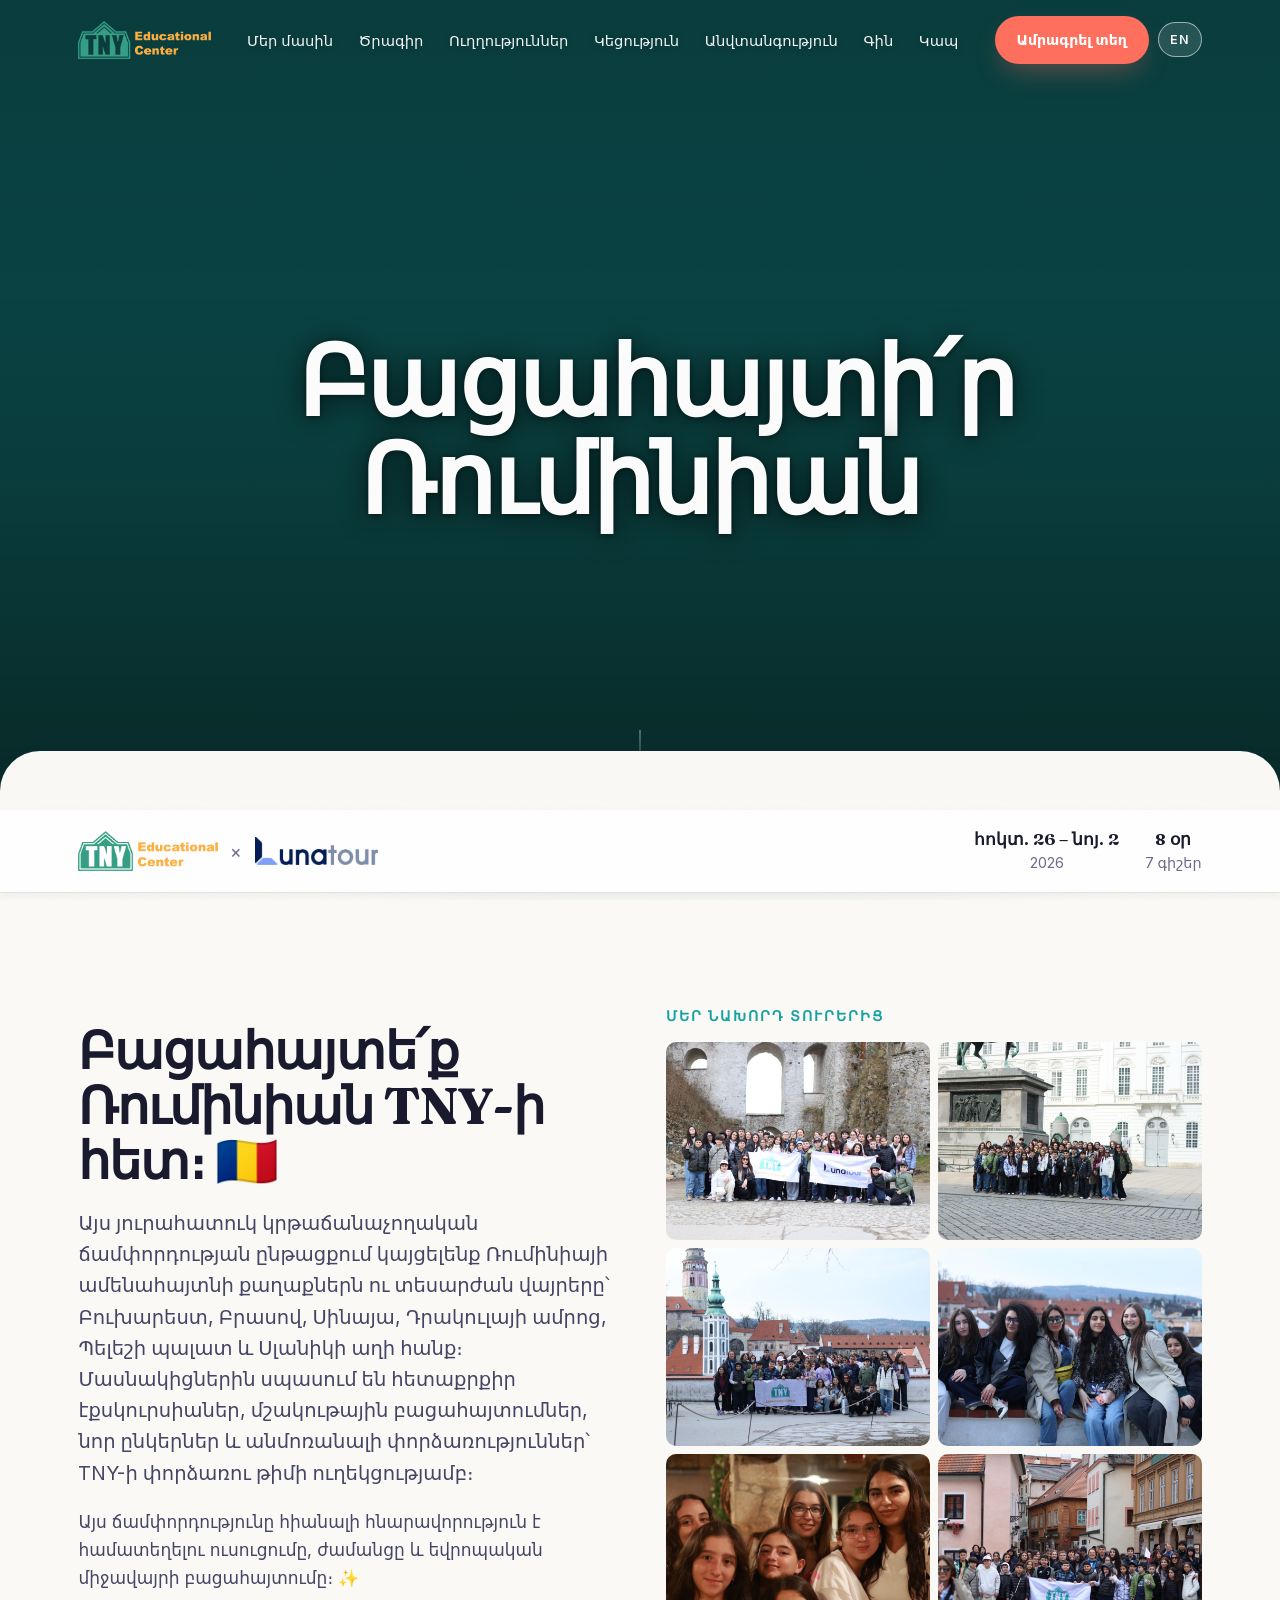
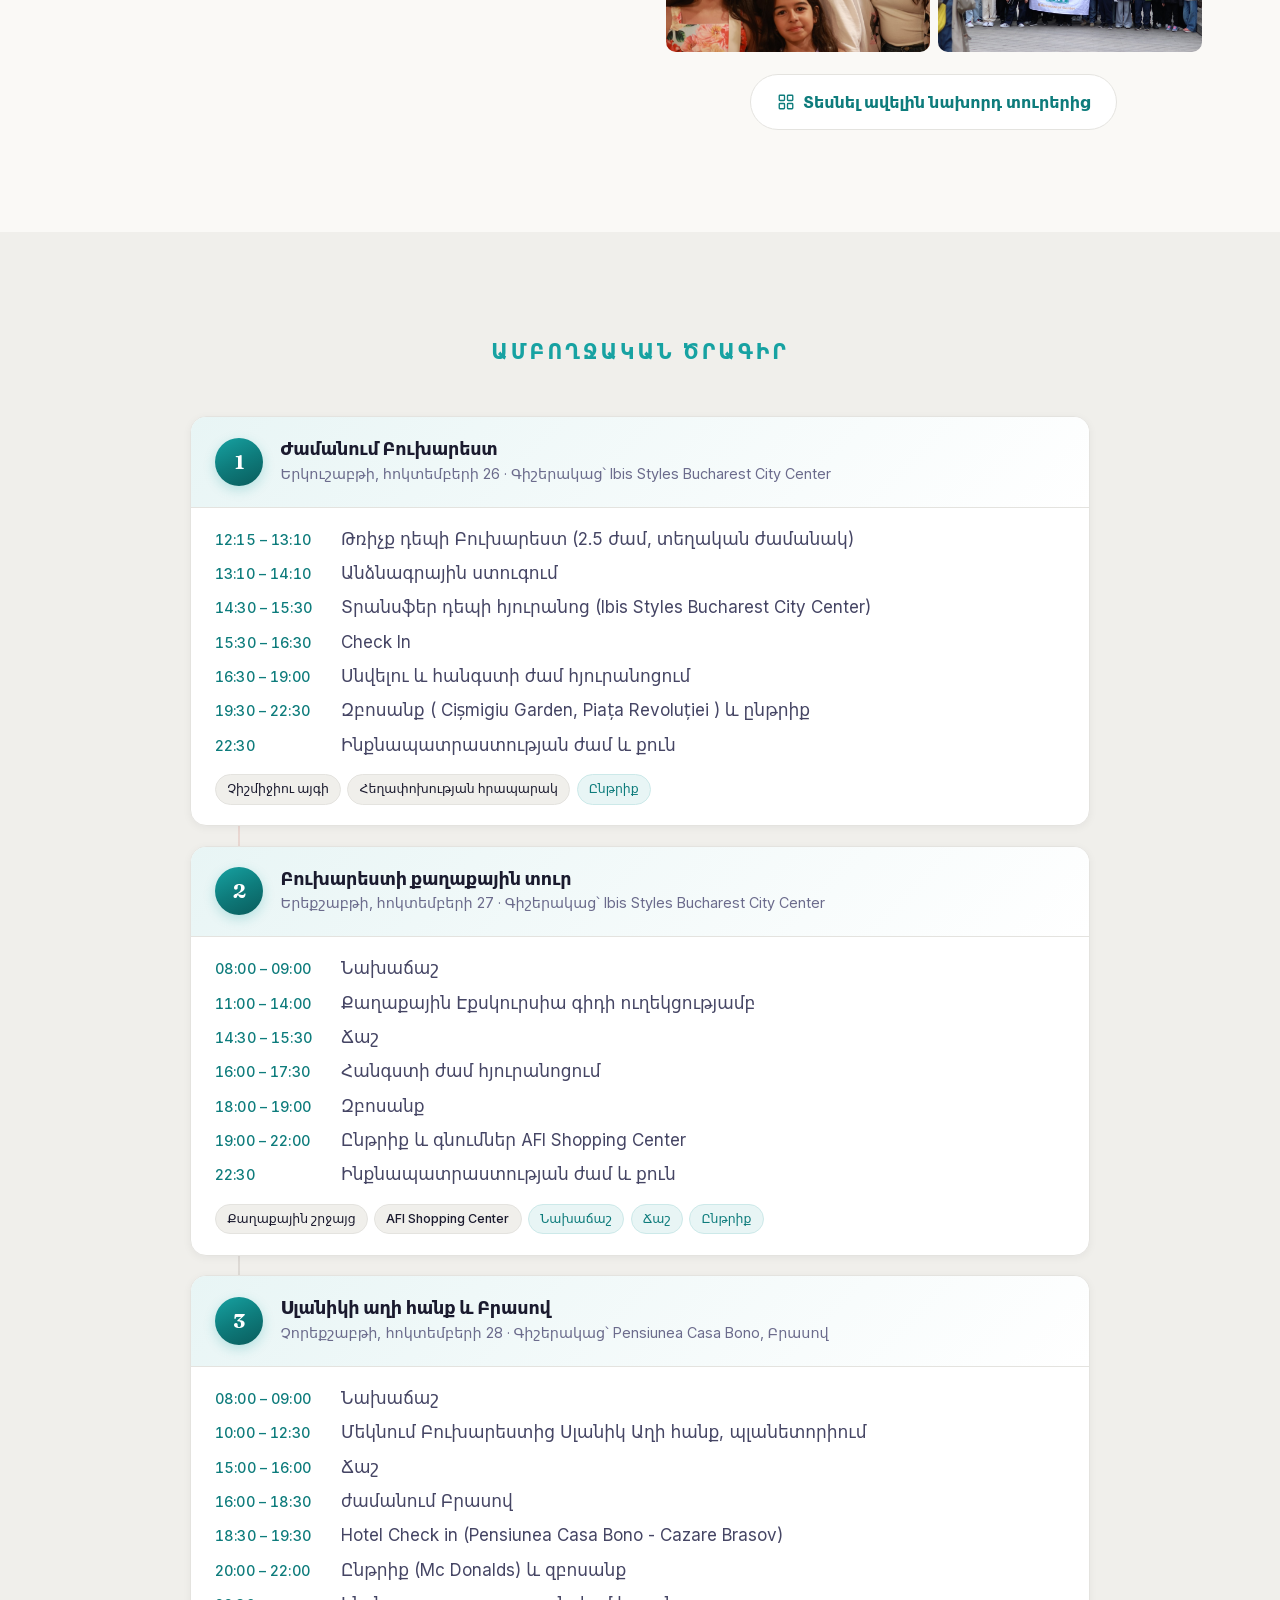
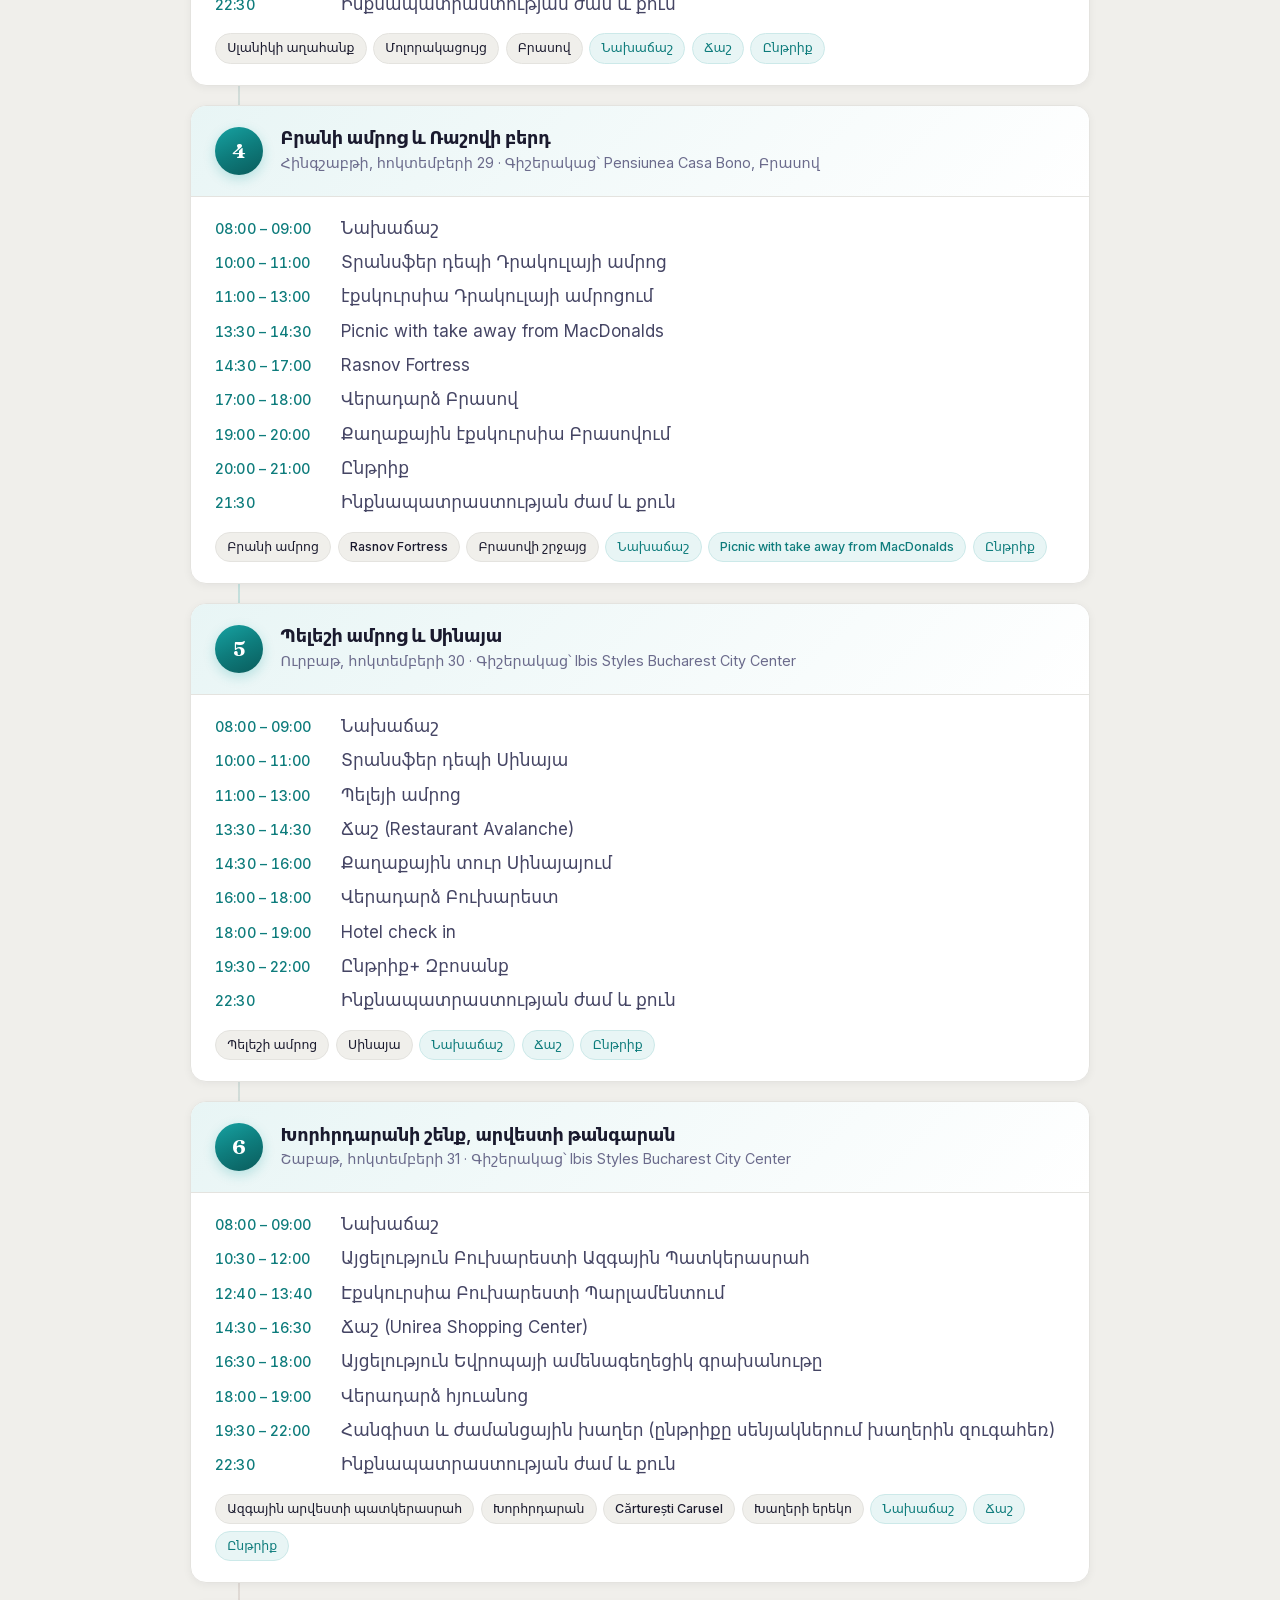
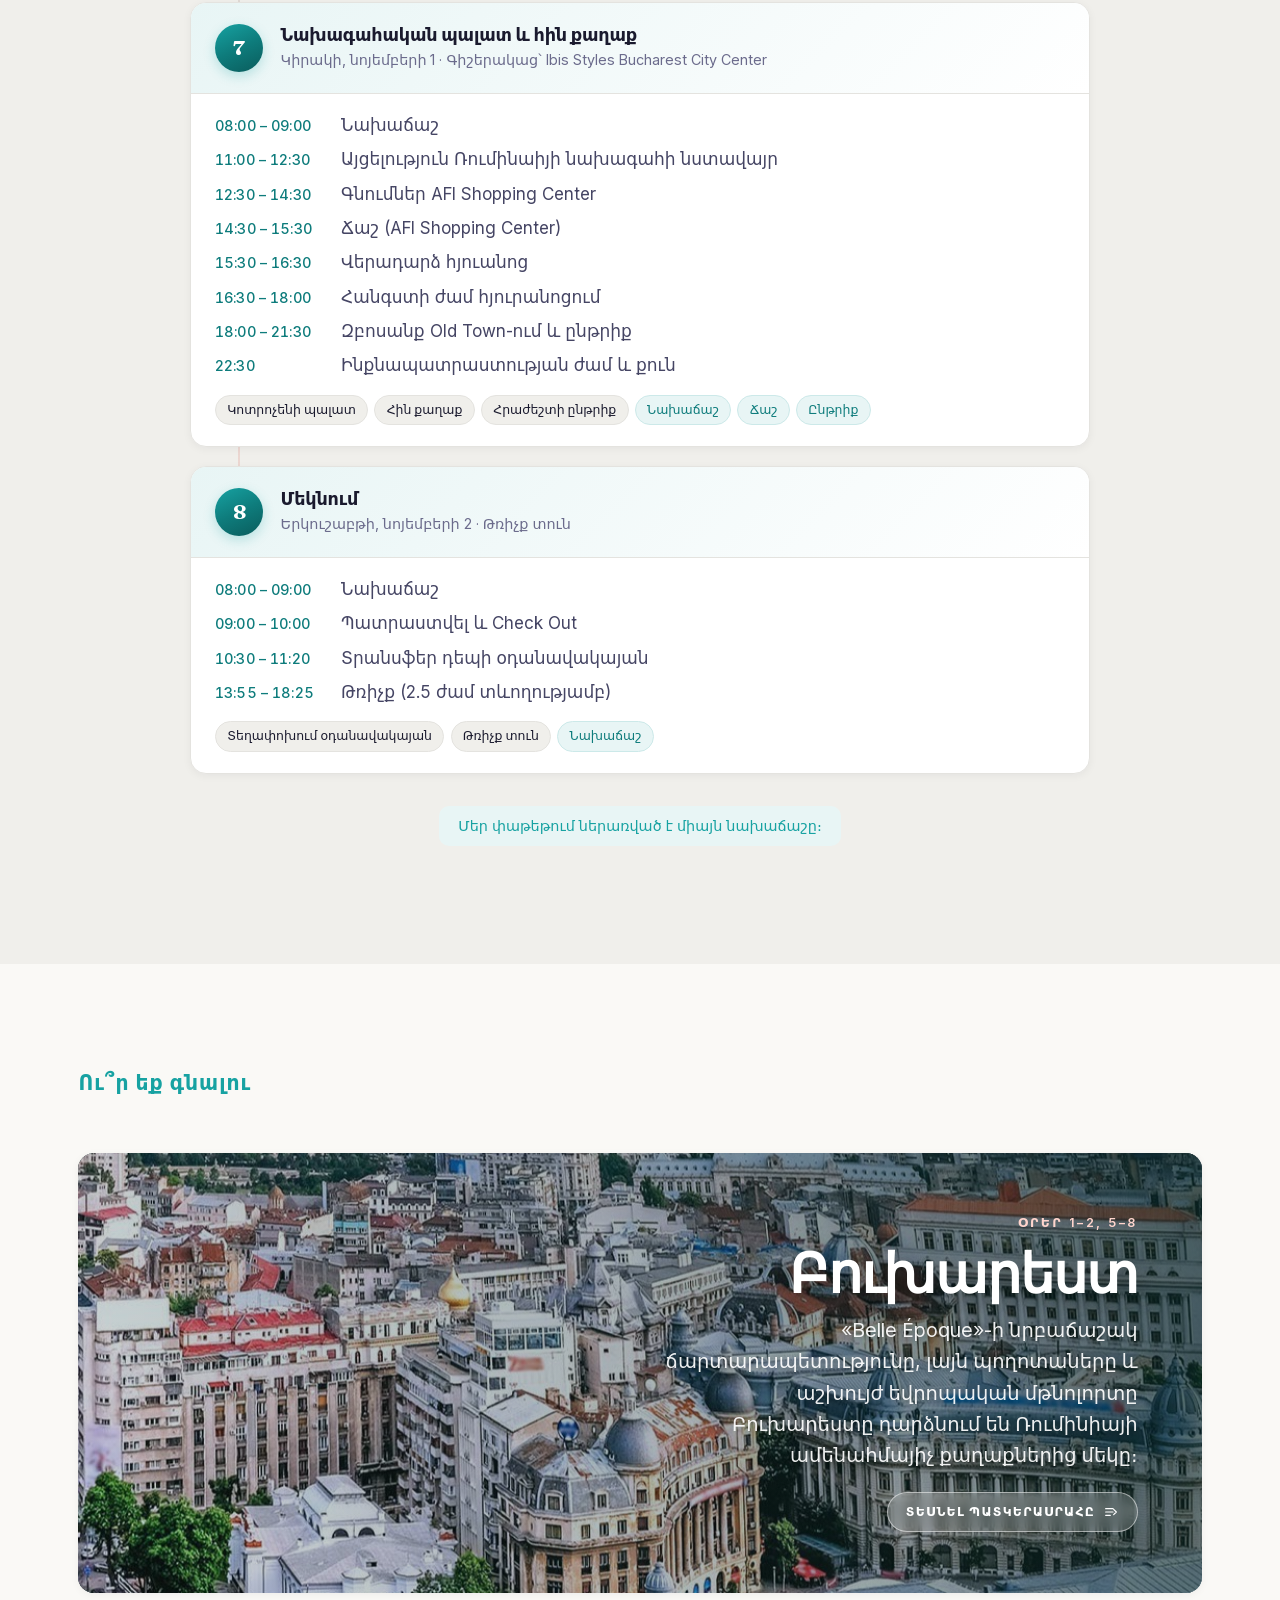
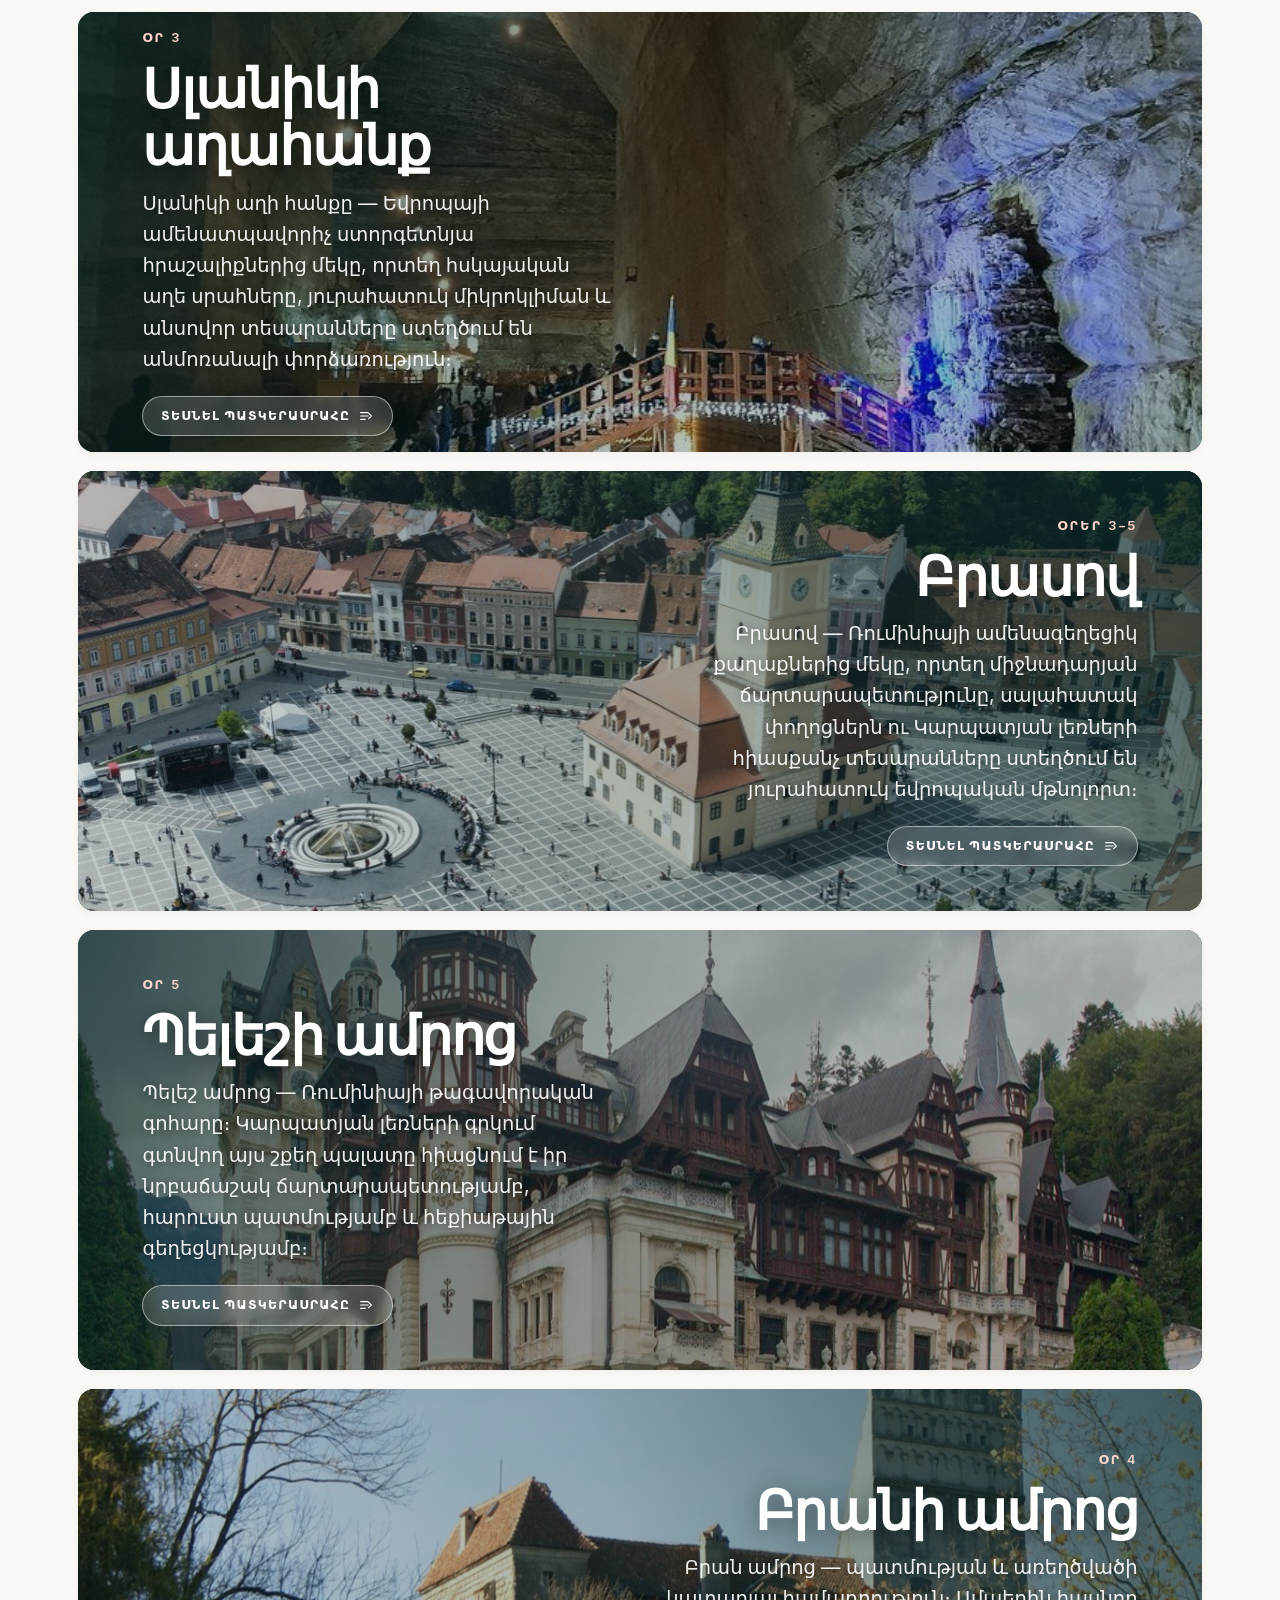
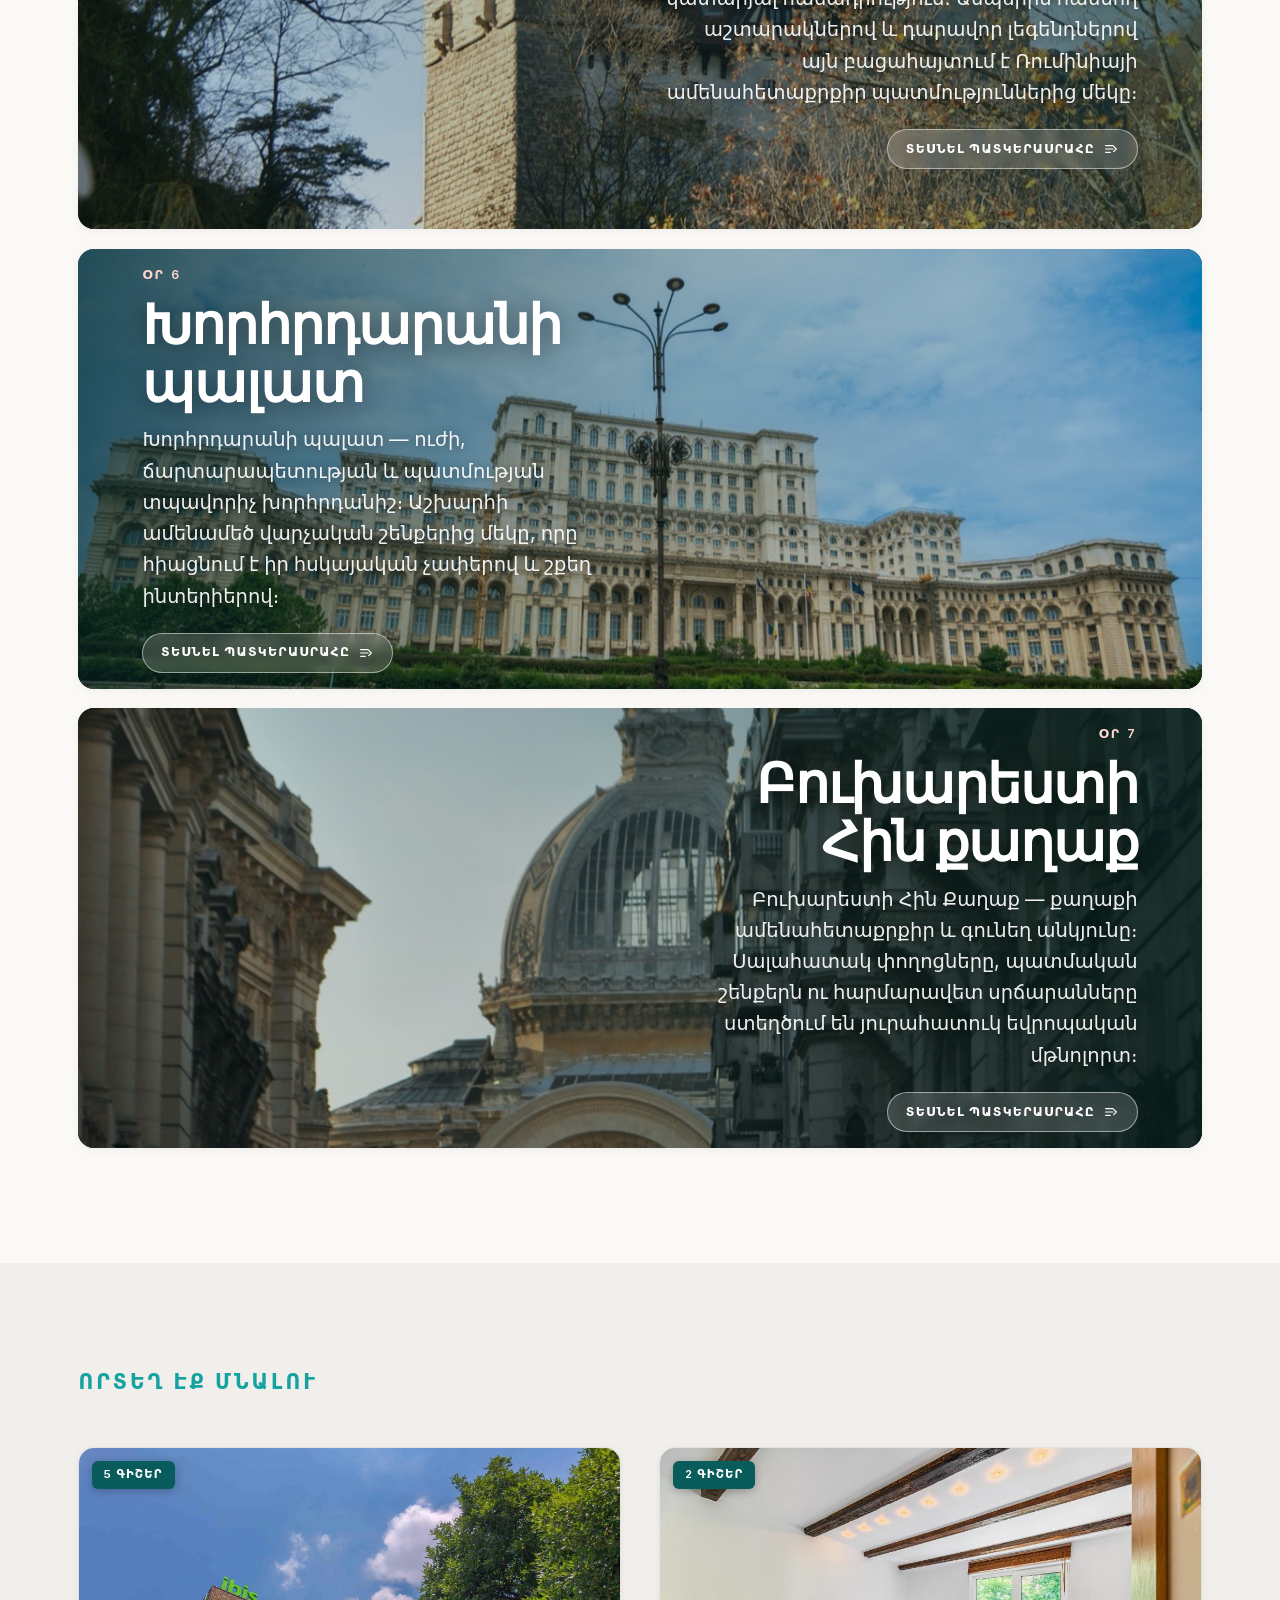
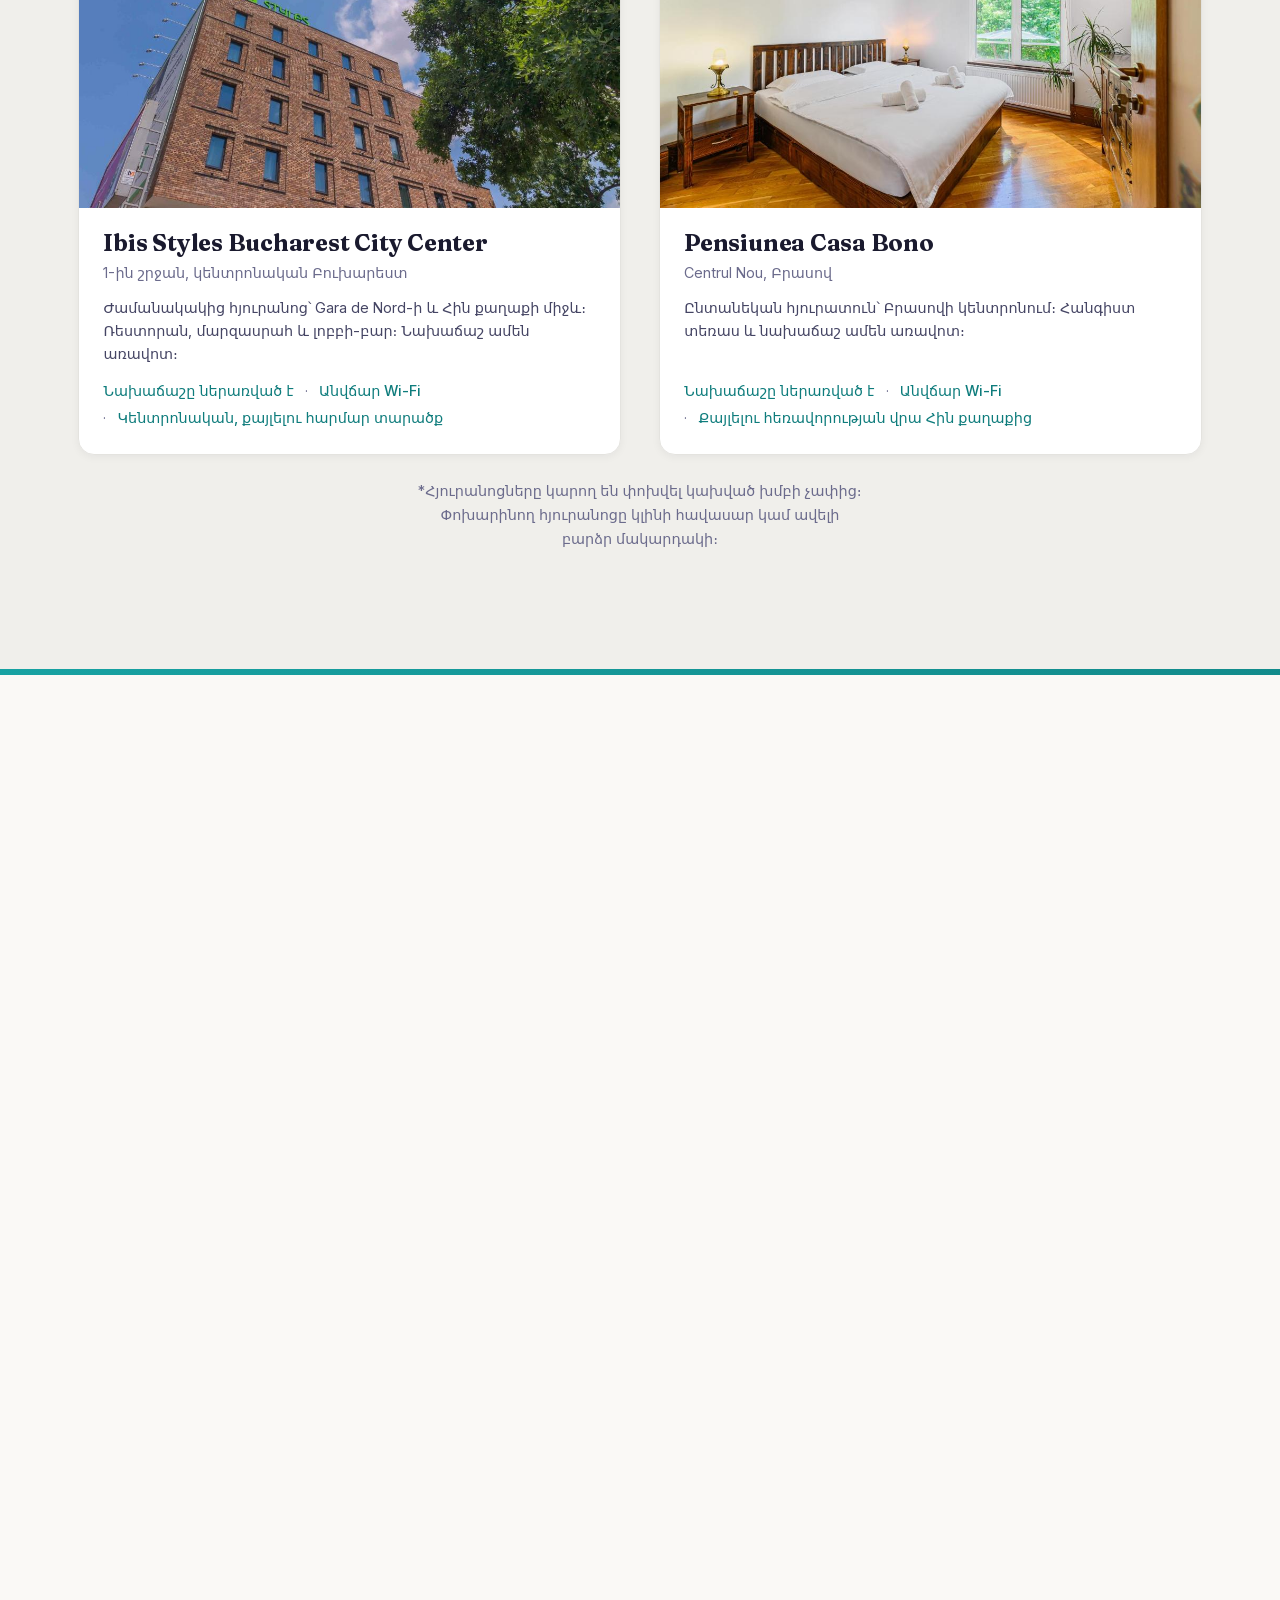
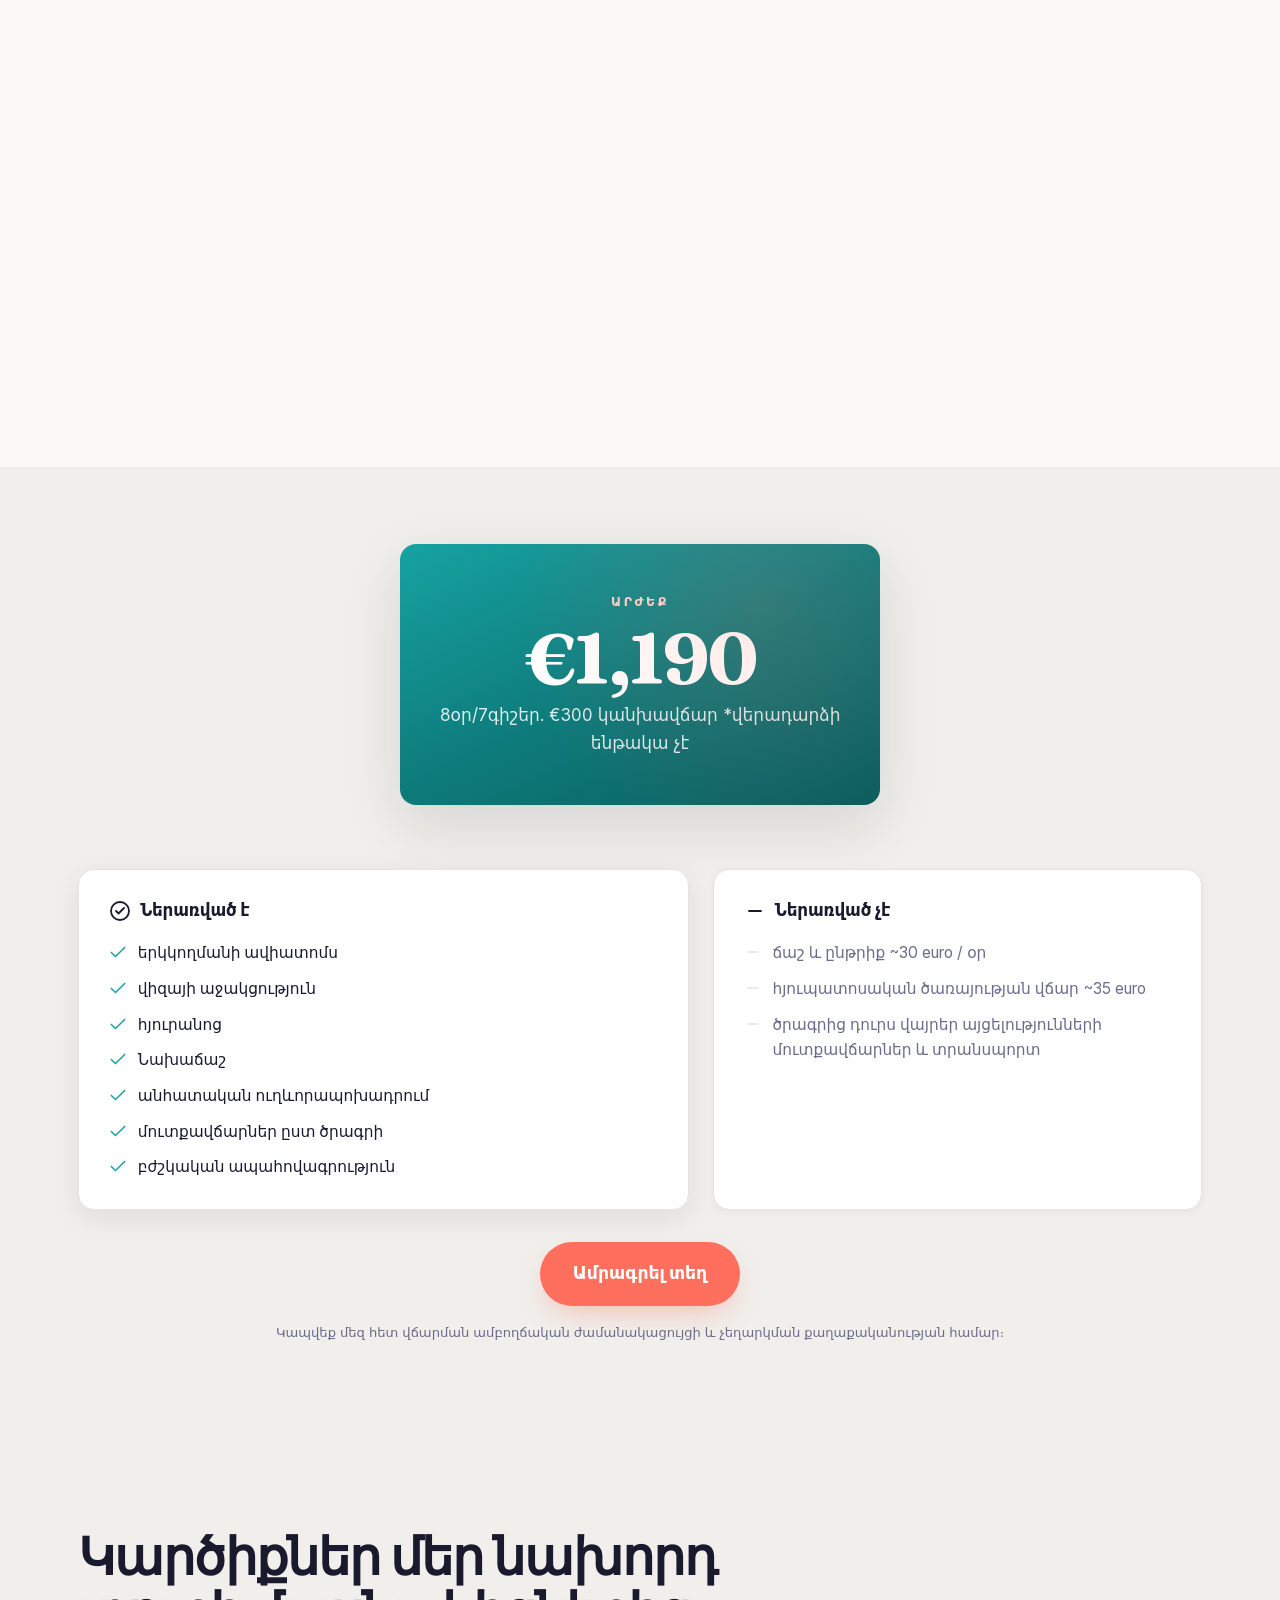
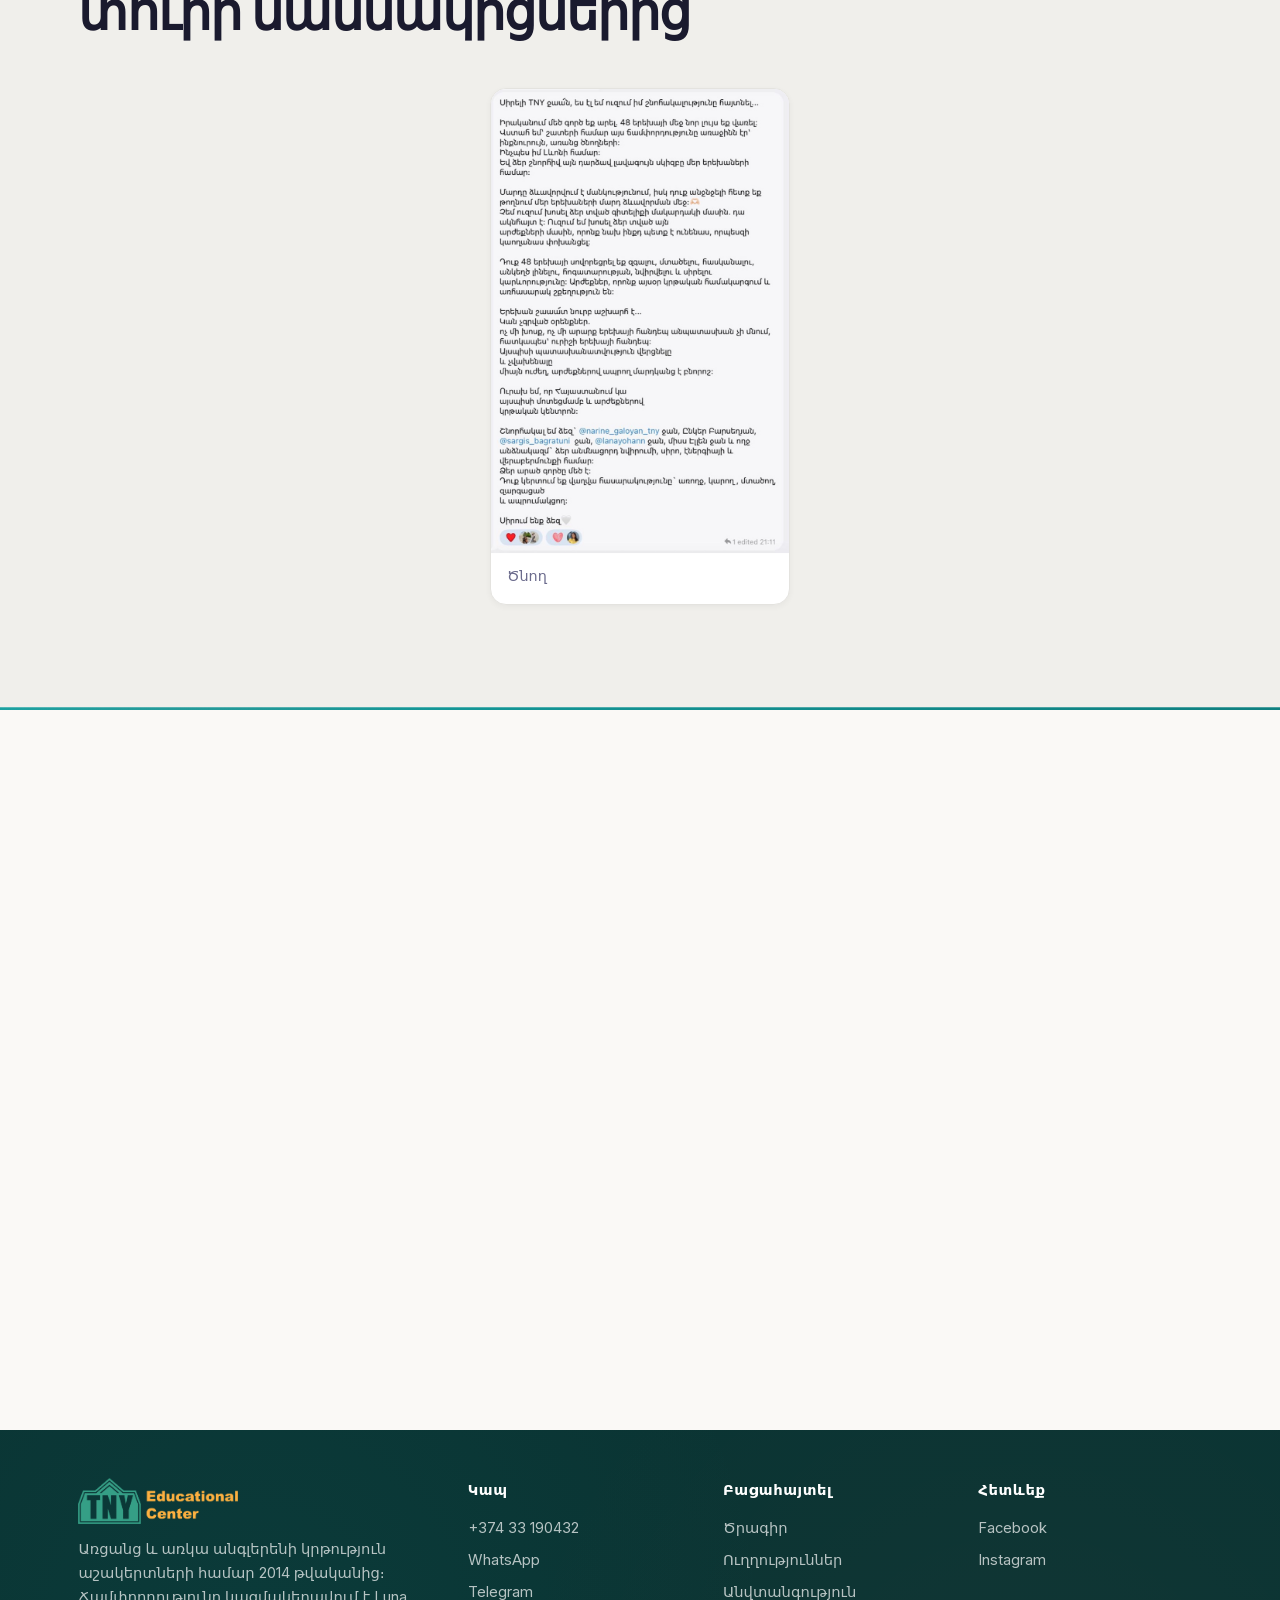
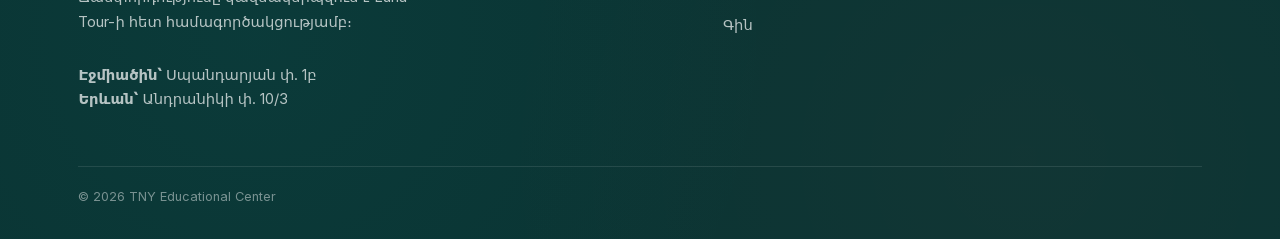
==== index.html @ cf75e860 "Replace typed reviews with parent message-screenshot gallery - Swap the two placeholder English quot" ====
<!DOCTYPE html>
<html lang="hy">
<head>
<meta charset="utf-8">
<meta name="viewport" content="width=device-width, initial-scale=1, viewport-fit=cover">
<title>Discover Romania | Student Tour Autumn 2026 | TNY Educational Center</title>
<meta name="description" content="A fully supervised 8-day educational tour of Romania for students. Oct 26 – Nov 2, 2026. Organized by TNY Educational Center &amp; Luna Tour.">
<meta property="og:title" content="Discover Romania | Student Tour Autumn 2026 | TNY Educational Center">
<meta property="og:description" content="A fully supervised 8-day educational tour of Romania for students. Oct 26 – Nov 2, 2026.">
<meta property="og:image" content="https://sargis-hovsepyan.github.io/tny-tour/assets/img/og-cover.jpg">
<meta property="og:type" content="website">
<meta property="og:url" content="https://sargis-hovsepyan.github.io/tny-tour/">
<meta name="theme-color" content="#0A4546">
<link rel="icon" href="data:image/svg+xml,%3Csvg xmlns='http://www.w3.org/2000/svg' viewBox='0 0 100 100'%3E%3Crect width='100' height='100' rx='20' fill='%2317A2A2'/%3E%3Ctext x='50' y='68' font-size='44' text-anchor='middle' fill='%23fff' font-family='Georgia'%3ETNY%3C/text%3E%3C/svg%3E">
<link rel="preload" href="assets/fonts/fraunces-700.woff2" as="font" type="font/woff2" crossorigin>
<link rel="preload" href="assets/fonts/inter-400.woff2" as="font" type="font/woff2" crossorigin>
<link rel="stylesheet" href="assets/css/styles.css?v=96">
</head>
<body>

<div class="mesh-bg" aria-hidden="true"></div>
<a class="skip" href="#main">Skip to content</a>

<!-- ===== NAV ===== -->
<header class="nav" id="nav">

  <div class="container nav-row">
    <a class="brand" href="#top">
      <img class="brand-logo" src="assets/img/tny-logo.png" alt="TNY Educational Center" width="3244" height="932">
    </a>
    <nav aria-label="Primary">
      <ul class="nav-links" id="navLinks">
        <li><a href="#about">About</a></li>
        <li><a href="#itinerary">Agenda</a></li>
        <li><a href="#gallery">Destinations</a></li>
        <li><a href="#accommodation">Stay</a></li>
        <li><a href="#safety">Safety</a></li>
        <li><a href="#pricing">Pricing</a></li>
        <li><a href="#contact">Contact</a></li>
      </ul>
    </nav>
    <div class="nav-cta">
      <a class="btn btn-coral" href="#contact">Reserve a Place</a>
      <button class="lang-toggle" id="langToggle" type="button" aria-label="Անցնել հայերենի">ՀԱՅ</button>
      <button class="hamburger" id="hamburger" aria-label="Menu" aria-expanded="false">
        <svg aria-hidden="true" viewBox="0 0 24 24" id="burgerIcon"><path d="M4 7h16M4 12h16M4 17h16" stroke="currentColor" stroke-width="1.8" stroke-linecap="round"/></svg>
      </button>
    </div>
  </div>
</header>
<div class="nav-overlay" id="navOverlay" aria-hidden="true"></div>

<!-- ===== HERO ===== -->
<section class="hero" id="top">
  <div class="hero-media" aria-hidden="true">
    <video id="heroVideo" class="hero-video" muted autoplay loop playsinline preload="auto">
      <source src="assets/video/hero.mp4" type="video/mp4">
    </video>
  </div>
  <div class="hero-scrim"></div>
  <div class="container hero-content">
    <h1 class="hero-title"><span class="line">Discover</span> <span class="line">Romania</span></h1>
  </div>
  <div class="hero-scroll" aria-hidden="true">
    <div class="scroll-line"></div>
  </div>
</section>

<!-- ===== TRUST BAR ===== -->
<div class="trust-bar" id="facts" role="region" aria-label="Trip facts">
  <div class="container">
    <div class="trust-logos">
      <img src="assets/img/tny-logo.png" alt="TNY Educational Center" class="trust-logo" width="3244" height="932">
      <span class="trust-x">&times;</span>
      <img src="assets/img/luna-tour-logo.png" alt="Luna Tour" class="trust-logo luna" width="2455" height="559">
    </div>
    <div class="trust-facts">
      <div class="tf"><strong>26 Oct – 2 Nov</strong><span>2026</span></div>
      <div class="tf"><strong>8 days</strong><span>7 nights</span></div>
    </div>
  </div>
</div>

<main id="main">

<!-- ===== ABOUT ===== -->
<section class="sec" id="about">
  <div class="container">
    <div class="about-layout" data-reveal>
      <div class="about-text">
        <h2>Discover Romania with us &#x1F1F7;&#x1F1F4;</h2>
        <p class="lead">Join us on a fascinating educational tour to Romania. We will visit Bucharest, Brasov and Sinaia, explore the legendary castles of Dracula and Peles, the Slanic salt mine, Rasnov fortress and many other remarkable landmarks.</p>
        <p>Participants can look forward to exciting excursions, cultural discoveries, entertainment, shopping and unforgettable memories in a unique European setting.</p>
      </div>
      <div class="about-photos">
        <h3 class="cards-heading">From our previous tours</h3>
        <div class="tour-mosaic">
          <img src="assets/img/tour/01.jpg" alt="Group at castle ruins" loading="lazy">
          <img src="assets/img/tour/02.jpg" alt="Group at palace" loading="lazy">
          <img src="assets/img/tour/04.jpg" alt="Scenic European town" loading="lazy">
          <img src="assets/img/tour/07.jpg" alt="European rooftops" loading="lazy">
          <img src="assets/img/tour/12.jpg" alt="Friends" loading="lazy">
          <img src="assets/img/tour/05.jpg" alt="Town square" loading="lazy">
        </div>
        <button class="btn btn-ghost tour-gallery-btn" id="tourGalleryBtn"><svg aria-hidden="true" viewBox="0 0 24 24" style="width:18px;height:18px"><rect x="3" y="3" width="7" height="7" rx="1" stroke="currentColor" stroke-width="1.8" fill="none"/><rect x="14" y="3" width="7" height="7" rx="1" stroke="currentColor" stroke-width="1.8" fill="none"/><rect x="3" y="14" width="7" height="7" rx="1" stroke="currentColor" stroke-width="1.8" fill="none"/><rect x="14" y="14" width="7" height="7" rx="1" stroke="currentColor" stroke-width="1.8" fill="none"/></svg> View more from previous tours</button>
      </div>
    </div>
  </div>
</section>

<!-- ===== ITINERARY ===== -->
<section class="sec sec-alt" id="itinerary">
  <div class="container">
    <div class="sec-head" style="text-align:center;margin-inline:auto" data-reveal>
      <span class="eyebrow" style="font-weight:700">The complete agenda</span>
    </div>

    <div class="days">

      <!-- DAY 1 -->
      <article class="day-card" data-reveal>
        <div class="day-head">
          <span class="day-num">1</span>
          <div class="day-info">
            <h3>Arrival in Bucharest</h3>
            <span class="day-meta">Monday, October 26 &middot; Overnight: Ibis Styles Bucharest City Center</span>
          </div>
        </div>
        <ul class="schedule">
          <li><time>12:15 – 13:10</time><span>Flight to Bucharest (2.5 hours, local times)</span></li>
          <li><time>13:10 – 14:10</time><span>Passport control</span></li>
          <li><time>14:30 – 15:30</time><span>Transfer to hotel (Ibis Styles Bucharest City Center)</span></li>
          <li><time>15:30 – 16:30</time><span>Check in</span></li>
          <li><time>16:30 – 19:00</time><span>Lunch and rest at hotel</span></li>
          <li><time>19:30 – 22:30</time><span>Evening walk (Cișmigiu Garden, Revolution Square) and dinner</span></li>
          <li><time>22:30</time><span>Lights out</span></li>
        </ul>
        <div class="day-tags"><span class="tag">Cișmigiu Garden</span><span class="tag">Revolution Square</span><span class="tag t-meal">Dinner</span></div>
      </article>

      <!-- DAY 2 -->
      <article class="day-card" data-reveal>
        <div class="day-head">
          <span class="day-num">2</span>
          <div class="day-info">
            <h3>Bucharest guided city tour</h3>
            <span class="day-meta">Tuesday, October 27 &middot; Overnight: Ibis Styles Bucharest City Center</span>
          </div>
        </div>
        <ul class="schedule">
          <li><time>08:00 – 09:00</time><span>Breakfast</span></li>
          <li><time>11:00 – 14:00</time><span>Guided city excursion with licensed guide</span></li>
          <li><time>14:30 – 15:30</time><span>Lunch</span></li>
          <li><time>16:00 – 17:30</time><span>Rest at hotel</span></li>
          <li><time>18:00 – 19:00</time><span>Walk</span></li>
          <li><time>19:00 – 22:00</time><span>Dinner and shopping at AFI Shopping Center</span></li>
          <li><time>22:30</time><span>Lights out</span></li>
        </ul>
        <div class="day-tags"><span class="tag">Guided city tour</span><span class="tag">AFI Shopping Center</span><span class="tag t-meal">Breakfast</span><span class="tag t-meal">Lunch</span><span class="tag t-meal">Dinner</span></div>
      </article>

      <!-- DAY 3 -->
      <article class="day-card" data-reveal>
        <div class="day-head">
          <span class="day-num">3</span>
          <div class="day-info">
            <h3>Slanic Salt Mine &amp; transfer to Brașov</h3>
            <span class="day-meta">Wednesday, October 28 &middot; Overnight: Pensiunea Casa Bono, Brașov</span>
          </div>
        </div>
        <ul class="schedule">
          <li><time>08:00 – 09:00</time><span>Breakfast</span></li>
          <li><time>10:00 – 12:30</time><span>Depart Bucharest for Slanic Salt Mine and planetarium</span></li>
          <li><time>15:00 – 16:00</time><span>Lunch</span></li>
          <li><time>16:00 – 18:30</time><span>Arrive in Brașov</span></li>
          <li><time>18:30 – 19:30</time><span>Hotel check-in (Pensiunea Casa Bono)</span></li>
          <li><time>20:00 – 22:00</time><span>Dinner and evening walk</span></li>
          <li><time>22:30</time><span>Lights out</span></li>
        </ul>
        <div class="day-tags"><span class="tag">Slanic Salt Mine</span><span class="tag">Planetarium</span><span class="tag">Brașov</span><span class="tag t-meal">Breakfast</span><span class="tag t-meal">Lunch</span><span class="tag t-meal">Dinner</span></div>
      </article>

      <!-- DAY 4 -->
      <article class="day-card" data-reveal>
        <div class="day-head">
          <span class="day-num">4</span>
          <div class="day-info">
            <h3>Bran Castle &amp; Râșnov Fortress</h3>
            <span class="day-meta">Thursday, October 29 &middot; Overnight: Pensiunea Casa Bono, Brașov</span>
          </div>
        </div>
        <ul class="schedule">
          <li><time>08:00 – 09:00</time><span>Breakfast</span></li>
          <li><time>10:00 – 11:00</time><span>Transfer to Bran Castle</span></li>
          <li><time>11:00 – 13:00</time><span>Excursion at Bran (Dracula's) Castle</span></li>
          <li><time>13:30 – 14:30</time><span>Picnic lunch</span></li>
          <li><time>14:30 – 17:00</time><span>Râșnov Fortress</span></li>
          <li><time>17:00 – 18:00</time><span>Return to Brașov</span></li>
          <li><time>19:00 – 20:00</time><span>City walking tour of Brașov</span></li>
          <li><time>20:00 – 21:00</time><span>Dinner</span></li>
          <li><time>21:30</time><span>Lights out</span></li>
        </ul>
        <div class="day-tags"><span class="tag">Bran Castle</span><span class="tag">Râșnov Fortress</span><span class="tag">Brașov walking tour</span><span class="tag t-meal">Breakfast</span><span class="tag t-meal">Picnic lunch</span><span class="tag t-meal">Dinner</span></div>
      </article>

      <!-- DAY 5 -->
      <article class="day-card" data-reveal>
        <div class="day-head">
          <span class="day-num">5</span>
          <div class="day-info">
            <h3>Peleș Castle &amp; Sinaia</h3>
            <span class="day-meta">Friday, October 30 &middot; Overnight: Ibis Styles Bucharest City Center</span>
          </div>
        </div>
        <ul class="schedule">
          <li><time>08:00 – 09:00</time><span>Breakfast</span></li>
          <li><time>10:00 – 11:00</time><span>Transfer to Sinaia</span></li>
          <li><time>11:00 – 13:00</time><span>Peleș Castle tour</span></li>
          <li><time>13:30 – 14:30</time><span>Lunch (Restaurant Avalanche)</span></li>
          <li><time>14:30 – 16:00</time><span>City tour of Sinaia</span></li>
          <li><time>16:00 – 18:00</time><span>Return to Bucharest</span></li>
          <li><time>18:00 – 19:00</time><span>Hotel check-in</span></li>
          <li><time>19:30 – 22:00</time><span>Dinner and walk</span></li>
          <li><time>22:30</time><span>Lights out</span></li>
        </ul>
        <div class="day-tags"><span class="tag">Peleș Castle</span><span class="tag">Sinaia</span><span class="tag t-meal">Breakfast</span><span class="tag t-meal">Lunch</span><span class="tag t-meal">Dinner</span></div>
      </article>

      <!-- DAY 6 -->
      <article class="day-card" data-reveal>
        <div class="day-head">
          <span class="day-num">6</span>
          <div class="day-info">
            <h3>Parliament, art &amp; culture</h3>
            <span class="day-meta">Saturday, October 31 &middot; Overnight: Ibis Styles Bucharest City Center</span>
          </div>
        </div>
        <ul class="schedule">
          <li><time>08:00 – 09:00</time><span>Breakfast</span></li>
          <li><time>10:30 – 12:00</time><span>Bucharest National Art Gallery</span></li>
          <li><time>12:40 – 13:40</time><span>Guided tour of the Palace of the Parliament</span></li>
          <li><time>14:30 – 16:30</time><span>Lunch (Unirea Shopping Center)</span></li>
          <li><time>16:30 – 18:00</time><span>Cărturești Carusel, Europe's most beautiful bookstore</span></li>
          <li><time>18:00 – 19:00</time><span>Return to hotel</span></li>
          <li><time>19:30 – 22:00</time><span>Rest and games night (dinner in rooms)</span></li>
          <li><time>22:30</time><span>Lights out</span></li>
        </ul>
        <div class="day-tags"><span class="tag">National Art Gallery</span><span class="tag">Parliament</span><span class="tag">Cărturești Carusel</span><span class="tag">Games night</span><span class="tag t-meal">Breakfast</span><span class="tag t-meal">Lunch</span><span class="tag t-meal">Dinner</span></div>
      </article>

      <!-- DAY 7 -->
      <article class="day-card" data-reveal>
        <div class="day-head">
          <span class="day-num">7</span>
          <div class="day-info">
            <h3>Presidential Palace &amp; Old Town</h3>
            <span class="day-meta">Sunday, November 1 &middot; Overnight: Ibis Styles Bucharest City Center</span>
          </div>
        </div>
        <ul class="schedule">
          <li><time>08:00 – 09:00</time><span>Breakfast</span></li>
          <li><time>11:00 – 12:30</time><span>Visit to the Romanian President's residence (Cotroceni Palace)</span></li>
          <li><time>12:30 – 14:30</time><span>Shopping at AFI Shopping Center</span></li>
          <li><time>14:30 – 15:30</time><span>Lunch (AFI Shopping Center)</span></li>
          <li><time>15:30 – 16:30</time><span>Return to hotel</span></li>
          <li><time>16:30 – 18:00</time><span>Rest at hotel</span></li>
          <li><time>18:00 – 21:30</time><span>Old Town walk and farewell dinner</span></li>
          <li><time>22:30</time><span>Lights out</span></li>
        </ul>
        <div class="day-tags"><span class="tag">Cotroceni Palace</span><span class="tag">Old Town</span><span class="tag">Farewell dinner</span><span class="tag t-meal">Breakfast</span><span class="tag t-meal">Lunch</span><span class="tag t-meal">Dinner</span></div>
      </article>

      <!-- DAY 8 -->
      <article class="day-card" data-reveal>
        <div class="day-head">
          <span class="day-num">8</span>
          <div class="day-info">
            <h3>Departure</h3>
            <span class="day-meta">Monday, November 2 &middot; Flight home</span>
          </div>
        </div>
        <ul class="schedule">
          <li><time>08:00 – 09:00</time><span>Breakfast</span></li>
          <li><time>09:00 – 10:00</time><span>Pack and check out</span></li>
          <li><time>10:30 – 11:20</time><span>Transfer to airport</span></li>
          <li><time>13:55 – 18:25</time><span>Flight home (2.5 hours, local times)</span></li>
        </ul>
        <div class="day-tags"><span class="tag">Airport transfer</span><span class="tag">Flight home</span><span class="tag t-meal">Breakfast</span></div>
      </article>

    </div>
    <p class="itinerary-note" data-reveal style="text-align:center;margin-top:2rem">Breakfast is included daily. All other meals are at your own arrangement.</p>
  </div>
</section>

<!-- ===== DESTINATION SHOWCASE ===== -->
<section class="showcase" id="gallery" aria-label="Destinations">

  <div class="sec-head showcase-head" data-reveal>
    <span class="eyebrow" style="font-weight:700">Where you'll go</span>
  </div>

  <article class="showcase-panel" data-dest="bucharest">
    <div class="showcase-img"><img src="assets/img/bucharest-aerial-panorama.jpg" alt="Bucharest" loading="lazy" decoding="async"></div>
    <div class="showcase-overlay" aria-hidden="true"></div>
    <div class="showcase-text">
      <span class="eyebrow">Days 1–2, 5–8</span>
      <h2>Bucharest</h2>
      <p>Belle Époque boulevards, the colossal Parliament and a café-filled Old Town. Your base for five of the eight nights.</p>
      <span class="showcase-cue" aria-hidden="true">View gallery <svg viewBox="0 0 24 24" aria-hidden="true"><path d="M4 7h11M4 12h11M4 17h7M16 8l4 4-4 4" stroke="currentColor" stroke-width="1.8" fill="none" stroke-linecap="round" stroke-linejoin="round"/></svg></span>
    </div>
  </article>

  <article class="showcase-panel" data-dest="slanic">
    <div class="showcase-img"><img src="assets/img/slanic-salt-mine-main-hall.jpg" alt="Slanic Salt Mine" loading="lazy" decoding="async"></div>
    <div class="showcase-overlay" aria-hidden="true"></div>
    <div class="showcase-text">
      <span class="eyebrow">Day 3</span>
      <h2>Slanic Salt Mine</h2>
      <p>A cathedral of salt 200 metres underground, with a planetarium, sculptures and an illuminated lake.</p>
      <span class="showcase-cue" aria-hidden="true">View gallery <svg viewBox="0 0 24 24" aria-hidden="true"><path d="M4 7h11M4 12h11M4 17h7M16 8l4 4-4 4" stroke="currentColor" stroke-width="1.8" fill="none" stroke-linecap="round" stroke-linejoin="round"/></svg></span>
    </div>
  </article>

  <article class="showcase-panel" data-dest="brasov">
    <div class="showcase-img"><img src="assets/img/brasov-council-square-aerial.jpg" alt="Brașov" loading="lazy" decoding="async"></div>
    <div class="showcase-overlay" aria-hidden="true"></div>
    <div class="showcase-text">
      <span class="eyebrow">Days 3–5</span>
      <h2>Brașov</h2>
      <p>A medieval Saxon town under Tâmpa mountain. Pastel squares, Gothic spires and a lively promenade.</p>
      <span class="showcase-cue" aria-hidden="true">View gallery <svg viewBox="0 0 24 24" aria-hidden="true"><path d="M4 7h11M4 12h11M4 17h7M16 8l4 4-4 4" stroke="currentColor" stroke-width="1.8" fill="none" stroke-linecap="round" stroke-linejoin="round"/></svg></span>
    </div>
  </article>

  <article class="showcase-panel" data-dest="peles">
    <div class="showcase-img"><img src="assets/img/peles-wide.jpg" alt="Peleș Castle" loading="lazy" decoding="async"></div>
    <div class="showcase-overlay" aria-hidden="true"></div>
    <div class="showcase-text">
      <span class="eyebrow">Day 5</span>
      <h2>Peleș Castle</h2>
      <p>Romania's fairy-tale royal palace in the Carpathian forests above Sinaia.</p>
      <span class="showcase-cue" aria-hidden="true">View gallery <svg viewBox="0 0 24 24" aria-hidden="true"><path d="M4 7h11M4 12h11M4 17h7M16 8l4 4-4 4" stroke="currentColor" stroke-width="1.8" fill="none" stroke-linecap="round" stroke-linejoin="round"/></svg></span>
    </div>
  </article>

  <article class="showcase-panel" data-dest="bran">
    <div class="showcase-img"><img src="assets/img/bran-wide.jpg" alt="Bran Castle" loading="lazy" decoding="async"></div>
    <div class="showcase-overlay" aria-hidden="true"></div>
    <div class="showcase-text">
      <span class="eyebrow">Day 4</span>
      <h2>Bran Castle</h2>
      <p>The cliff-top fortress the world knows as Dracula's Castle.</p>
      <span class="showcase-cue" aria-hidden="true">View gallery <svg viewBox="0 0 24 24" aria-hidden="true"><path d="M4 7h11M4 12h11M4 17h7M16 8l4 4-4 4" stroke="currentColor" stroke-width="1.8" fill="none" stroke-linecap="round" stroke-linejoin="round"/></svg></span>
    </div>
  </article>

  <article class="showcase-panel" data-dest="parliament">
    <div class="showcase-img"><img src="assets/img/bucharest-parliament-wide.jpg" alt="Palace of the Parliament" loading="lazy" decoding="async"></div>
    <div class="showcase-overlay" aria-hidden="true"></div>
    <div class="showcase-text">
      <span class="eyebrow">Day 6</span>
      <h2>Palace of the Parliament</h2>
      <p>The heaviest building on Earth. Over 1,000 rooms of marble, crystal and carved wood.</p>
      <span class="showcase-cue" aria-hidden="true">View gallery <svg viewBox="0 0 24 24" aria-hidden="true"><path d="M4 7h11M4 12h11M4 17h7M16 8l4 4-4 4" stroke="currentColor" stroke-width="1.8" fill="none" stroke-linecap="round" stroke-linejoin="round"/></svg></span>
    </div>
  </article>

  <article class="showcase-panel" data-dest="oldtown">
    <div class="showcase-img"><img src="assets/img/bucharest-old-town-cec-dusk.jpg" alt="Bucharest Old Town" loading="lazy" decoding="async"></div>
    <div class="showcase-overlay" aria-hidden="true"></div>
    <div class="showcase-text">
      <span class="eyebrow">Day 7</span>
      <h2>Bucharest Old Town</h2>
      <p>Cobbled Lipscani lanes, grand arcades and the ornate CEC Palace. The farewell-night setting.</p>
      <span class="showcase-cue" aria-hidden="true">View gallery <svg viewBox="0 0 24 24" aria-hidden="true"><path d="M4 7h11M4 12h11M4 17h7M16 8l4 4-4 4" stroke="currentColor" stroke-width="1.8" fill="none" stroke-linecap="round" stroke-linejoin="round"/></svg></span>
    </div>
  </article>

</section>

<!-- ===== ACCOMMODATION ===== -->
<section class="sec sec-alt" id="accommodation">
  <div class="container">
    <div class="sec-head" data-reveal>
      <span class="eyebrow" style="font-weight:700">Where you'll stay</span>
    </div>

    <div class="stay-grid" data-reveal>
      <div class="stay-card">
        <div class="stay-img">
          <img src="assets/img/hotel-ibis-styles-facade.jpg" alt="Ibis Styles Bucharest City Center" width="600" height="400" loading="lazy" decoding="async">
          <span class="stay-nights">5 nights</span>
        </div>
        <div class="stay-body">
          <h3 class="stay-name"><a href="https://www.booking.com/hotel/ro/ibis-styles-bucharest-center.html" target="_blank" rel="noopener">Ibis Styles Bucharest City Center</a></h3>
          <p class="stay-loc">District 1, central Bucharest</p>
          <p class="stay-desc">A modern hotel between Gara de Nord and the Old Town, with a restaurant, gym and lobby bar. Breakfast every morning.</p>
          <ul class="stay-hl">
            <li>Breakfast included</li>
            <li>Free Wi-Fi</li>
            <li>Central, walkable area</li>
          </ul>
        </div>
      </div>

      <div class="stay-card">
        <div class="stay-img">
          <img src="assets/img/hotel-casa-bono-room.jpg" alt="Pensiunea Casa Bono, Bra&#537;ov" width="600" height="400" loading="lazy" decoding="async">
          <span class="stay-nights">2 nights</span>
        </div>
        <div class="stay-body">
          <h3 class="stay-name"><a href="https://www.booking.com/hotel/ro/pensiunea-casa-bono.html" target="_blank" rel="noopener">Pensiunea Casa Bono</a></h3>
          <p class="stay-loc">Centrul Nou, Bra&#537;ov</p>
          <p class="stay-desc">A family-run guesthouse in the centre of Brașov. Quiet terrace and breakfast every morning.</p>
          <ul class="stay-hl">
            <li>Breakfast included</li>
            <li>Free Wi-Fi</li>
            <li>Walkable to Old Town</li>
          </ul>
        </div>
      </div>
    </div>
    <p class="stay-note" data-reveal>*Hotels may change depending on availability or group size. Any replacement will be of equal or higher standard.</p>
  </div>
</section>

<!-- ===== SAFETY ===== -->
<section class="sec safety" id="safety">
  <div class="container">
    <div class="sec-head" data-reveal>
      <h2>Why trust us with your child's journey?</h2>
    </div>

    <div class="safety-grid" data-reveal>
      <div class="safety-card"><svg aria-hidden="true" viewBox="0 0 24 24"><circle cx="12" cy="8" r="4" stroke="currentColor" stroke-width="1.8" fill="none"/><path d="M4 20c0-4 3.6-7 8-7s8 3 8 7" stroke="currentColor" stroke-width="1.8" fill="none" stroke-linecap="round"/><path d="M16 3.5 17.5 5 21 2" stroke="currentColor" stroke-width="1.8" fill="none" stroke-linecap="round" stroke-linejoin="round"/></svg><h3>Experienced supervisors</h3><p>Specialists working with children, ensuring constant supervision and support throughout the journey.</p></div>
      <div class="safety-card"><svg aria-hidden="true" viewBox="0 0 24 24"><path d="M12 2.5 4.5 6v6c0 4.4 3.1 7.7 7.5 9.5 4.4-1.8 7.5-5.1 7.5-9.5V6L12 2.5Z" stroke="currentColor" stroke-width="1.8" fill="none"/><path d="m9 12 2 2 4-4" stroke="currentColor" stroke-width="1.8" fill="none" stroke-linecap="round" stroke-linejoin="round"/></svg><h3>Safe and vetted programme</h3><p>A carefully planned itinerary, trusted partners and pre-vetted services for children's safety.</p></div>
      <div class="safety-card"><svg aria-hidden="true" viewBox="0 0 24 24"><path d="M21 11.5a8 8 0 0 1-11.5 7.2L4 20.5l1.8-5.4A8 8 0 1 1 21 11.5Z" stroke="currentColor" stroke-width="1.8" fill="none" stroke-linecap="round"/></svg><h3>24/7 parent updates</h3><p>Parents are kept informed about the group's location, programme progress and important events.</p></div>
      <div class="safety-card"><svg aria-hidden="true" viewBox="0 0 24 24"><circle cx="12" cy="8" r="4" stroke="currentColor" stroke-width="1.8" fill="none"/><path d="M4 20c0-4 3.6-7 8-7s8 3 8 7" stroke="currentColor" stroke-width="1.8" fill="none" stroke-linecap="round"/></svg><h3>Individual attention</h3><p>Every child receives the care, support and attention they need throughout the journey.</p></div>
      <div class="safety-card"><svg aria-hidden="true" viewBox="0 0 24 24"><path d="M3 9l9-7 9 7v11a2 2 0 0 1-2 2H5a2 2 0 0 1-2-2z" stroke="currentColor" stroke-width="1.8" fill="none" stroke-linejoin="round"/><rect x="3" y="4" width="18" height="13" rx="2" stroke="currentColor" stroke-width="1.8" fill="none"/><path d="M3 11h18M7 17v2.5M17 17v2.5" stroke="currentColor" stroke-width="1.8" fill="none" stroke-linecap="round"/></svg><h3>Trusted accommodation and transport</h3><p>Hand-picked hotels and comfortable transport meeting our safety standards.</p></div>
    </div>

    <div class="team-row" data-reveal>
      <p class="team-label">Your coordinators</p>
      <div class="team-grid">
        <div class="team-card">
          <div class="team-avatar"><img src="assets/img/team-yura.jpg" alt="Yura Barseghyan" width="400" height="400" loading="lazy"></div>
          <strong class="team-name">Yura Barseghyan</strong>
          <span class="team-role">Founder &amp; Director</span>
          <span class="team-org">TNY Educational Centre</span>
        </div>
        <div class="team-card">
          <div class="team-avatar"><img src="assets/img/team-narine.jpg" alt="Narine Galoyan" width="400" height="400" loading="lazy" style="object-position:45% 30%"></div>
          <strong class="team-name">Narine Galoyan</strong>
          <span class="team-role">Co-founder &amp; Pedagogue</span>
          <span class="team-org">TNY Educational Centre</span>
        </div>
        <div class="team-card">
          <div class="team-avatar"><img src="assets/img/team-sargis.jpg" alt="Sargis Sargsyan" width="400" height="400" loading="lazy"></div>
          <strong class="team-name">Sargis Sargsyan</strong>
          <span class="team-role">Tour Organiser</span>
          <span class="team-org">Tourism Specialist</span>
        </div>
      </div>
    </div>
  </div>
</section>

<!-- ===== PRICING & INCLUDES ===== -->
<section class="sec sec--tight sec-alt" id="pricing">
  <div class="container">
    <div class="price-box" data-reveal>
      <span class="eyebrow">Price</span>
      <h2>&euro;1,190</h2>
      <p class="lead">8 days / 7 nights. &euro;300 deposit *non-refundable</p>
    </div>
    <div class="incl-grid" data-reveal>
      <div class="incl-col incl-yes"><h3><svg aria-hidden="true" viewBox="0 0 24 24"><circle cx="12" cy="12" r="9" stroke="currentColor" stroke-width="1.8" fill="none"/><path d="m8 12 2.5 2.5L16 9" stroke="currentColor" stroke-width="1.8" fill="none" stroke-linecap="round" stroke-linejoin="round"/></svg> Included</h3><ul><li><svg aria-hidden="true" viewBox="0 0 24 24"><path d="m4 12.5 5 5 11-11" stroke="currentColor" stroke-width="1.8" fill="none" stroke-linecap="round" stroke-linejoin="round"/></svg><span>Round-trip flights</span></li><li><svg aria-hidden="true" viewBox="0 0 24 24"><path d="m4 12.5 5 5 11-11" stroke="currentColor" stroke-width="1.8" fill="none" stroke-linecap="round" stroke-linejoin="round"/></svg><span>Visa support</span></li><li><svg aria-hidden="true" viewBox="0 0 24 24"><path d="m4 12.5 5 5 11-11" stroke="currentColor" stroke-width="1.8" fill="none" stroke-linecap="round" stroke-linejoin="round"/></svg><span>Hotel</span></li><li><svg aria-hidden="true" viewBox="0 0 24 24"><path d="m4 12.5 5 5 11-11" stroke="currentColor" stroke-width="1.8" fill="none" stroke-linecap="round" stroke-linejoin="round"/></svg><span>Breakfast</span></li><li><svg aria-hidden="true" viewBox="0 0 24 24"><path d="m4 12.5 5 5 11-11" stroke="currentColor" stroke-width="1.8" fill="none" stroke-linecap="round" stroke-linejoin="round"/></svg><span>Private transport</span></li><li><svg aria-hidden="true" viewBox="0 0 24 24"><path d="m4 12.5 5 5 11-11" stroke="currentColor" stroke-width="1.8" fill="none" stroke-linecap="round" stroke-linejoin="round"/></svg><span>Entrance fees per programme</span></li><li><svg aria-hidden="true" viewBox="0 0 24 24"><path d="m4 12.5 5 5 11-11" stroke="currentColor" stroke-width="1.8" fill="none" stroke-linecap="round" stroke-linejoin="round"/></svg><span>Medical insurance</span></li></ul></div>
      <div class="incl-col incl-no"><h3><svg aria-hidden="true" viewBox="0 0 24 24"><path d="M6 12h12" stroke="currentColor" stroke-width="1.8" fill="none" stroke-linecap="round"/></svg> Not included</h3><ul><li><svg aria-hidden="true" viewBox="0 0 24 24"><path d="M6 12h12" stroke="currentColor" stroke-width="1.8" fill="none" stroke-linecap="round"/></svg><span>Lunch and dinner ~&euro;30/day</span></li><li><svg aria-hidden="true" viewBox="0 0 24 24"><path d="M6 12h12" stroke="currentColor" stroke-width="1.8" fill="none" stroke-linecap="round"/></svg><span>Consular service fee ~&euro;35</span></li><li><svg aria-hidden="true" viewBox="0 0 24 24"><path d="M6 12h12" stroke="currentColor" stroke-width="1.8" fill="none" stroke-linecap="round"/></svg><span>Entrance fees and transport for off-programme visits</span></li></ul></div>
    </div>
    <div class="pricing-cta" data-reveal>
      <a class="btn btn-coral btn-lg" href="#contact">Reserve a Place</a>
      <p class="price-fine">Contact us for the full payment schedule and cancellation policy.</p>
    </div>
  </div>
</section>

<!-- ===== TESTIMONIALS ===== -->
<section class="sec sec-alt" id="reviews">
  <div class="container">
    <div class="sec-head" data-reveal>
      <h2>Parents who were nervous, and glad they said yes</h2>
    </div>
    <div class="review-grid" data-reveal>
      <figure class="review-shot">
        <img src="assets/img/reviews/01.jpg" alt="Message from a parent" loading="lazy" decoding="async">
        <figcaption><span>Parent</span></figcaption>
      </figure>
    </div>
  </div>
</section>

<!-- ===== CONTACT ===== -->
<section class="sec contact" id="contact">
  <div class="container">
    <div class="sec-head" data-reveal>
      <span class="eyebrow">Get in touch</span>
      <h2>For detailed information</h2>
    </div>
    <div class="contact-person" data-reveal>
      <div class="contact-avatar"><img src="assets/img/team-sargis.jpg" alt="Sargis Sargsyan" width="400" height="400" loading="lazy"></div>
      <strong class="contact-name">Sargis Sargsyan</strong>
      <span class="contact-role">Tour Organiser</span>
    </div>
    <div class="contact-btns" data-reveal>
      <a class="btn btn-ghost btn-lg" href="tel:+37433190432"><svg aria-hidden="true" viewBox="0 0 24 24"><path d="M6 3.5h3l1.5 4.5-2 1.5a11 11 0 0 0 5 5l1.5-2 4.5 1.5v3a2 2 0 0 1-2.2 2A16 16 0 0 1 4 5.7 2 2 0 0 1 6 3.5Z" stroke="currentColor" stroke-width="1.8" fill="none" stroke-linecap="round" stroke-linejoin="round"/></svg> +374 33 190432</a>
      <a class="btn btn-wa btn-lg" href="https://wa.me/37493190432"><svg aria-hidden="true" viewBox="0 0 24 24"><path d="M12 3a9 9 0 0 0-7.7 13.6L3 21l4.6-1.2A9 9 0 1 0 12 3Z" stroke="currentColor" stroke-width="1.8" fill="none"/><path d="M9 8.5c.2-.6.4-.6.8-.6h.5c.2 0 .4 0 .6.5l.7 1.6c.1.2 0 .4-.1.6l-.5.6c-.1.2-.2.3 0 .6a6 6 0 0 0 2.7 2.4c.3.1.4 0 .6-.1l.6-.7c.2-.2.3-.2.6-.1l1.6.8c.3.1.4.2.4.4 0 .8-.6 1.6-1 1.7-.5.3-1.4.5-3-.2a9 9 0 0 1-4.3-4.1c-.6-1.2-.4-2.3-.1-3.1Z" fill="currentColor"/></svg> WhatsApp</a>
      <a class="btn btn-ghost btn-lg" href="https://t.me/+37493190432"><svg aria-hidden="true" viewBox="0 0 24 24"><path d="M21 3L1 11l7 2.5M21 3l-5 19-8-8.5M21 3L8 13.5m0 0V21l3.5-3.5" stroke="currentColor" stroke-width="1.8" fill="none" stroke-linecap="round" stroke-linejoin="round"/></svg> Telegram</a>
      <a class="btn btn-ghost btn-lg" href="viber://chat?number=+37493190432"><svg aria-hidden="true" viewBox="0 0 24 24"><path d="M12 3C7 3 3.5 5.5 3.5 10v2c0 3.5 2 6 5.5 7v2l3-2c5 0 8.5-2.5 8.5-7v-2c0-4.5-3.5-7-8.5-7Z" stroke="currentColor" stroke-width="1.8" fill="none"/><path d="M9.5 8.5c1.5-.5 3.5-.5 5 0M9.5 11c1.5-.5 3.5-.5 5 0M12 8.5v5" stroke="currentColor" stroke-width="1.5" fill="none" stroke-linecap="round"/></svg> Viber</a>
    </div>
  </div>
</section>

<!-- Tour gallery overlay -->
<div class="tg-overlay" id="tourGallery" hidden>
  <div class="tg-panel">
    <div class="tg-head">
      <h2 class="tg-title">From our previous tours</h2>
      <button class="tg-close" id="tgClose" aria-label="Close gallery"><svg aria-hidden="true" viewBox="0 0 24 24"><path d="M18 6 6 18M6 6l12 12" stroke="currentColor" stroke-width="2" fill="none" stroke-linecap="round"/></svg></button>
    </div>
    <div class="tg-scroll" id="tgScroll">
      <div class="tg-grid" id="tgGrid">
        <img src="assets/img/tour/01.jpg" alt="" loading="lazy">
        <img src="assets/img/tour/02.jpg" alt="" loading="lazy">
        <img src="assets/img/tour/03.jpg" alt="" loading="lazy">
        <img src="assets/img/tour/04.jpg" alt="" loading="lazy">
        <img src="assets/img/tour/05.jpg" alt="" loading="lazy">
        <img src="assets/img/tour/06.jpg" alt="" loading="lazy">
        <img src="assets/img/tour/07.jpg" alt="" loading="lazy">
        <img src="assets/img/tour/08.jpg" alt="" loading="lazy">
        <img src="assets/img/tour/09.jpg" alt="" loading="lazy">
        <img src="assets/img/tour/10.jpg" alt="" loading="lazy">
        <img src="assets/img/tour/11.jpg" alt="" loading="lazy">
        <img src="assets/img/tour/12.jpg" alt="" loading="lazy">
        <img src="assets/img/tour/13.jpg" alt="" loading="lazy">
        <img src="assets/img/tour/14.jpg" alt="" loading="lazy">
        <img src="assets/img/tour/15.jpg" alt="" loading="lazy">
        <img src="assets/img/tour/16.jpg" alt="" loading="lazy">
        <img src="assets/img/tour/17.jpg" alt="" loading="lazy">
        <img src="assets/img/tour/18.jpg" alt="" loading="lazy">
        <img src="assets/img/tour/19.jpg" alt="" loading="lazy">
        <img src="assets/img/tour/20.jpg" alt="" loading="lazy">
      </div>
    </div>
  </div>
  <div class="tg-lightbox" id="tgLightbox" hidden>
    <button class="tg-lb-back" id="tgLbBack"><svg aria-hidden="true" viewBox="0 0 24 24"><path d="M19 12H5M12 19l-7-7 7-7" stroke="currentColor" stroke-width="2" fill="none" stroke-linecap="round" stroke-linejoin="round"/></svg> Back</button>
    <div class="tg-lb-stage">
      <button class="tg-lb-arrow tg-lb-prev" id="tgPrev" aria-label="Previous"><svg aria-hidden="true" viewBox="0 0 24 24"><path d="M15 18l-6-6 6-6" stroke="currentColor" stroke-width="2.5" fill="none" stroke-linecap="round" stroke-linejoin="round"/></svg></button>
      <img id="tgLightboxImg" src="" alt="">
      <button class="tg-lb-arrow tg-lb-next" id="tgNext" aria-label="Next"><svg aria-hidden="true" viewBox="0 0 24 24"><path d="M9 18l6-6-6-6" stroke="currentColor" stroke-width="2.5" fill="none" stroke-linecap="round" stroke-linejoin="round"/></svg></button>
    </div>
  </div>
</div>
<script>
(function(){
  var overlay=document.getElementById('tourGallery'),
      panel=overlay.querySelector('.tg-panel'),
      grid=document.getElementById('tgGrid'),
      imgs=grid.querySelectorAll('img'),
      btn=document.getElementById('tourGalleryBtn'),
      closeBtn=document.getElementById('tgClose'),
      lb=document.getElementById('tgLightbox'),
      lbImg=document.getElementById('tgLightboxImg'),
      lbBack=document.getElementById('tgLbBack'),
      prevBtn=document.getElementById('tgPrev'),
      nextBtn=document.getElementById('tgNext'),
      cur=0;
  if(!btn)return;

  function open(){
    overlay.hidden=false;
    if(window._lenis)window._lenis.stop();
    document.body.style.overflow='hidden';
    document.documentElement.style.overflow='hidden';
  }
  function close(){
    lb.hidden=true;
    panel.hidden=false;
    overlay.hidden=true;
    document.body.style.overflow='';
    document.documentElement.style.overflow='';
    if(window._lenis)window._lenis.start();
  }
  function showPhoto(i){
    cur=i;
    lbImg.src=imgs[cur].src;
    lb.hidden=false;
    panel.hidden=true;
  }
  function prev(){cur=(cur-1+imgs.length)%imgs.length;lbImg.src=imgs[cur].src;}
  function next(){cur=(cur+1)%imgs.length;lbImg.src=imgs[cur].src;}
  function backToGrid(){
    lb.hidden=true;
    panel.hidden=false;
  }

  overlay.addEventListener('wheel',function(e){e.stopPropagation()},{passive:true});
  overlay.addEventListener('touchmove',function(e){e.stopPropagation()},{passive:true});
  btn.addEventListener('click',open);
  closeBtn.addEventListener('click',close);
  overlay.addEventListener('click',function(e){if(e.target===overlay)close()});
  grid.addEventListener('click',function(e){
    if(e.target.tagName==='IMG'){
      for(var i=0;i<imgs.length;i++){if(imgs[i]===e.target){showPhoto(i);break;}}
    }
  });
  lbBack.addEventListener('click',backToGrid);
  prevBtn.addEventListener('click',prev);
  nextBtn.addEventListener('click',next);
  document.addEventListener('keydown',function(e){
    if(overlay.hidden)return;
    if(e.key==='Escape'){
      if(!lb.hidden)backToGrid();else close();
      e.preventDefault();
    }
    if(!lb.hidden&&e.key==='ArrowLeft'){prev();e.preventDefault();}
    if(!lb.hidden&&e.key==='ArrowRight'){next();e.preventDefault();}
  });
})();
</script>

<!-- Reviews lightbox -->
<div class="tg-lightbox" id="rvLightbox" hidden>
  <button class="tg-lb-back" id="rvBack"><svg aria-hidden="true" viewBox="0 0 24 24"><path d="M19 12H5M12 19l-7-7 7-7" stroke="currentColor" stroke-width="2" fill="none" stroke-linecap="round" stroke-linejoin="round"/></svg> Back</button>
  <div class="tg-lb-stage">
    <button class="tg-lb-arrow tg-lb-prev" id="rvPrev" aria-label="Previous"><svg aria-hidden="true" viewBox="0 0 24 24"><path d="M15 18l-6-6 6-6" stroke="currentColor" stroke-width="2.5" fill="none" stroke-linecap="round" stroke-linejoin="round"/></svg></button>
    <img id="rvLbImg" src="" alt="">
    <button class="tg-lb-arrow tg-lb-next" id="rvNext" aria-label="Next"><svg aria-hidden="true" viewBox="0 0 24 24"><path d="M9 18l6-6-6-6" stroke="currentColor" stroke-width="2.5" fill="none" stroke-linecap="round" stroke-linejoin="round"/></svg></button>
  </div>
</div>
<script>
(function(){
  var shots=[].slice.call(document.querySelectorAll('.review-shot img')),
      lb=document.getElementById('rvLightbox'),
      lbImg=document.getElementById('rvLbImg'),
      back=document.getElementById('rvBack'),
      prevBtn=document.getElementById('rvPrev'),
      nextBtn=document.getElementById('rvNext'),
      cur=0;
  if(!shots.length)return;
  var multi=shots.length>1;
  if(!multi){prevBtn.style.display='none';nextBtn.style.display='none';}

  function openAt(i){
    cur=i;lbImg.src=shots[cur].src;lb.hidden=false;
    if(window._lenis)window._lenis.stop();
    document.body.style.overflow='hidden';
    document.documentElement.style.overflow='hidden';
  }
  function close(){
    lb.hidden=true;
    document.body.style.overflow='';
    document.documentElement.style.overflow='';
    if(window._lenis)window._lenis.start();
  }
  function prev(){cur=(cur-1+shots.length)%shots.length;lbImg.src=shots[cur].src;}
  function next(){cur=(cur+1)%shots.length;lbImg.src=shots[cur].src;}

  lb.addEventListener('wheel',function(e){e.stopPropagation()},{passive:true});
  lb.addEventListener('touchmove',function(e){e.stopPropagation()},{passive:true});
  shots.forEach(function(img,i){img.style.cursor='zoom-in';img.addEventListener('click',function(){openAt(i)});});
  back.addEventListener('click',close);
  lb.addEventListener('click',function(e){if(e.target===lb)close()});
  prevBtn.addEventListener('click',prev);
  nextBtn.addEventListener('click',next);
  document.addEventListener('keydown',function(e){
    if(lb.hidden)return;
    if(e.key==='Escape'){close();e.preventDefault();}
    if(multi&&e.key==='ArrowLeft'){prev();e.preventDefault();}
    if(multi&&e.key==='ArrowRight'){next();e.preventDefault();}
  });
})();
</script>

</main>

<!-- ===== FOOTER ===== -->
<footer>
  <div class="container">
    <div class="foot-grid">
      <div class="foot-brand">
        <img src="assets/img/tny-logo.png" alt="TNY Educational Center" class="foot-logo" width="3244" height="932">
        <p>Online and offline English education for students since 2014. Tour organized in partnership with Luna Tour.</p>
        <p><strong>Ejmiatsin:</strong> Spandaryan St. 1b<br><strong>Yerevan:</strong> Andraniki St. 10/3</p>
      </div>
      <div><h4>Contact</h4><ul><li><a href="tel:+37433190432">+374 33 190432</a></li><li><a href="https://wa.me/37493190432">WhatsApp</a></li><li><a href="https://t.me/+37493190432">Telegram</a></li></ul></div>
      <div><h4>Explore</h4><ul><li><a href="#itinerary">Agenda</a></li><li><a href="#gallery">Destinations</a></li><li><a href="#safety">Safety</a></li><li><a href="#pricing">Pricing</a></li></ul></div>
      <div><h4>Follow</h4><ul><li><a href="https://www.facebook.com/tnyeducationalcenter/" target="_blank" rel="noopener">Facebook</a></li><li><a href="https://www.instagram.com/tny_educational_center/" target="_blank" rel="noopener">Instagram</a></li></ul></div>
    </div>
    <div class="foot-legal"><span>&copy; 2026 TNY Educational Center</span></div>
  </div>
</footer>

<!-- ===== MOBILE STICKY CTA ===== -->
<div class="mobile-cta" id="mobileCta">
  <a class="btn btn-coral" href="#contact">Reserve a Place</a>
  <a class="btn btn-wa" href="https://wa.me/37493190432"><svg aria-hidden="true" viewBox="0 0 24 24"><path d="M12 3a9 9 0 0 0-7.7 13.6L3 21l4.6-1.2A9 9 0 1 0 12 3Z" stroke="currentColor" stroke-width="1.8" fill="none"/><path d="M9 8.5c.2-.6.4-.6.8-.6h.5c.2 0 .4 0 .6.5l.7 1.6c.1.2 0 .4-.1.6l-.5.6c-.1.2-.2.3 0 .6a6 6 0 0 0 2.7 2.4c.3.1.4 0 .6-.1l.6-.7c.2-.2.3-.2.6-.1l1.6.8c.3.1.4.2.4.4 0 .8-.6 1.6-1 1.7-.5.3-1.4.5-3-.2a9 9 0 0 1-4.3-4.1c-.6-1.2-.4-2.3-.1-3.1Z" fill="currentColor"/></svg> WhatsApp</a>
</div>

<!-- ===== DESTINATION MODAL ===== -->
<div class="dest-modal" id="destModal" hidden>
  <div class="dest-modal-backdrop" data-close></div>
  <div class="dest-dialog" role="dialog" aria-modal="true" aria-labelledby="destTitle" aria-describedby="destDesc">
    <button class="dest-close" id="destClose" type="button" aria-label="Close gallery">
      <svg viewBox="0 0 24 24" aria-hidden="true"><path d="m6 6 12 12M18 6 6 18" stroke="currentColor" stroke-width="2" stroke-linecap="round"/></svg>
    </button>
    <div class="dest-gallery">
      <div class="dg-stage">
        <img id="destImg" alt="" decoding="async">
        <button class="dg-nav dg-prev" id="destPrev" type="button" aria-label="Previous photo"><svg viewBox="0 0 24 24" aria-hidden="true"><path d="M15 6l-6 6 6 6" stroke="currentColor" stroke-width="2" fill="none" stroke-linecap="round" stroke-linejoin="round"/></svg></button>
        <button class="dg-nav dg-next" id="destNext" type="button" aria-label="Next photo"><svg viewBox="0 0 24 24" aria-hidden="true"><path d="M9 6l6 6-6 6" stroke="currentColor" stroke-width="2" fill="none" stroke-linecap="round" stroke-linejoin="round"/></svg></button>
        <span class="dg-count" id="destCount" aria-hidden="true"></span>
      </div>
      <p class="dg-caption" id="destCaption" aria-live="polite"></p>
      <div class="dg-thumbs" id="destThumbs"></div>
    </div>
    <div class="dest-info">
      <span class="dest-day" id="destDay"></span>
      <h2 class="dest-title" id="destTitle"></h2>
      <p class="dest-desc" id="destDesc"></p>
      <h3 class="dest-h">Highlights</h3>
      <ul class="dest-highlights" id="destHighlights"></ul>

    </div>
  </div>
</div>

<!-- ===== SCRIPTS ===== -->
<script defer src="assets/js/vendor/gsap.min.js"></script>
<script defer src="assets/js/vendor/ScrollTrigger.min.js"></script>
<script defer src="assets/js/vendor/lenis.min.js"></script>
<script defer src="assets/js/main.js?v=96"></script>
<script defer src="assets/js/i18n.js?v=96"></script>
</body>
</html>
---- assets/css/styles.css ----
/* ============================================================
   TNY Romania Tour - Complete Redesign
   Editorial magazine aesthetic · Teal #17A2A2 + Coral #FF6F5E
   ============================================================ */

/* ---------- FONTS ---------- */
@font-face{font-family:"Fraunces";font-style:normal;font-weight:700;font-display:swap;
  src:url("../fonts/fraunces-700.woff2") format("woff2");
  unicode-range:U+0000-00FF,U+0100-024F,U+1E00-1EFF,U+2000-206F,U+20A0-20CF;}
@font-face{font-family:"Inter";font-style:normal;font-weight:400;font-display:swap;
  src:url("../fonts/inter-400.woff2") format("woff2");
  unicode-range:U+0000-00FF,U+0100-024F,U+1E00-1EFF,U+2000-206F,U+20A0-20CF;}
@font-face{font-family:"Inter";font-style:normal;font-weight:500;font-display:swap;
  src:url("../fonts/inter-500.woff2") format("woff2");
  unicode-range:U+0000-00FF,U+0100-024F,U+1E00-1EFF,U+2000-206F,U+20A0-20CF;}
@font-face{font-family:"Inter";font-style:normal;font-weight:600;font-display:swap;
  src:url("../fonts/inter-600.woff2") format("woff2");
  unicode-range:U+0000-00FF,U+0100-024F,U+1E00-1EFF,U+2000-206F,U+20A0-20CF;}

/* ---------- TOKENS ---------- */
:root{
  --brand:#17A2A2;
  --brand-deep:#0E7C7C;
  --brand-dark:#0A5C5C;
  --coral:#FF6F5E;
  --coral-hover:#FF8575;
  --coral-soft:#FFD5CD;
  --ink:#1A1A2E;
  --ink-light:#454564;
  --ink-muted:#6B6B8C;
  --bg:#FAF9F6;
  --bg-alt:#F0EFEB;
  --card:#FFFFFF;
  --line:#E4E3DF;
  --wa:#25D366;
  --wa-ink:#06351c;
  --coral-text:#D8472F;
  --ink-teal:#0A3433;
  --hero-base:#0A4546;

  --teal-50:#E8F5F5;--teal-100:#CCE9E9;
  --grad-teal:linear-gradient(155deg,#17A2A2 0%,#0E7C7C 50%,#0A5C5C 100%);
  --grad-hero:linear-gradient(180deg,
    rgba(10,55,54,.55) 0%,rgba(10,55,54,.18) 35%,
    rgba(10,50,48,.45) 60%,rgba(8,38,36,.92) 100%);

  --shadow-sm:0 2px 8px rgba(26,26,46,.05);
  --shadow-md:0 8px 30px rgba(26,26,46,.08);
  --shadow-lg:0 20px 60px rgba(26,26,46,.12);
  --shadow-coral:0 12px 28px -8px rgba(255,111,94,.4);
  --ring:0 0 0 3px var(--bg),0 0 0 5.5px var(--brand);

  --display:"Fraunces",Georgia,"Times New Roman",serif;
  --sans:"Inter",system-ui,-apple-system,"Segoe UI",Roboto,Helvetica,Arial,sans-serif;

  --fs-h1:clamp(3rem,2rem + 5vw,6rem);
  --fs-h2:clamp(2rem,1.4rem + 3vw,3.2rem);
  --fs-h3:clamp(1.2rem,1.05rem + .7vw,1.55rem);
  --fs-lead:clamp(1.05rem,1rem + .35vw,1.22rem);
  --fs-body:clamp(1rem,.96rem + .18vw,1.0625rem);
  --fs-small:clamp(.84rem,.82rem + .1vw,.9rem);
  --fs-eyebrow:clamp(.72rem,.7rem + .1vw,.8rem);

  --maxw:1200px;
  --radius:16px;
  --radius-sm:10px;
  --section-pad:clamp(4rem,8vw,8rem);

  --dur-fast:.2s;--dur:.4s;--dur-slow:.7s;
  --ease-out:cubic-bezier(.16,1,.3,1);
}

/* ---------- RESET ---------- */
*,*::before,*::after{box-sizing:border-box;margin:0}
html{scroll-behavior:smooth;-webkit-text-size-adjust:100%}
body{font-family:var(--sans);font-size:var(--fs-body);line-height:1.65;color:var(--ink);background:var(--bg);-webkit-font-smoothing:antialiased;overflow-x:hidden}
img,picture,video{max-width:100%;display:block}
img{height:auto}
a{color:inherit;text-decoration:none}
button{font:inherit;border:0;background:none;cursor:pointer}
ul,ol{list-style:none;padding:0}
section{scroll-margin-top:80px}
svg{width:24px;height:24px;flex:none}

/* ---------- GRAIN OVERLAY ---------- */
body::before{content:"";position:fixed;inset:0;z-index:999;pointer-events:none;opacity:.03;mix-blend-mode:multiply;
  background-image:url("data:image/svg+xml,%3Csvg xmlns='http://www.w3.org/2000/svg' width='200' height='200'%3E%3Cfilter id='n'%3E%3CfeTurbulence type='fractalNoise' baseFrequency='0.85' numOctaves='3'/%3E%3C/filter%3E%3Crect width='100%25' height='100%25' filter='url(%23n)'/%3E%3C/svg%3E")}

/* ---------- MESH BACKGROUND ---------- */
.mesh-bg{position:fixed;inset:0;z-index:-1;pointer-events:none;
  background:
    radial-gradient(ellipse 55% 45% at 12% 18%,rgba(23,162,162,.06),transparent 70%),
    radial-gradient(ellipse 45% 55% at 88% 12%,rgba(255,111,94,.04),transparent 70%),
    radial-gradient(ellipse 50% 50% at 55% 85%,rgba(14,124,124,.05),transparent 70%),
    var(--bg)}
.js.rich .mesh-bg{animation:meshDrift 30s ease-in-out infinite alternate}
@keyframes meshDrift{0%{background-position:0 0,100% 0,55% 100%}100%{background-position:8% 8%,92% 4%,48% 92%}}

/* ---------- SKIP LINK ---------- */
.skip{position:absolute;left:-9999px;top:0;z-index:9999;padding:.8rem 1.4rem;background:var(--coral);color:#fff;font-weight:600;border-radius:0 0 var(--radius-sm) 0}
.skip:focus{left:0}

/* ---------- TYPOGRAPHY ---------- */
h1,h2,h3{font-family:var(--display);font-weight:700;line-height:1.08;letter-spacing:-.02em;color:var(--ink)}
h1{font-size:var(--fs-h1);line-height:1.02}
h2{font-size:var(--fs-h2)}
h3{font-size:var(--fs-h3);line-height:1.2;letter-spacing:-.01em}
p{margin:0 0 1rem}
.eyebrow{font-family:var(--sans);font-weight:600;font-size:var(--fs-eyebrow);letter-spacing:.2em;text-transform:uppercase;color:var(--brand);margin-bottom:.6rem;display:block}
.lead{font-size:var(--fs-lead);line-height:1.6;color:var(--ink-light);max-width:60ch}
.container{max-width:var(--maxw);margin-inline:auto;padding-inline:clamp(1.2rem,4vw,2.4rem)}

/* ---------- REVEAL ---------- */
[data-reveal]{opacity:0;transform:translateY(30px);transition:opacity var(--dur-slow) var(--ease-out),transform var(--dur-slow) var(--ease-out)}
[data-reveal].in{opacity:1;transform:none}
@media(prefers-reduced-motion:reduce){
  [data-reveal]{opacity:1;transform:none;transition:none}
  html{scroll-behavior:auto}
  body::before{opacity:.02}
  .mesh-bg{animation:none}
  .scroll-line{animation:none}
  *{scroll-behavior:auto!important}
}

/* ---------- BUTTONS ---------- */
.btn{display:inline-flex;align-items:center;gap:.5rem;font-weight:600;font-size:1rem;
  padding:.85rem 1.6rem;border-radius:999px;border:1.5px solid transparent;cursor:pointer;
  text-decoration:none;transition:transform var(--dur-fast) var(--ease-out),box-shadow var(--dur),background var(--dur);white-space:nowrap;position:relative}
.btn svg{width:20px;height:20px;flex:none}
.btn:hover{transform:translateY(-2px)}
.btn:focus-visible{outline:none;box-shadow:var(--ring)}
.btn-coral{background:var(--coral);color:#fff;box-shadow:var(--shadow-coral)}
.btn-coral:hover{background:var(--coral-hover)}
.btn-ghost{background:rgba(255,255,255,.1);color:#fff;border-color:rgba(255,255,255,.5);backdrop-filter:blur(6px)}
.btn-ghost:hover{background:rgba(255,255,255,.2)}
.btn-wa{background:var(--wa);color:#06351c}
.btn-wa:hover{background:#1fc35d}
.btn-lg{padding:1.05rem 2rem;font-size:1.08rem}

/* ============================================================
   NAV
   ============================================================ */
.nav{position:fixed;inset:0 0 auto;z-index:50;padding:calc(1rem + env(safe-area-inset-top,0px)) 0 1rem;transition:background var(--dur),box-shadow var(--dur),padding var(--dur)}
.nav.scrolled{background:rgba(250,249,246,.88);backdrop-filter:blur(16px) saturate(140%);-webkit-backdrop-filter:blur(16px) saturate(140%);box-shadow:0 1px 0 var(--line);padding:calc(.55rem + env(safe-area-inset-top,0px)) 0 .55rem}
.nav-row{display:flex;align-items:center;justify-content:space-between;gap:1rem}


.brand{display:flex;align-items:center;text-decoration:none}
.brand-logo{height:auto;max-height:38px;width:auto}

.nav-links{display:flex;align-items:center;gap:1.6rem}
.nav-links a{color:rgba(255,255,255,.95);font-weight:500;font-size:.92rem;text-decoration:none;transition:color var(--dur);position:relative;text-shadow:0 1px 6px rgba(10,48,46,.45);white-space:nowrap}
.nav.scrolled .nav-links a{text-shadow:none;color:var(--ink)}
.nav-links a::after{content:"";position:absolute;bottom:-4px;left:0;width:100%;height:2px;background:var(--coral);transform:scaleX(0);transform-origin:left;transition:transform var(--dur) var(--ease-out)}
.nav-links a:hover::after,.nav-links a.active::after{transform:scaleX(1)}
.nav-links a:hover,.nav-links a.active{color:#fff}
.nav.scrolled .nav-links a:hover,.nav.scrolled .nav-links a.active{color:var(--coral-text)}

.nav-cta{display:flex;align-items:center;gap:.6rem}
.nav-cta .btn-coral{font-size:.88rem;padding:.7rem 1.3rem}
.lang-toggle{font-family:var(--sans);font-weight:600;font-size:.78rem;letter-spacing:.04em;color:#fff;border:1.5px solid rgba(255,255,255,.55);background:rgba(255,255,255,.12);padding:.4rem .7rem;border-radius:999px;cursor:pointer;flex:none;-webkit-backdrop-filter:blur(6px);backdrop-filter:blur(6px);transition:background var(--dur),color var(--dur),border-color var(--dur),transform var(--dur-fast)}
.lang-toggle:hover{background:rgba(255,255,255,.22);transform:translateY(-1px)}
.nav.scrolled .lang-toggle{color:var(--ink);border-color:var(--line);background:var(--card)}
.nav.scrolled .lang-toggle:hover{border-color:var(--brand);color:var(--brand-deep)}
.lang-toggle:focus-visible{outline:none;box-shadow:var(--ring)}
.hamburger{display:none;color:#fff;padding:4px}
.nav.scrolled .hamburger{color:var(--ink)}
.hamburger svg{width:28px;height:28px}

.nav-overlay{position:fixed;inset:0;z-index:45;background:rgba(10,48,46,.45);-webkit-backdrop-filter:blur(2px);backdrop-filter:blur(2px);opacity:0;visibility:hidden;transition:opacity var(--dur),visibility var(--dur)}
.nav-overlay.show{opacity:1;visibility:visible}
@media(min-width:921px){.nav-overlay{display:none}}

@media(max-width:920px){
  /* gradient backing so the logo + menu read cleanly over the hero video,
     fades away once the solid scrolled bar takes over */
  .nav::before{content:"";position:absolute;inset:0;z-index:-1;pointer-events:none;
    background:linear-gradient(180deg,rgba(8,38,36,.62) 0%,rgba(8,38,36,.28) 55%,transparent 100%);
    transition:opacity var(--dur)}
  .nav.scrolled::before{opacity:0}
  .nav-links{position:fixed;inset:0 0 0 auto;width:min(80vw,320px);flex-direction:column;align-items:flex-start;
    gap:1.4rem;background:var(--brand-dark);padding:calc(5rem + env(safe-area-inset-top,0px)) 2rem calc(2rem + env(safe-area-inset-bottom,0px));transform:translateX(100%);transition:transform var(--dur) var(--ease-out);box-shadow:var(--shadow-lg)}
  .nav-links.open{transform:none}
  .nav-links a{color:#fff!important;font-size:1.1rem;padding-block:.5rem;text-shadow:none}
  .hamburger{display:block}
  .nav-cta .btn-coral{display:none}
}

/* ============================================================
   HERO
   ============================================================ */
.hero{position:relative;min-height:90svh;display:flex;align-items:center;justify-content:center;color:#fff;overflow:hidden;background:#0A4546}
.hero::after{content:"";position:absolute;bottom:-1px;left:0;right:0;height:60px;z-index:2;background:var(--bg);border-radius:40px 40px 0 0}
.hero-media{position:absolute;inset:0;z-index:0;overflow:hidden}
/* native HTML5 video: no chrome, no controls, no poster, true cover */
.hero-video{position:absolute;z-index:0;inset:0;width:100%;height:100%;object-fit:cover;pointer-events:none}
.hero-scrim{position:absolute;inset:0;z-index:1;background:var(--grad-hero)}
.hero-content{position:relative;z-index:2;text-align:center;max-width:760px;padding-top:clamp(3rem,6vh,5rem)}
.hero-title{margin:0;color:#fff;text-shadow:0 3px 30px rgba(0,0,0,.7),0 1px 6px rgba(0,0,0,.5)}
.hero-title .line{display:block}

.hero-scroll{position:absolute;bottom:2rem;left:50%;transform:translateX(-50%);z-index:2;display:flex;flex-direction:column;align-items:center;gap:.3rem}
.scroll-line{width:1px;height:48px;background:linear-gradient(180deg,rgba(255,255,255,.6),transparent);animation:scrollPulse 2s ease-in-out infinite}
@keyframes scrollPulse{0%,100%{opacity:.4;transform:scaleY(.6);transform-origin:top}50%{opacity:1;transform:scaleY(1)}}

/* ============================================================
   TRUST BAR
   ============================================================ */
.trust-bar{background:var(--card);border-bottom:1px solid var(--line);box-shadow:var(--shadow-sm);position:relative;z-index:3;padding:1.2rem 0}
.trust-bar .container{display:flex;align-items:center;justify-content:space-between;gap:2rem;flex-wrap:wrap}
.trust-logos{display:flex;align-items:center;gap:.8rem;flex-shrink:0}
.trust-logo{height:auto;max-height:40px;width:auto}
.trust-logo.luna{height:28px}
.trust-x{font-size:1.1rem;color:var(--ink-muted);font-weight:300}
.trust-facts{display:flex;gap:1.6rem;flex-wrap:wrap}
.tf{text-align:center;line-height:1.3}
.tf strong{display:block;font-family:var(--display);font-size:1.05rem;color:var(--ink)}
.tf span{font-size:var(--fs-small);color:var(--ink-muted)}
@media(max-width:860px){
  .trust-bar .container{justify-content:center;text-align:center}
  .trust-facts{justify-content:center;gap:1rem}
}

/* ============================================================
   SECTIONS (generic)
   ============================================================ */
.sec{padding-block:var(--section-pad)}
.sec--tight{padding-block:clamp(3rem,6vw,5.5rem)}
.sec:first-of-type{padding-top:clamp(5rem,9vw,9rem)}
.sec-alt{background:var(--bg-alt)}
.sec-head{max-width:680px;margin-bottom:3rem}
.sec-head .eyebrow{font-size:clamp(1.05rem,.95rem + .4vw,1.3rem);letter-spacing:.15em}
.sec-head h2{margin:.4rem 0 .8rem}
.itinerary-note{display:block;margin-top:.6rem;margin-inline:auto;max-width:fit-content;padding:.5rem 1.2rem;font-size:var(--fs-small);color:var(--brand);background:var(--teal-50);border-radius:var(--radius-sm)}

/* ============================================================
   ABOUT
   ============================================================ */
.about-layout{display:grid;grid-template-columns:1fr 1fr;gap:clamp(2rem,4vw,4rem);align-items:start}
.about-text{padding-top:.5rem;position:sticky;top:100px;align-self:start}
.about-text h2{margin:.4rem 0 1.2rem}
.about-text .lead{margin-bottom:1.2rem}
.about-text p:last-child{color:var(--ink-light);margin:0}
.about-photos{display:flex;flex-direction:column;gap:.6rem}
.cards-heading{font-size:var(--fs-small);font-weight:600;letter-spacing:.14em;text-transform:uppercase;color:var(--brand);margin:0 0 .4rem}
.tour-mosaic{display:grid;grid-template-columns:1fr 1fr;gap:.5rem}
.tour-mosaic img{width:100%;aspect-ratio:4/3;object-fit:cover;border-radius:var(--radius-sm);transition:transform var(--dur),box-shadow var(--dur)}
.tour-mosaic img:hover{transform:scale(1.03);box-shadow:var(--shadow-md);z-index:1;position:relative}
.tour-gallery-btn{margin-top:.8rem;align-self:center;display:inline-flex;align-items:center;gap:.5rem;background:var(--card);color:var(--brand-deep);border:1px solid var(--line);backdrop-filter:none}
.tour-gallery-btn:hover{background:var(--teal-50);border-color:var(--brand);color:var(--brand)}

.tg-overlay{position:fixed;inset:0;z-index:9999;background:rgba(10,52,51,.8);backdrop-filter:blur(4px);-webkit-backdrop-filter:blur(4px);display:flex;align-items:center;justify-content:center}
.tg-overlay[hidden]{display:none}
.tg-panel{background:var(--bg);width:min(960px,94vw);height:90vh;border-radius:var(--radius);display:flex;flex-direction:column;box-shadow:var(--shadow-lg);overflow:hidden}
.tg-head{display:flex;align-items:center;justify-content:space-between;padding:1.2rem 1.8rem;border-bottom:1px solid var(--line);flex-shrink:0}
.tg-title{font-family:var(--display);font-size:var(--fs-h3);margin:0;color:var(--ink)}
.tg-close{background:var(--card);border:1px solid var(--line);border-radius:50%;width:36px;height:36px;display:grid;place-items:center;cursor:pointer;box-shadow:var(--shadow-sm);transition:background var(--dur-fast)}
.tg-close:hover{background:var(--teal-50)}
.tg-close svg{width:18px;height:18px}
.tg-scroll{overflow-y:scroll;padding:1.5rem 1.8rem 2rem;flex:1 1 0;-webkit-overflow-scrolling:touch;overscroll-behavior:contain;scrollbar-width:thin;scrollbar-color:var(--brand) transparent}
.tg-scroll::-webkit-scrollbar{width:6px}
.tg-scroll::-webkit-scrollbar-thumb{background:var(--brand);border-radius:3px}
.tg-scroll::-webkit-scrollbar-track{background:transparent}
.tg-grid{display:grid;grid-template-columns:repeat(auto-fill,minmax(200px,1fr));gap:.6rem}
.tg-grid img{width:100%;aspect-ratio:4/3;object-fit:cover;border-radius:var(--radius-sm);cursor:pointer;transition:transform var(--dur),box-shadow var(--dur)}
.tg-grid img:hover{transform:scale(1.03);box-shadow:var(--shadow-md)}
.tg-lightbox{position:fixed;inset:0;z-index:10000;background:rgba(0,0,0,.92);display:flex;flex-direction:column;padding:1rem}
.tg-lightbox[hidden]{display:none}
.tg-lb-back{align-self:flex-start;background:rgba(255,255,255,.12);border:1px solid rgba(255,255,255,.3);color:#fff;padding:.5rem 1.1rem;border-radius:999px;cursor:pointer;font-size:.88rem;display:inline-flex;align-items:center;gap:.4rem;transition:background var(--dur-fast);margin-bottom:.8rem}
.tg-lb-back:hover{background:rgba(255,255,255,.25)}
.tg-lb-back svg{width:16px;height:16px}
.tg-lb-stage{flex:1;display:flex;align-items:center;justify-content:center;gap:1rem;min-height:0}
.tg-lb-stage img{max-width:calc(100vw - 120px);max-height:calc(100vh - 100px);object-fit:contain;border-radius:var(--radius-sm)}
.tg-lb-arrow{background:rgba(255,255,255,.1);border:1px solid rgba(255,255,255,.25);color:#fff;width:44px;height:44px;border-radius:50%;display:grid;place-items:center;cursor:pointer;flex-shrink:0;transition:background var(--dur-fast)}
.tg-lb-arrow:hover{background:rgba(255,255,255,.25)}
.tg-lb-arrow svg{width:22px;height:22px}
@media(max-width:600px){.tg-lb-arrow{width:36px;height:36px}.tg-lb-arrow svg{width:18px;height:18px}.tg-lb-stage img{max-width:calc(100vw - 90px)}}
@media(max-width:800px){.about-layout{grid-template-columns:1fr}.about-text{position:static}}

/* ============================================================
   ITINERARY
   ============================================================ */
.days{display:flex;flex-direction:column;gap:1.2rem;max-width:900px;margin-inline:auto;position:relative}
.days::before{content:"";position:absolute;left:calc(1.5rem + 24px);top:40px;bottom:40px;width:2px;background:linear-gradient(180deg,var(--coral),var(--brand),var(--coral));border-radius:1px;opacity:.2}

.day-card{background:var(--card);border:1px solid var(--line);border-radius:var(--radius);overflow:hidden;box-shadow:var(--shadow-sm);transition:box-shadow var(--dur),transform var(--dur)}
.day-card:hover{box-shadow:var(--shadow-md)}

.day-head{display:flex;align-items:center;gap:1.1rem;padding:1.3rem 1.5rem;border-bottom:1px solid var(--line);background:linear-gradient(135deg,var(--teal-50) 0%,var(--card) 100%)}
.day-num{width:48px;height:48px;border-radius:50%;background:var(--grad-teal);color:#fff;display:grid;place-items:center;font-family:var(--display);font-weight:700;font-size:1.3rem;flex:none;box-shadow:0 4px 12px rgba(23,162,162,.25)}
.day-info{flex:1;min-width:0}
.day-info h3{font-family:var(--sans);font-size:1.1rem;font-weight:600;margin:0}
.day-meta{font-size:var(--fs-small);color:var(--ink-muted);display:block;margin-top:.15rem}

.schedule{padding:1.2rem 1.5rem 1rem;display:flex;flex-direction:column;gap:.55rem}
.schedule li{display:flex;gap:1rem;align-items:baseline;font-size:var(--fs-body);line-height:1.5}
.schedule time{flex:none;width:clamp(90px,12vw,110px);font-variant-numeric:tabular-nums;font-weight:500;color:var(--brand-deep);font-size:var(--fs-small);letter-spacing:.01em;white-space:nowrap}
.schedule span{flex:1;color:var(--ink-light)}

.day-tags{padding:0 1.5rem 1.3rem;display:flex;flex-wrap:wrap;gap:.4rem}
.tag{font-size:.78rem;font-weight:500;background:var(--bg-alt);border:1px solid var(--line);color:var(--ink);padding:.25rem .7rem;border-radius:999px;transition:background var(--dur-fast)}
.tag:hover{background:var(--teal-50)}
.tag.t-meal{background:var(--teal-50);border-color:var(--teal-100);color:var(--brand-deep)}

@media(max-width:560px){
  .days::before{left:calc(1.1rem + 20px)}
  .day-head{padding:1rem 1.1rem;gap:.8rem}
  .day-num{width:40px;height:40px;font-size:1.1rem}
  .schedule{padding:1rem 1.1rem .8rem}
  .schedule time{width:80px}
  .day-tags{padding:0 1.1rem 1.1rem}
}

/* ============================================================
   DESTINATION SHOWCASE - scroll-revealed galleries
   ============================================================ */
.showcase{position:relative;max-width:var(--maxw);margin-inline:auto;padding-inline:clamp(1.2rem,4vw,2.4rem);display:flex;flex-direction:column;gap:1.2rem;padding-block:var(--section-pad);padding-bottom:clamp(5rem,9vw,9rem)}
.showcase-head{margin-bottom:1.5rem}

/* clickable destination panel (whole card opens the gallery) */
.showcase-panel{position:relative;min-height:40vh;max-height:440px;display:flex;align-items:center;overflow:hidden;border-radius:var(--radius);cursor:pointer;background:var(--ink-teal);box-shadow:var(--shadow-sm);transition:box-shadow var(--dur),transform var(--dur)}
.showcase-panel:first-child{max-height:560px;min-height:56vh}
.showcase-panel:hover{box-shadow:var(--shadow-lg);transform:translateY(-2px)}
.showcase-img{position:absolute;inset:0;z-index:0}
.showcase-img img{width:100%;height:100%;object-fit:cover;transition:transform .7s var(--ease-out)}
.showcase-panel:hover .showcase-img img,.showcase-panel:focus-visible .showcase-img img{transform:scale(1.05)}
.showcase-overlay{position:absolute;inset:0;z-index:1;background:linear-gradient(115deg,rgba(8,40,38,.74) 0%,rgba(8,40,38,.34) 48%,rgba(8,40,38,.18) 100%)}
.showcase-panel:nth-child(even) .showcase-overlay{background:linear-gradient(245deg,rgba(8,40,38,.74) 0%,rgba(8,40,38,.34) 48%,rgba(8,40,38,.18) 100%)}
.showcase-text{position:relative;z-index:2;color:#fff;max-width:600px;padding:clamp(2rem,5vw,4rem)}
.showcase-panel:nth-child(even) .showcase-text{margin-left:auto;text-align:right}
.showcase-text .eyebrow{color:var(--coral-soft);margin-bottom:.7rem}
html[lang="hy"] .showcase-head .eyebrow{text-transform:none;letter-spacing:.05em}
.showcase-text h2{font-size:clamp(2rem,1.4rem + 3vw,3.4rem);margin:0 0 .8rem;color:#fff;line-height:1.06;text-shadow:0 3px 24px rgba(0,0,0,.45)}
.showcase-text p{font-size:var(--fs-lead);color:rgba(255,255,255,.92);margin:0 0 1.3rem;line-height:1.6;max-width:46ch;text-shadow:0 1px 8px rgba(0,0,0,.4)}
.showcase-panel:nth-child(even) .showcase-text p{margin-left:auto}

.showcase-cue{display:inline-flex;align-items:center;gap:.5rem;font-size:.78rem;font-weight:600;letter-spacing:.1em;text-transform:uppercase;color:#fff;background:rgba(255,255,255,.16);border:1px solid rgba(255,255,255,.5);-webkit-backdrop-filter:blur(6px);backdrop-filter:blur(6px);padding:.55rem 1.1rem;border-radius:999px;transition:background var(--dur),border-color var(--dur)}
.showcase-cue svg{width:16px;height:16px;transition:transform var(--dur)}
.showcase-panel:hover .showcase-cue,.showcase-panel:focus-visible .showcase-cue{background:var(--coral);border-color:var(--coral)}
.showcase-panel:hover .showcase-cue svg{transform:translateX(4px)}
.showcase-panel:nth-child(even) .showcase-cue{margin-left:auto}
.showcase-panel:focus-visible{outline:none;box-shadow:0 0 0 3px var(--bg),0 0 0 6px var(--coral)}

@media(max-width:600px){
  .showcase-panel,.showcase-panel:first-child{min-height:340px;max-height:380px}
  .showcase-panel:nth-child(even) .showcase-text{text-align:left;margin-left:0}
  .showcase-panel:nth-child(even) .showcase-text p,.showcase-panel:nth-child(even) .showcase-cue{margin-left:0}
}

/* ============================================================
   DESTINATION MODAL (accessible dialog + uniform 3:2 gallery)
   ============================================================ */
.dest-modal{position:fixed;inset:0;z-index:200;display:flex;align-items:center;justify-content:center;padding:clamp(1rem,3vw,2.5rem)}
.dest-modal[hidden]{display:none}
.dest-modal-backdrop{position:absolute;inset:0;background:rgba(8,30,29,.74);-webkit-backdrop-filter:blur(5px);backdrop-filter:blur(5px)}
.dest-dialog{position:relative;z-index:1;display:grid;grid-template-columns:1.15fr .85fr;background:var(--card);border-radius:var(--radius);overflow:hidden;width:min(1000px,100%);max-height:90vh;box-shadow:var(--shadow-lg)}
.dest-close{position:absolute;top:.8rem;right:.8rem;z-index:5;width:42px;height:42px;border-radius:50%;background:rgba(255,255,255,.92);color:var(--ink);display:grid;place-items:center;box-shadow:var(--shadow-md);transition:background var(--dur-fast),transform var(--dur-fast)}
.dest-close:hover{background:#fff;transform:scale(1.05)}
.dest-close svg{width:20px;height:20px}

.dest-gallery{display:flex;flex-direction:column;background:var(--ink-teal);min-width:0}
.dg-stage{position:relative;aspect-ratio:3/2;background:#06201f}
.dg-stage img{width:100%;height:100%;object-fit:cover;display:block}
.dg-nav{position:absolute;top:50%;transform:translateY(-50%);width:42px;height:42px;border-radius:50%;background:rgba(0,0,0,.45);color:#fff;display:grid;place-items:center;-webkit-backdrop-filter:blur(4px);backdrop-filter:blur(4px);transition:background var(--dur-fast)}
.dg-nav:hover{background:rgba(0,0,0,.65)}
.dg-nav svg{width:24px;height:24px}
.dg-prev{left:.6rem}.dg-next{right:.6rem}
.dg-count{position:absolute;bottom:.6rem;right:.6rem;font-size:.74rem;font-weight:500;color:#fff;background:rgba(0,0,0,.55);padding:.2rem .65rem;border-radius:999px}
.dg-caption{color:rgba(255,255,255,.85);font-size:.82rem;line-height:1.4;padding:.6rem .9rem;margin:0;min-height:1.6rem}
.dg-thumbs{display:flex;gap:.45rem;padding:0 .9rem .9rem;overflow-x:auto;scroll-snap-type:x mandatory}
.dg-thumbs::-webkit-scrollbar{height:6px}
.dg-thumbs::-webkit-scrollbar-thumb{background:rgba(255,255,255,.25);border-radius:3px}
.dg-thumb{flex:0 0 auto;width:84px;aspect-ratio:3/2;border-radius:7px;overflow:hidden;opacity:.5;border:2px solid transparent;scroll-snap-align:start;transition:opacity var(--dur-fast),border-color var(--dur-fast)}
.dg-thumb img{width:100%;height:100%;object-fit:cover}
.dg-thumb:hover{opacity:.85}
.dg-thumb[aria-pressed="true"]{opacity:1;border-color:#fff}

.dest-info{padding:clamp(1.5rem,3vw,2.3rem);overflow-y:auto}
.dest-day{display:inline-block;font-size:.72rem;font-weight:600;letter-spacing:.12em;text-transform:uppercase;color:var(--brand-deep);background:var(--teal-50);padding:.32rem .8rem;border-radius:999px;margin-bottom:.9rem}
.dest-title{font-size:clamp(1.55rem,1.2rem + 1.5vw,2.1rem);margin:0 0 .7rem;line-height:1.12}
.dest-desc{color:var(--ink-light);line-height:1.65;margin:0 0 1.5rem}
.dest-h{font-family:var(--sans);font-size:.82rem;font-weight:600;letter-spacing:.08em;text-transform:uppercase;color:var(--ink-muted);margin:0 0 .7rem}
.dest-highlights{display:flex;flex-direction:column;gap:.5rem;margin:0 0 1.6rem}
.dest-highlights li{display:flex;gap:.6rem;align-items:flex-start;font-size:var(--fs-small);color:var(--ink-light);line-height:1.45}
.dest-highlights li::before{content:"";flex:none;width:7px;height:7px;margin-top:.45rem;border-radius:50%;background:var(--coral)}

@media(prefers-reduced-motion:no-preference){
  .dest-modal-backdrop{opacity:0;transition:opacity .25s ease}
  .dest-dialog{opacity:0;transform:translateY(14px) scale(.985);transition:opacity .3s ease,transform .35s var(--ease-out)}
  .dest-modal.is-open .dest-modal-backdrop{opacity:1}
  .dest-modal.is-open .dest-dialog{opacity:1;transform:none}
}
@media(max-width:760px){
  /* solid base so the area under the status bar is always covered, never the page */
  .dest-modal{padding:0;background:var(--ink-teal)}
  /* full-screen sheet that scrolls as one column (image, then info) */
  .dest-dialog{display:block;position:absolute;inset:0;width:auto;height:auto;max-height:none;border-radius:0;overflow-y:auto;-webkit-overflow-scrolling:touch;overscroll-behavior:contain}
  /* push the image below the notch/status bar; teal fills the gap above it */
  .dest-gallery{padding-top:env(safe-area-inset-top,0px)}
  .dest-close{position:fixed;top:calc(.7rem + env(safe-area-inset-top,0px));right:calc(.7rem + env(safe-area-inset-right,0px))}
  .dest-info{padding:1.4rem 1.3rem calc(2.4rem + env(safe-area-inset-bottom,0px));overflow:visible}
}

/* ============================================================
   ACCOMMODATION - alternating image / text rows
   ============================================================ */

/* --- stay cards --- */
.stay-grid{display:grid;grid-template-columns:1fr 1fr;gap:clamp(1.5rem,3vw,2.5rem)}
.stay-card{background:var(--card);border:1px solid var(--line);border-radius:var(--radius);overflow:hidden;box-shadow:var(--shadow-sm);transition:transform var(--dur),box-shadow var(--dur);display:flex;flex-direction:column}
.stay-card:hover{transform:translateY(-3px);box-shadow:var(--shadow-md)}
.stay-img{position:relative;overflow:hidden}
.stay-img img{width:100%;display:block;aspect-ratio:3/2;object-fit:cover}
.stay-nights{position:absolute;top:.8rem;left:.8rem;font-size:.72rem;font-weight:600;letter-spacing:.1em;text-transform:uppercase;color:#fff;background:var(--brand-dark);padding:.3rem .75rem;border-radius:6px;box-shadow:0 2px 8px rgba(0,0,0,.25)}
.stay-body{padding:1.3rem 1.5rem 1.5rem;flex:1;display:flex;flex-direction:column}
.stay-name{font-family:var(--display);font-size:clamp(1.15rem,1rem + .8vw,1.45rem);margin:0 0 .25rem;line-height:1.2}
.stay-name a{color:var(--ink);text-decoration:none}
.stay-name a:hover{color:var(--brand)}
.stay-loc{font-size:var(--fs-small);color:var(--ink-muted);margin:0 0 .7rem}
.stay-desc{font-size:var(--fs-small);color:var(--ink-light);line-height:1.6;margin:0 0 .9rem}
.stay-hl{list-style:none;padding:0;margin:0;margin-top:auto;display:flex;flex-wrap:wrap;gap:.2rem .7rem;font-size:var(--fs-small);color:var(--brand-deep);font-weight:500}
.stay-hl li+li::before{content:"\b7";margin-right:.7rem;color:var(--ink-muted);font-weight:400}
.stay-note{font-size:var(--fs-small);color:var(--ink-muted);margin-top:1.5rem;text-align:center;max-width:50ch;margin-inline:auto}
@media(max-width:800px){.stay-grid{grid-template-columns:1fr}}

/* ============================================================
   SAFETY
   ============================================================ */
.safety{background:var(--grad-teal);color:#fff;position:relative;overflow:hidden}
.safety .eyebrow{color:var(--coral-soft)}
.safety h2{color:#fff}
.safety-grid{display:grid;grid-template-columns:repeat(auto-fit,minmax(260px,1fr));gap:1.1rem}
.safety-card{background:rgba(255,255,255,.08);border:1px solid rgba(255,255,255,.15);border-radius:var(--radius-sm);padding:1.4rem;backdrop-filter:blur(6px);-webkit-backdrop-filter:blur(6px);transition:transform var(--dur),background var(--dur)}
.safety-card:hover{transform:translateY(-3px);background:rgba(255,255,255,.14)}
.safety-card svg{color:var(--coral-soft);margin-bottom:.7rem}
.safety-card h3{font-family:var(--sans);font-size:1.02rem;margin-bottom:.35rem}
.safety-card p{color:rgba(255,255,255,.78);font-size:var(--fs-small);margin:0;line-height:1.55}

/* --- coordinators row --- */
.team-row{margin-top:clamp(2.5rem,5vw,4rem);padding-top:clamp(2rem,4vw,3rem);border-top:1px solid rgba(255,255,255,.15)}
.team-label{font-size:var(--fs-small);font-weight:600;letter-spacing:.14em;text-transform:uppercase;color:var(--coral-soft);margin:0 0 1.5rem}
.team-grid{display:grid;grid-template-columns:repeat(3,1fr);gap:clamp(1rem,2vw,1.8rem)}
.team-card{text-align:center;display:flex;flex-direction:column;align-items:center;gap:.3rem}
.team-avatar{width:110px;height:110px;border-radius:50%;background:rgba(255,255,255,.1);border:2px solid rgba(255,255,255,.2);display:flex;align-items:center;justify-content:center;margin-bottom:.6rem;overflow:hidden;flex-shrink:0}
.team-avatar img{width:100%;height:100%;object-fit:cover}
.team-name{font-family:var(--sans);font-size:1.1rem;font-weight:600;color:#fff;line-height:1.2}
.team-role{font-size:.92rem;color:var(--coral-soft);font-weight:500}
.team-org{font-size:.88rem;color:rgba(255,255,255,.55)}
@media(max-width:640px){.team-grid{grid-template-columns:1fr;max-width:240px;margin-inline:auto}}

/* ============================================================
   INCLUDES
   ============================================================ */
.incl-grid{display:grid;grid-template-columns:1.25fr 1fr;gap:1.5rem;align-items:stretch}
.incl-col{background:var(--card);border:1px solid var(--line);border-radius:var(--radius);padding:1.8rem;box-shadow:var(--shadow-sm)}
.incl-col h3{font-family:var(--sans);font-size:1.05rem;margin-bottom:1.1rem;display:flex;align-items:center;gap:.5rem}
.incl-col ul{display:flex;flex-direction:column;gap:.65rem}
.incl-col li{display:flex;gap:.6rem;align-items:flex-start;font-size:.96rem}
.incl-col li svg{width:20px;height:20px;flex:none;margin-top:2px}
.incl-yes{box-shadow:var(--shadow-md)}
.incl-yes li svg{color:var(--brand)}
.incl-no li{color:var(--ink-muted)}
.incl-no li svg{color:var(--line)}
@media(max-width:680px){.incl-grid{grid-template-columns:1fr}}

/* ============================================================
   PRICING & INCLUDES
   ============================================================ */
.price-box{max-width:480px;margin:0 auto clamp(2.5rem,5vw,4rem);text-align:center;background:var(--grad-teal);color:#fff;border-radius:var(--radius);padding:clamp(2rem,4vw,3rem) 2rem;box-shadow:var(--shadow-lg);position:relative;overflow:hidden}
.price-box::before{content:"";position:absolute;inset:0;background:radial-gradient(circle at 75% 25%,rgba(255,111,94,.15),transparent 60%);pointer-events:none}
.price-box .eyebrow{color:var(--coral-soft)}
.price-box h2{color:#fff;font-size:clamp(3rem,9vw,4.5rem);margin:.2rem 0 .5rem;font-variant-numeric:tabular-nums lining-nums;line-height:1}
.price-box .lead{color:rgba(255,255,255,.85);margin:0;font-size:var(--fs-body)}
.pricing-cta{text-align:center;margin-top:2rem}
.pricing-cta .price-fine{margin-top:1rem}
.price-fine{font-size:.82rem;color:var(--ink-muted);margin:0}

/* ============================================================
   REVIEWS (parent message screenshots)
   ============================================================ */
.review-grid{display:grid;grid-template-columns:repeat(auto-fit,minmax(240px,300px));justify-content:center;gap:clamp(1rem,2.5vw,1.6rem);align-items:start}
.review-shot{margin:0;background:var(--card);border:1px solid var(--line);border-radius:var(--radius);overflow:hidden;box-shadow:var(--shadow-sm);transition:transform var(--dur),box-shadow var(--dur);cursor:pointer}
.review-shot:hover{transform:translateY(-3px);box-shadow:var(--shadow-md)}
.review-shot img{width:100%;height:auto;display:block}
.review-shot figcaption{display:flex;flex-direction:column;padding:.7rem 1rem 1rem}
.review-shot figcaption strong{font-size:.95rem;color:var(--ink)}
.review-shot figcaption span{font-size:var(--fs-small);color:var(--ink-muted)}

/* ============================================================
   CONTACT
   ============================================================ */
.contact{background:var(--grad-teal);color:#fff;text-align:center;position:relative;overflow:hidden}
.contact .sec-head{margin-inline:auto;max-width:600px}
.contact h2{color:#fff}
.contact .eyebrow{color:var(--coral-soft)}
.contact .lead{color:rgba(255,255,255,.85);margin-inline:auto;margin-bottom:2rem}
.contact-person{display:flex;flex-direction:column;align-items:center;gap:.3rem;margin-bottom:2rem}
.contact-avatar{width:96px;height:96px;border-radius:50%;background:rgba(255,255,255,.12);border:2px solid rgba(255,255,255,.25);display:flex;align-items:center;justify-content:center;margin-bottom:.4rem;overflow:hidden}
.contact-avatar img{width:100%;height:100%;object-fit:cover}
.contact-name{font-family:var(--sans);font-size:1.1rem;color:#fff}
.contact-role{font-size:var(--fs-small);color:var(--coral-soft)}
.contact-btns{display:flex;flex-wrap:wrap;gap:1rem;justify-content:center}
.contact::before{content:"";position:absolute;top:-20%;left:-8%;width:45vw;height:45vw;background:radial-gradient(circle,rgba(255,111,94,.12),transparent 70%);border-radius:50%;pointer-events:none}
.contact::after{content:"";position:absolute;bottom:-25%;right:-5%;width:38vw;height:38vw;background:radial-gradient(circle,rgba(23,162,162,.15),transparent 70%);border-radius:50%;pointer-events:none}

/* ============================================================
   FOOTER
   ============================================================ */
footer{background:#0A3433;color:rgba(255,255,255,.7);font-size:.92rem;padding:3rem 0 2rem;
  background-image:radial-gradient(circle at 20% 50%,rgba(23,162,162,.06),transparent 50%),radial-gradient(circle at 80% 80%,rgba(255,111,94,.03),transparent 50%)}
.foot-grid{display:grid;grid-template-columns:1.6fr 1fr 1fr 1fr;gap:2rem}
.foot-brand{display:flex;flex-direction:column;gap:.8rem}
.foot-logo{width:160px;height:auto}
footer h4{color:#fff;font-family:var(--sans);font-size:.92rem;margin:0 0 .85rem;letter-spacing:.04em}
footer a{color:rgba(255,255,255,.7);transition:color var(--dur-fast)}
footer a:hover{color:var(--coral-hover)}
footer ul{display:flex;flex-direction:column;gap:.5rem}
.foot-legal{border-top:1px solid rgba(255,255,255,.1);margin-top:2.4rem;padding-top:1.2rem;font-size:.8rem;color:rgba(255,255,255,.45)}
@media(max-width:760px){.foot-grid{grid-template-columns:1fr 1fr}}
@media(max-width:460px){.foot-grid{grid-template-columns:1fr}}

/* ============================================================
   MOBILE STICKY CTA
   ============================================================ */
.mobile-cta{display:none}
@media(max-width:920px){
  .mobile-cta{display:flex;position:fixed;bottom:0;left:0;right:0;z-index:40;
    background:rgba(250,249,246,.92);backdrop-filter:blur(14px);-webkit-backdrop-filter:blur(14px);border-top:1px solid var(--line);
    padding:.6rem 1rem calc(.6rem + env(safe-area-inset-bottom,0px));gap:.6rem;justify-content:center;transform:translateY(100%);transition:transform var(--dur) var(--ease-out)}
  .mobile-cta.show{transform:none}
  .mobile-cta .btn{flex:1;justify-content:center;font-size:.92rem;padding:.8rem .9rem;min-height:46px}
  footer{padding-bottom:5rem}
}

/* ============================================================
   FOCUS
   ============================================================ */
:focus-visible{outline:none;box-shadow:var(--ring)}
a:focus-visible,button:focus-visible{outline:none;box-shadow:var(--ring);border-radius:4px}

/* ============================================================
   PRINT
   ============================================================ */
@media print{
  .nav,.hamburger,.hero-scroll,.mobile-cta,.contact-btns,.mesh-bg{display:none!important}
  body{background:#fff;color:#000;font-size:11pt}
  body::before{display:none}
  .hero{min-height:auto;color:#000}
  .hero-scrim{display:none}
  .hero-content{padding-top:1rem;padding-bottom:1rem}
  .hero-title{color:#000;text-shadow:none}
  .safety,.contact{background:#fff!important;color:#000!important}
  .safety *,.contact *{color:#000!important}
  .trust-bar{box-shadow:none;border:1px solid #ccc}
  section{break-inside:avoid}
  .day-card{break-inside:avoid}
  [data-reveal]{opacity:1!important;transform:none!important}
  a[href^="http"]::after,a[href^="mailto"]::after,a[href^="tel"]::after{content:" (" attr(href) ")";font-size:8pt;color:#555}
}
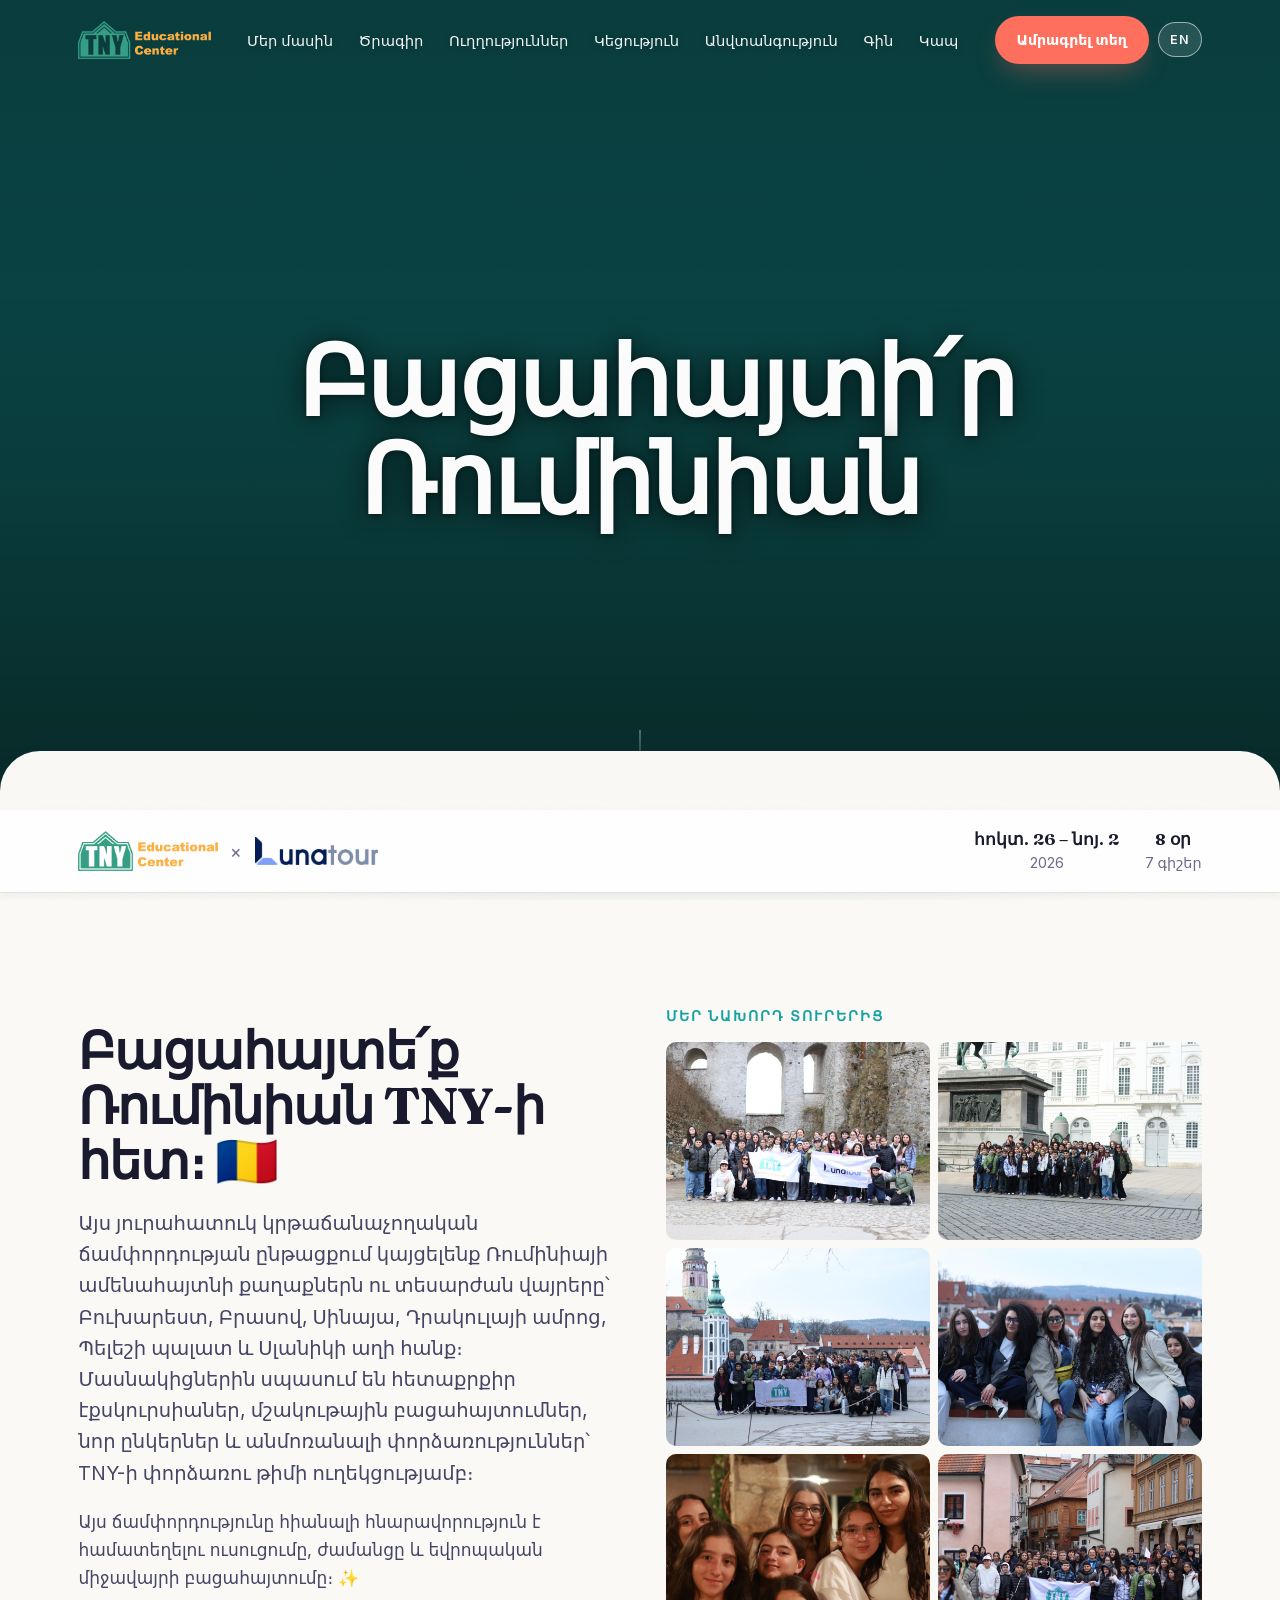
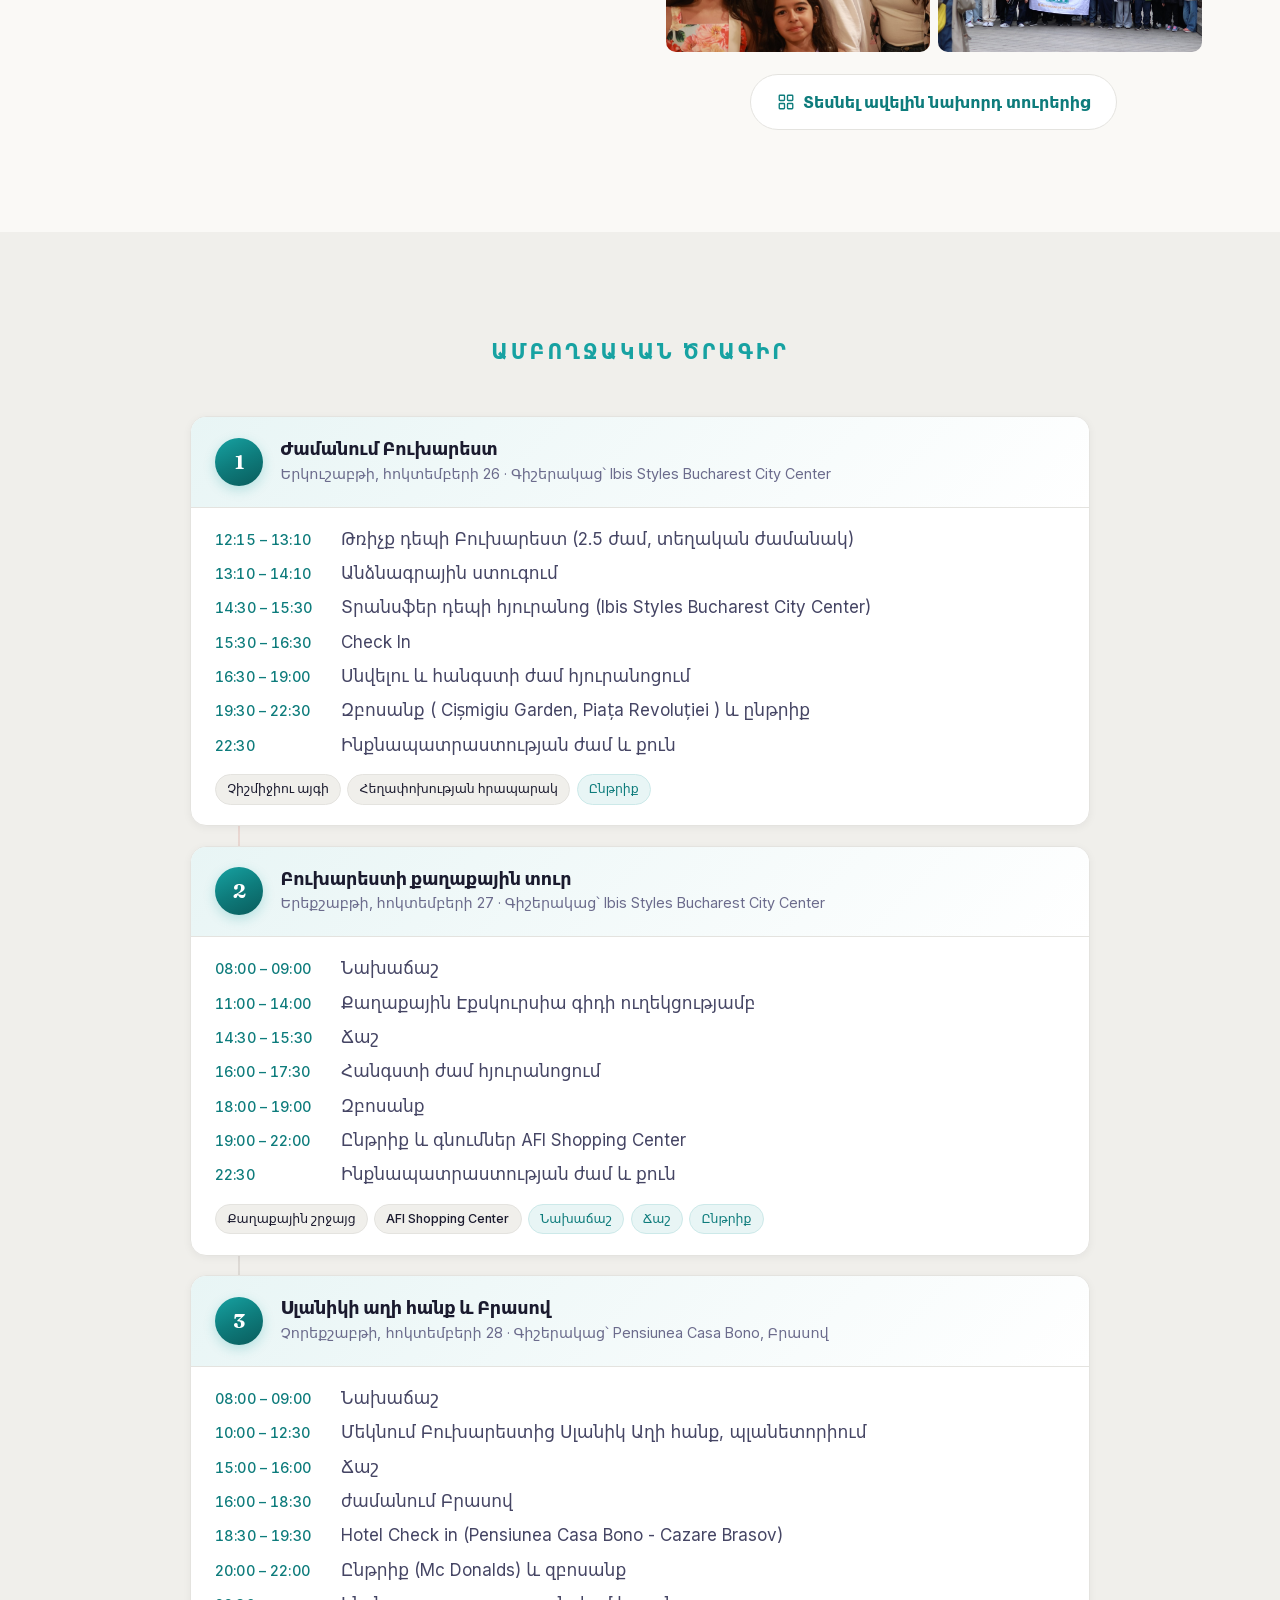
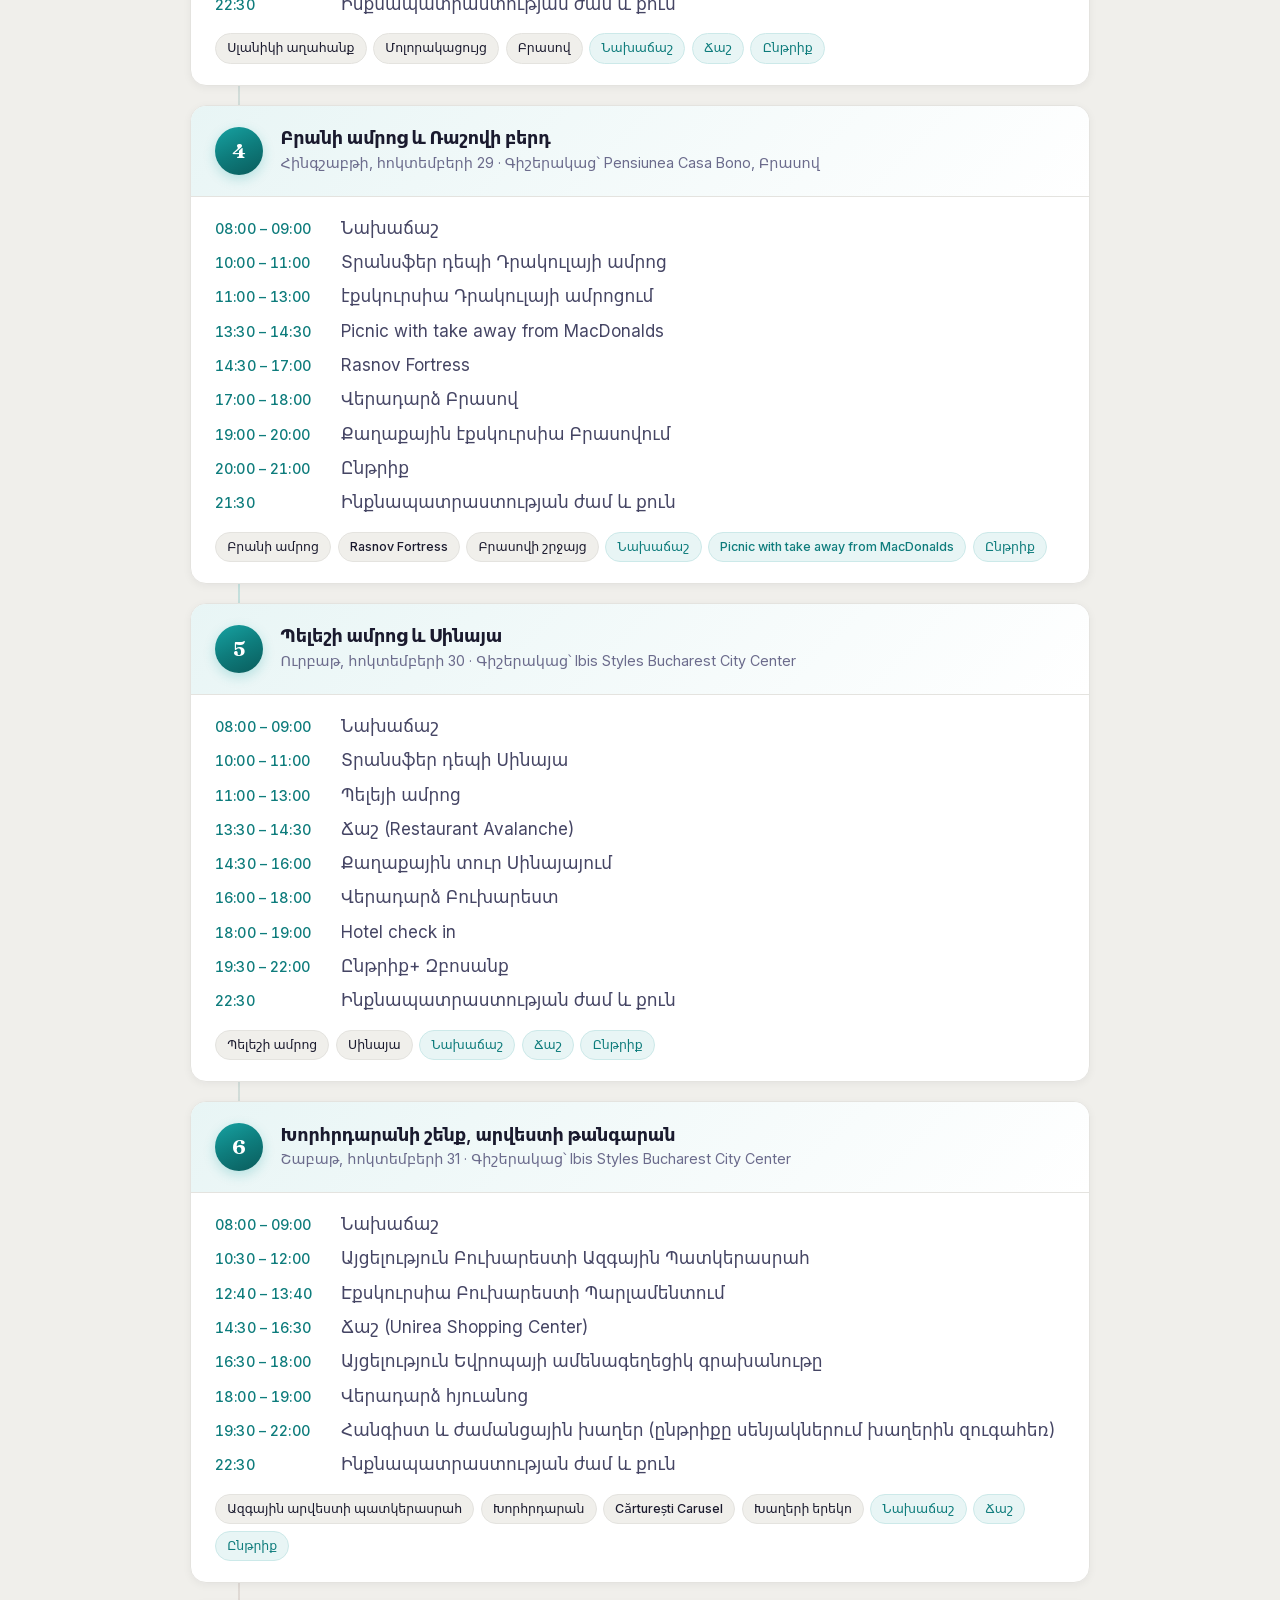
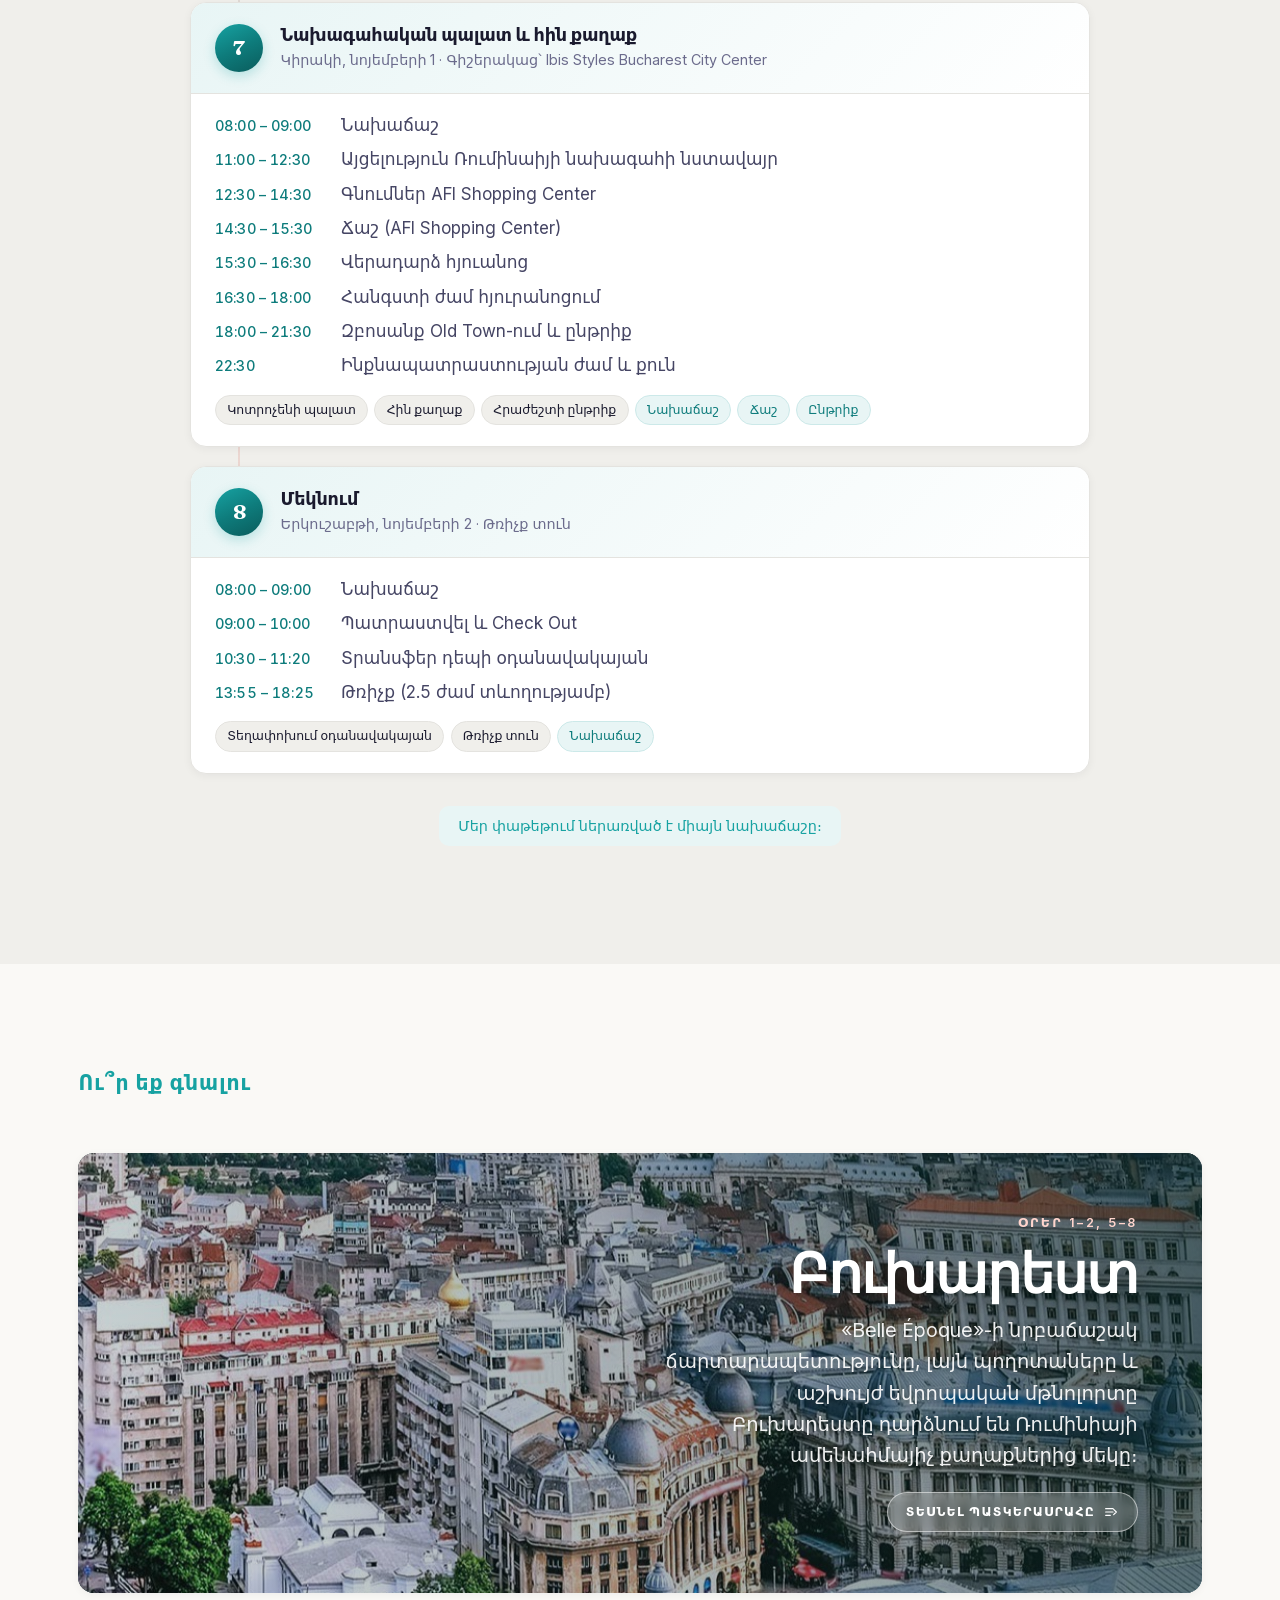
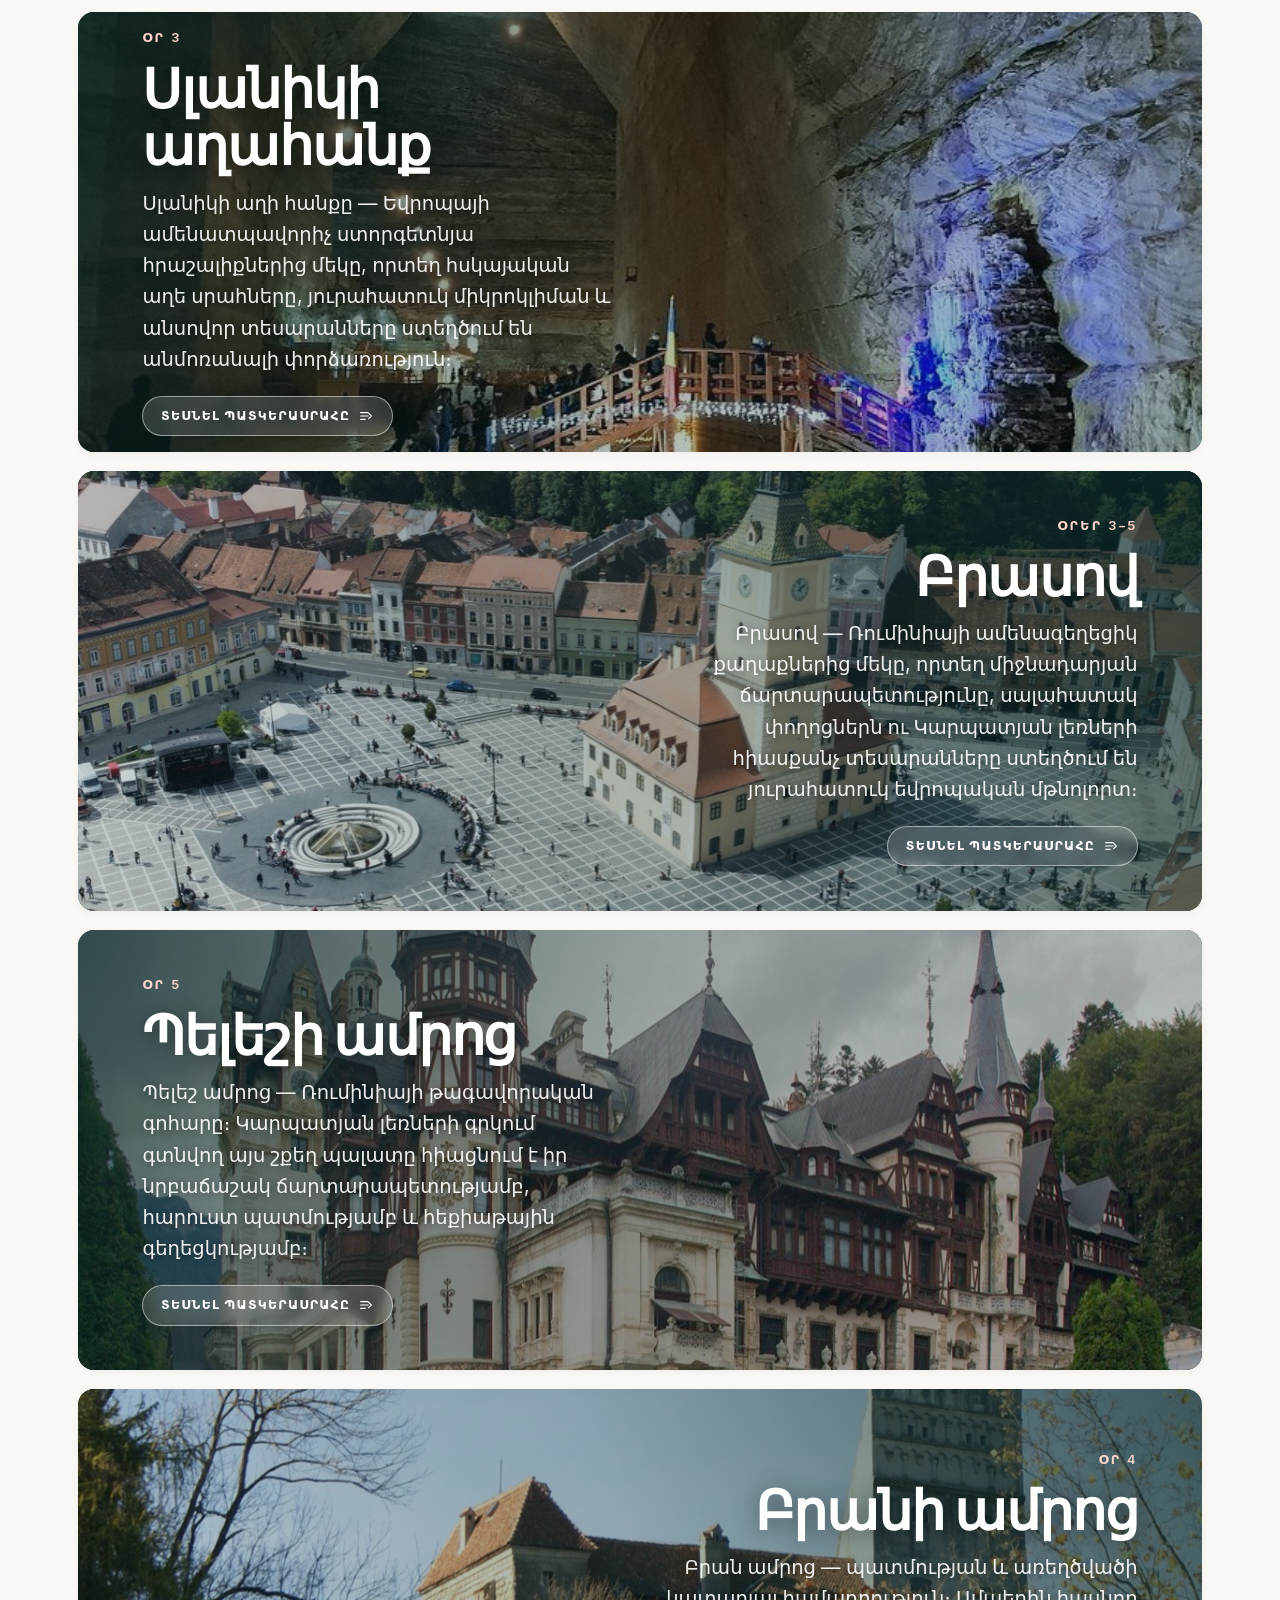
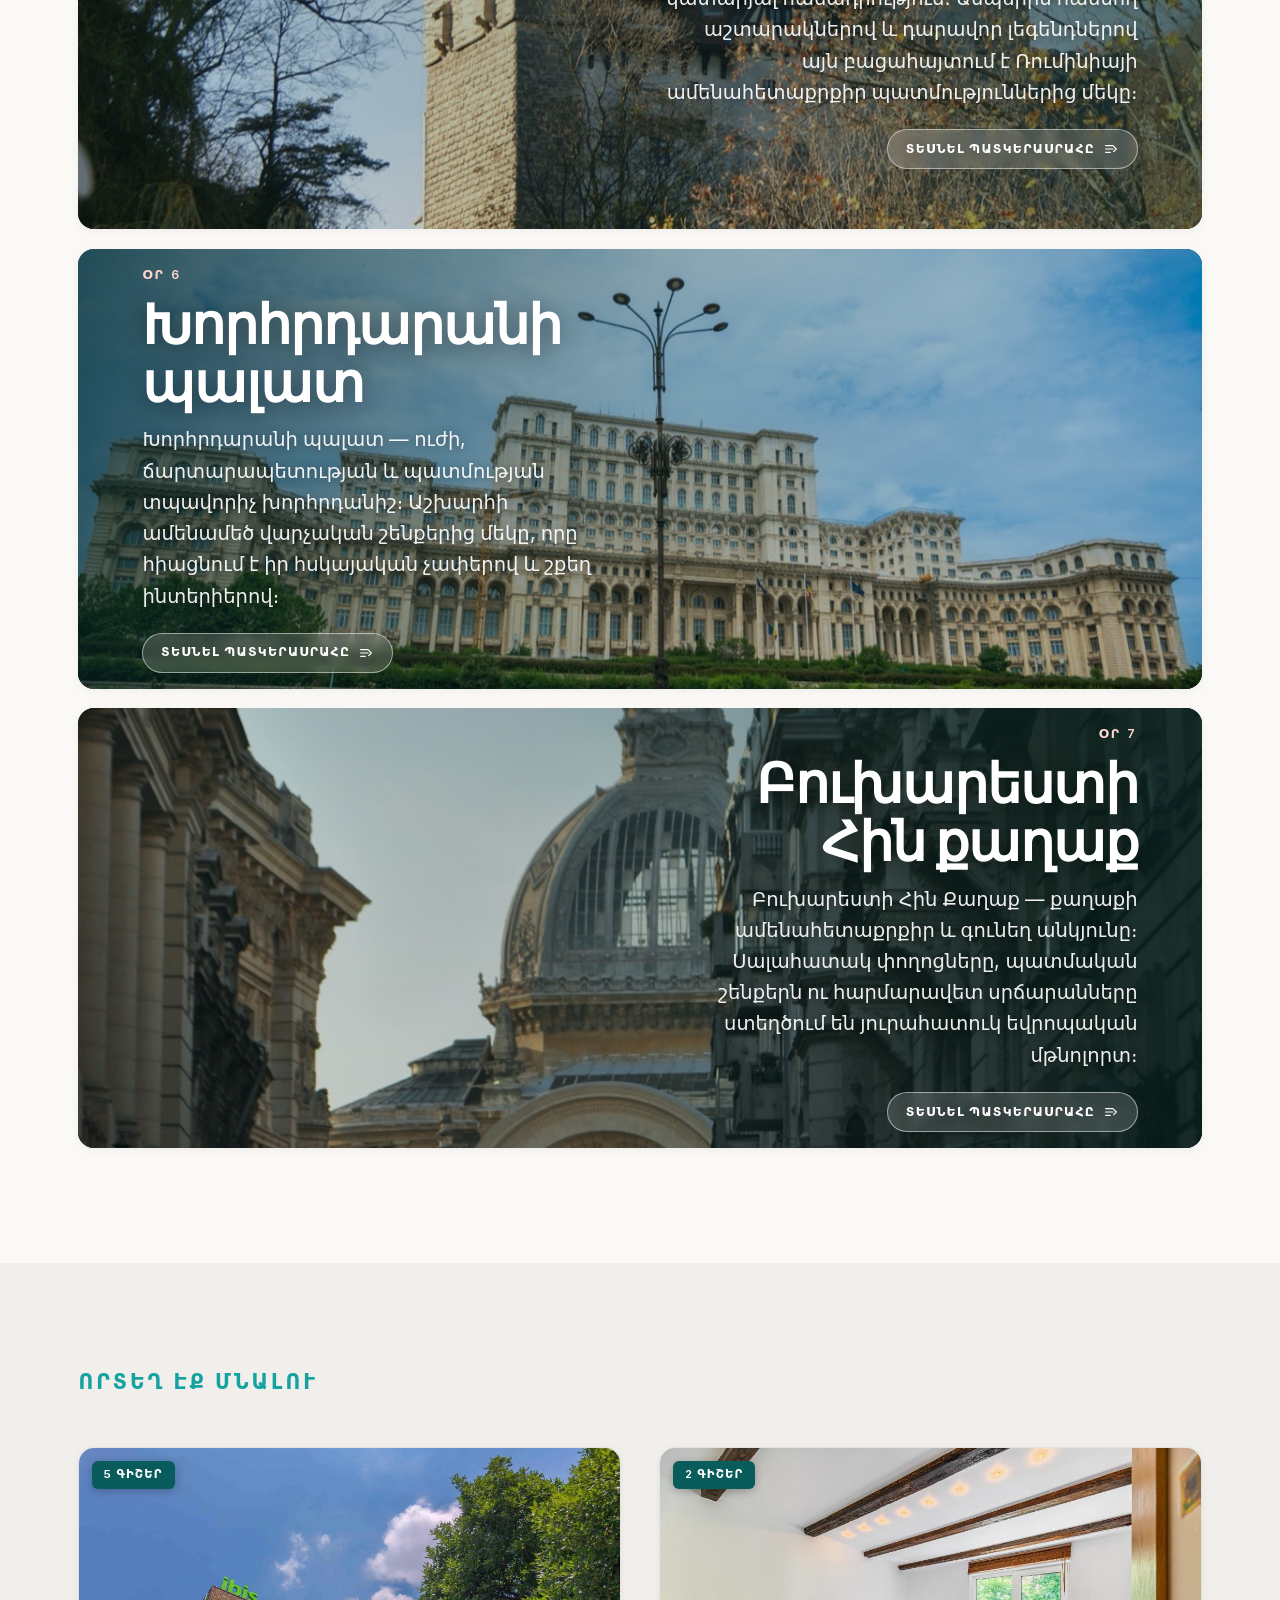
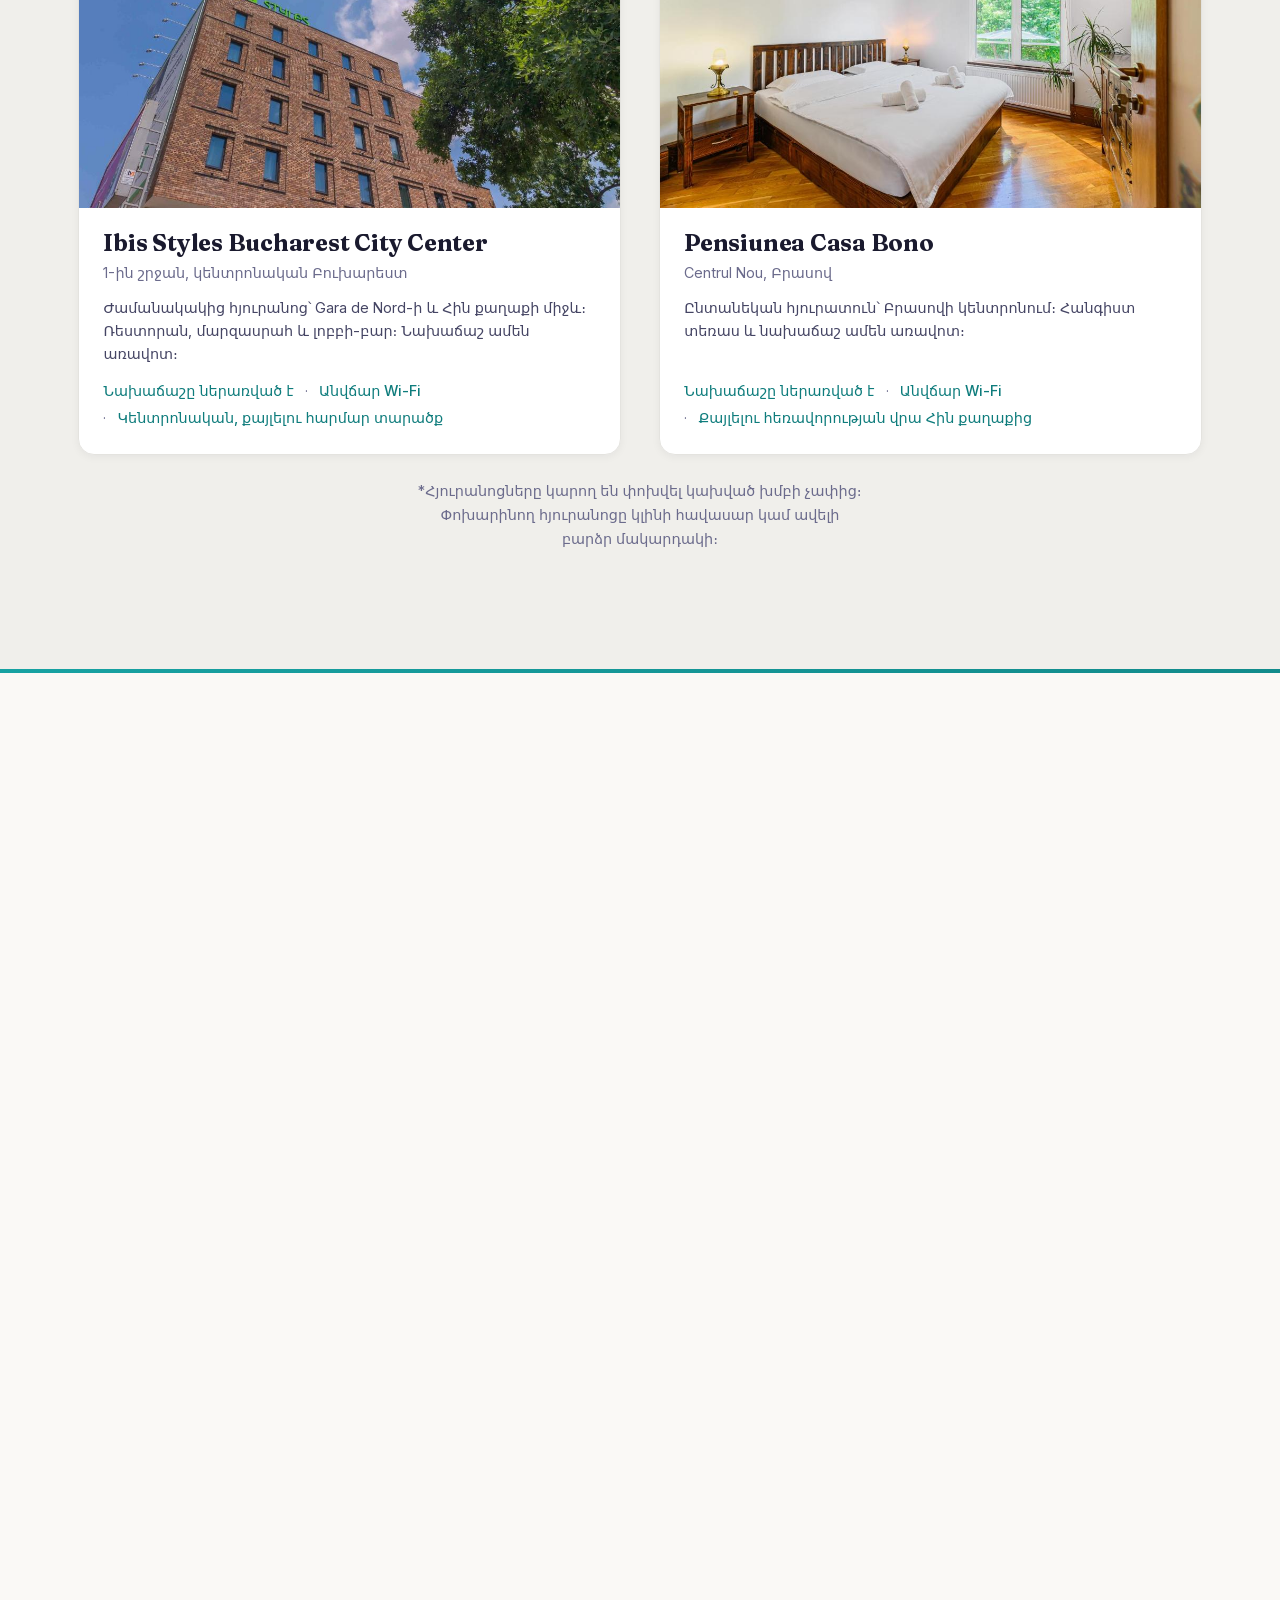
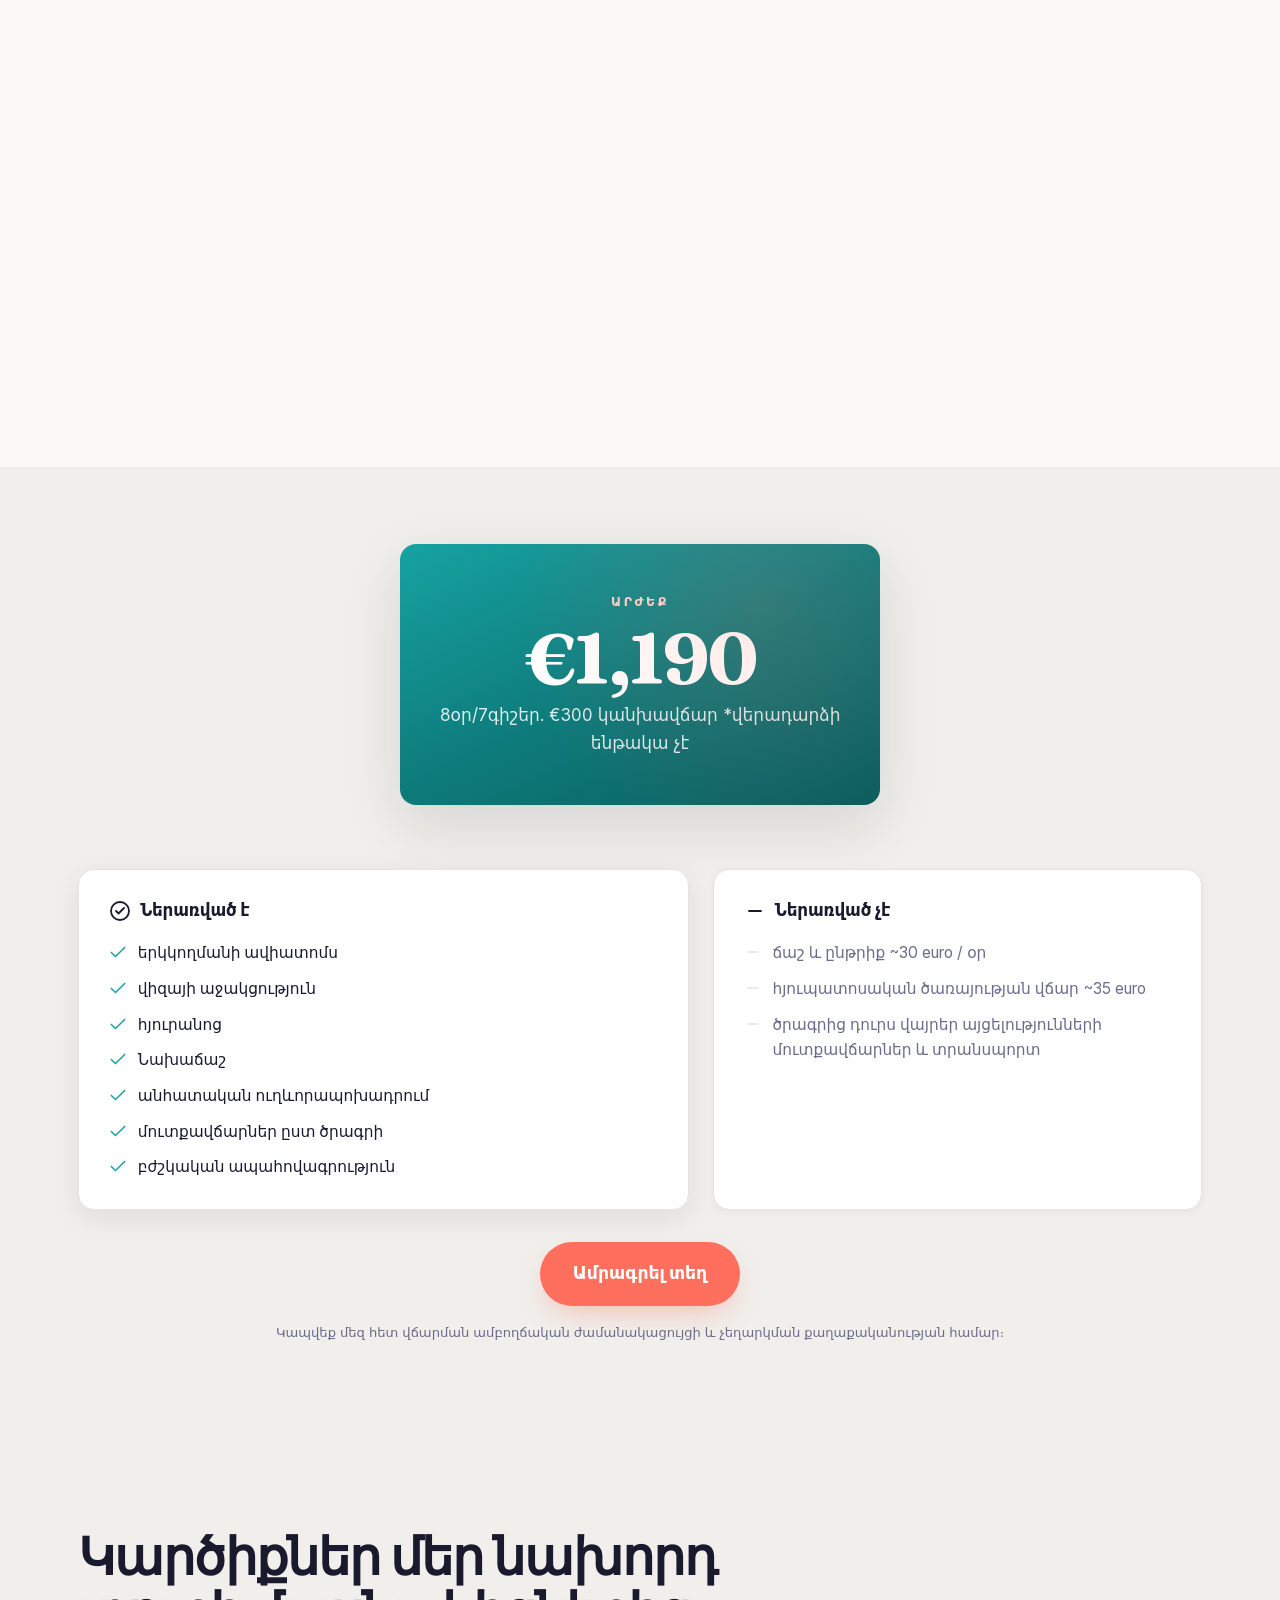
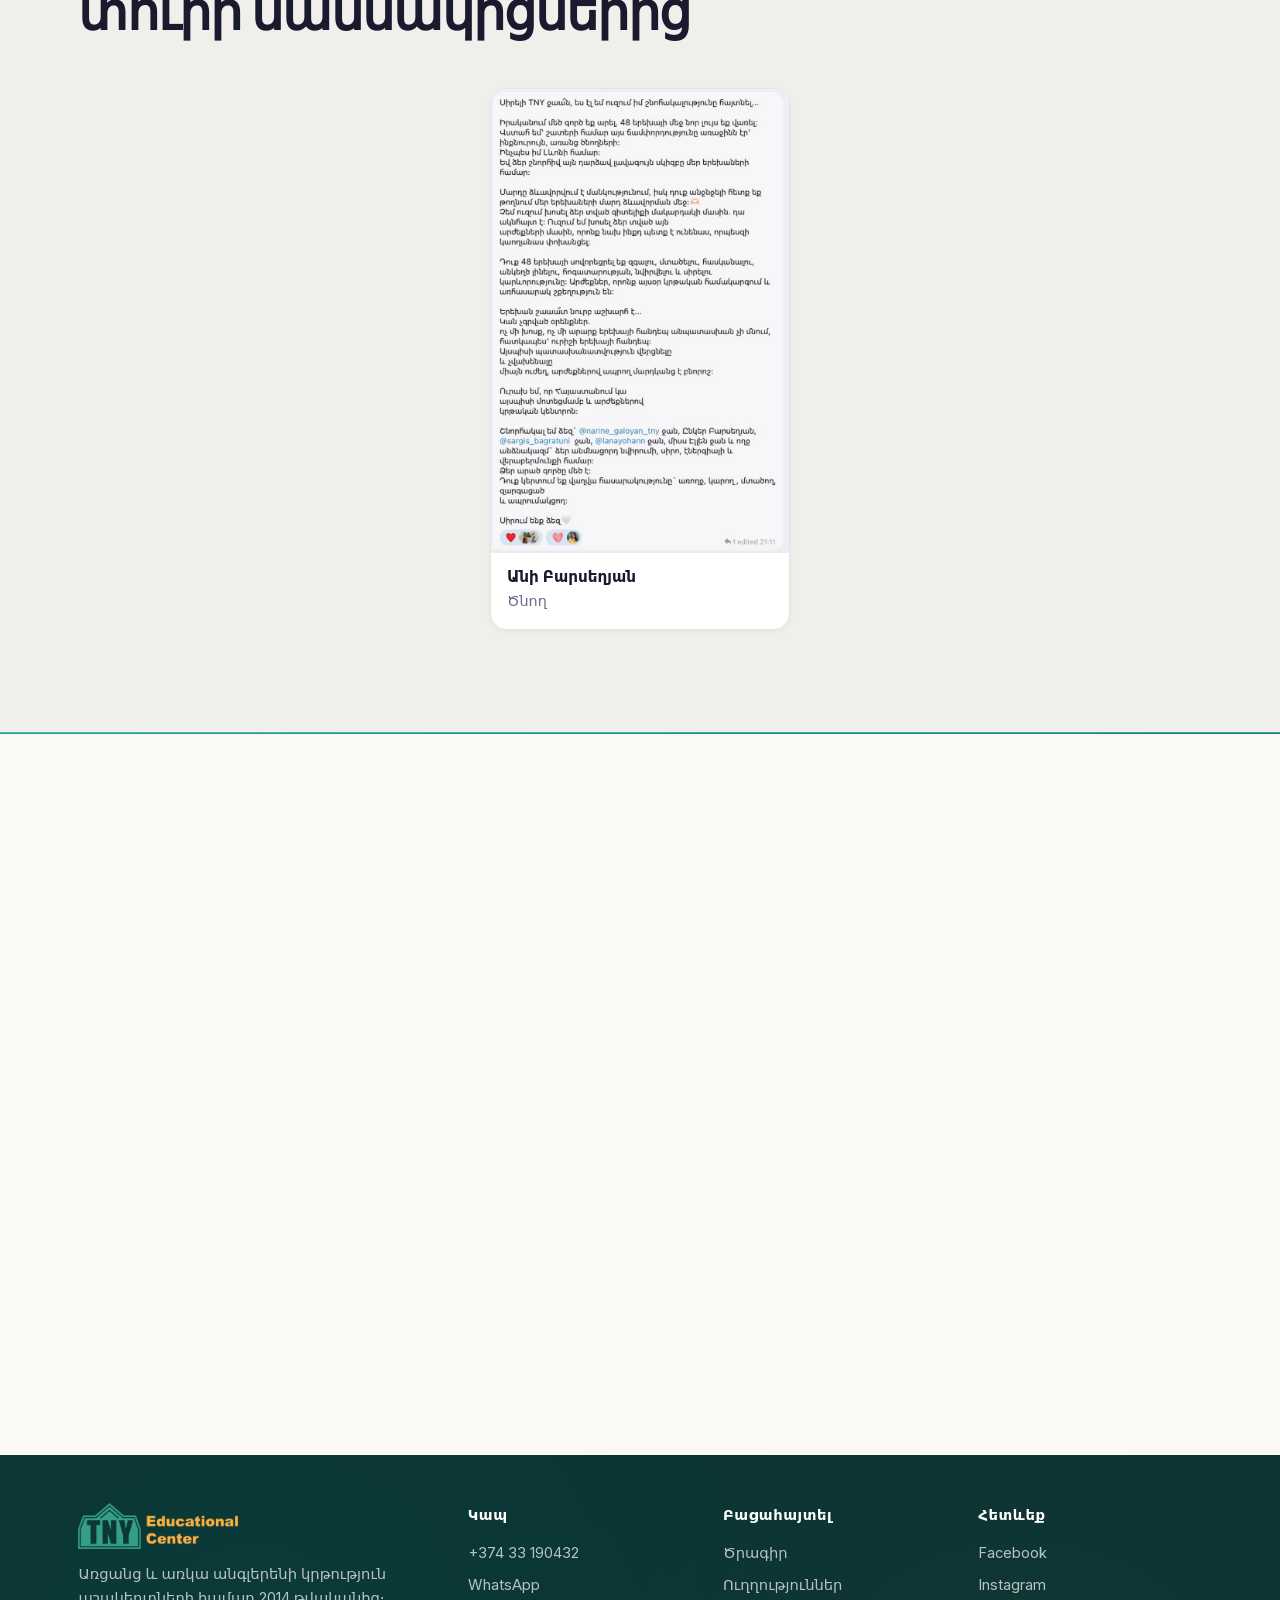
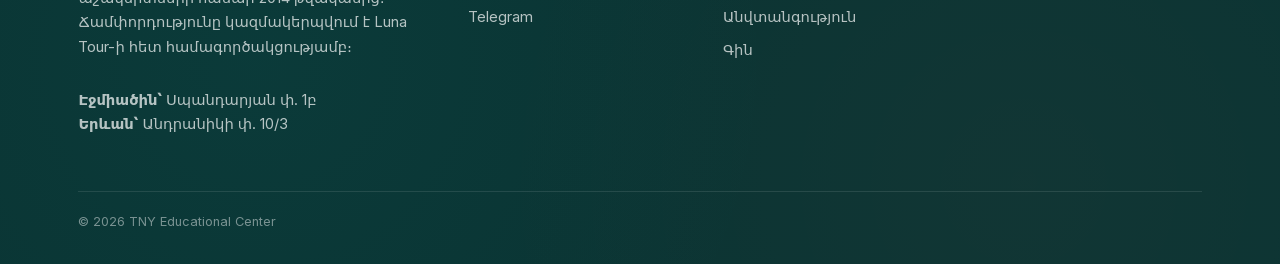
==== commit 5d6f2f18: "Add reviewer name Անի Բարսեղյան to first review caption Co-Authored-By: Claude Opus 4.8 (1M context)" ====
--- a/index.html
+++ b/index.html
@@ -14,7 +14,7 @@
 <link rel="icon" href="data:image/svg+xml,%3Csvg xmlns='http://www.w3.org/2000/svg' viewBox='0 0 100 100'%3E%3Crect width='100' height='100' rx='20' fill='%2317A2A2'/%3E%3Ctext x='50' y='68' font-size='44' text-anchor='middle' fill='%23fff' font-family='Georgia'%3ETNY%3C/text%3E%3C/svg%3E">
 <link rel="preload" href="assets/fonts/fraunces-700.woff2" as="font" type="font/woff2" crossorigin>
 <link rel="preload" href="assets/fonts/inter-400.woff2" as="font" type="font/woff2" crossorigin>
-<link rel="stylesheet" href="assets/css/styles.css?v=96">
+<link rel="stylesheet" href="assets/css/styles.css?v=97">
 </head>
 <body>
 
@@ -494,7 +494,7 @@
     <div class="review-grid" data-reveal>
       <figure class="review-shot">
         <img src="assets/img/reviews/01.jpg" alt="Message from a parent" loading="lazy" decoding="async">
-        <figcaption><span>Parent</span></figcaption>
+        <figcaption><strong>Անի Բարսեղյան</strong><span>Parent</span></figcaption>
       </figure>
     </div>
   </div>
@@ -740,7 +740,7 @@
 <script defer src="assets/js/vendor/gsap.min.js"></script>
 <script defer src="assets/js/vendor/ScrollTrigger.min.js"></script>
 <script defer src="assets/js/vendor/lenis.min.js"></script>
-<script defer src="assets/js/main.js?v=96"></script>
-<script defer src="assets/js/i18n.js?v=96"></script>
+<script defer src="assets/js/main.js?v=97"></script>
+<script defer src="assets/js/i18n.js?v=97"></script>
 </body>
 </html>
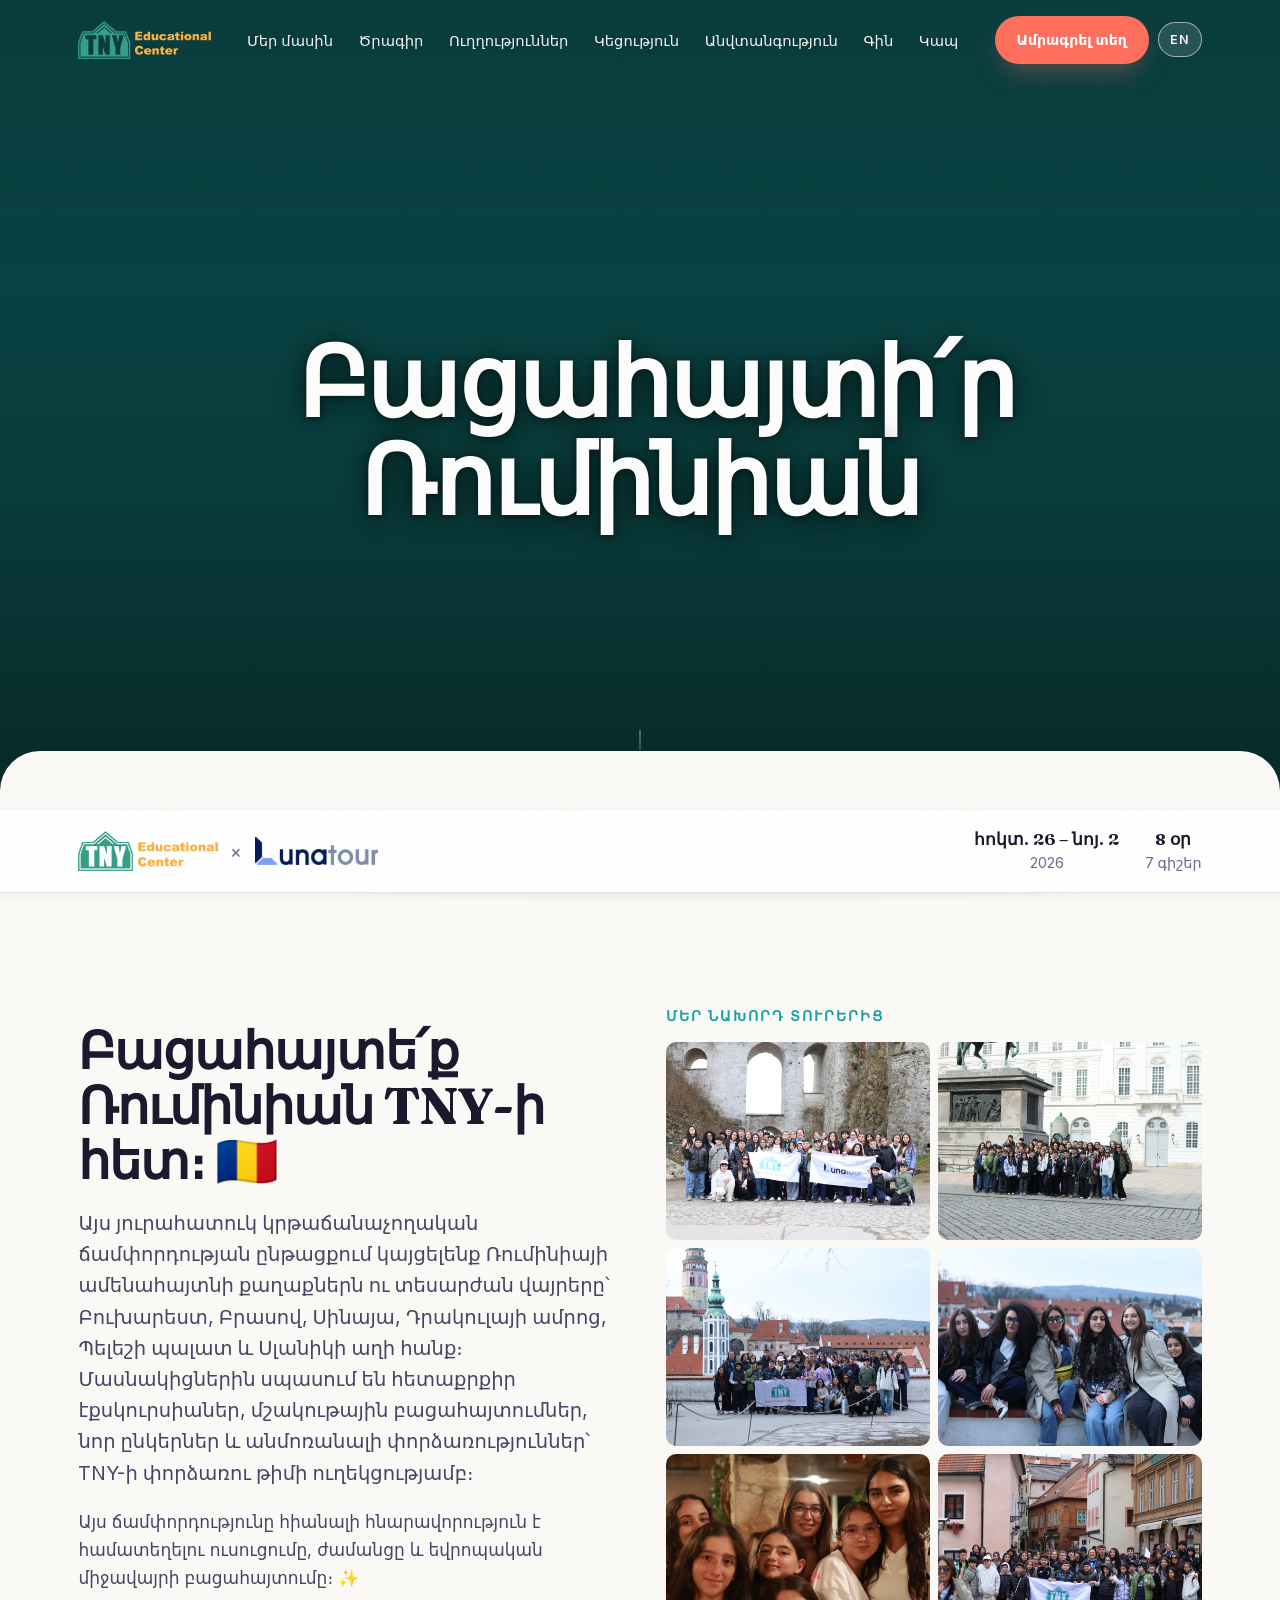
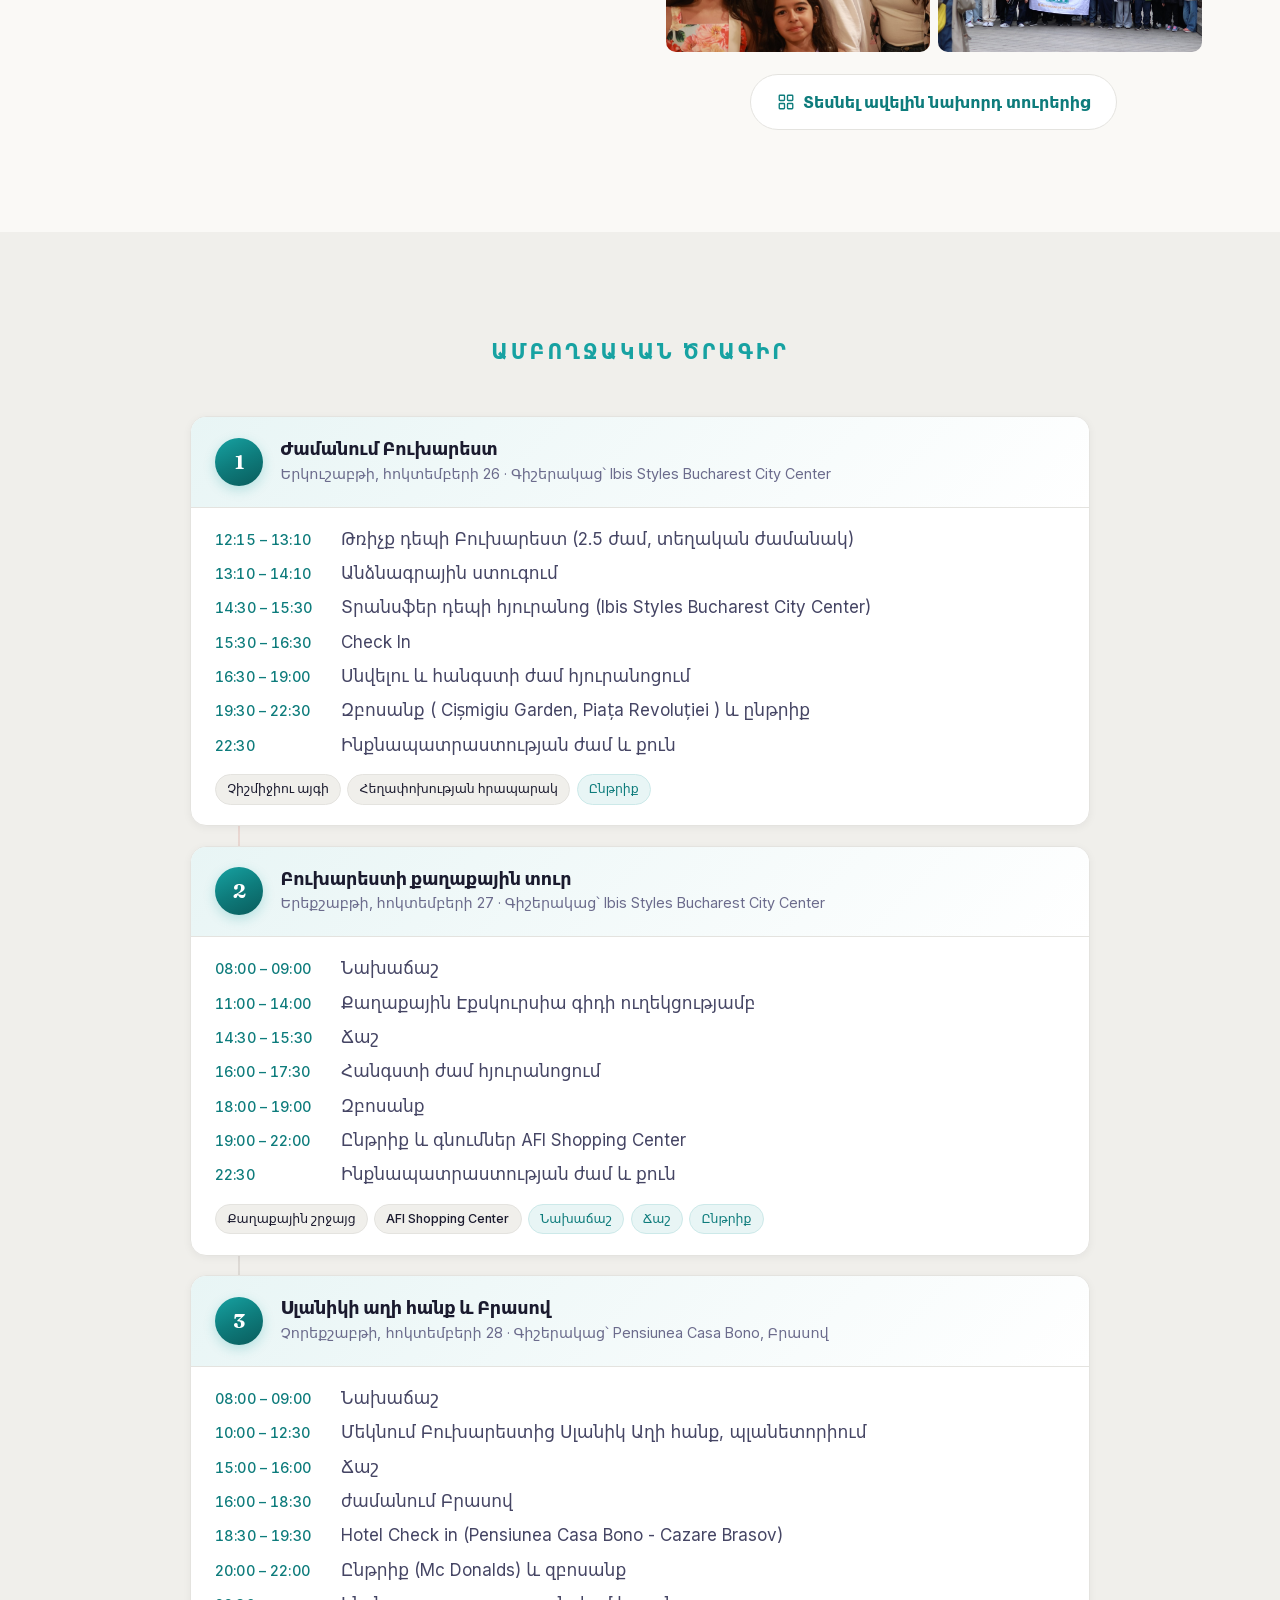
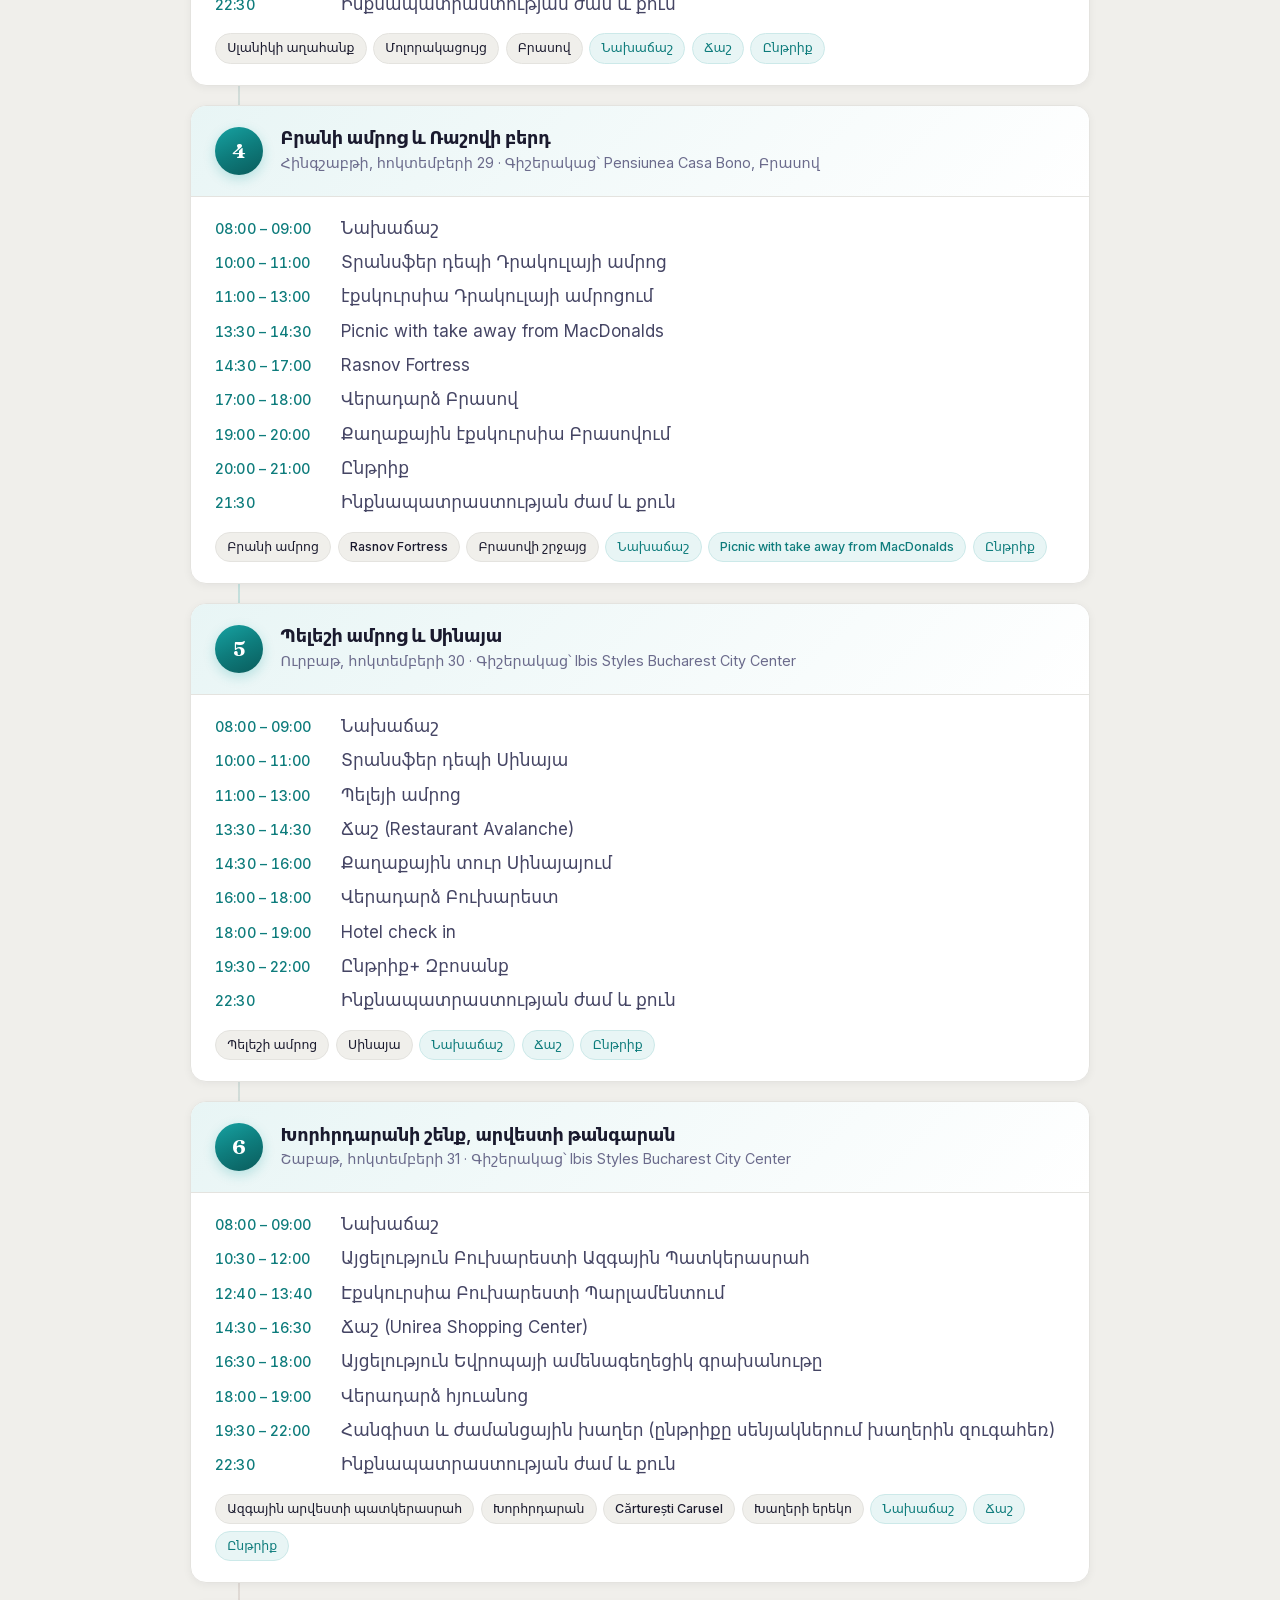
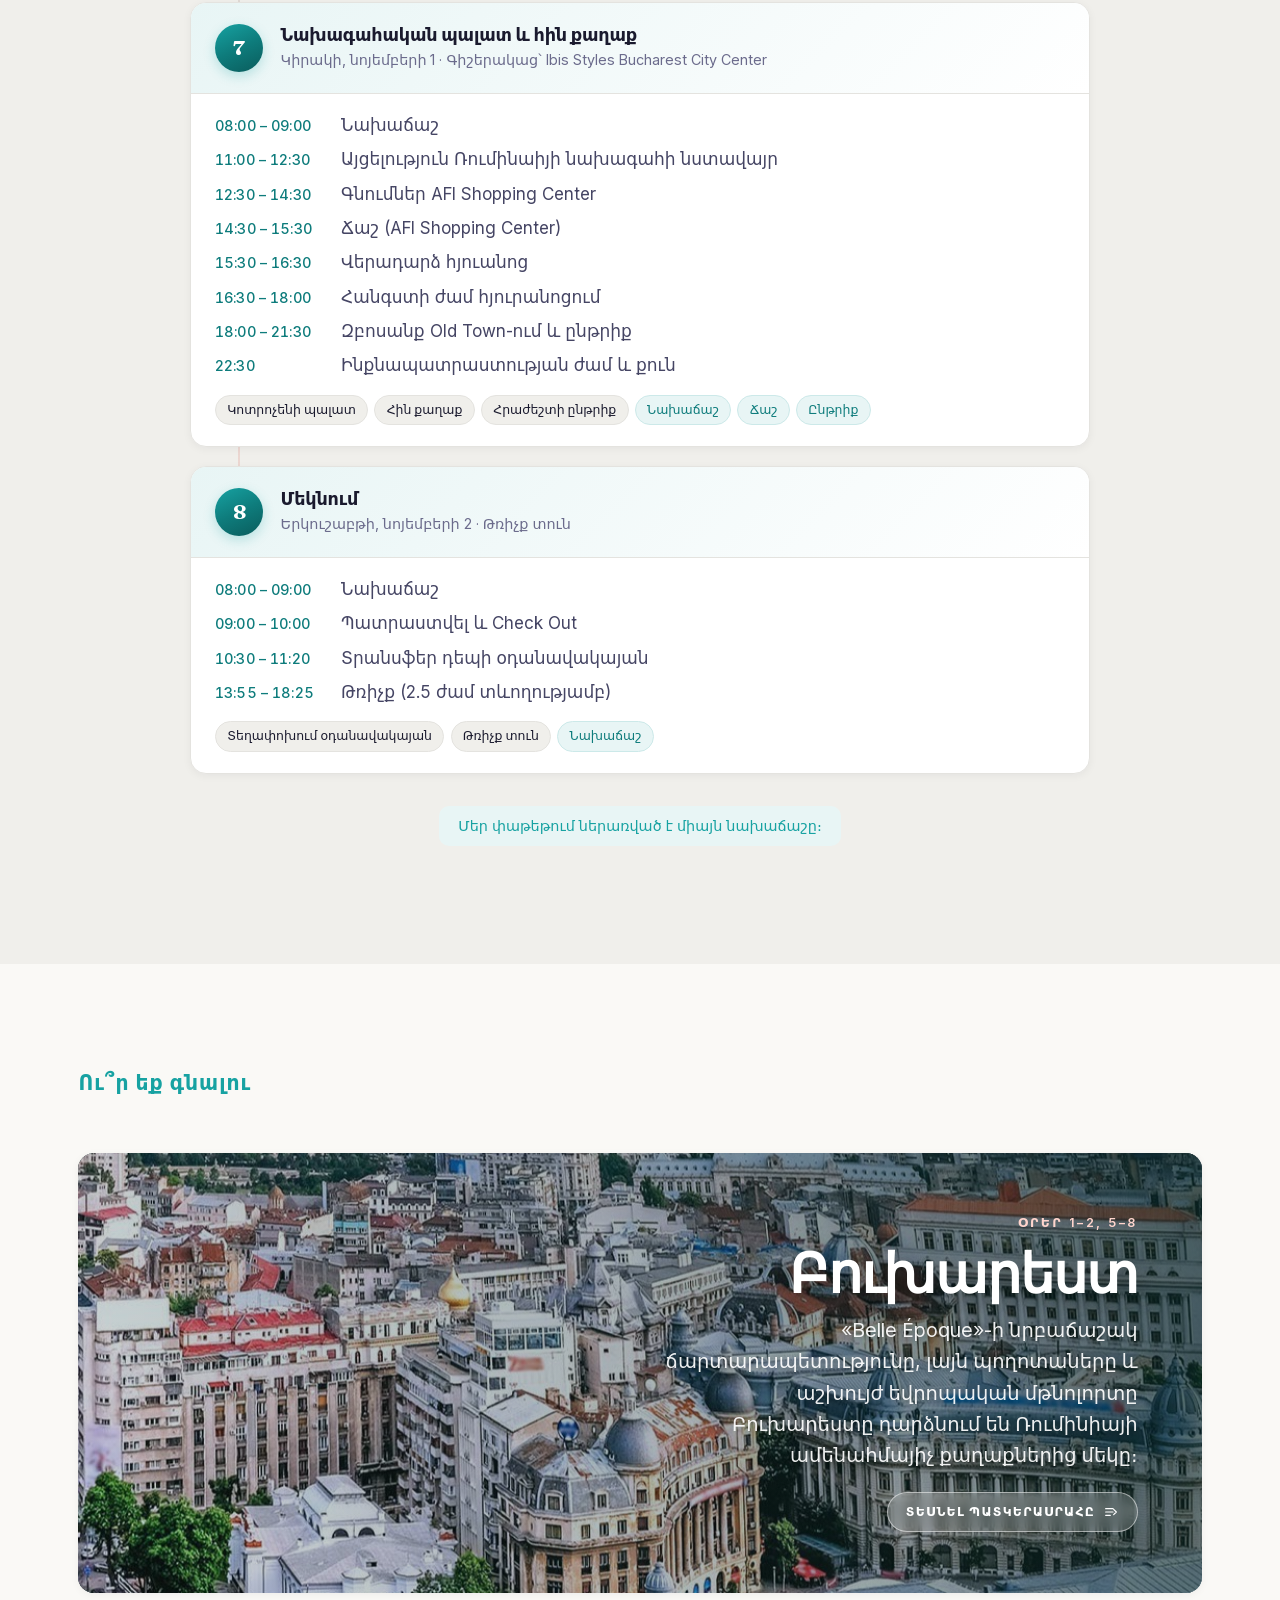
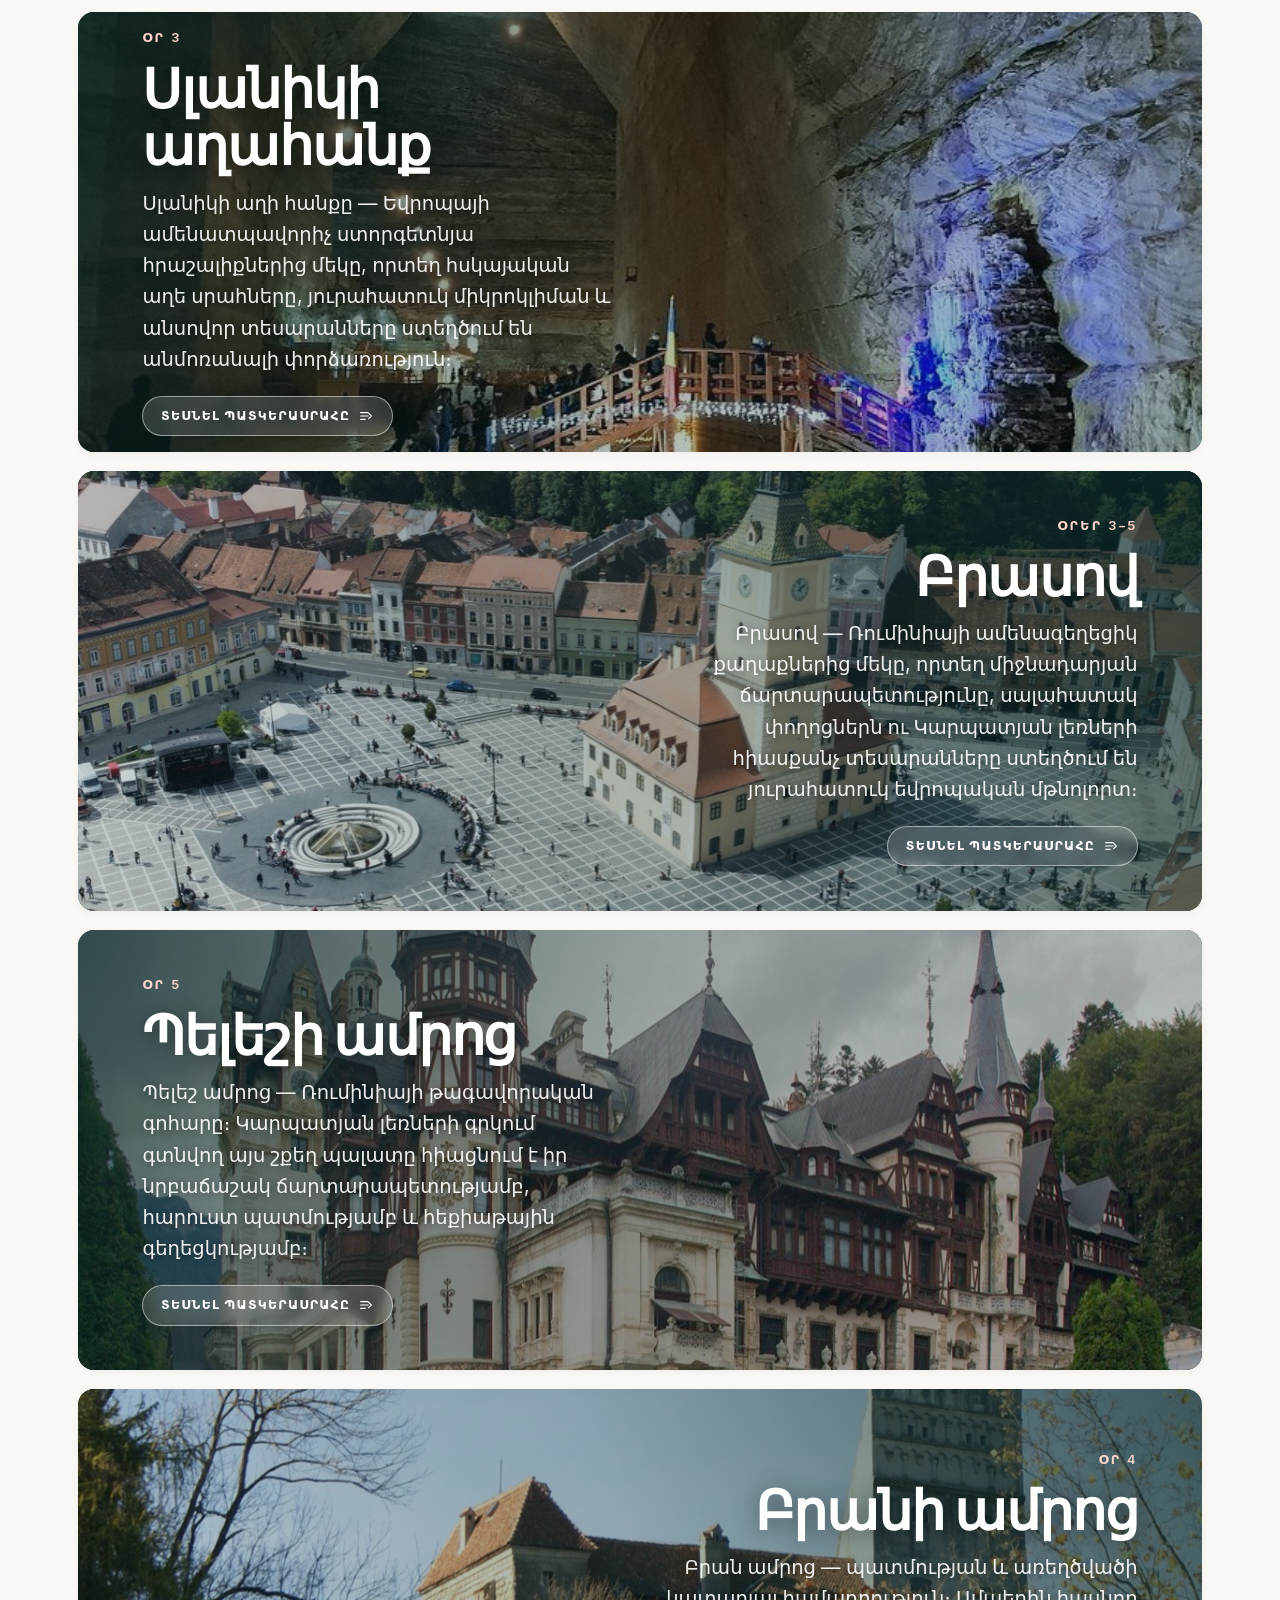
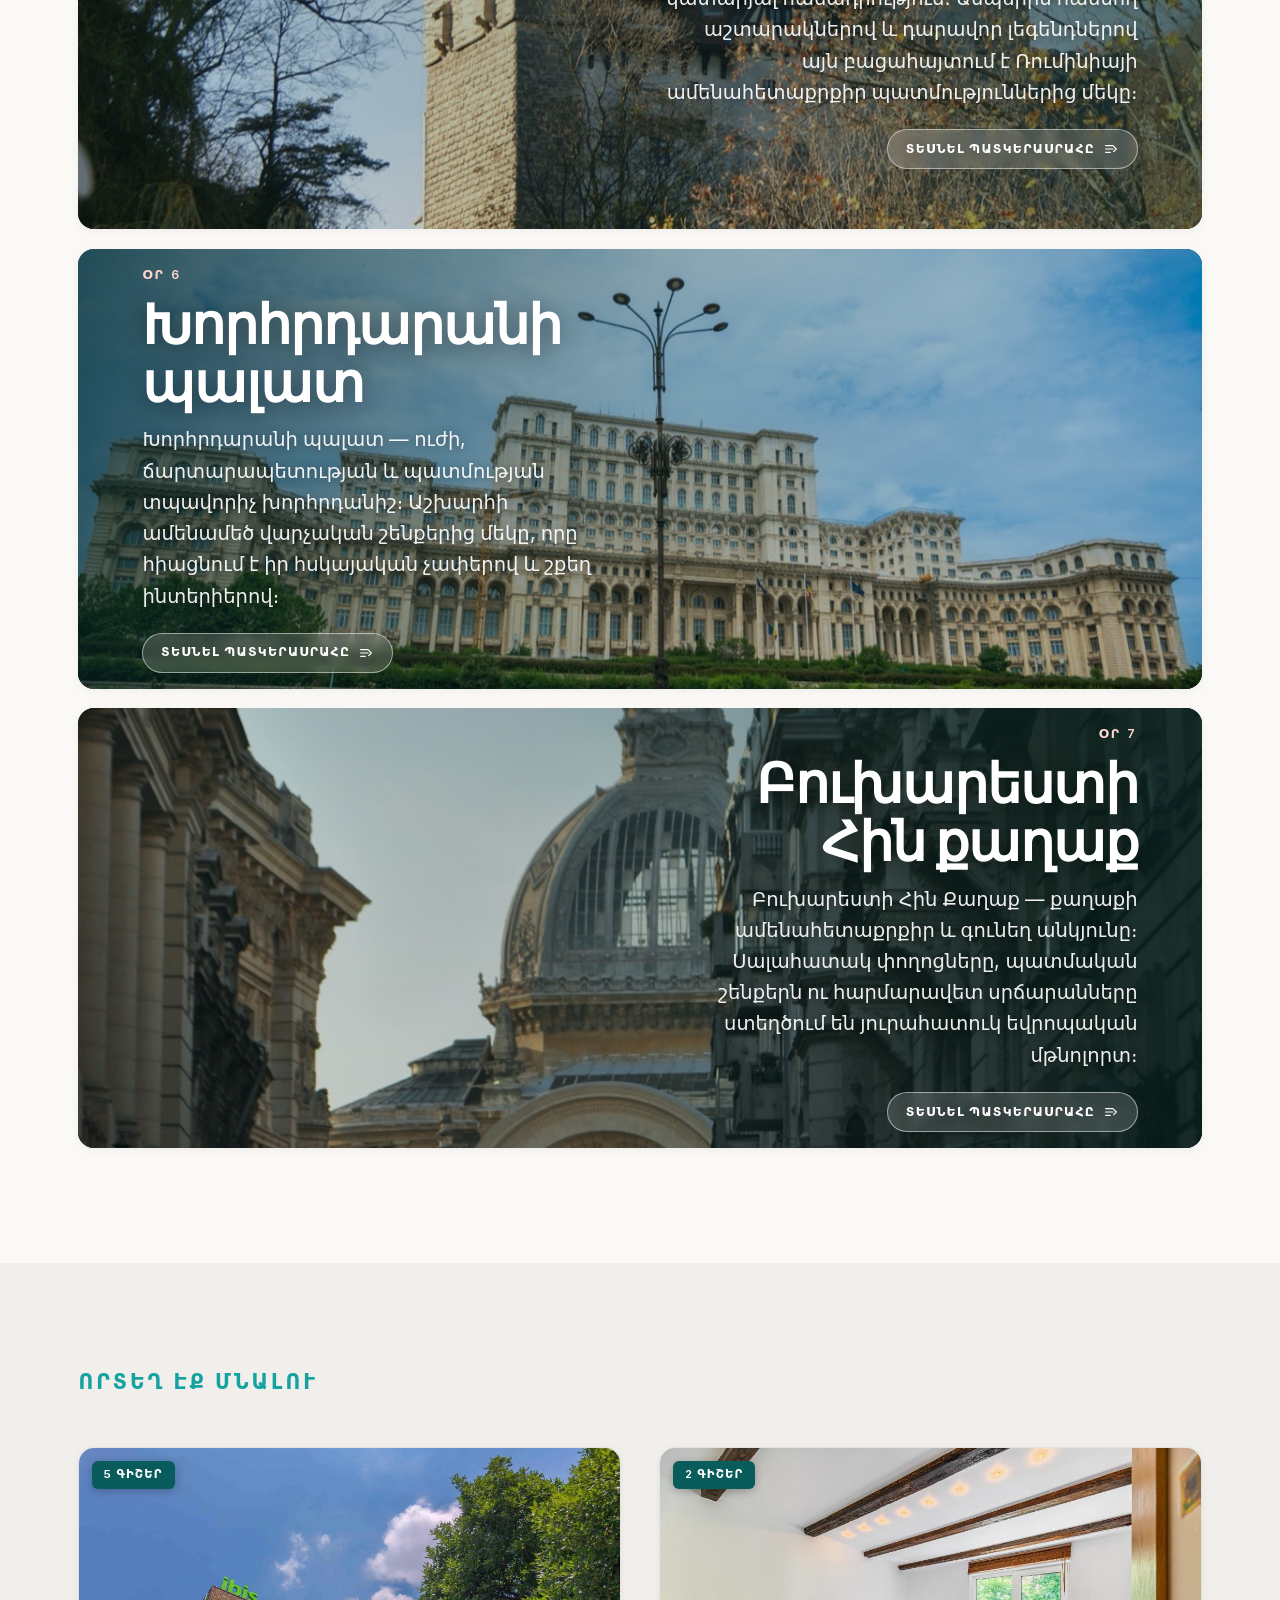
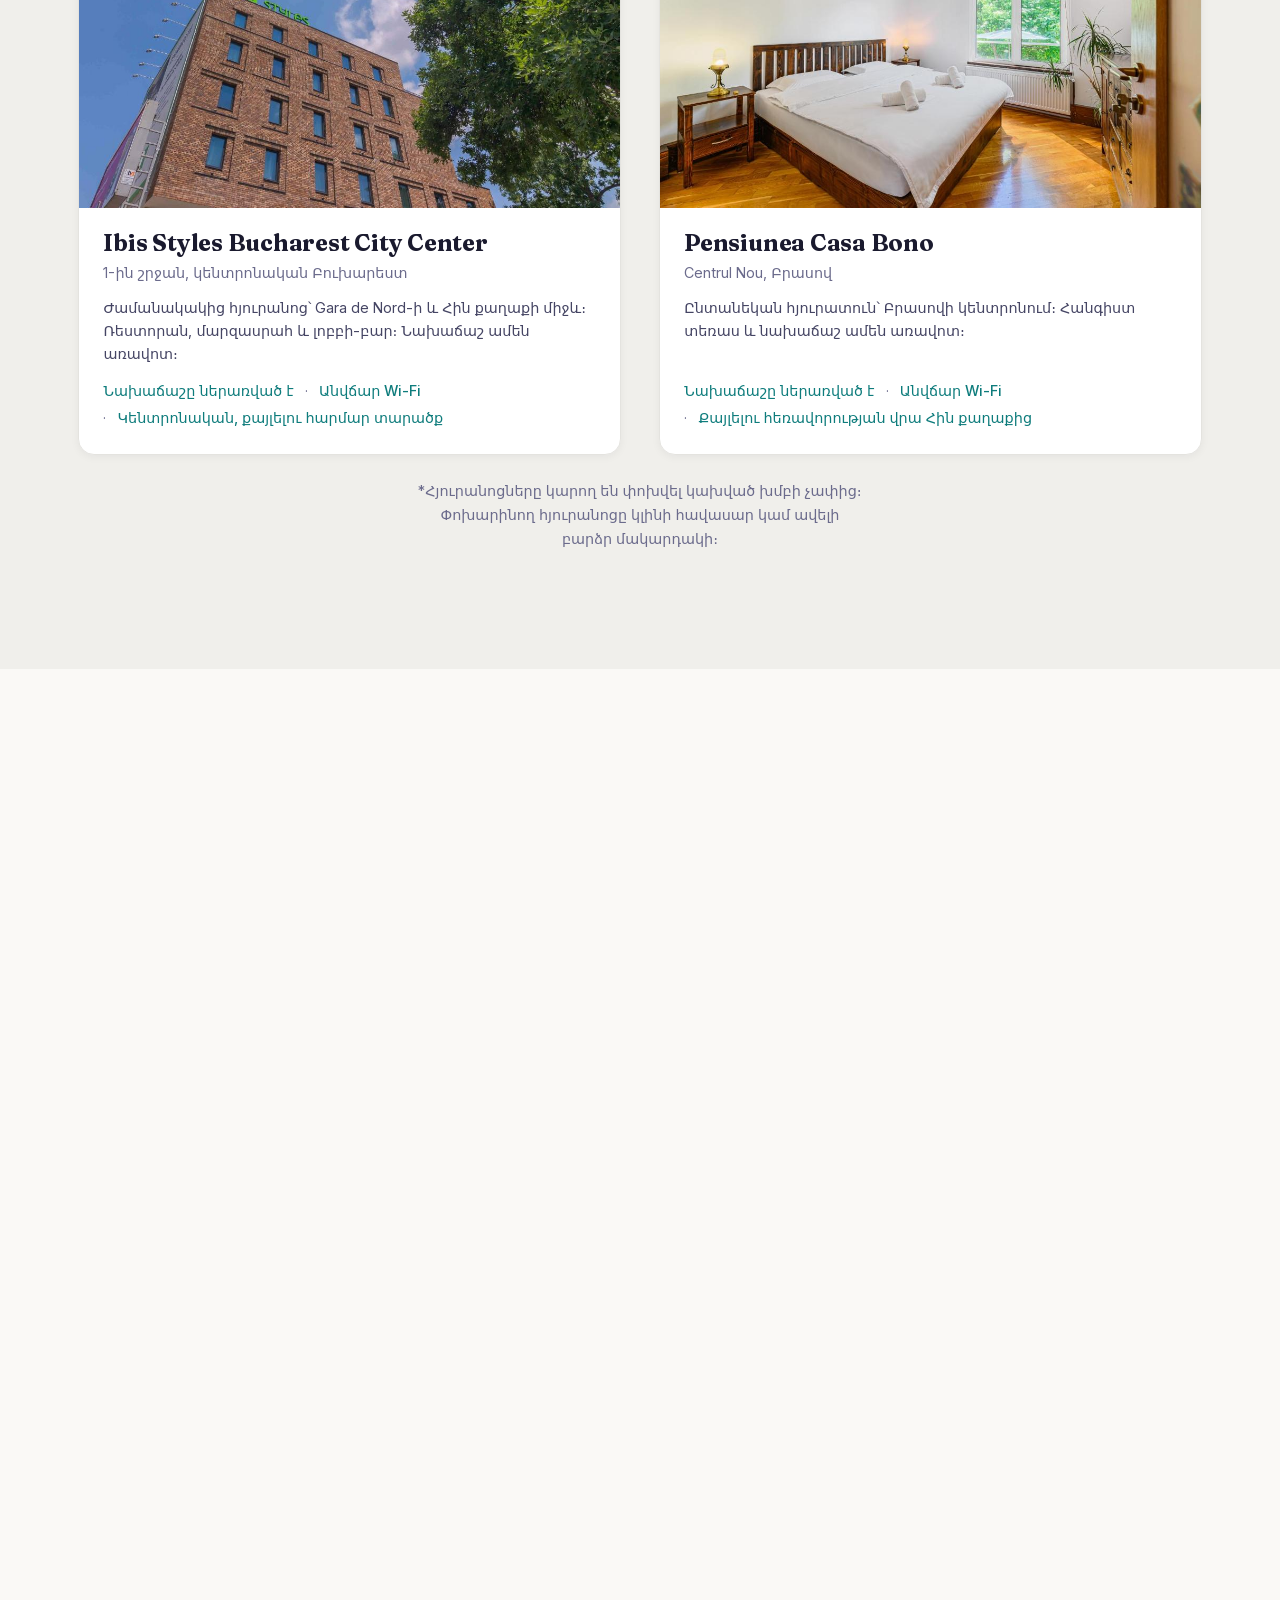
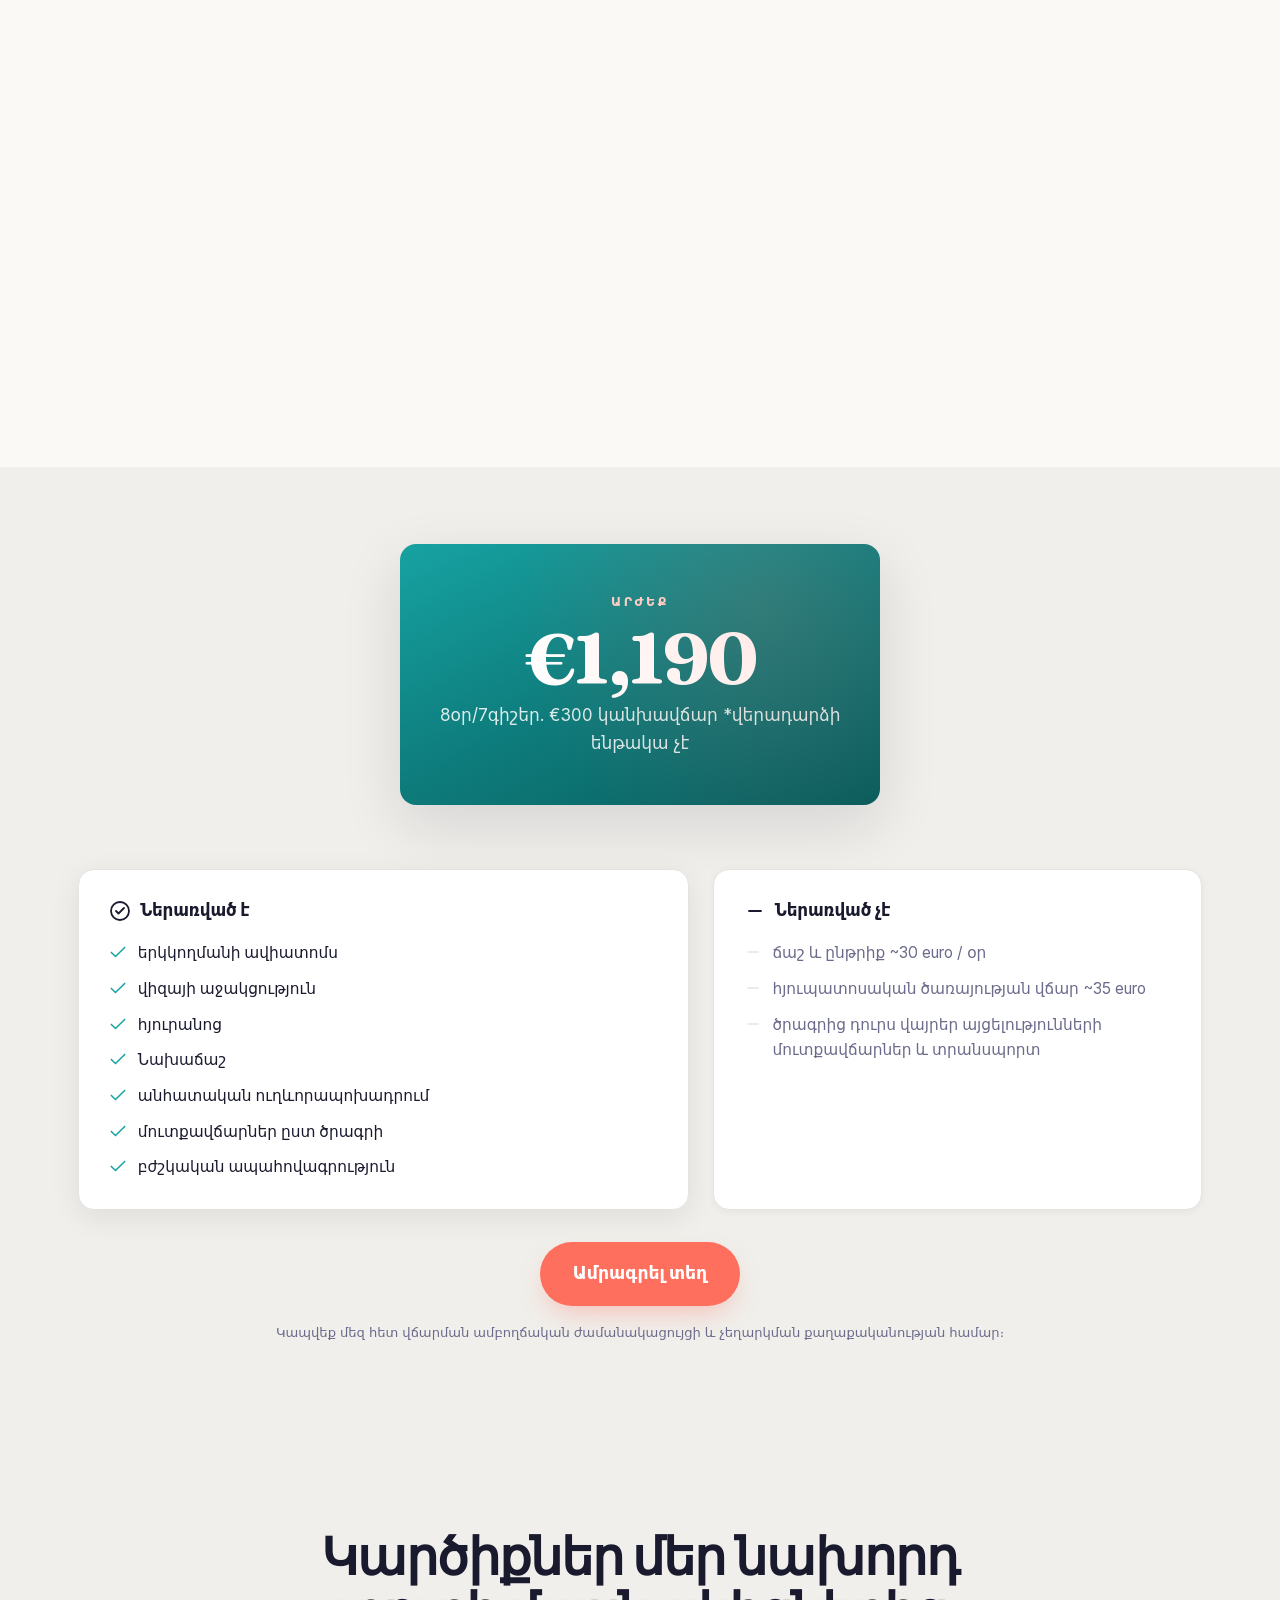
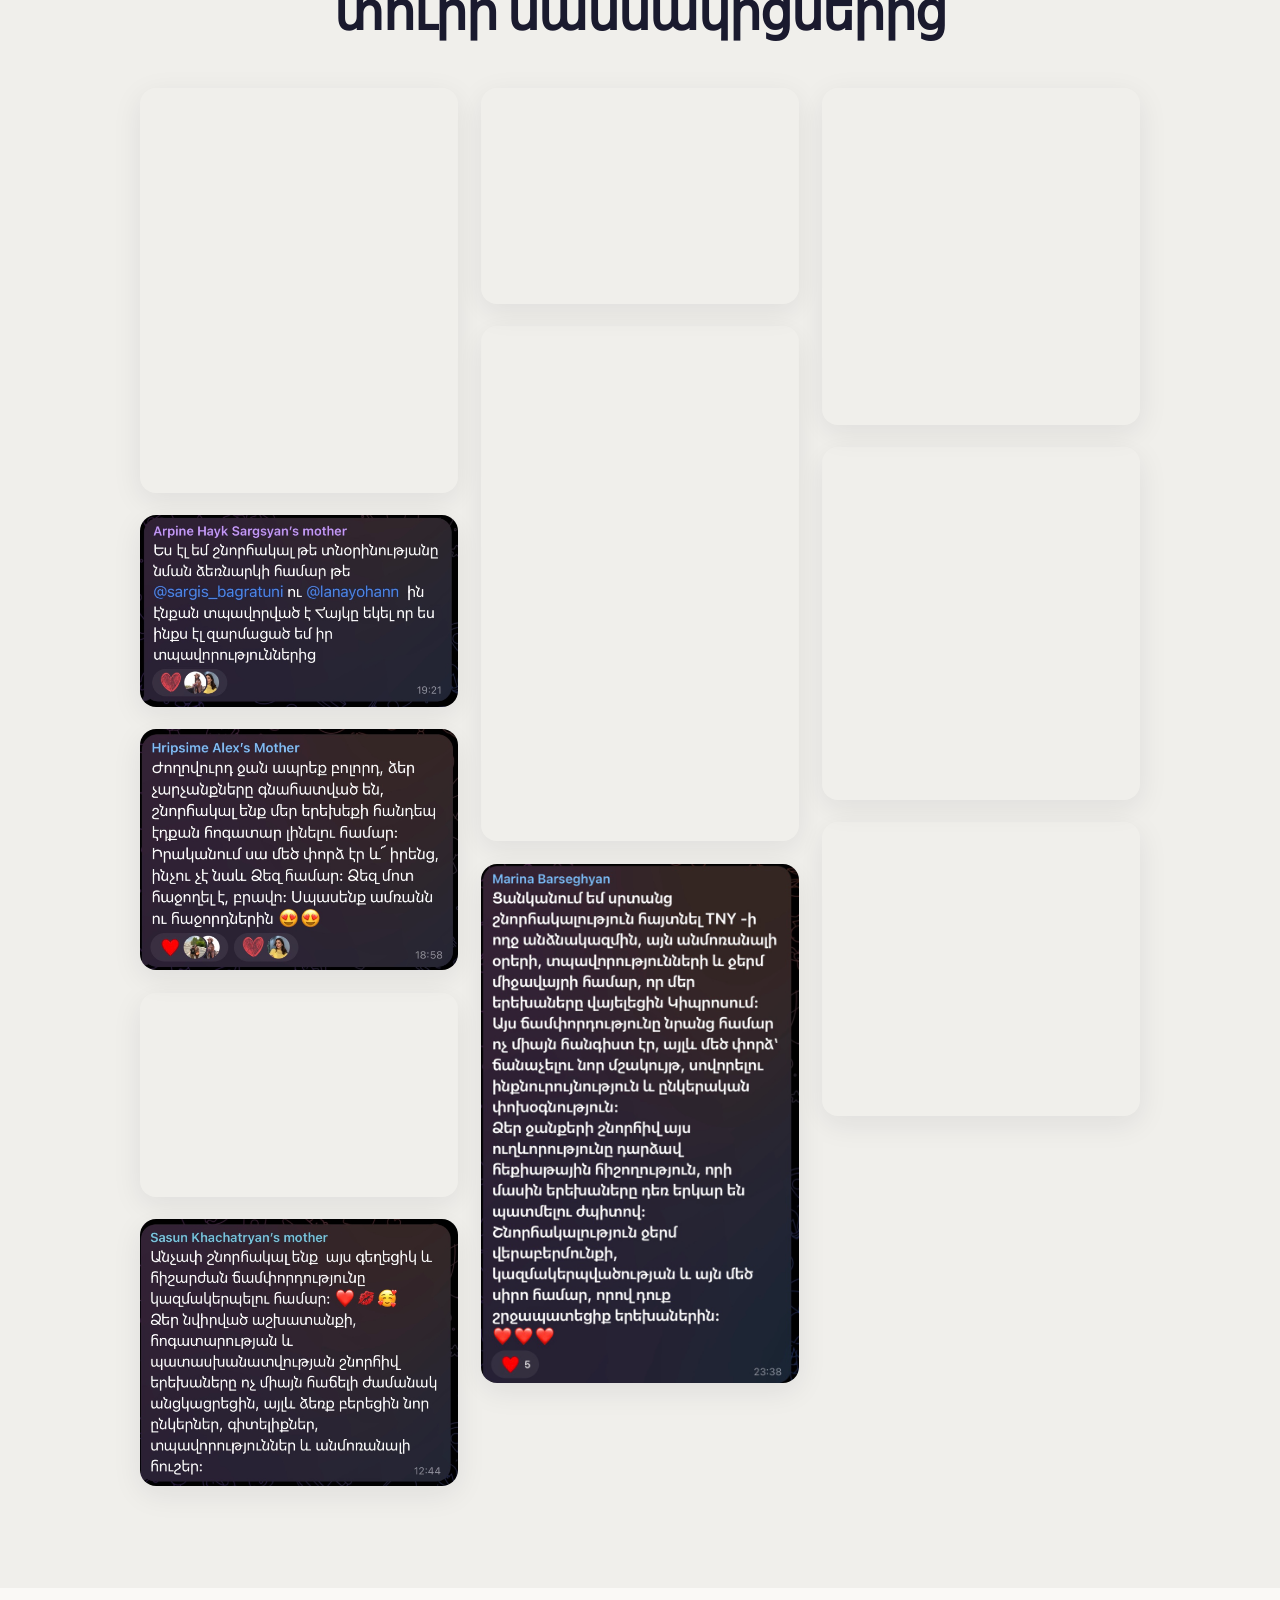
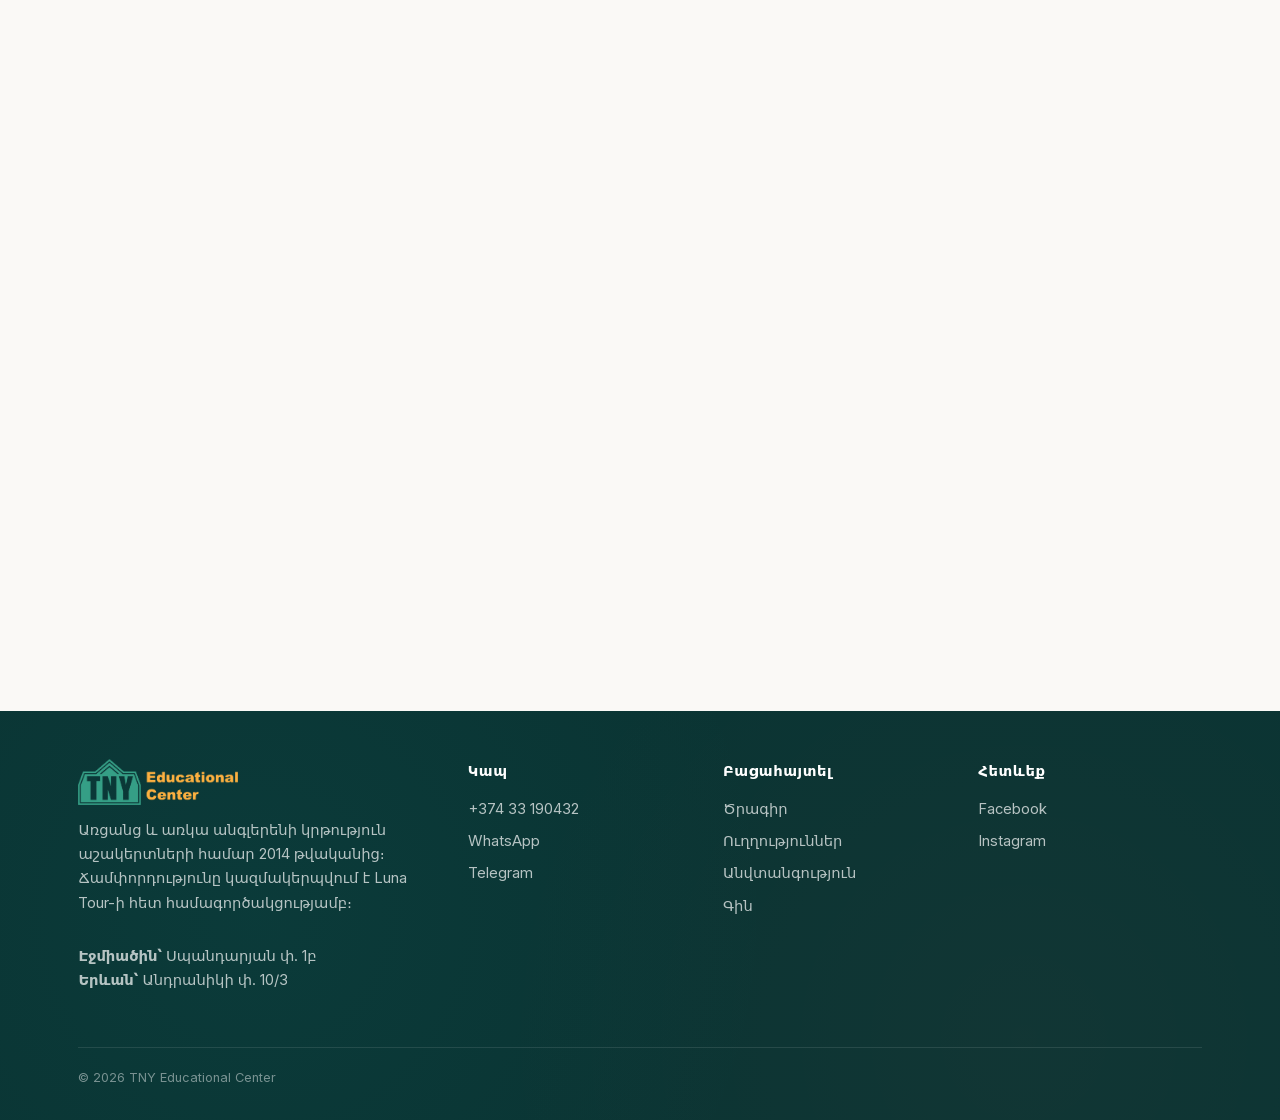
==== commit 7d05a63a: "Reviews: masonry wall of 11 parent message screenshots - Replace the single sample screenshot (and i" ====
--- a/index.html
+++ b/index.html
@@ -14,7 +14,7 @@
 <link rel="icon" href="data:image/svg+xml,%3Csvg xmlns='http://www.w3.org/2000/svg' viewBox='0 0 100 100'%3E%3Crect width='100' height='100' rx='20' fill='%2317A2A2'/%3E%3Ctext x='50' y='68' font-size='44' text-anchor='middle' fill='%23fff' font-family='Georgia'%3ETNY%3C/text%3E%3C/svg%3E">
 <link rel="preload" href="assets/fonts/fraunces-700.woff2" as="font" type="font/woff2" crossorigin>
 <link rel="preload" href="assets/fonts/inter-400.woff2" as="font" type="font/woff2" crossorigin>
-<link rel="stylesheet" href="assets/css/styles.css?v=97">
+<link rel="stylesheet" href="assets/css/styles.css?v=98">
 </head>
 <body>
 
@@ -488,14 +488,21 @@
 <!-- ===== TESTIMONIALS ===== -->
 <section class="sec sec-alt" id="reviews">
   <div class="container">
-    <div class="sec-head" data-reveal>
+    <div class="sec-head" style="text-align:center;margin-inline:auto" data-reveal>
       <h2>Parents who were nervous, and glad they said yes</h2>
     </div>
     <div class="review-grid" data-reveal>
-      <figure class="review-shot">
-        <img src="assets/img/reviews/01.jpg" alt="Message from a parent" loading="lazy" decoding="async">
-        <figcaption><strong>Անի Բարսեղյան</strong><span>Parent</span></figcaption>
-      </figure>
+      <figure class="review-shot"><img src="assets/img/reviews/01.jpg" alt="Message from a parent" width="943" height="1200" loading="lazy" decoding="async"></figure>
+      <figure class="review-shot"><img src="assets/img/reviews/02.jpg" alt="Message from a parent" width="1200" height="723" loading="lazy" decoding="async"></figure>
+      <figure class="review-shot"><img src="assets/img/reviews/03.jpg" alt="Message from a parent" width="1200" height="909" loading="lazy" decoding="async"></figure>
+      <figure class="review-shot"><img src="assets/img/reviews/04.jpg" alt="Message from a parent" width="1200" height="769" loading="lazy" decoding="async"></figure>
+      <figure class="review-shot"><img src="assets/img/reviews/05.jpg" alt="Message from a parent" width="1200" height="1005" loading="lazy" decoding="async"></figure>
+      <figure class="review-shot"><img src="assets/img/reviews/06.jpg" alt="Message from a parent" width="1200" height="816" loading="lazy" decoding="async"></figure>
+      <figure class="review-shot"><img src="assets/img/reviews/07.jpg" alt="Message from a parent" width="742" height="1200" loading="lazy" decoding="async"></figure>
+      <figure class="review-shot"><img src="assets/img/reviews/08.jpg" alt="Message from a parent" width="736" height="1200" loading="lazy" decoding="async"></figure>
+      <figure class="review-shot"><img src="assets/img/reviews/09.jpg" alt="Message from a parent" width="1133" height="1200" loading="lazy" decoding="async"></figure>
+      <figure class="review-shot"><img src="assets/img/reviews/10.jpg" alt="Message from a parent" width="1084" height="1200" loading="lazy" decoding="async"></figure>
+      <figure class="review-shot"><img src="assets/img/reviews/11.jpg" alt="Message from a parent" width="1200" height="1108" loading="lazy" decoding="async"></figure>
     </div>
   </div>
 </section>
@@ -740,7 +747,7 @@
 <script defer src="assets/js/vendor/gsap.min.js"></script>
 <script defer src="assets/js/vendor/ScrollTrigger.min.js"></script>
 <script defer src="assets/js/vendor/lenis.min.js"></script>
-<script defer src="assets/js/main.js?v=97"></script>
-<script defer src="assets/js/i18n.js?v=97"></script>
+<script defer src="assets/js/main.js?v=98"></script>
+<script defer src="assets/js/i18n.js?v=98"></script>
 </body>
 </html>
--- a/assets/css/styles.css
+++ b/assets/css/styles.css
@@ -478,13 +478,10 @@
 /* ============================================================
    REVIEWS (parent message screenshots)
    ============================================================ */
-.review-grid{display:grid;grid-template-columns:repeat(auto-fit,minmax(240px,300px));justify-content:center;gap:clamp(1rem,2.5vw,1.6rem);align-items:start}
-.review-shot{margin:0;background:var(--card);border:1px solid var(--line);border-radius:var(--radius);overflow:hidden;box-shadow:var(--shadow-sm);transition:transform var(--dur),box-shadow var(--dur);cursor:pointer}
-.review-shot:hover{transform:translateY(-3px);box-shadow:var(--shadow-md)}
+.review-grid{column-width:290px;column-gap:clamp(.9rem,2vw,1.4rem);max-width:1000px;margin-inline:auto}
+.review-shot{margin:0 0 clamp(.9rem,2vw,1.4rem);break-inside:avoid;border-radius:var(--radius);overflow:hidden;box-shadow:var(--shadow-md);cursor:zoom-in;transition:transform var(--dur),box-shadow var(--dur)}
+.review-shot:hover{transform:translateY(-3px);box-shadow:var(--shadow-lg)}
 .review-shot img{width:100%;height:auto;display:block}
-.review-shot figcaption{display:flex;flex-direction:column;padding:.7rem 1rem 1rem}
-.review-shot figcaption strong{font-size:.95rem;color:var(--ink)}
-.review-shot figcaption span{font-size:var(--fs-small);color:var(--ink-muted)}
 
 /* ============================================================
    CONTACT
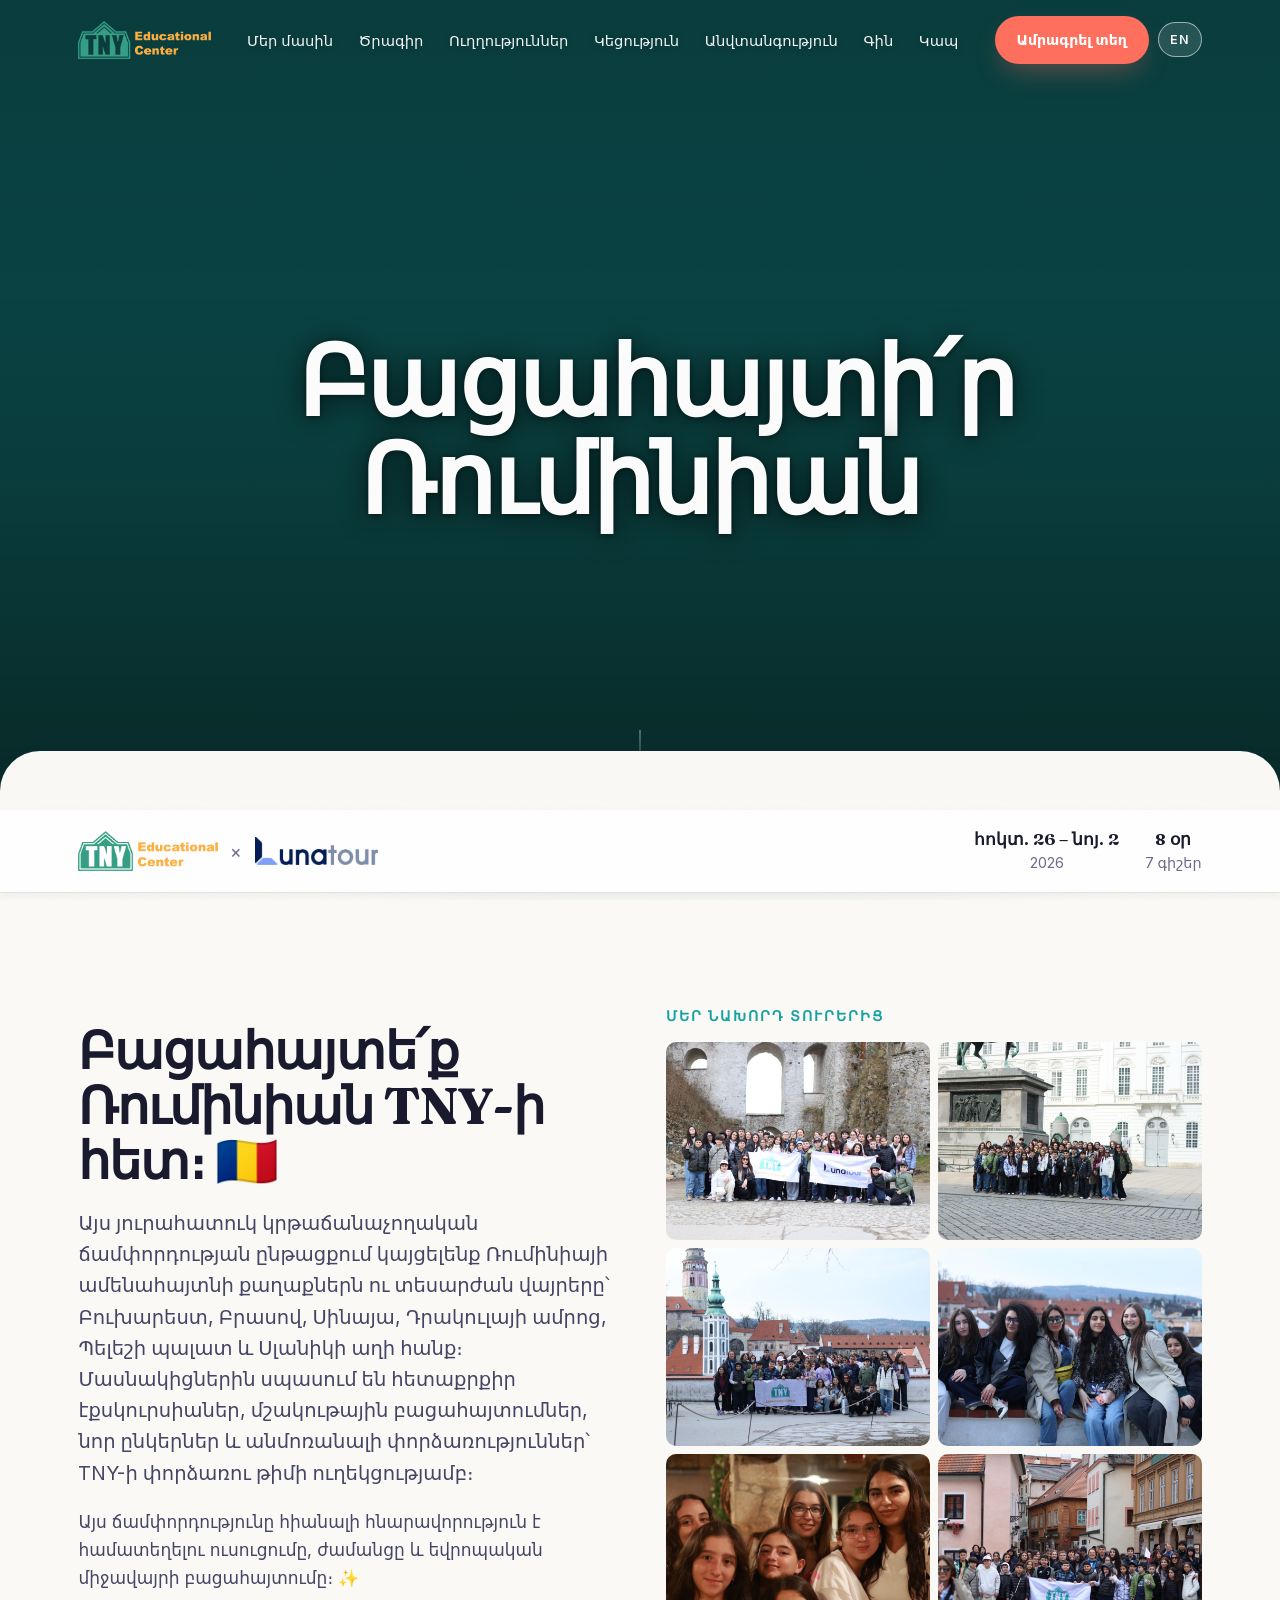
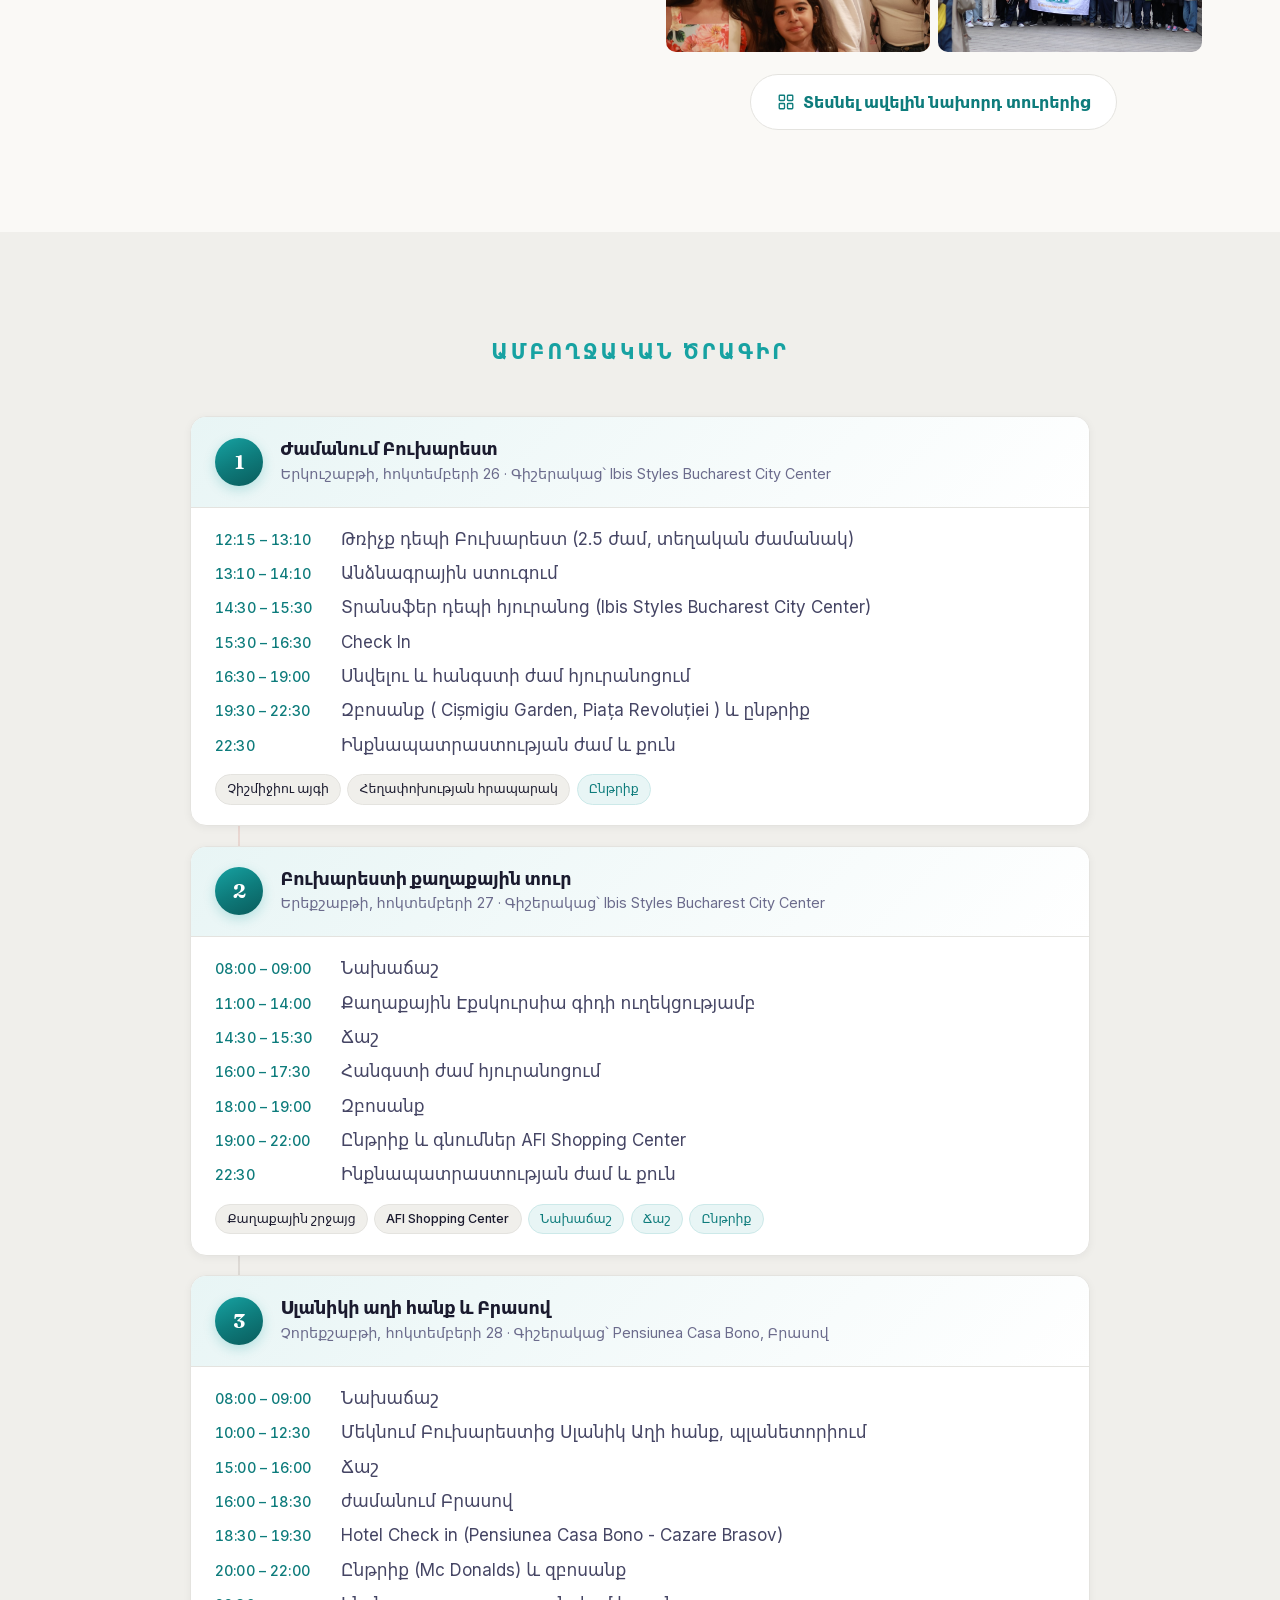
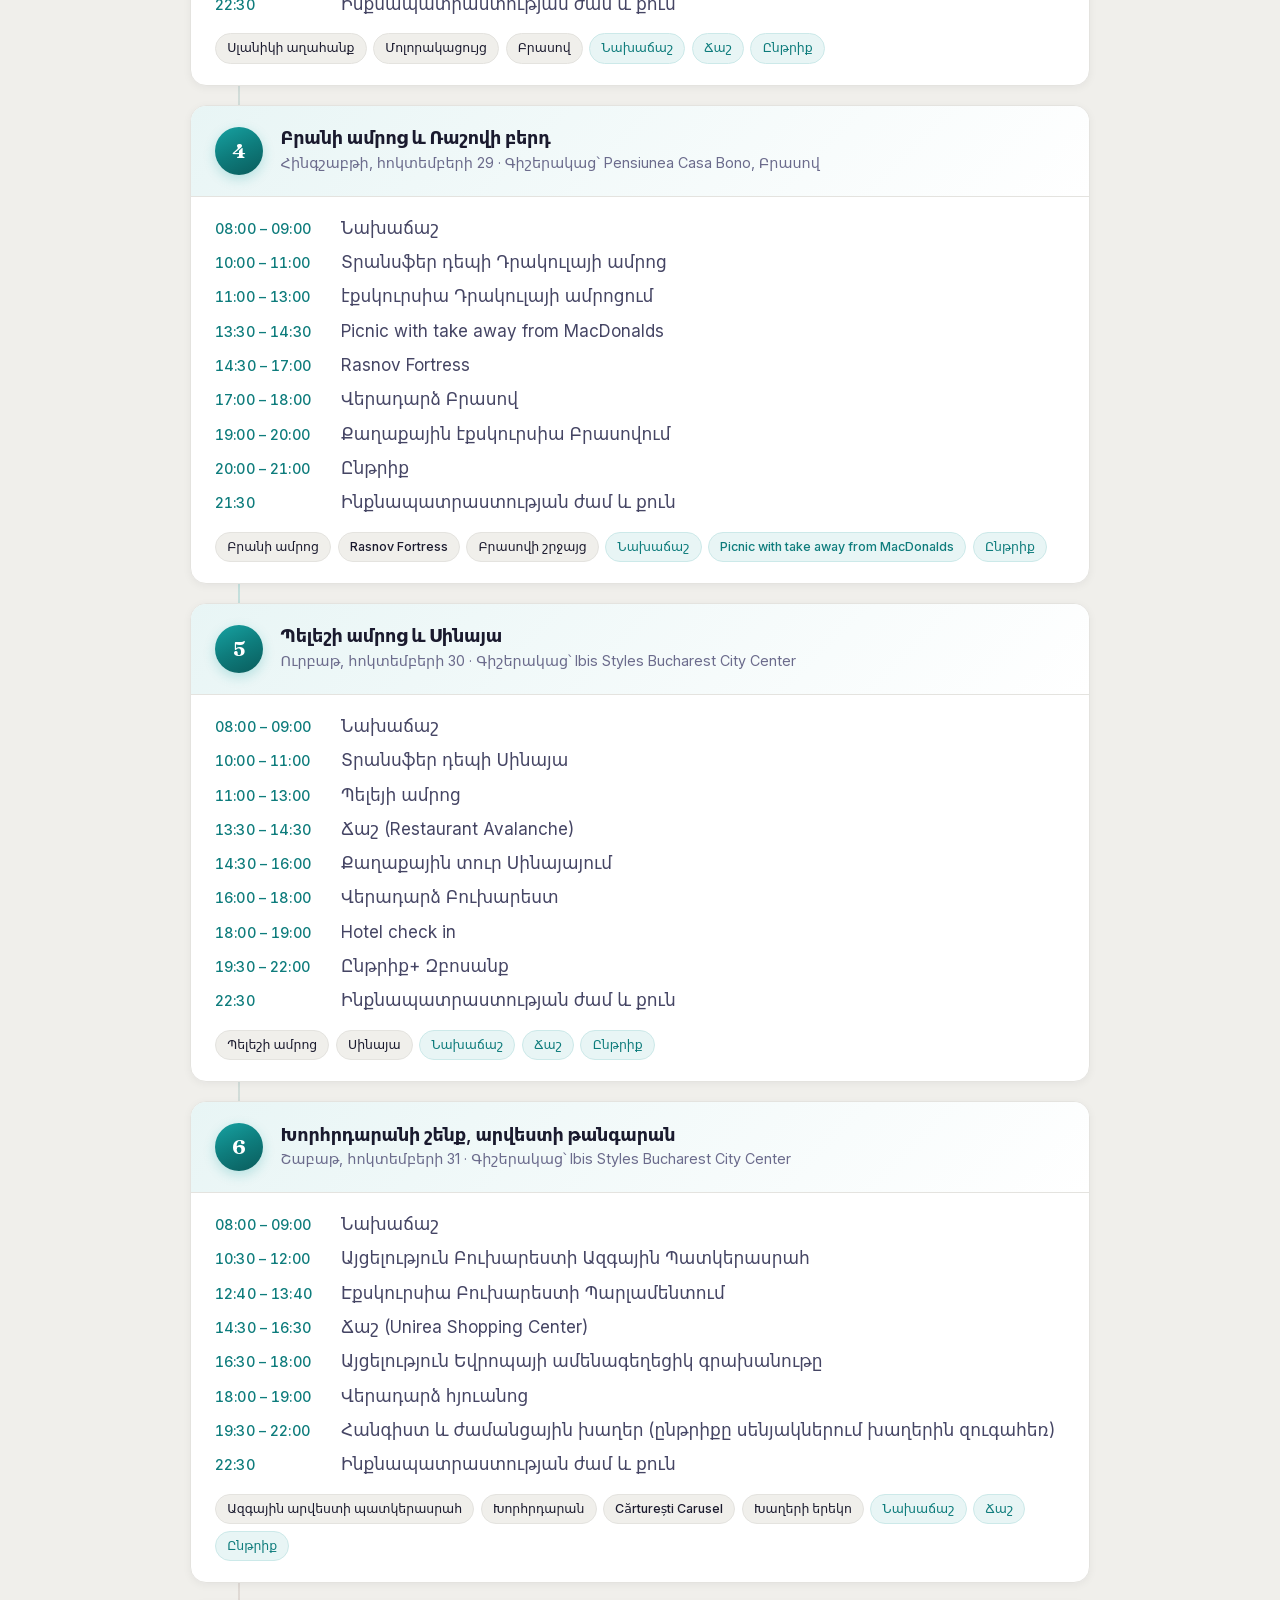
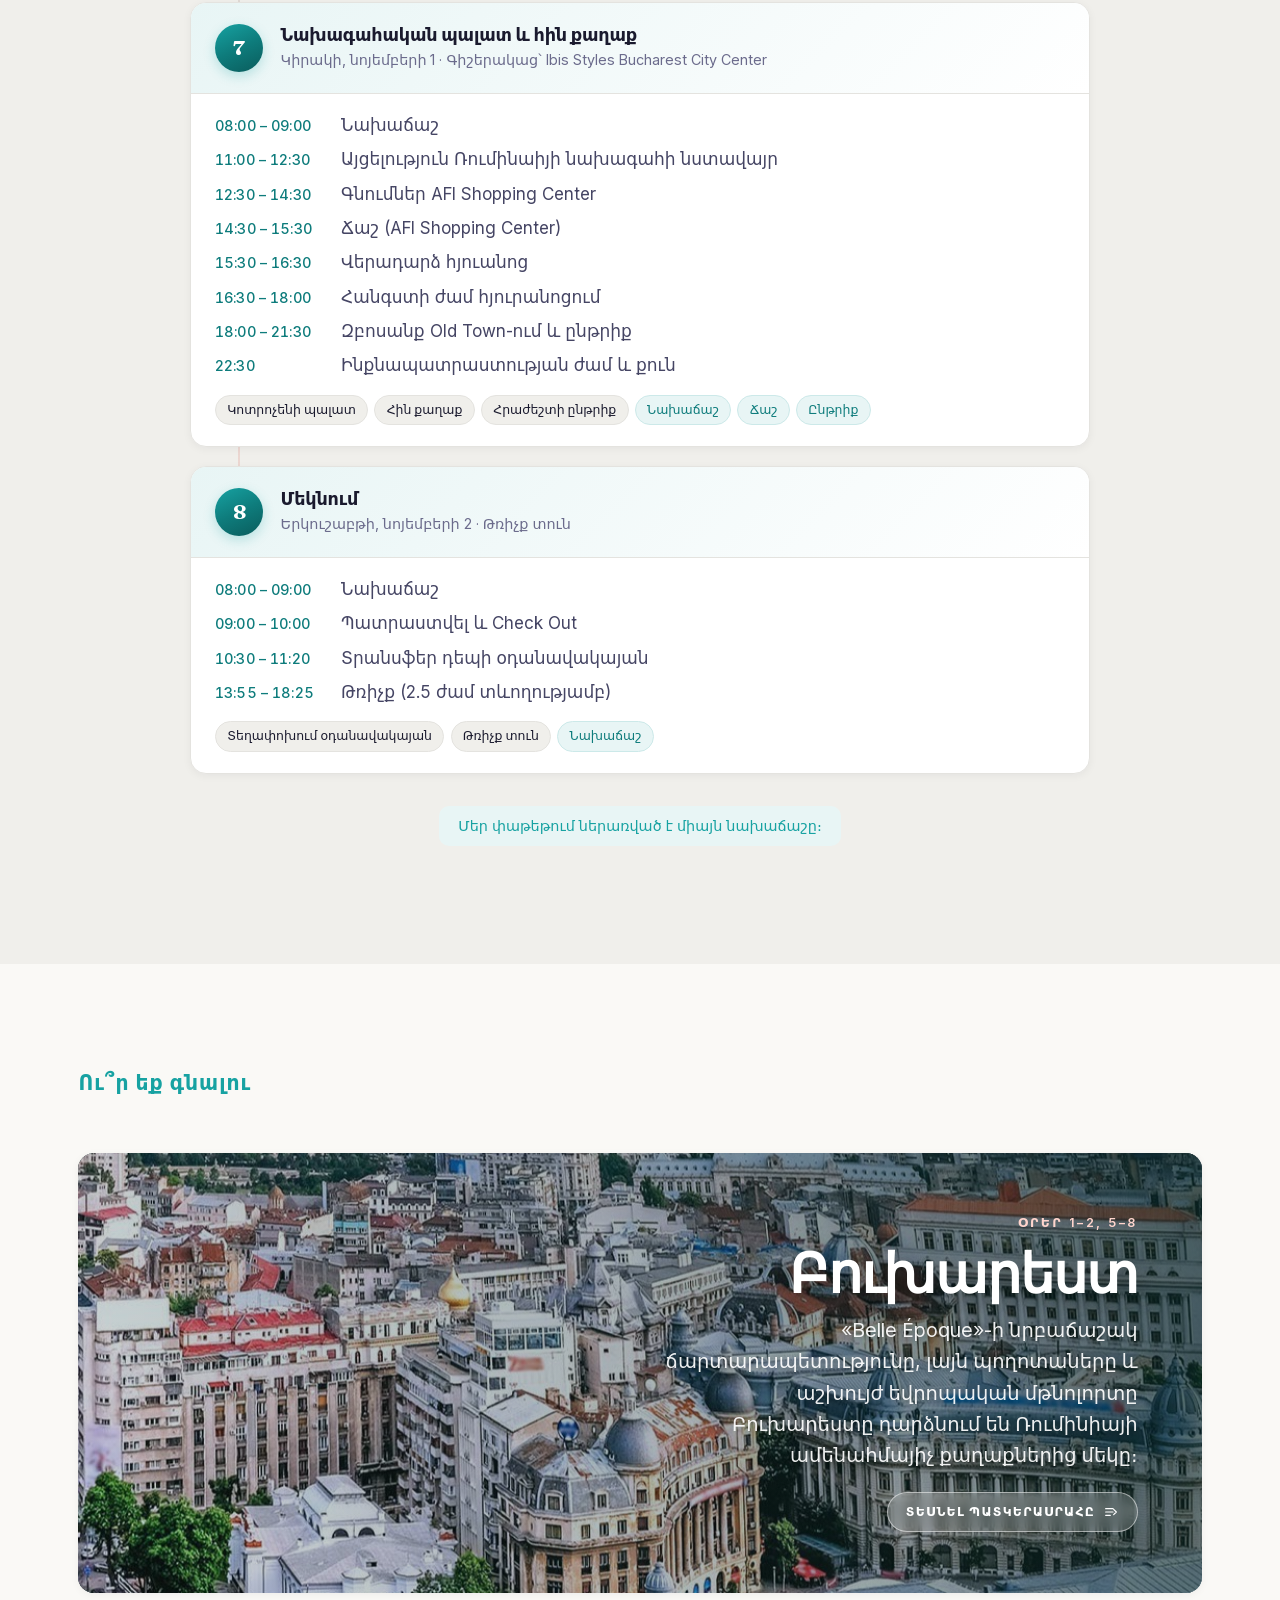
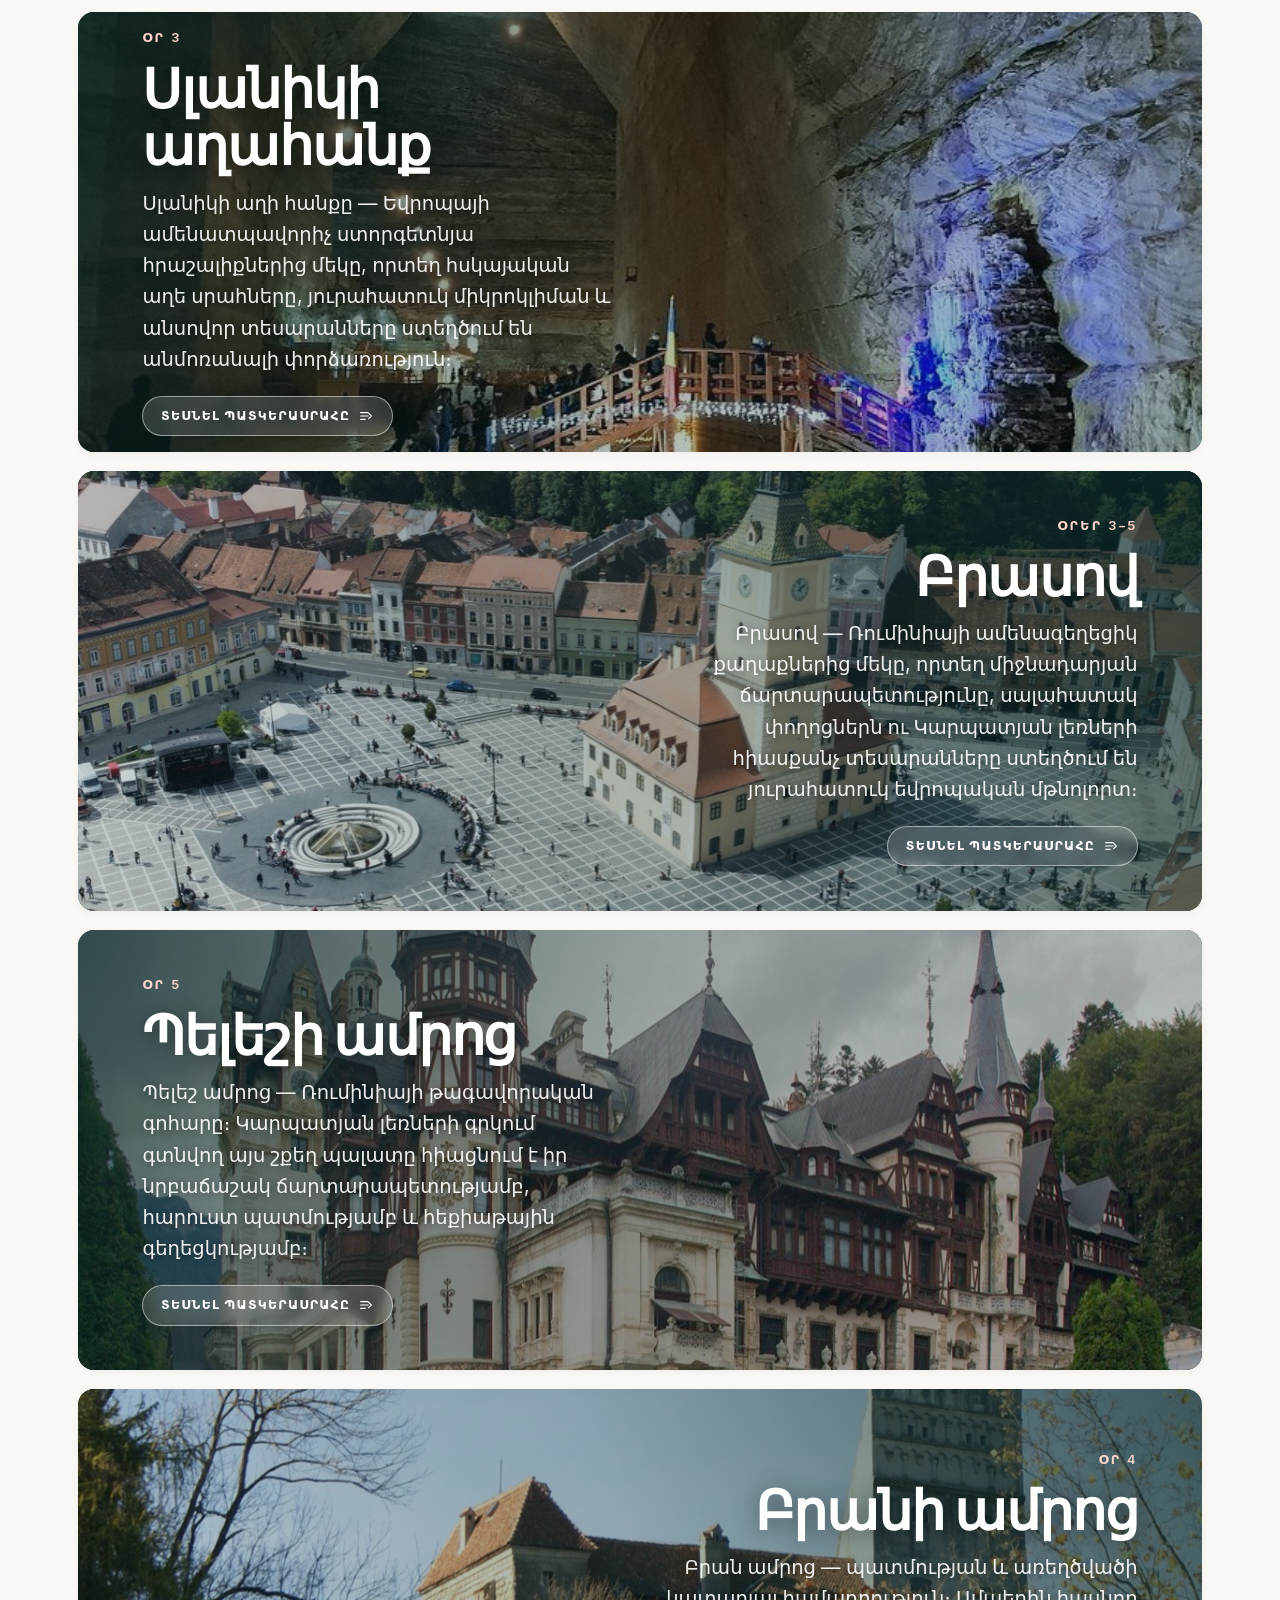
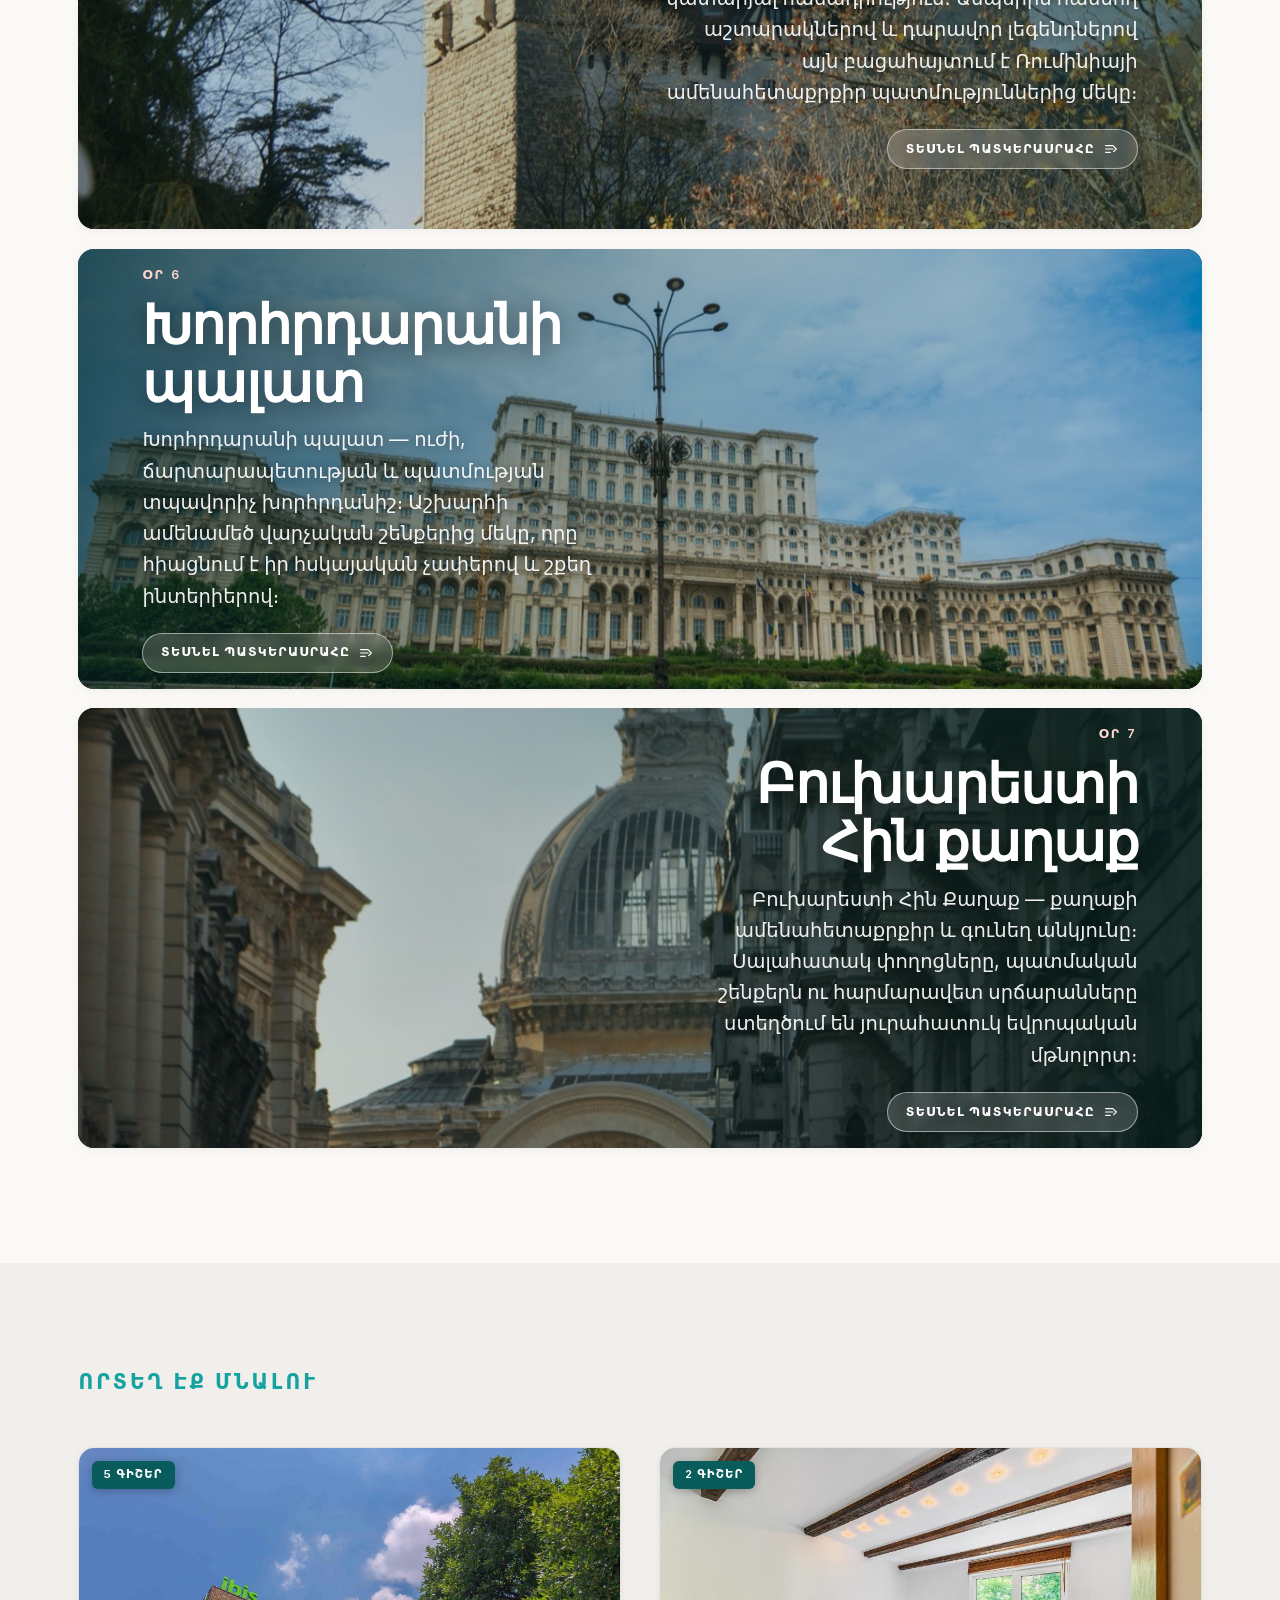
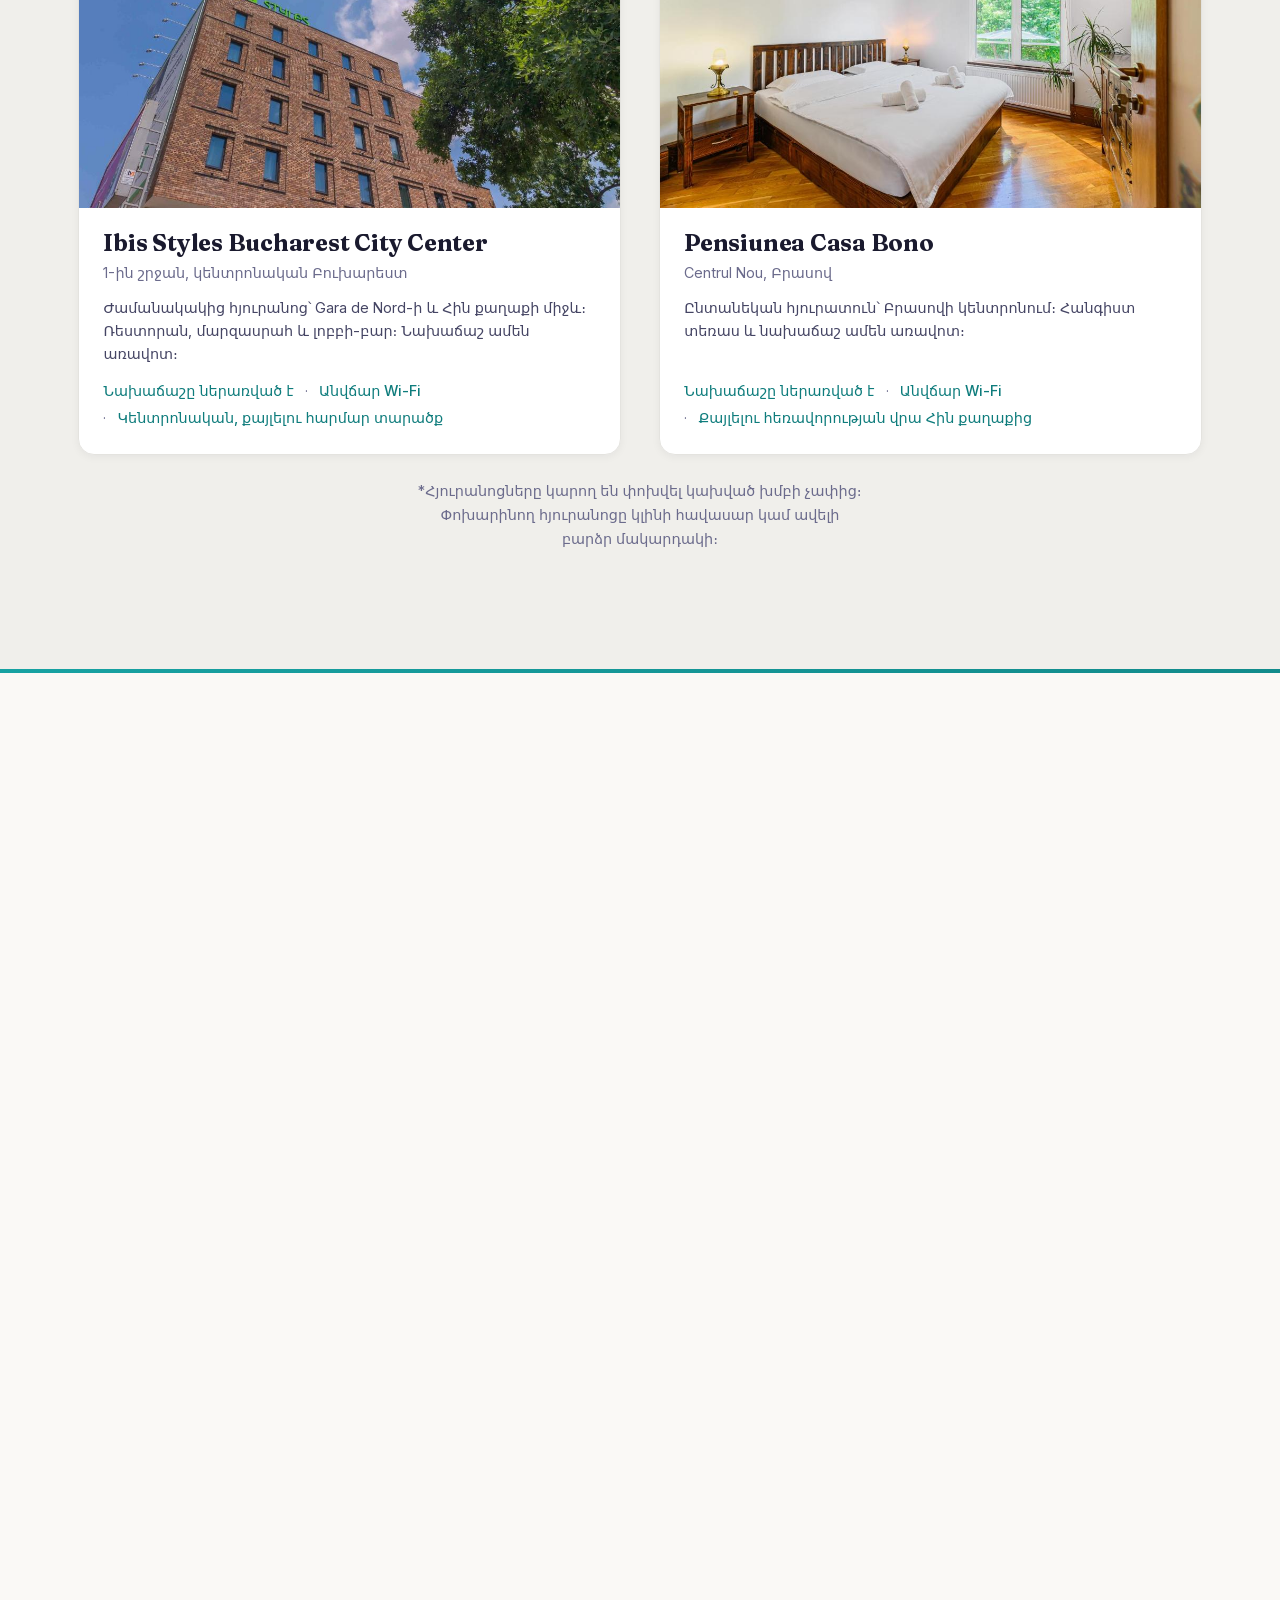
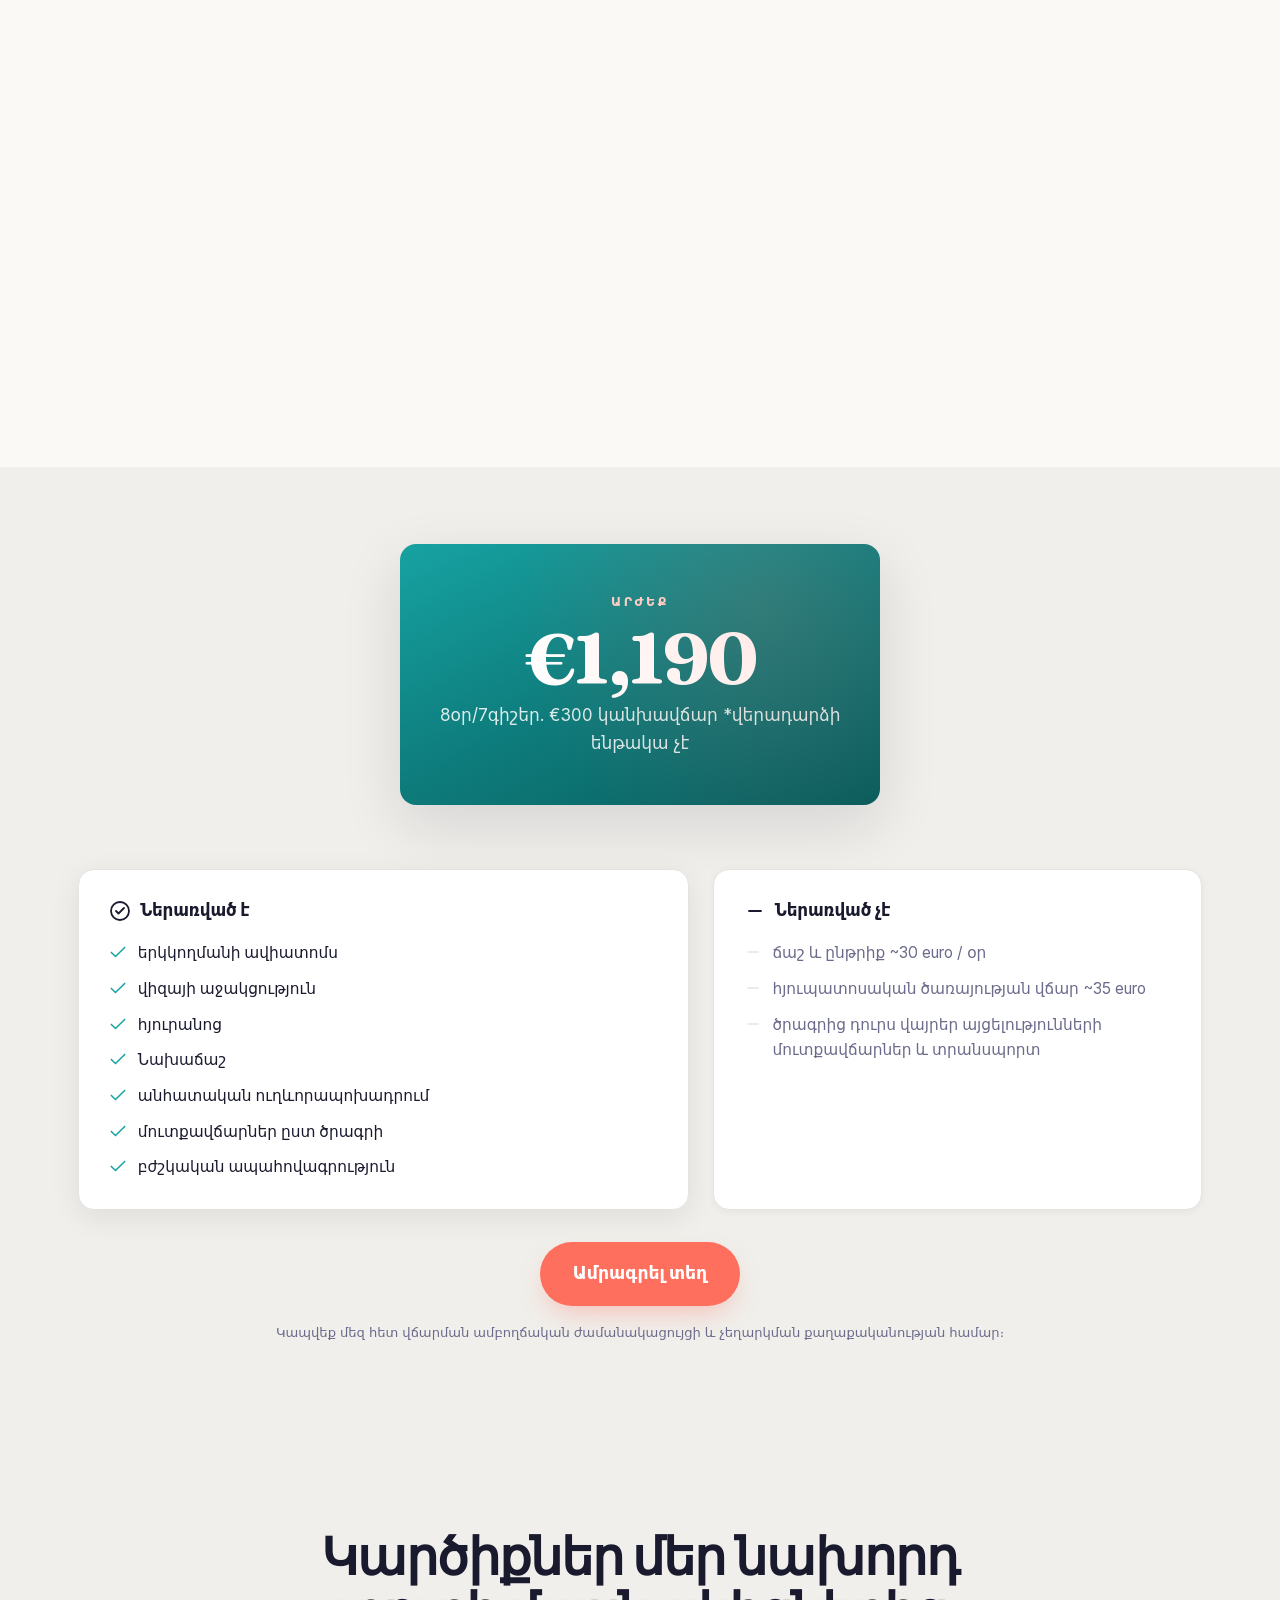
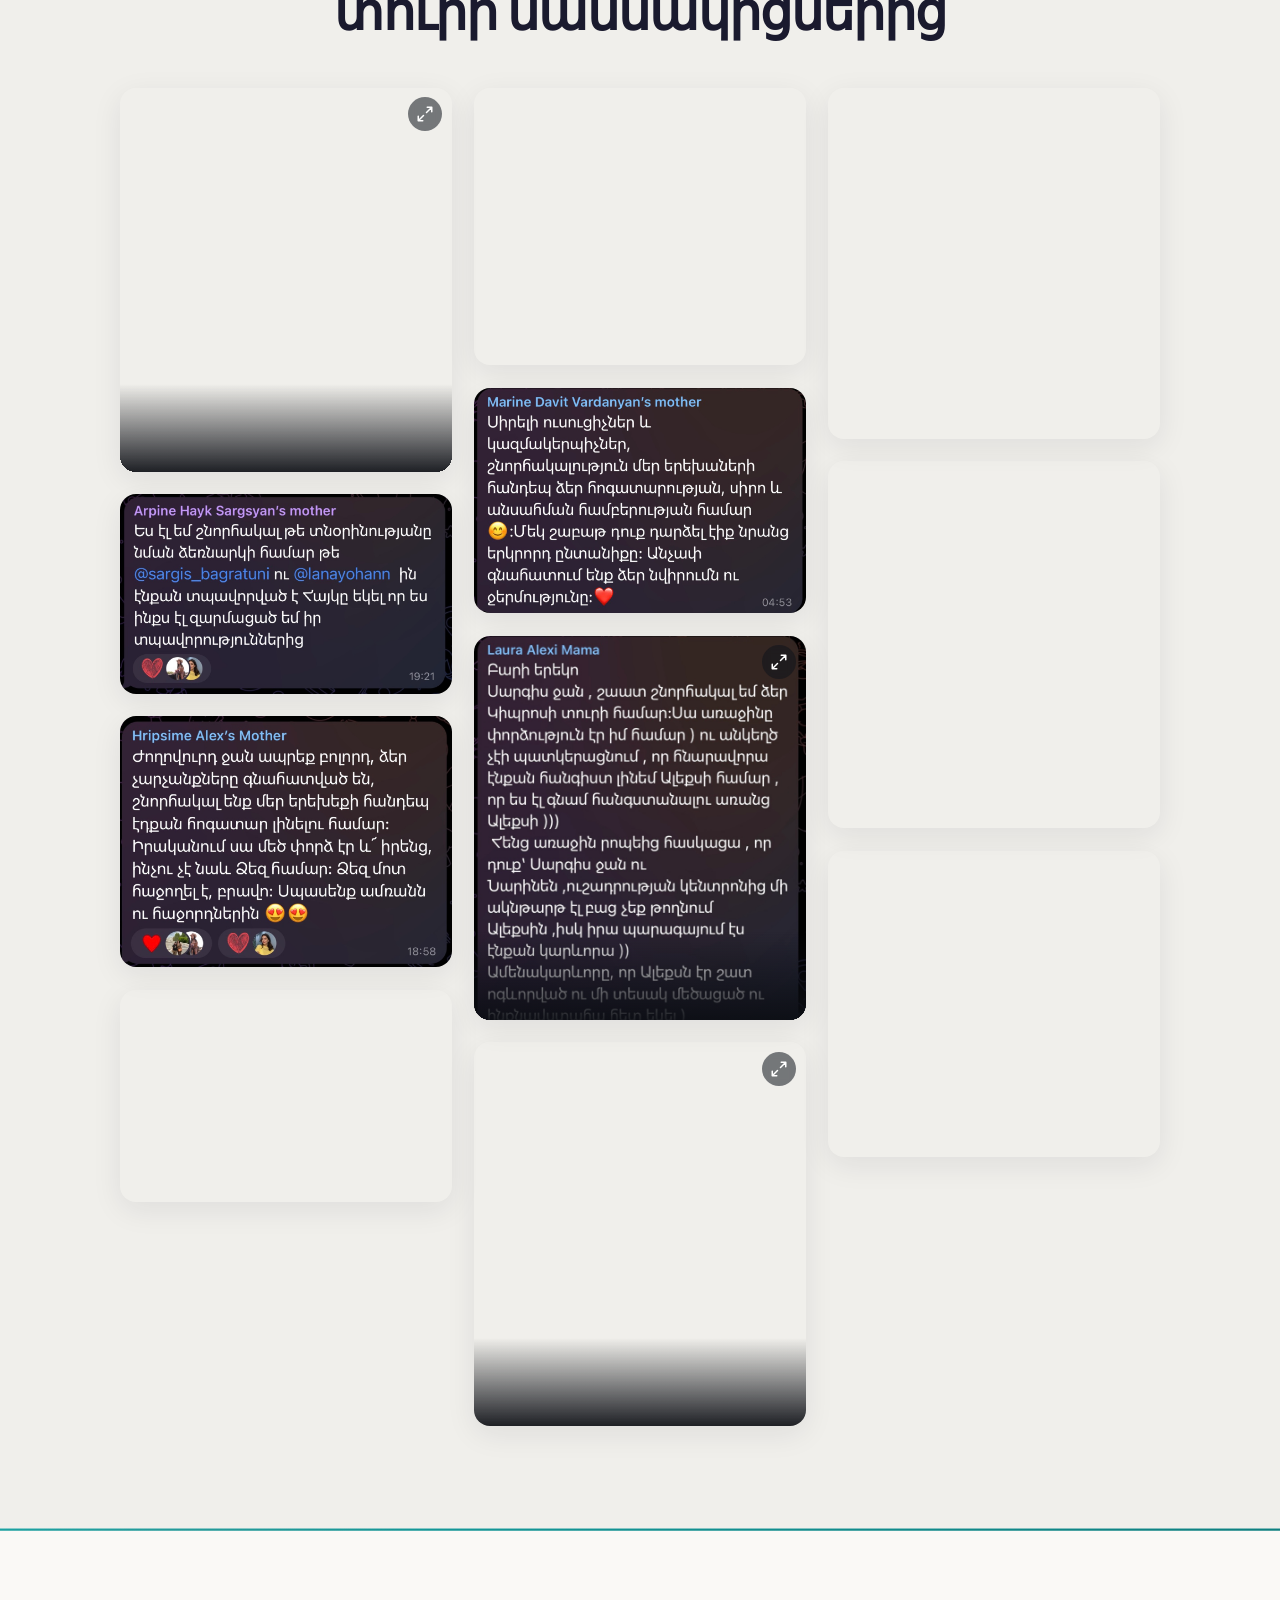
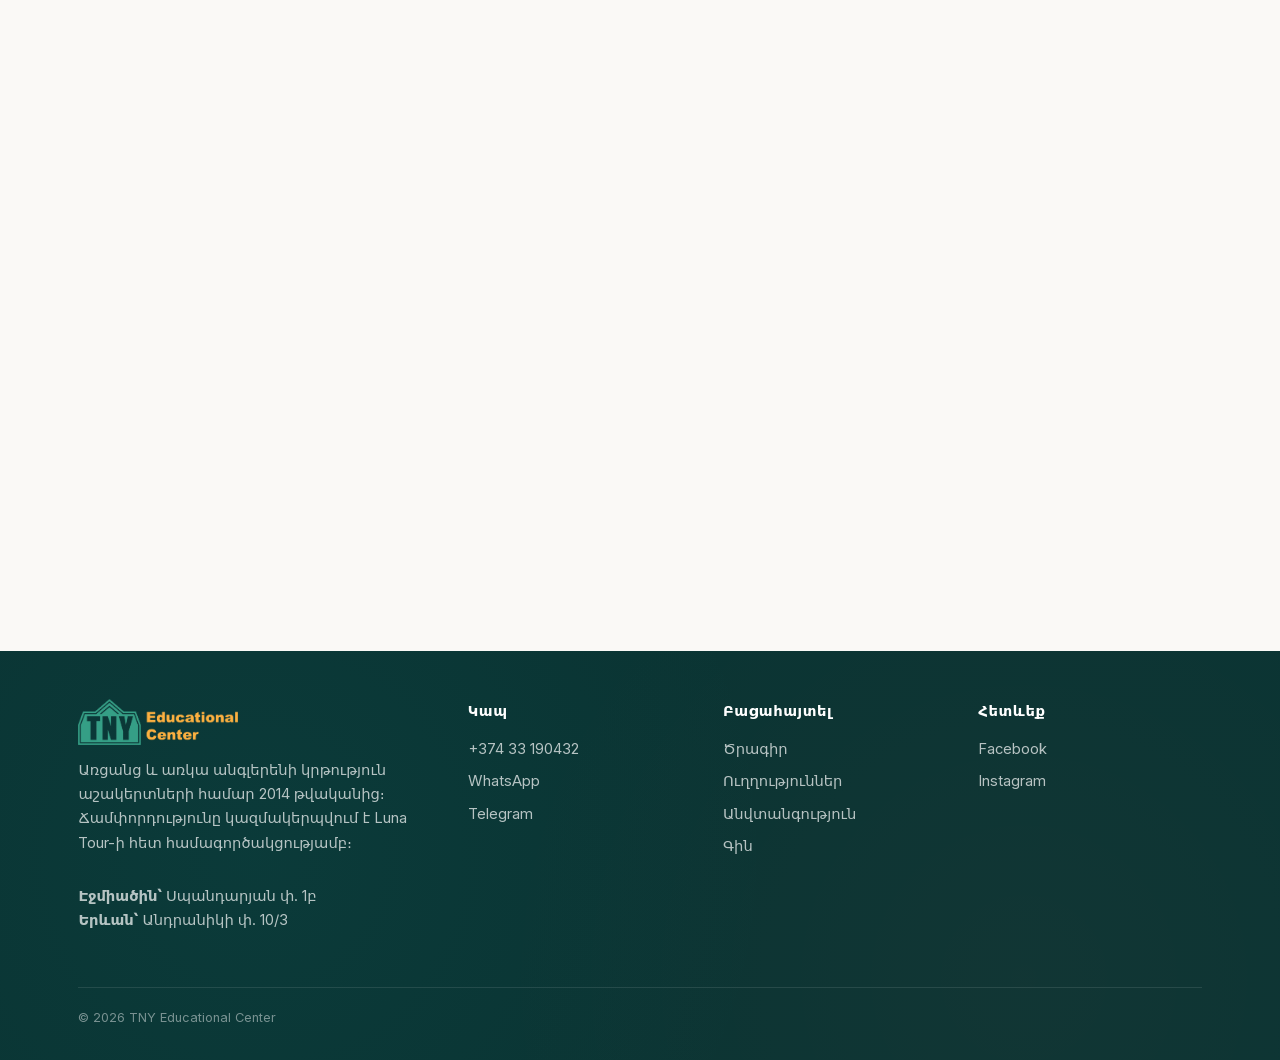
==== commit 91243f08: "Refine reviews: accessibility, affordance, and lightbox polish Adversarial UX + engineering review o" ====
--- a/index.html
+++ b/index.html
@@ -14,7 +14,7 @@
 <link rel="icon" href="data:image/svg+xml,%3Csvg xmlns='http://www.w3.org/2000/svg' viewBox='0 0 100 100'%3E%3Crect width='100' height='100' rx='20' fill='%2317A2A2'/%3E%3Ctext x='50' y='68' font-size='44' text-anchor='middle' fill='%23fff' font-family='Georgia'%3ETNY%3C/text%3E%3C/svg%3E">
 <link rel="preload" href="assets/fonts/fraunces-700.woff2" as="font" type="font/woff2" crossorigin>
 <link rel="preload" href="assets/fonts/inter-400.woff2" as="font" type="font/woff2" crossorigin>
-<link rel="stylesheet" href="assets/css/styles.css?v=98">
+<link rel="stylesheet" href="assets/css/styles.css?v=99">
 </head>
 <body>
 
@@ -492,17 +492,17 @@
       <h2>Parents who were nervous, and glad they said yes</h2>
     </div>
     <div class="review-grid" data-reveal>
-      <figure class="review-shot"><img src="assets/img/reviews/01.jpg" alt="Message from a parent" width="943" height="1200" loading="lazy" decoding="async"></figure>
-      <figure class="review-shot"><img src="assets/img/reviews/02.jpg" alt="Message from a parent" width="1200" height="723" loading="lazy" decoding="async"></figure>
-      <figure class="review-shot"><img src="assets/img/reviews/03.jpg" alt="Message from a parent" width="1200" height="909" loading="lazy" decoding="async"></figure>
-      <figure class="review-shot"><img src="assets/img/reviews/04.jpg" alt="Message from a parent" width="1200" height="769" loading="lazy" decoding="async"></figure>
-      <figure class="review-shot"><img src="assets/img/reviews/05.jpg" alt="Message from a parent" width="1200" height="1005" loading="lazy" decoding="async"></figure>
-      <figure class="review-shot"><img src="assets/img/reviews/06.jpg" alt="Message from a parent" width="1200" height="816" loading="lazy" decoding="async"></figure>
-      <figure class="review-shot"><img src="assets/img/reviews/07.jpg" alt="Message from a parent" width="742" height="1200" loading="lazy" decoding="async"></figure>
-      <figure class="review-shot"><img src="assets/img/reviews/08.jpg" alt="Message from a parent" width="736" height="1200" loading="lazy" decoding="async"></figure>
-      <figure class="review-shot"><img src="assets/img/reviews/09.jpg" alt="Message from a parent" width="1133" height="1200" loading="lazy" decoding="async"></figure>
-      <figure class="review-shot"><img src="assets/img/reviews/10.jpg" alt="Message from a parent" width="1084" height="1200" loading="lazy" decoding="async"></figure>
-      <figure class="review-shot"><img src="assets/img/reviews/11.jpg" alt="Message from a parent" width="1200" height="1108" loading="lazy" decoding="async"></figure>
+      <button class="review-shot" type="button"><img src="assets/img/reviews/01.jpg" alt="Parent review — Tatev" width="943" height="1200" loading="lazy" decoding="async"></button>
+      <button class="review-shot" type="button"><img src="assets/img/reviews/02.jpg" alt="Parent review — Arpine Hayk Sargsyan's mother" width="1200" height="723" loading="lazy" decoding="async"></button>
+      <button class="review-shot" type="button"><img src="assets/img/reviews/03.jpg" alt="Parent review — Hripsime Alex's Mother" width="1200" height="909" loading="lazy" decoding="async"></button>
+      <button class="review-shot" type="button"><img src="assets/img/reviews/04.jpg" alt="Parent review — Eva Samvel Khmelyan's mother" width="1200" height="769" loading="lazy" decoding="async"></button>
+      <button class="review-shot" type="button"><img src="assets/img/reviews/05.jpg" alt="Parent review — Sasun Khachatryan's mother" width="1200" height="1005" loading="lazy" decoding="async"></button>
+      <button class="review-shot" type="button"><img src="assets/img/reviews/06.jpg" alt="Parent review — Marine Davit Vardanyan's mother" width="1200" height="816" loading="lazy" decoding="async"></button>
+      <button class="review-shot" type="button"><img src="assets/img/reviews/07.jpg" alt="Parent review — Laura Alexi Mama" width="742" height="1200" loading="lazy" decoding="async"></button>
+      <button class="review-shot" type="button"><img src="assets/img/reviews/08.jpg" alt="Parent review — Marina Barseghyan" width="736" height="1200" loading="lazy" decoding="async"></button>
+      <button class="review-shot" type="button"><img src="assets/img/reviews/09.jpg" alt="Parent review — Aelita's Mother Ani" width="1133" height="1200" loading="lazy" decoding="async"></button>
+      <button class="review-shot" type="button"><img src="assets/img/reviews/10.jpg" alt="Parent review — Inga Harutyunyan (Yeva)" width="1084" height="1200" loading="lazy" decoding="async"></button>
+      <button class="review-shot" type="button"><img src="assets/img/reviews/11.jpg" alt="Parent review — Lidia" width="1200" height="1108" loading="lazy" decoding="async"></button>
     </div>
   </div>
 </section>
@@ -638,8 +638,9 @@
 </script>
 
 <!-- Reviews lightbox -->
-<div class="tg-lightbox" id="rvLightbox" hidden>
+<div class="tg-lightbox" id="rvLightbox" role="dialog" aria-modal="true" aria-label="Parent reviews" hidden>
   <button class="tg-lb-back" id="rvBack"><svg aria-hidden="true" viewBox="0 0 24 24"><path d="M19 12H5M12 19l-7-7 7-7" stroke="currentColor" stroke-width="2" fill="none" stroke-linecap="round" stroke-linejoin="round"/></svg> Back</button>
+  <span class="tg-lb-count" id="rvCount" aria-hidden="true"></span>
   <div class="tg-lb-stage">
     <button class="tg-lb-arrow tg-lb-prev" id="rvPrev" aria-label="Previous"><svg aria-hidden="true" viewBox="0 0 24 24"><path d="M15 18l-6-6 6-6" stroke="currentColor" stroke-width="2.5" fill="none" stroke-linecap="round" stroke-linejoin="round"/></svg></button>
     <img id="rvLbImg" src="" alt="">
@@ -648,45 +649,73 @@
 </div>
 <script>
 (function(){
-  var shots=[].slice.call(document.querySelectorAll('.review-shot img')),
+  var triggers=[].slice.call(document.querySelectorAll('.review-shot')),
+      shots=triggers.map(function(t){return t.querySelector('img');}),
       lb=document.getElementById('rvLightbox'),
       lbImg=document.getElementById('rvLbImg'),
       back=document.getElementById('rvBack'),
       prevBtn=document.getElementById('rvPrev'),
       nextBtn=document.getElementById('rvNext'),
-      cur=0;
+      countEl=document.getElementById('rvCount'),
+      cur=0, lastFocus=null;
   if(!shots.length)return;
   var multi=shots.length>1;
-  if(!multi){prevBtn.style.display='none';nextBtn.style.display='none';}
-
+  if(!multi){prevBtn.hidden=true;nextBtn.hidden=true;}
+
+  function render(){
+    var img=shots[cur];
+    lbImg.src=img.src; lbImg.alt=img.alt||'';
+    if(countEl)countEl.textContent=(cur+1)+' / '+shots.length;
+    if(multi){[(cur+1)%shots.length,(cur-1+shots.length)%shots.length].forEach(function(i){var p=new Image();p.src=shots[i].src;});}
+  }
   function openAt(i){
-    cur=i;lbImg.src=shots[cur].src;lb.hidden=false;
+    cur=i; lastFocus=document.activeElement;
+    render(); lb.hidden=false;
     if(window._lenis)window._lenis.stop();
     document.body.style.overflow='hidden';
     document.documentElement.style.overflow='hidden';
+    (multi?nextBtn:back).focus();
   }
   function close(){
     lb.hidden=true;
     document.body.style.overflow='';
     document.documentElement.style.overflow='';
     if(window._lenis)window._lenis.start();
+    if(lastFocus&&lastFocus.focus)lastFocus.focus();
   }
-  function prev(){cur=(cur-1+shots.length)%shots.length;lbImg.src=shots[cur].src;}
-  function next(){cur=(cur+1)%shots.length;lbImg.src=shots[cur].src;}
+  function go(d){cur=(cur+d+shots.length)%shots.length;render();}
 
   lb.addEventListener('wheel',function(e){e.stopPropagation()},{passive:true});
   lb.addEventListener('touchmove',function(e){e.stopPropagation()},{passive:true});
-  shots.forEach(function(img,i){img.style.cursor='zoom-in';img.addEventListener('click',function(){openAt(i)});});
+  lbImg.addEventListener('error',function(){lbImg.alt='Image unavailable';});
+  triggers.forEach(function(t,i){t.addEventListener('click',function(){openAt(i)});});
   back.addEventListener('click',close);
   lb.addEventListener('click',function(e){if(e.target===lb)close()});
-  prevBtn.addEventListener('click',prev);
-  nextBtn.addEventListener('click',next);
-  document.addEventListener('keydown',function(e){
-    if(lb.hidden)return;
-    if(e.key==='Escape'){close();e.preventDefault();}
-    if(multi&&e.key==='ArrowLeft'){prev();e.preventDefault();}
-    if(multi&&e.key==='ArrowRight'){next();e.preventDefault();}
+  prevBtn.addEventListener('click',function(){go(-1)});
+  nextBtn.addEventListener('click',function(){go(1)});
+
+  lb.addEventListener('keydown',function(e){
+    if(e.key==='Escape'){close();e.preventDefault();return;}
+    if(multi&&e.key==='ArrowLeft'){go(-1);e.preventDefault();return;}
+    if(multi&&e.key==='ArrowRight'){go(1);e.preventDefault();return;}
+    if(e.key==='Tab'){
+      var f=[back,prevBtn,nextBtn].filter(function(el){return el&&!el.hidden;}),
+          first=f[0], last=f[f.length-1];
+      if(e.shiftKey&&document.activeElement===first){last.focus();e.preventDefault();}
+      else if(!e.shiftKey&&document.activeElement===last){first.focus();e.preventDefault();}
+    }
   });
+
+  function markClipped(){
+    triggers.forEach(function(t){
+      var img=t.querySelector('img');
+      t.classList.toggle('is-clipped', img.offsetHeight > t.clientHeight + 2);
+    });
+  }
+  window.addEventListener('load',markClipped);
+  window.addEventListener('resize',markClipped);
+  shots.forEach(function(img){if(!img.complete)img.addEventListener('load',markClipped);});
+  markClipped();
 })();
 </script>
 
@@ -747,7 +776,7 @@
 <script defer src="assets/js/vendor/gsap.min.js"></script>
 <script defer src="assets/js/vendor/ScrollTrigger.min.js"></script>
 <script defer src="assets/js/vendor/lenis.min.js"></script>
-<script defer src="assets/js/main.js?v=98"></script>
-<script defer src="assets/js/i18n.js?v=98"></script>
+<script defer src="assets/js/main.js?v=99"></script>
+<script defer src="assets/js/i18n.js?v=99"></script>
 </body>
 </html>
--- a/assets/css/styles.css
+++ b/assets/css/styles.css
@@ -269,12 +269,15 @@
 .tg-lb-back{align-self:flex-start;background:rgba(255,255,255,.12);border:1px solid rgba(255,255,255,.3);color:#fff;padding:.5rem 1.1rem;border-radius:999px;cursor:pointer;font-size:.88rem;display:inline-flex;align-items:center;gap:.4rem;transition:background var(--dur-fast);margin-bottom:.8rem}
 .tg-lb-back:hover{background:rgba(255,255,255,.25)}
 .tg-lb-back svg{width:16px;height:16px}
-.tg-lb-stage{flex:1;display:flex;align-items:center;justify-content:center;gap:1rem;min-height:0}
-.tg-lb-stage img{max-width:calc(100vw - 120px);max-height:calc(100vh - 100px);object-fit:contain;border-radius:var(--radius-sm)}
-.tg-lb-arrow{background:rgba(255,255,255,.1);border:1px solid rgba(255,255,255,.25);color:#fff;width:44px;height:44px;border-radius:50%;display:grid;place-items:center;cursor:pointer;flex-shrink:0;transition:background var(--dur-fast)}
+.tg-lb-count{position:absolute;top:1.15rem;left:50%;transform:translateX(-50%);color:rgba(255,255,255,.8);font-size:.85rem;letter-spacing:.06em;z-index:2;pointer-events:none}
+.tg-lb-stage{flex:1;display:flex;align-items:center;justify-content:center;min-height:0}
+.tg-lb-stage img{max-width:calc(100vw - 120px);max-height:calc(100vh - 100px);max-height:calc(100dvh - 100px);object-fit:contain;border-radius:var(--radius-sm)}
+.tg-lb-arrow{position:absolute;top:50%;transform:translateY(-50%);z-index:2;background:rgba(255,255,255,.1);border:1px solid rgba(255,255,255,.25);color:#fff;width:44px;height:44px;border-radius:50%;display:grid;place-items:center;cursor:pointer;transition:background var(--dur-fast)}
+.tg-lb-prev{left:1rem}
+.tg-lb-next{right:1rem}
 .tg-lb-arrow:hover{background:rgba(255,255,255,.25)}
 .tg-lb-arrow svg{width:22px;height:22px}
-@media(max-width:600px){.tg-lb-arrow{width:36px;height:36px}.tg-lb-arrow svg{width:18px;height:18px}.tg-lb-stage img{max-width:calc(100vw - 90px)}}
+@media(max-width:600px){.tg-lb-arrow{width:36px;height:36px}.tg-lb-arrow svg{width:18px;height:18px}.tg-lb-stage img{max-width:calc(100vw - 80px)}}
 @media(max-width:800px){.about-layout{grid-template-columns:1fr}.about-text{position:static}}
 
 /* ============================================================
@@ -478,10 +481,17 @@
 /* ============================================================
    REVIEWS (parent message screenshots)
    ============================================================ */
-.review-grid{column-width:290px;column-gap:clamp(.9rem,2vw,1.4rem);max-width:1000px;margin-inline:auto}
-.review-shot{margin:0 0 clamp(.9rem,2vw,1.4rem);break-inside:avoid;border-radius:var(--radius);overflow:hidden;box-shadow:var(--shadow-md);cursor:zoom-in;transition:transform var(--dur),box-shadow var(--dur)}
-.review-shot:hover{transform:translateY(-3px);box-shadow:var(--shadow-lg)}
+.review-grid{column-width:280px;column-gap:clamp(.9rem,2vw,1.4rem);max-width:1040px;margin-inline:auto}
+.review-shot{display:block;width:100%;padding:0;border:0;background:none;font:inherit;color:inherit;position:relative;margin:0 0 clamp(.9rem,2vw,1.4rem);break-inside:avoid;border-radius:var(--radius);overflow:hidden;box-shadow:var(--shadow-md);cursor:zoom-in;max-height:24rem;transition:transform var(--dur),box-shadow var(--dur)}
+.review-shot:hover{transform:translateY(-4px);box-shadow:var(--shadow-lg)}
+.review-shot:focus-visible{outline:none;box-shadow:var(--ring),var(--shadow-md)}
 .review-shot img{width:100%;height:auto;display:block}
+/* expand affordance: on hover/focus for all cards, always for clipped */
+.review-shot::after{content:"";position:absolute;top:.6rem;right:.6rem;width:34px;height:34px;border-radius:50%;background:rgba(15,20,28,.55) url("data:image/svg+xml,%3Csvg xmlns='http://www.w3.org/2000/svg' viewBox='0 0 24 24' fill='none' stroke='%23fff' stroke-width='2' stroke-linecap='round' stroke-linejoin='round'%3E%3Cpath d='M15 3h6v6M9 21H3v-6M21 3l-7 7M3 21l7-7'/%3E%3C/svg%3E") center/18px no-repeat;backdrop-filter:blur(4px);-webkit-backdrop-filter:blur(4px);opacity:0;transition:opacity var(--dur-fast);pointer-events:none}
+.review-shot:hover::after,.review-shot:focus-visible::after{opacity:1}
+/* clipped (long) cards: gradient fade + persistent expand cue */
+.review-shot.is-clipped::before{content:"";position:absolute;left:0;right:0;bottom:0;height:5.5rem;background:linear-gradient(to top,rgba(12,14,20,.92),rgba(12,14,20,0));pointer-events:none;z-index:1}
+.review-shot.is-clipped::after{opacity:1}
 
 /* ============================================================
    CONTACT
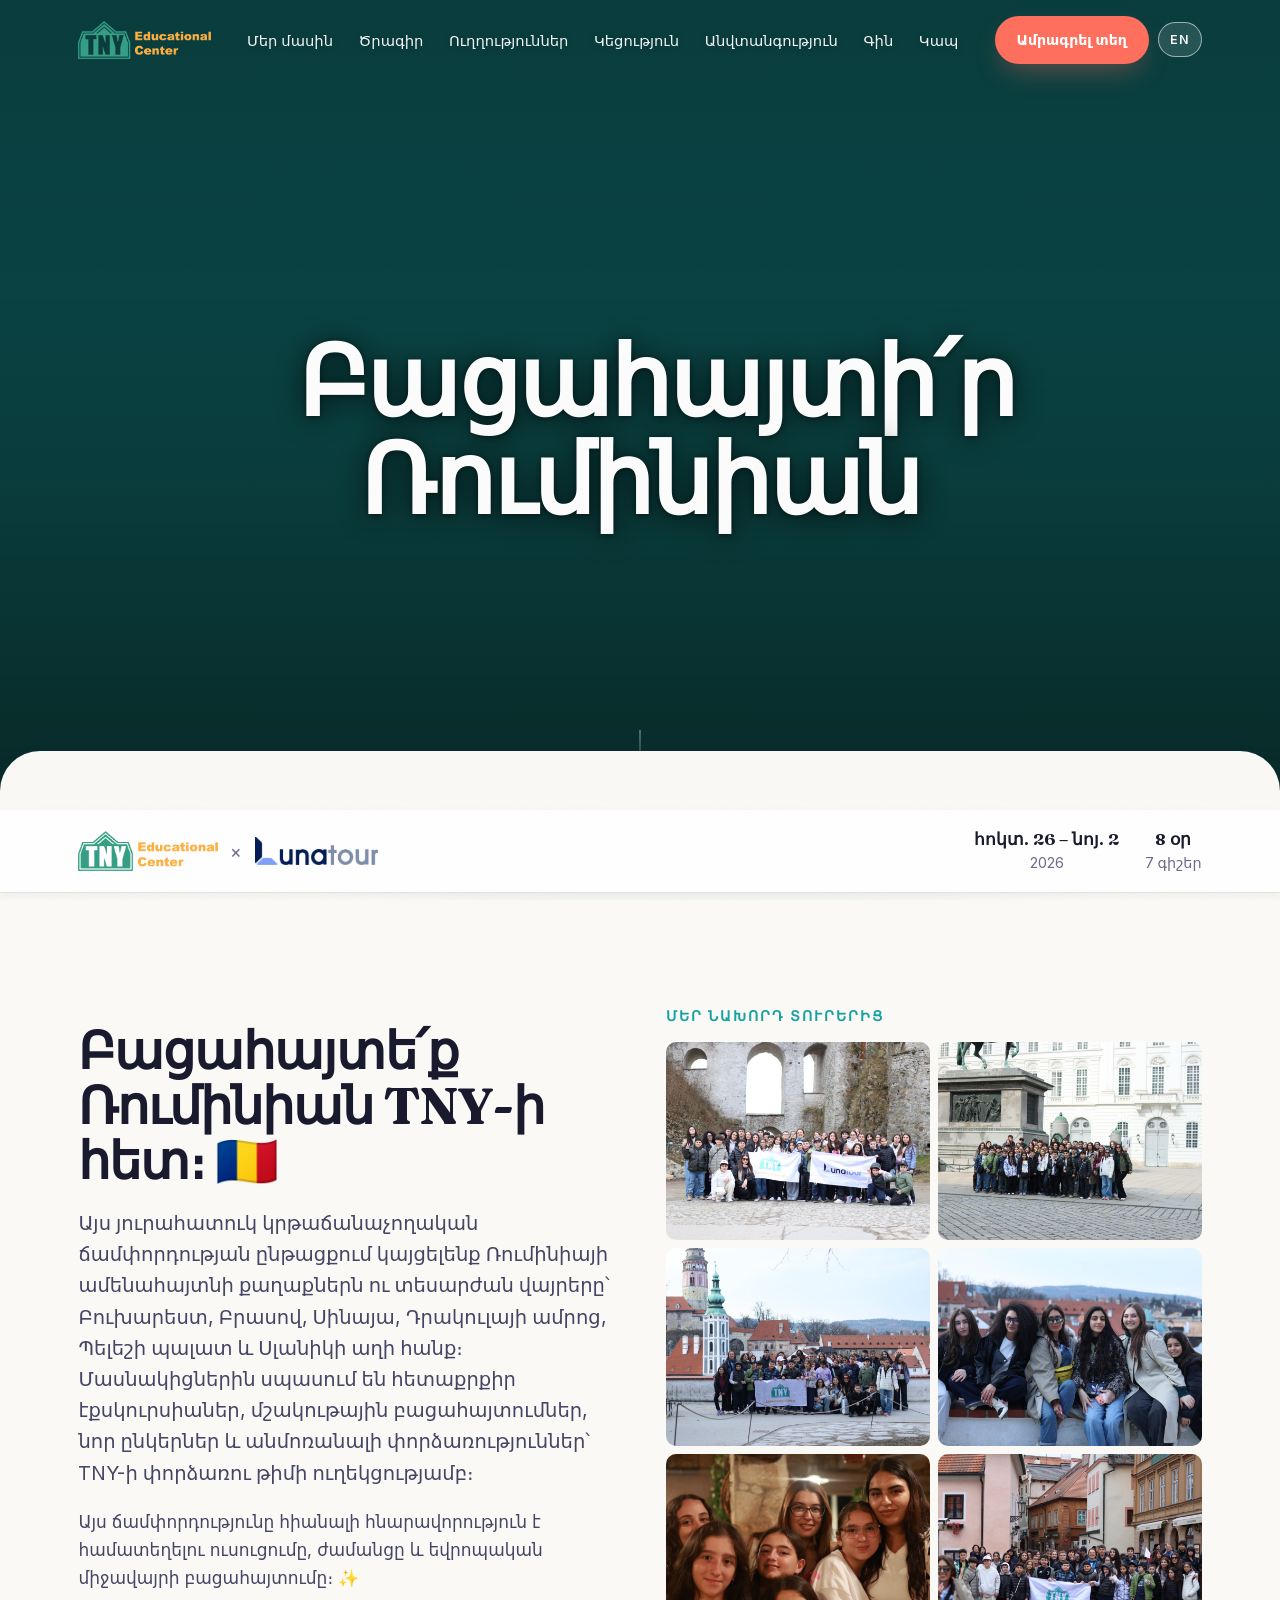
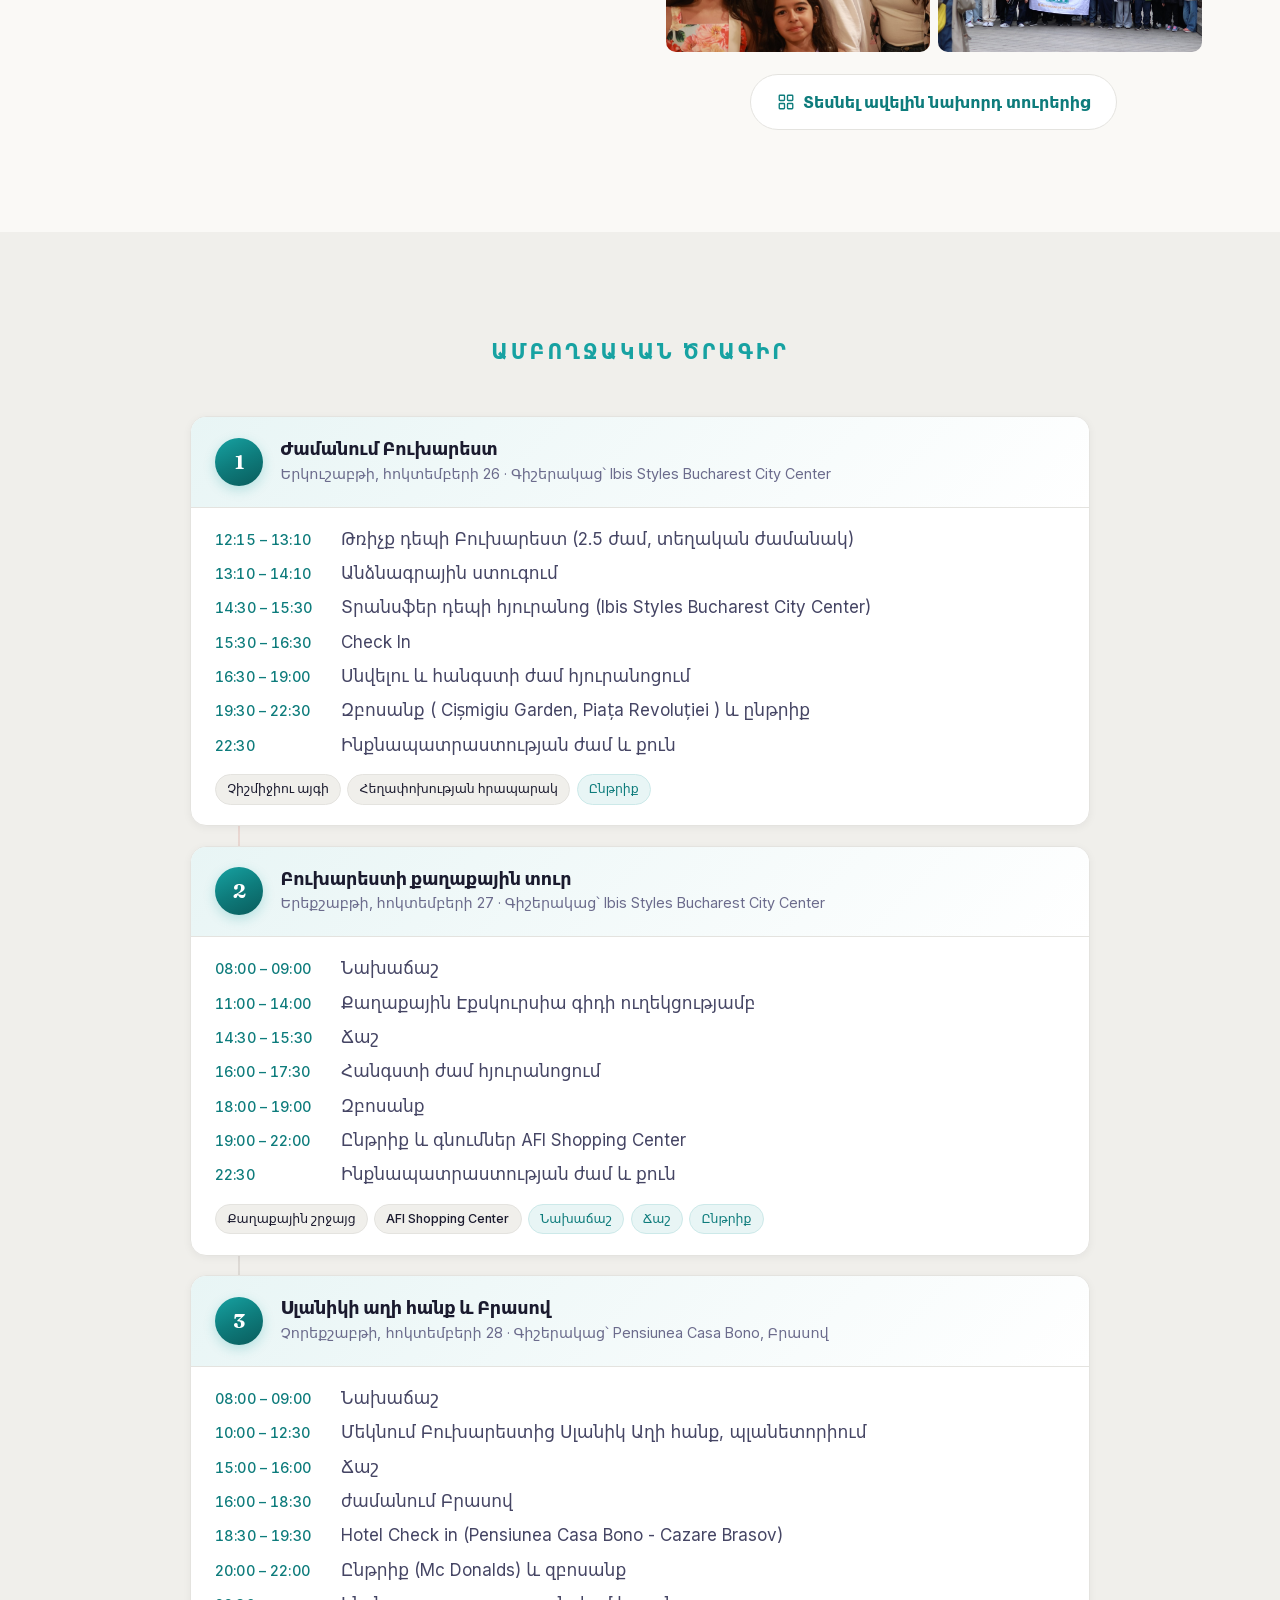
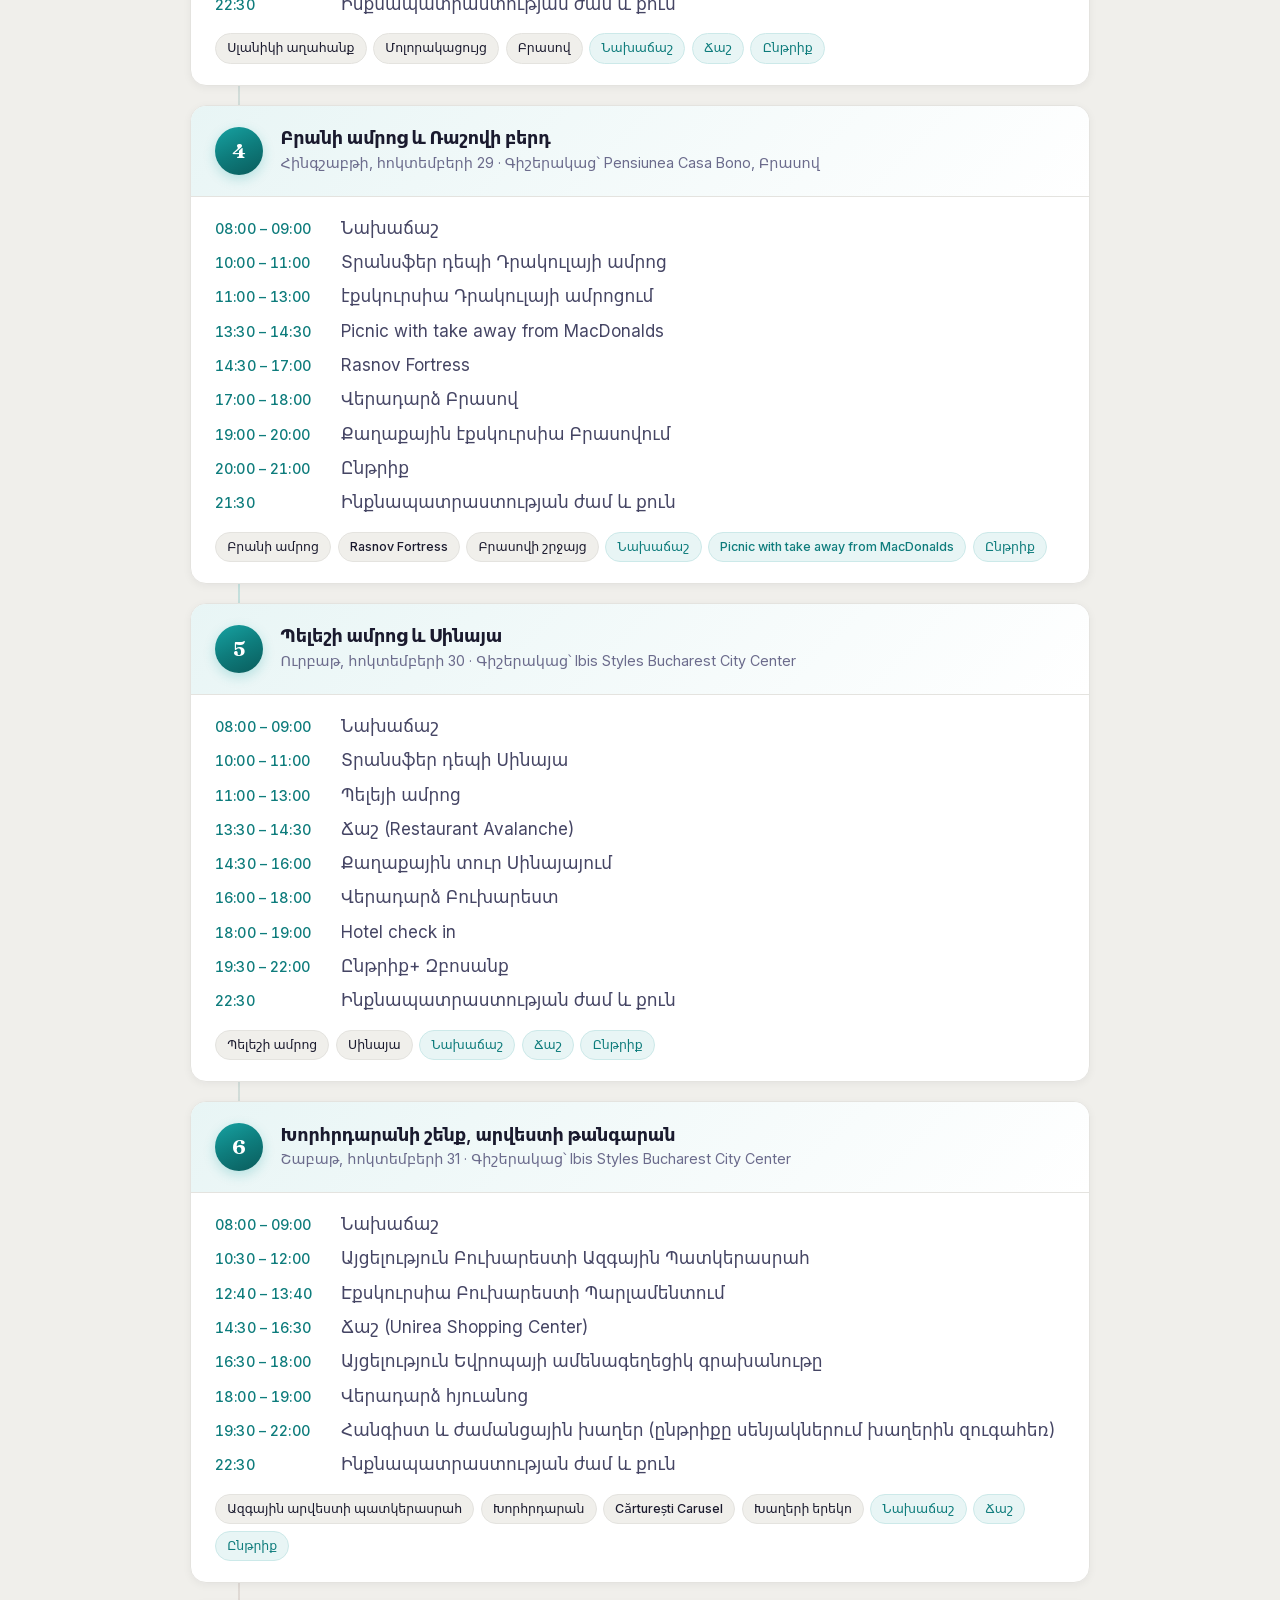
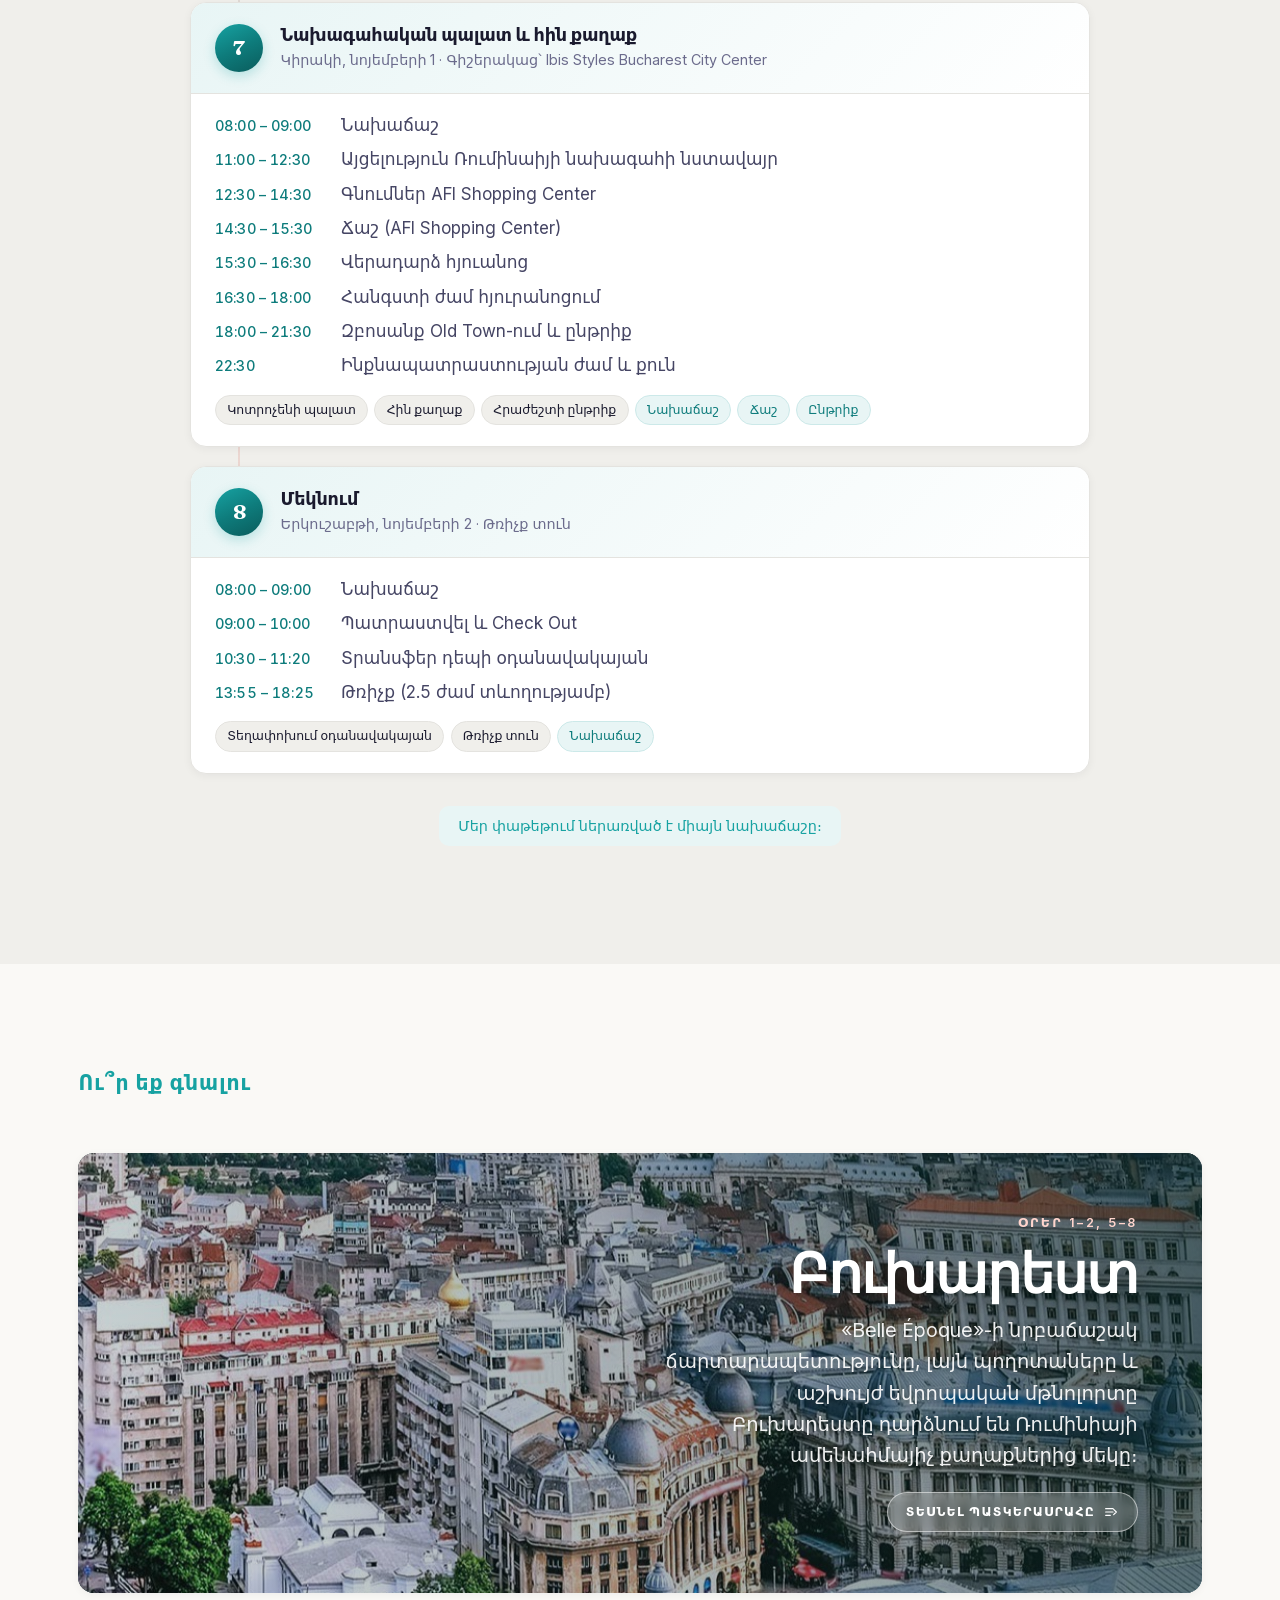
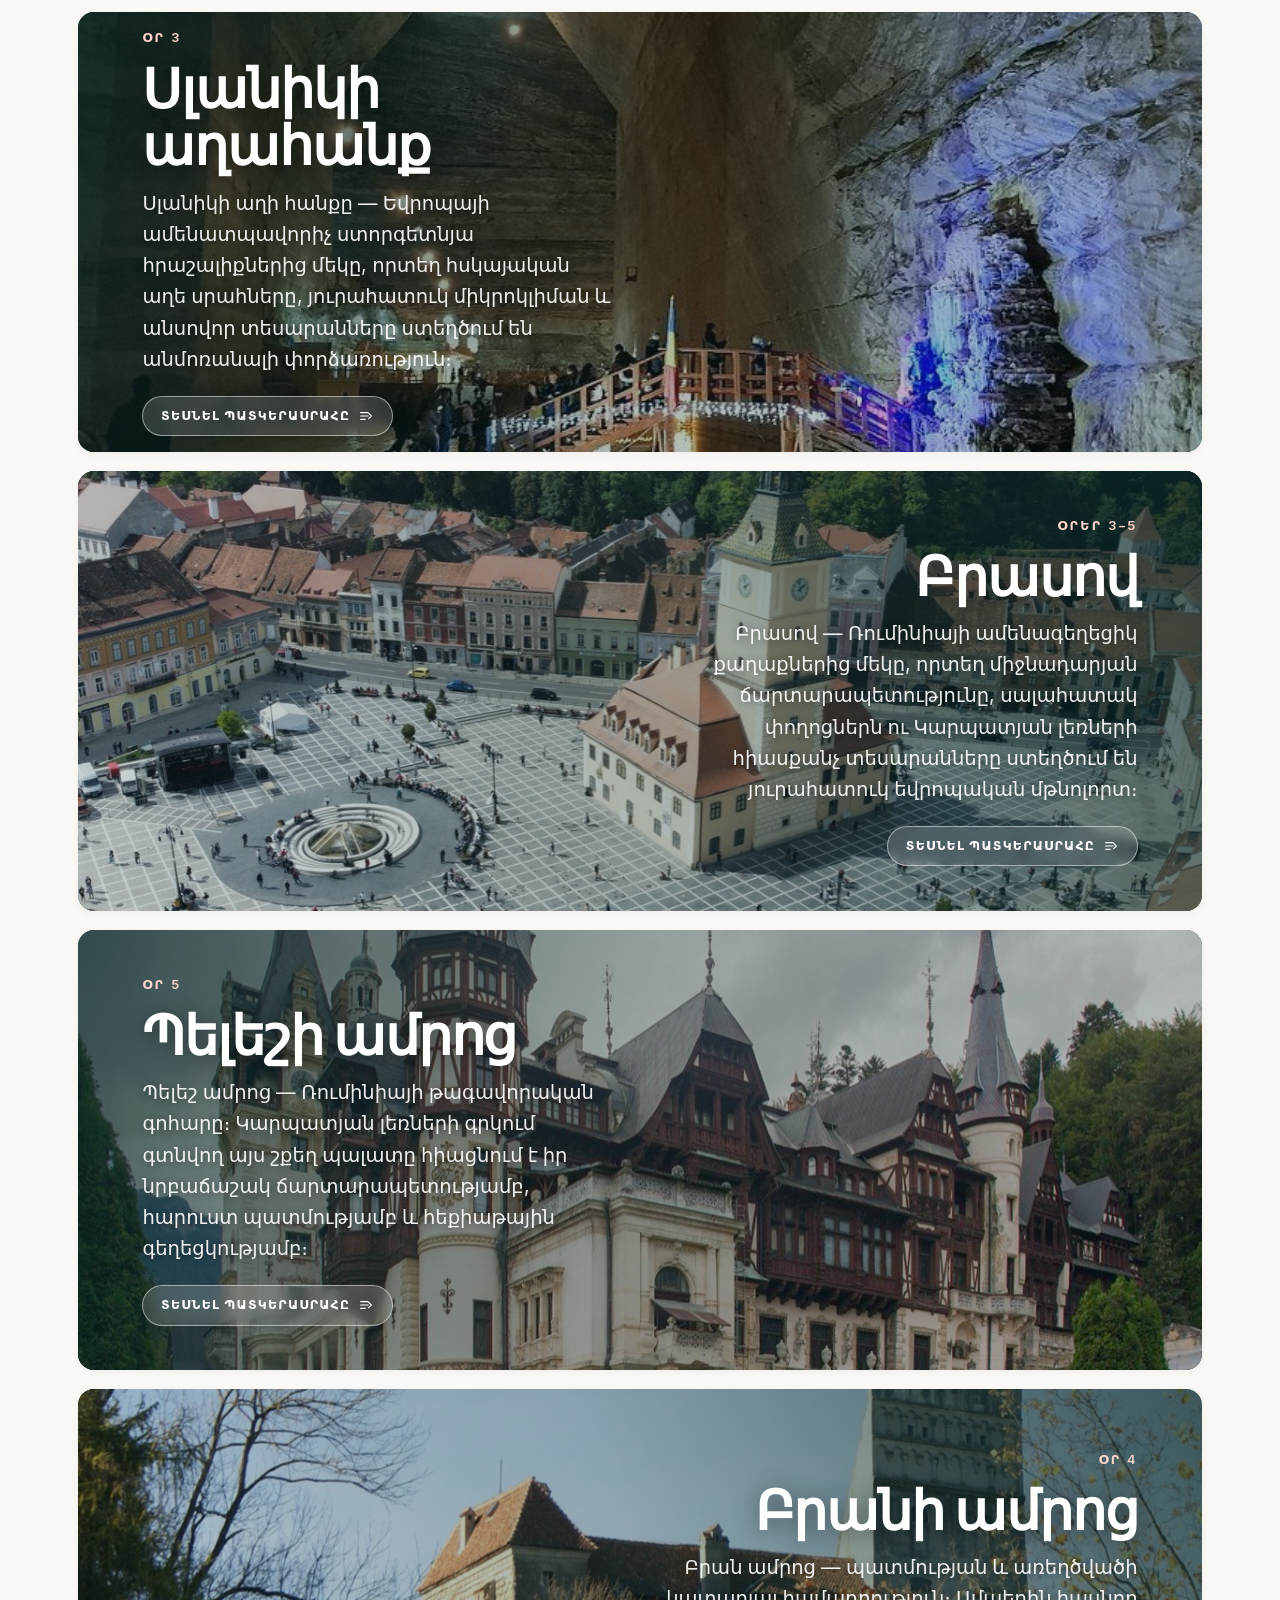
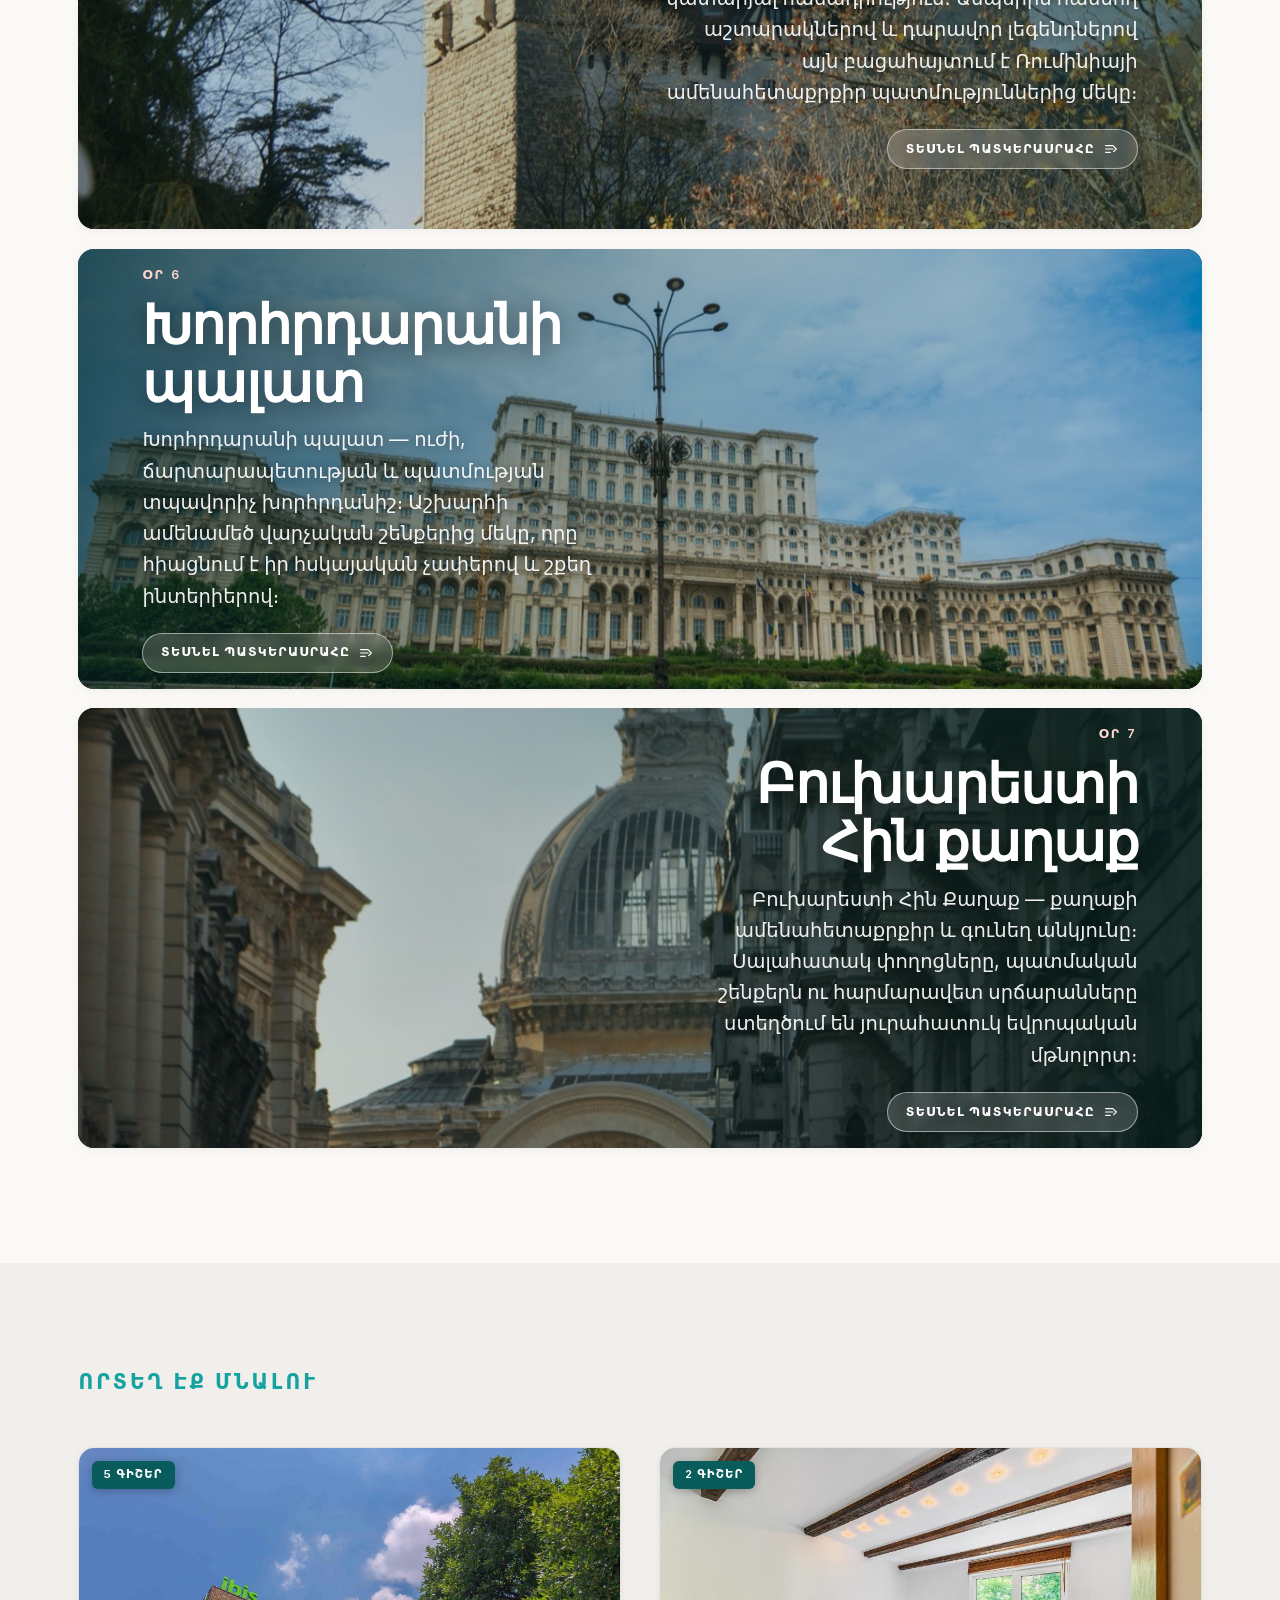
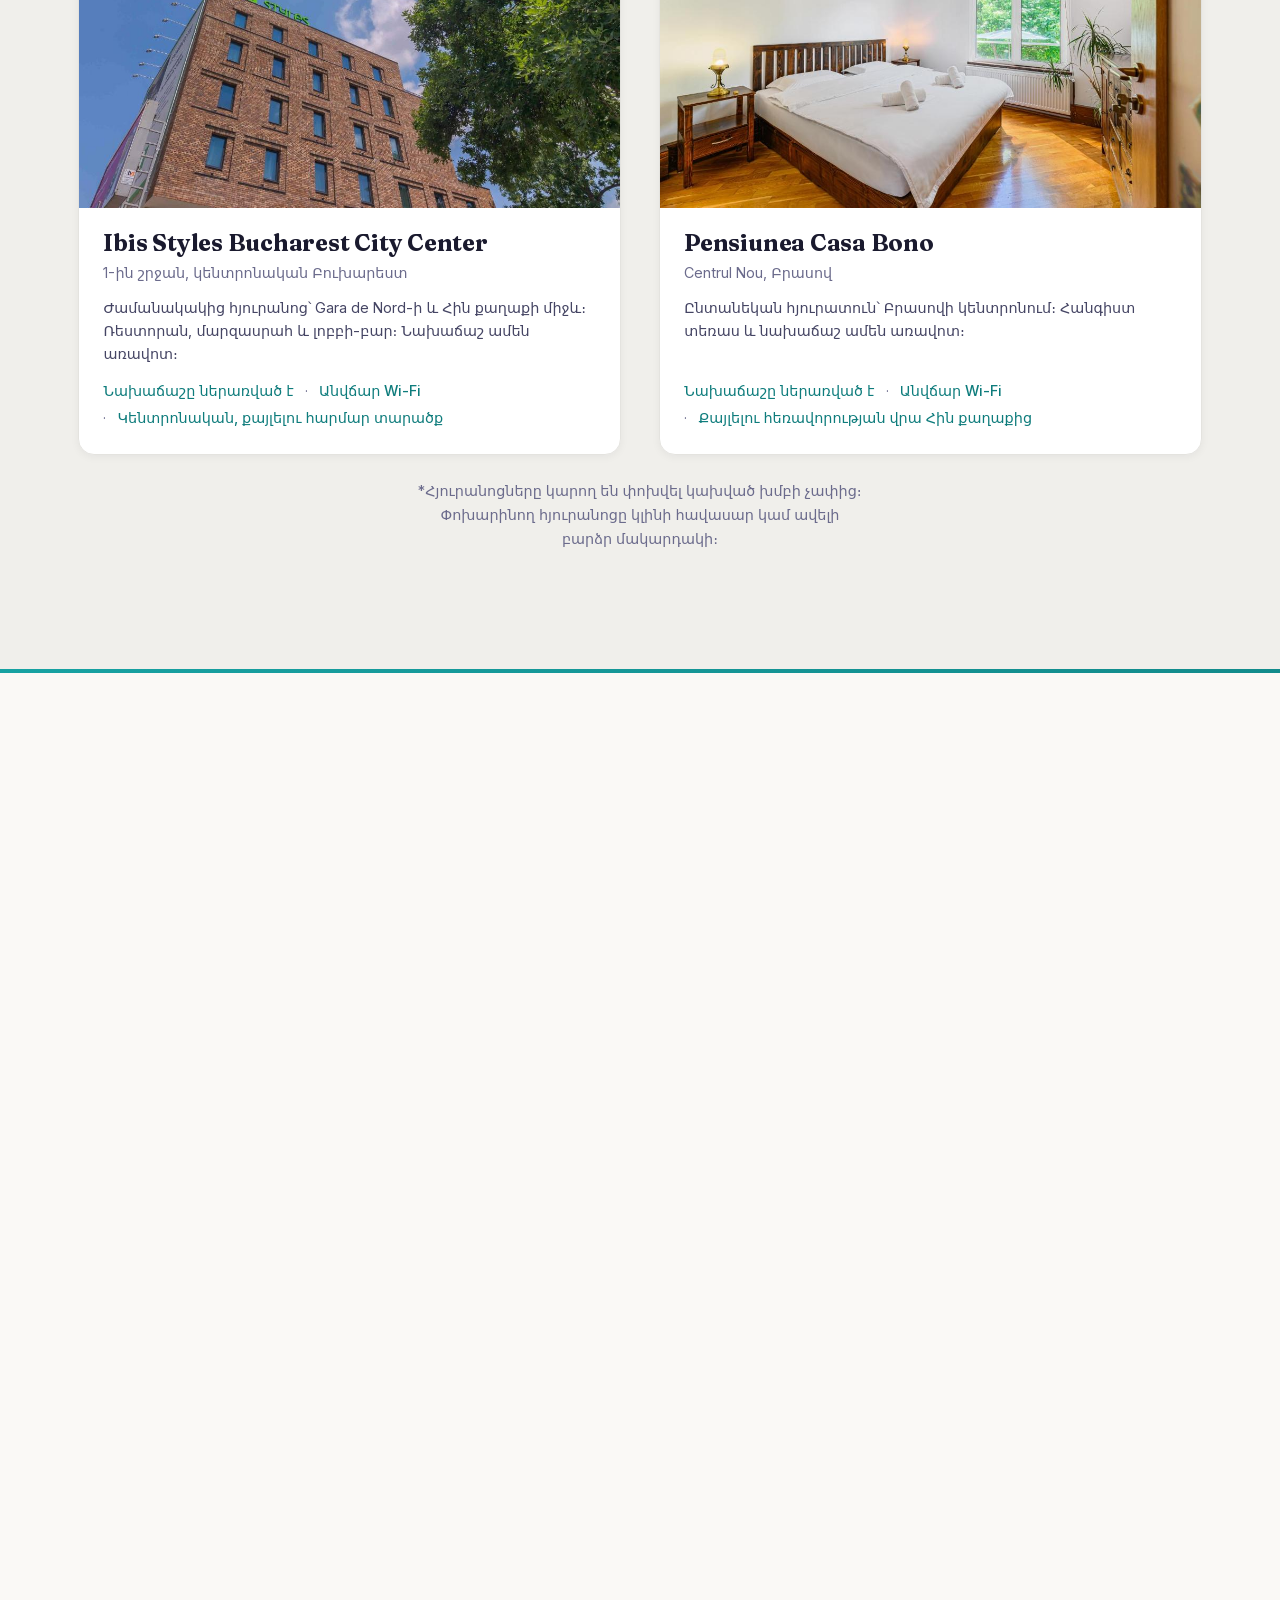
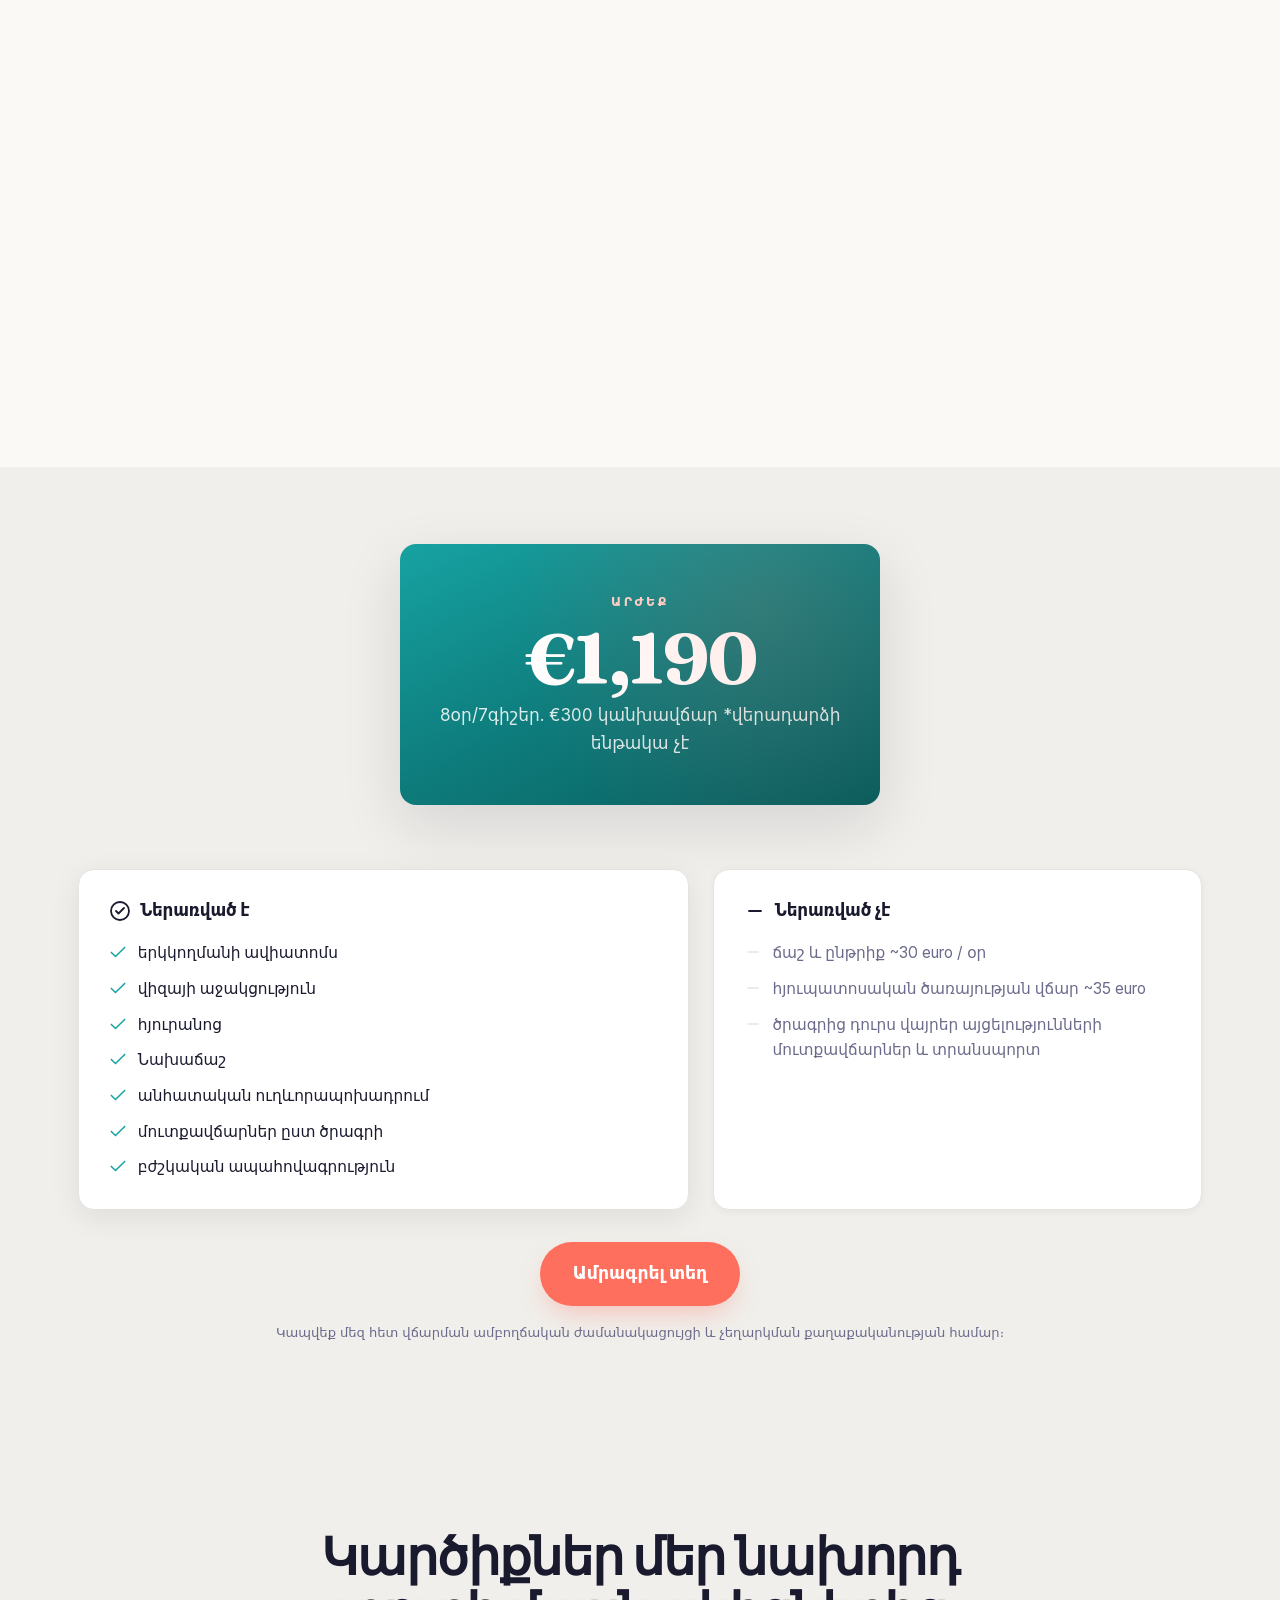
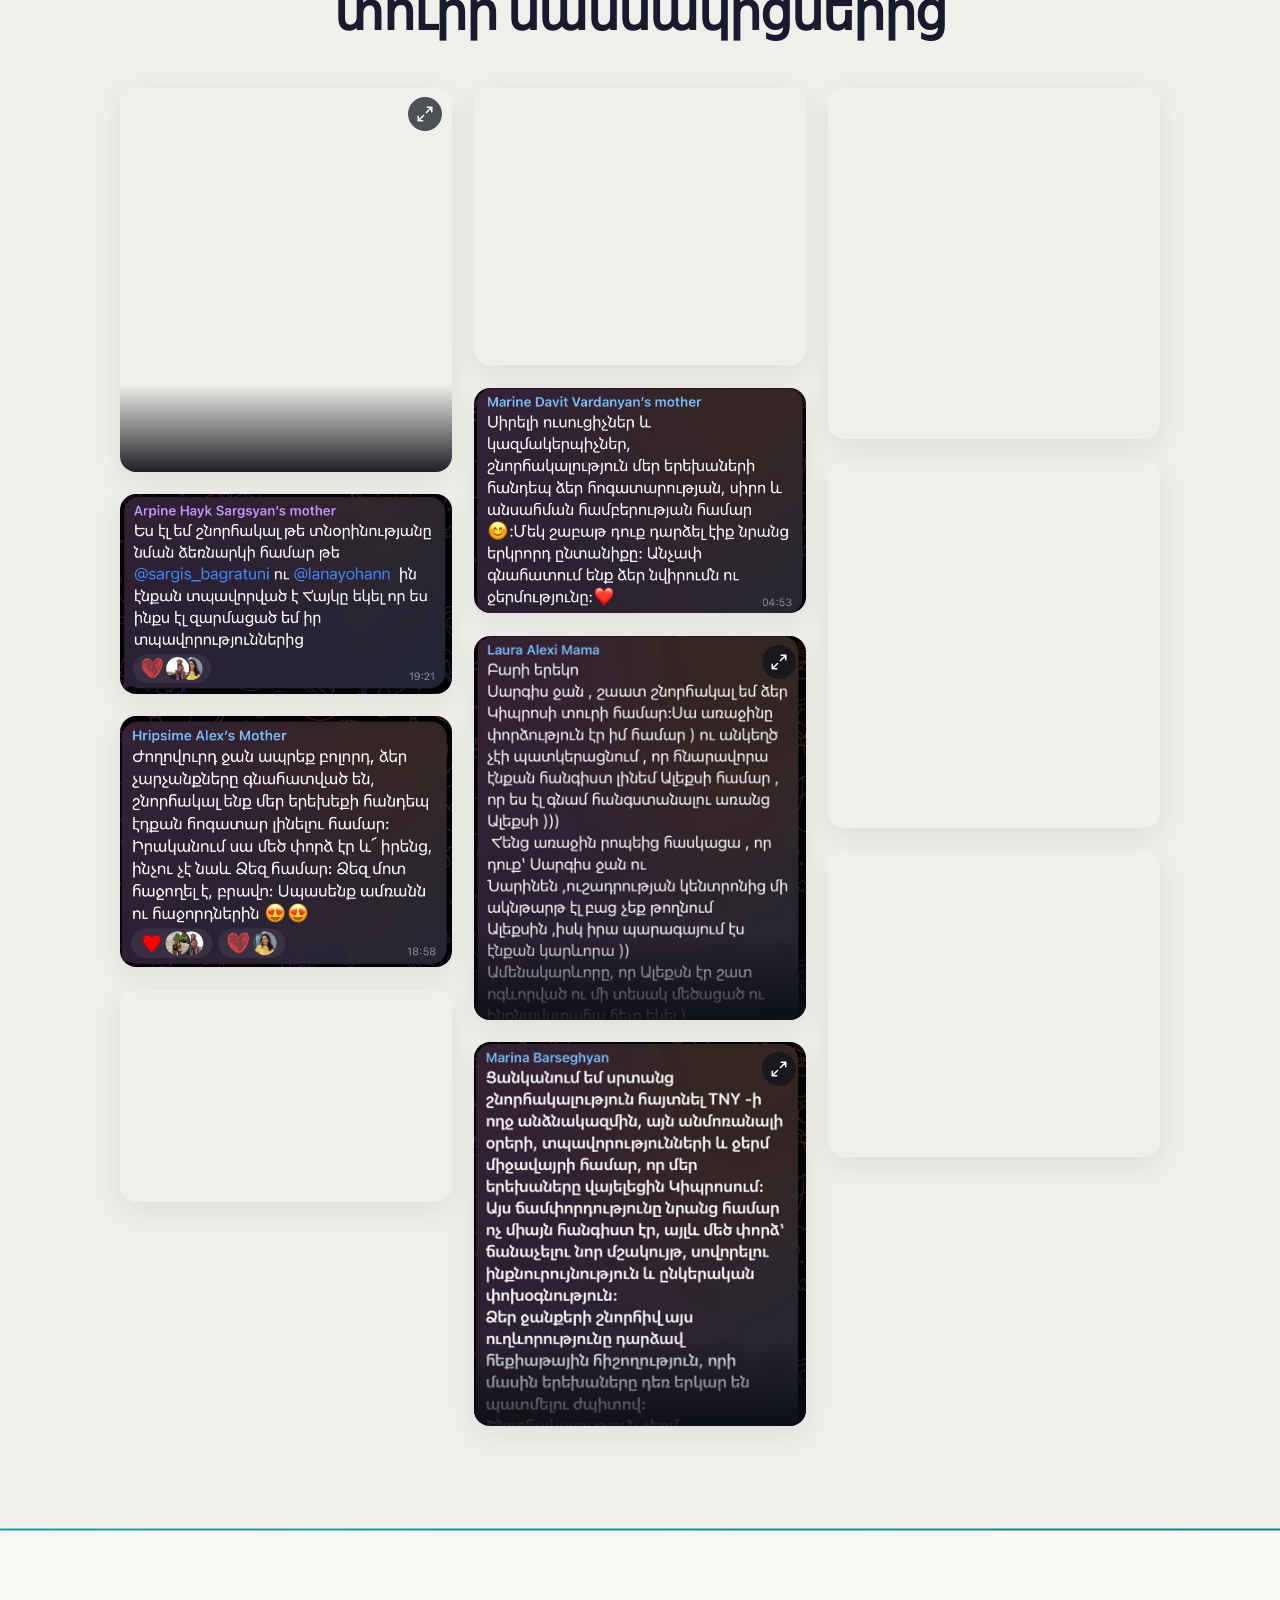
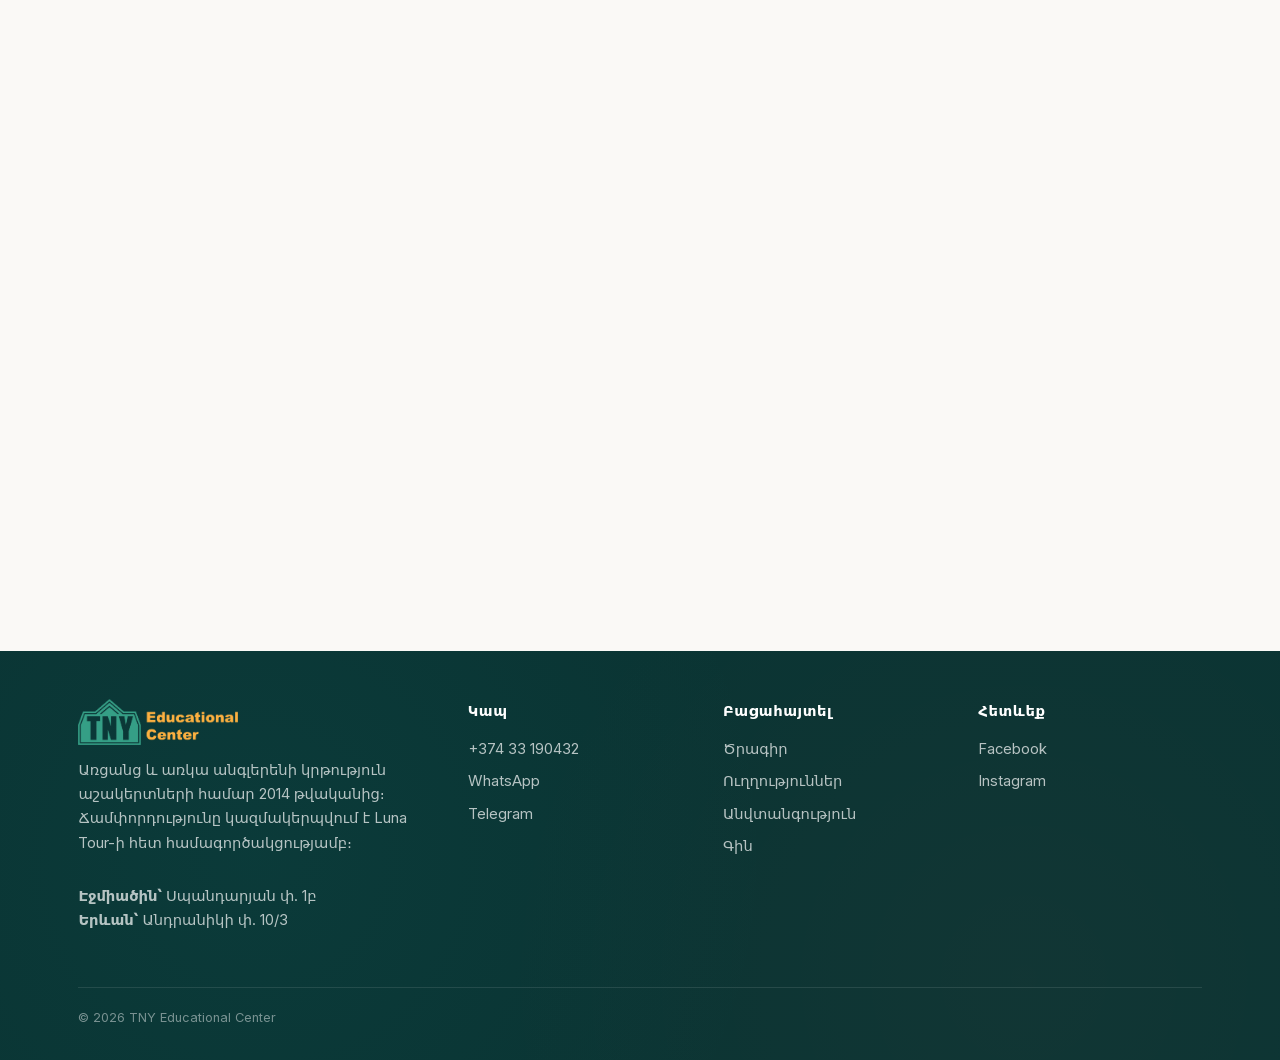
==== commit b93abbf2: "Fix review card hover flicker: drop backdrop-filter on expand icon The expand-icon pseudo-element us" ====
--- a/index.html
+++ b/index.html
@@ -14,7 +14,7 @@
 <link rel="icon" href="data:image/svg+xml,%3Csvg xmlns='http://www.w3.org/2000/svg' viewBox='0 0 100 100'%3E%3Crect width='100' height='100' rx='20' fill='%2317A2A2'/%3E%3Ctext x='50' y='68' font-size='44' text-anchor='middle' fill='%23fff' font-family='Georgia'%3ETNY%3C/text%3E%3C/svg%3E">
 <link rel="preload" href="assets/fonts/fraunces-700.woff2" as="font" type="font/woff2" crossorigin>
 <link rel="preload" href="assets/fonts/inter-400.woff2" as="font" type="font/woff2" crossorigin>
-<link rel="stylesheet" href="assets/css/styles.css?v=99">
+<link rel="stylesheet" href="assets/css/styles.css?v=100">
 </head>
 <body>
 
@@ -776,7 +776,7 @@
 <script defer src="assets/js/vendor/gsap.min.js"></script>
 <script defer src="assets/js/vendor/ScrollTrigger.min.js"></script>
 <script defer src="assets/js/vendor/lenis.min.js"></script>
-<script defer src="assets/js/main.js?v=99"></script>
-<script defer src="assets/js/i18n.js?v=99"></script>
+<script defer src="assets/js/main.js?v=100"></script>
+<script defer src="assets/js/i18n.js?v=100"></script>
 </body>
 </html>
--- a/assets/css/styles.css
+++ b/assets/css/styles.css
@@ -487,7 +487,7 @@
 .review-shot:focus-visible{outline:none;box-shadow:var(--ring),var(--shadow-md)}
 .review-shot img{width:100%;height:auto;display:block}
 /* expand affordance: on hover/focus for all cards, always for clipped */
-.review-shot::after{content:"";position:absolute;top:.6rem;right:.6rem;width:34px;height:34px;border-radius:50%;background:rgba(15,20,28,.55) url("data:image/svg+xml,%3Csvg xmlns='http://www.w3.org/2000/svg' viewBox='0 0 24 24' fill='none' stroke='%23fff' stroke-width='2' stroke-linecap='round' stroke-linejoin='round'%3E%3Cpath d='M15 3h6v6M9 21H3v-6M21 3l-7 7M3 21l7-7'/%3E%3C/svg%3E") center/18px no-repeat;backdrop-filter:blur(4px);-webkit-backdrop-filter:blur(4px);opacity:0;transition:opacity var(--dur-fast);pointer-events:none}
+.review-shot::after{content:"";position:absolute;top:.6rem;right:.6rem;width:34px;height:34px;border-radius:50%;background:rgba(15,20,28,.72) url("data:image/svg+xml,%3Csvg xmlns='http://www.w3.org/2000/svg' viewBox='0 0 24 24' fill='none' stroke='%23fff' stroke-width='2' stroke-linecap='round' stroke-linejoin='round'%3E%3Cpath d='M15 3h6v6M9 21H3v-6M21 3l-7 7M3 21l7-7'/%3E%3C/svg%3E") center/18px no-repeat;opacity:0;transition:opacity var(--dur-fast);pointer-events:none}
 .review-shot:hover::after,.review-shot:focus-visible::after{opacity:1}
 /* clipped (long) cards: gradient fade + persistent expand cue */
 .review-shot.is-clipped::before{content:"";position:absolute;left:0;right:0;bottom:0;height:5.5rem;background:linear-gradient(to top,rgba(12,14,20,.92),rgba(12,14,20,0));pointer-events:none;z-index:1}
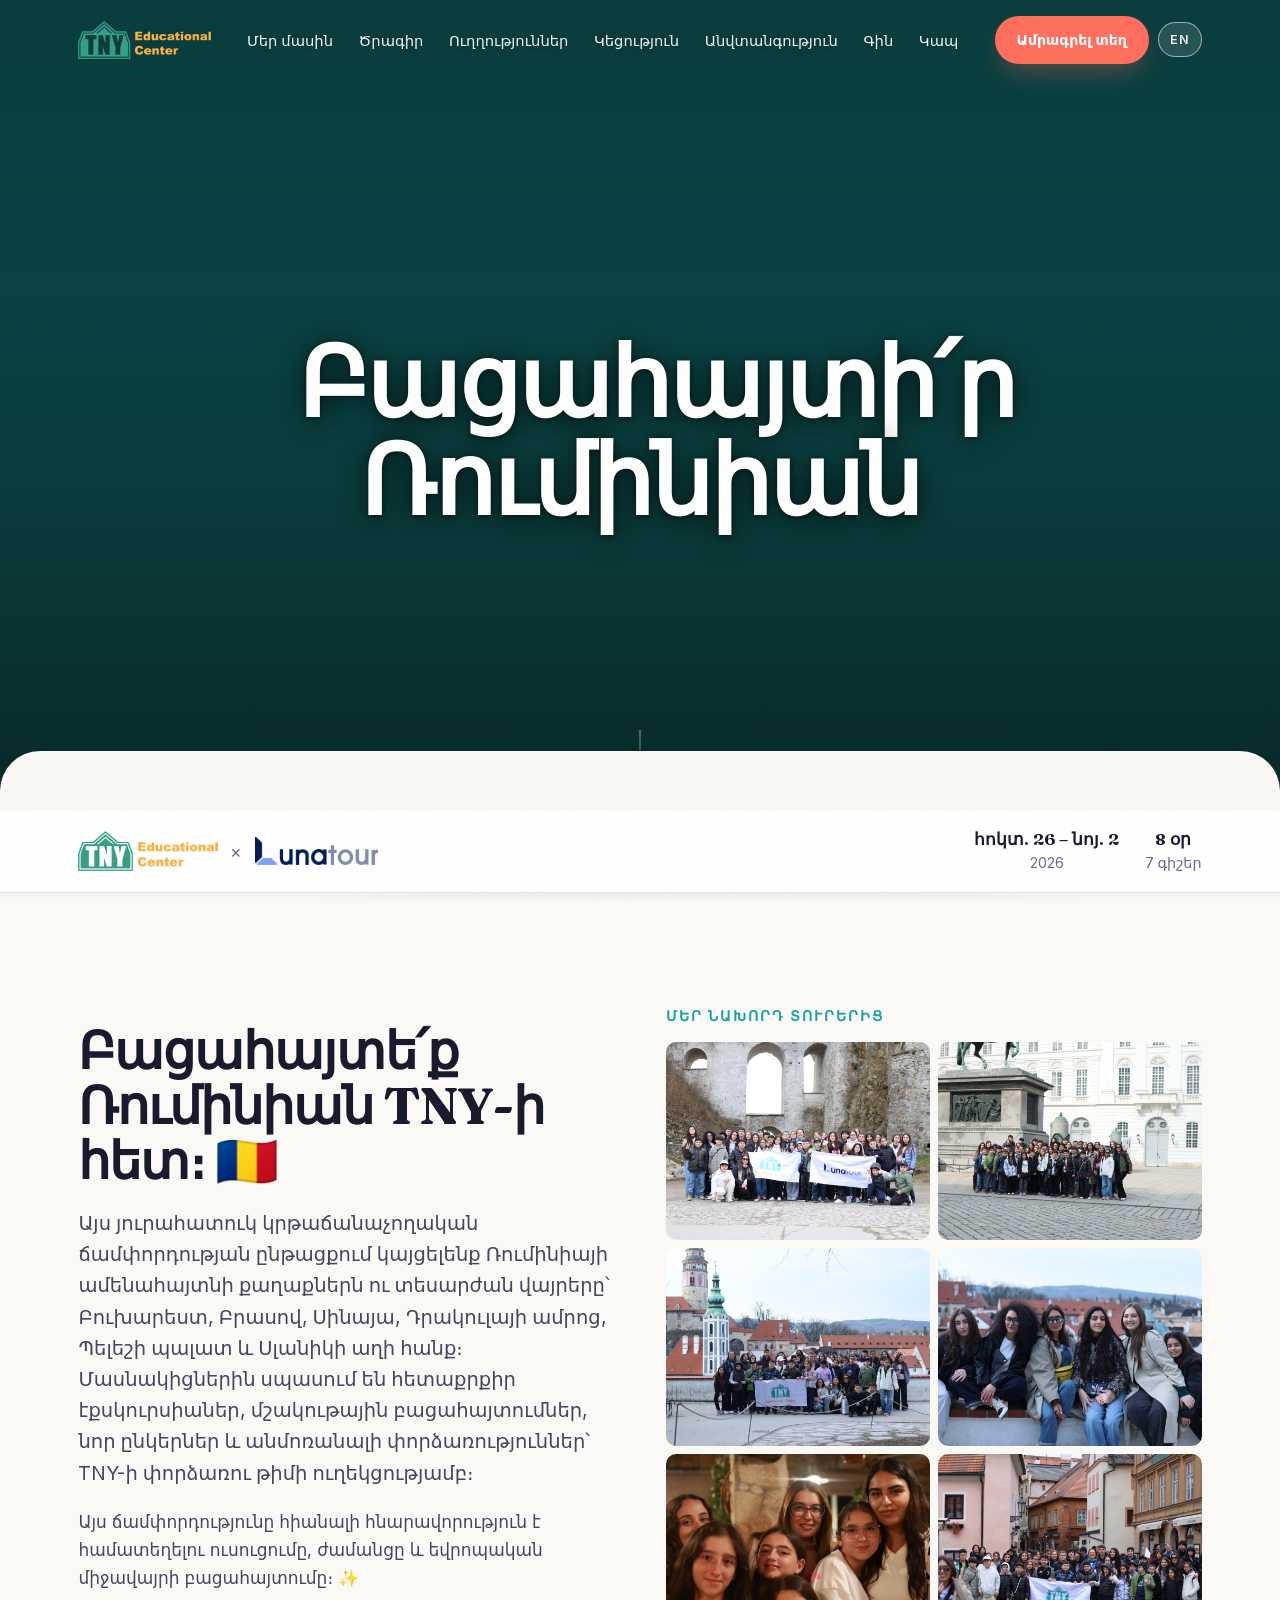
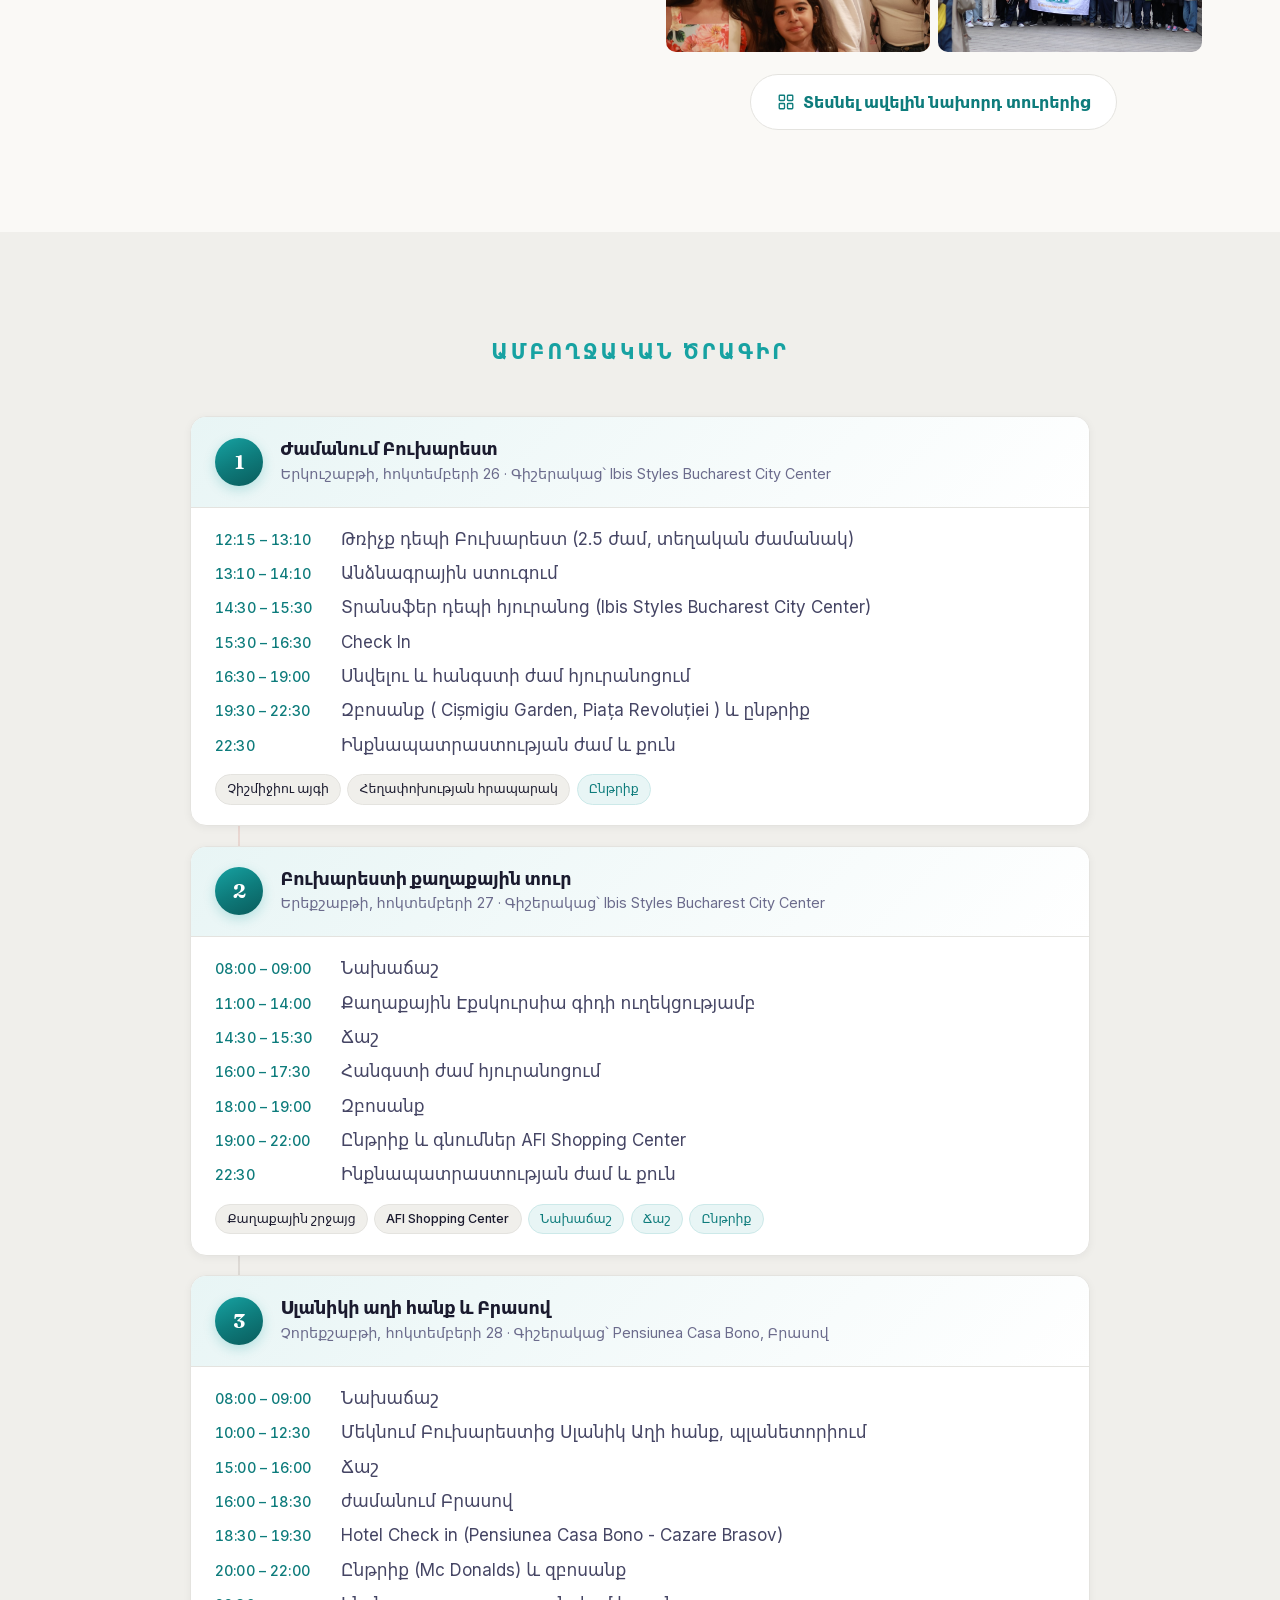
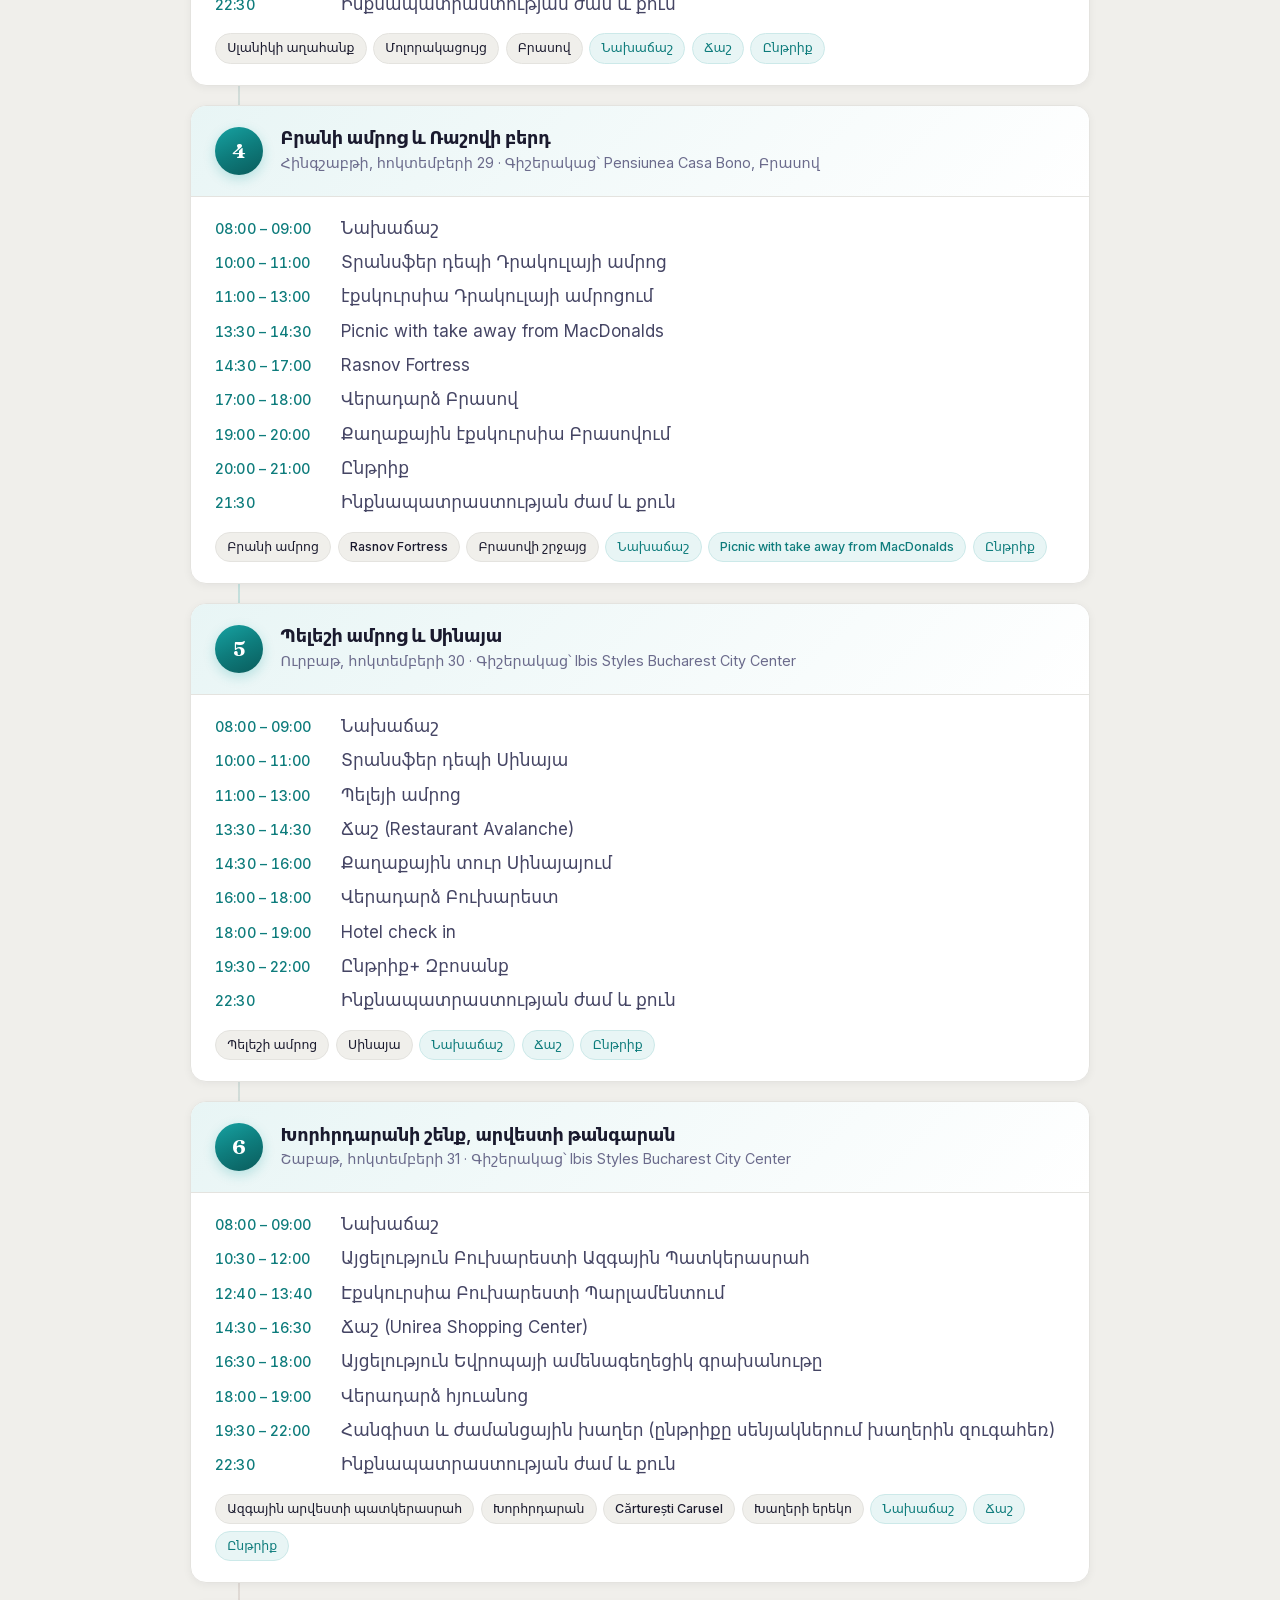
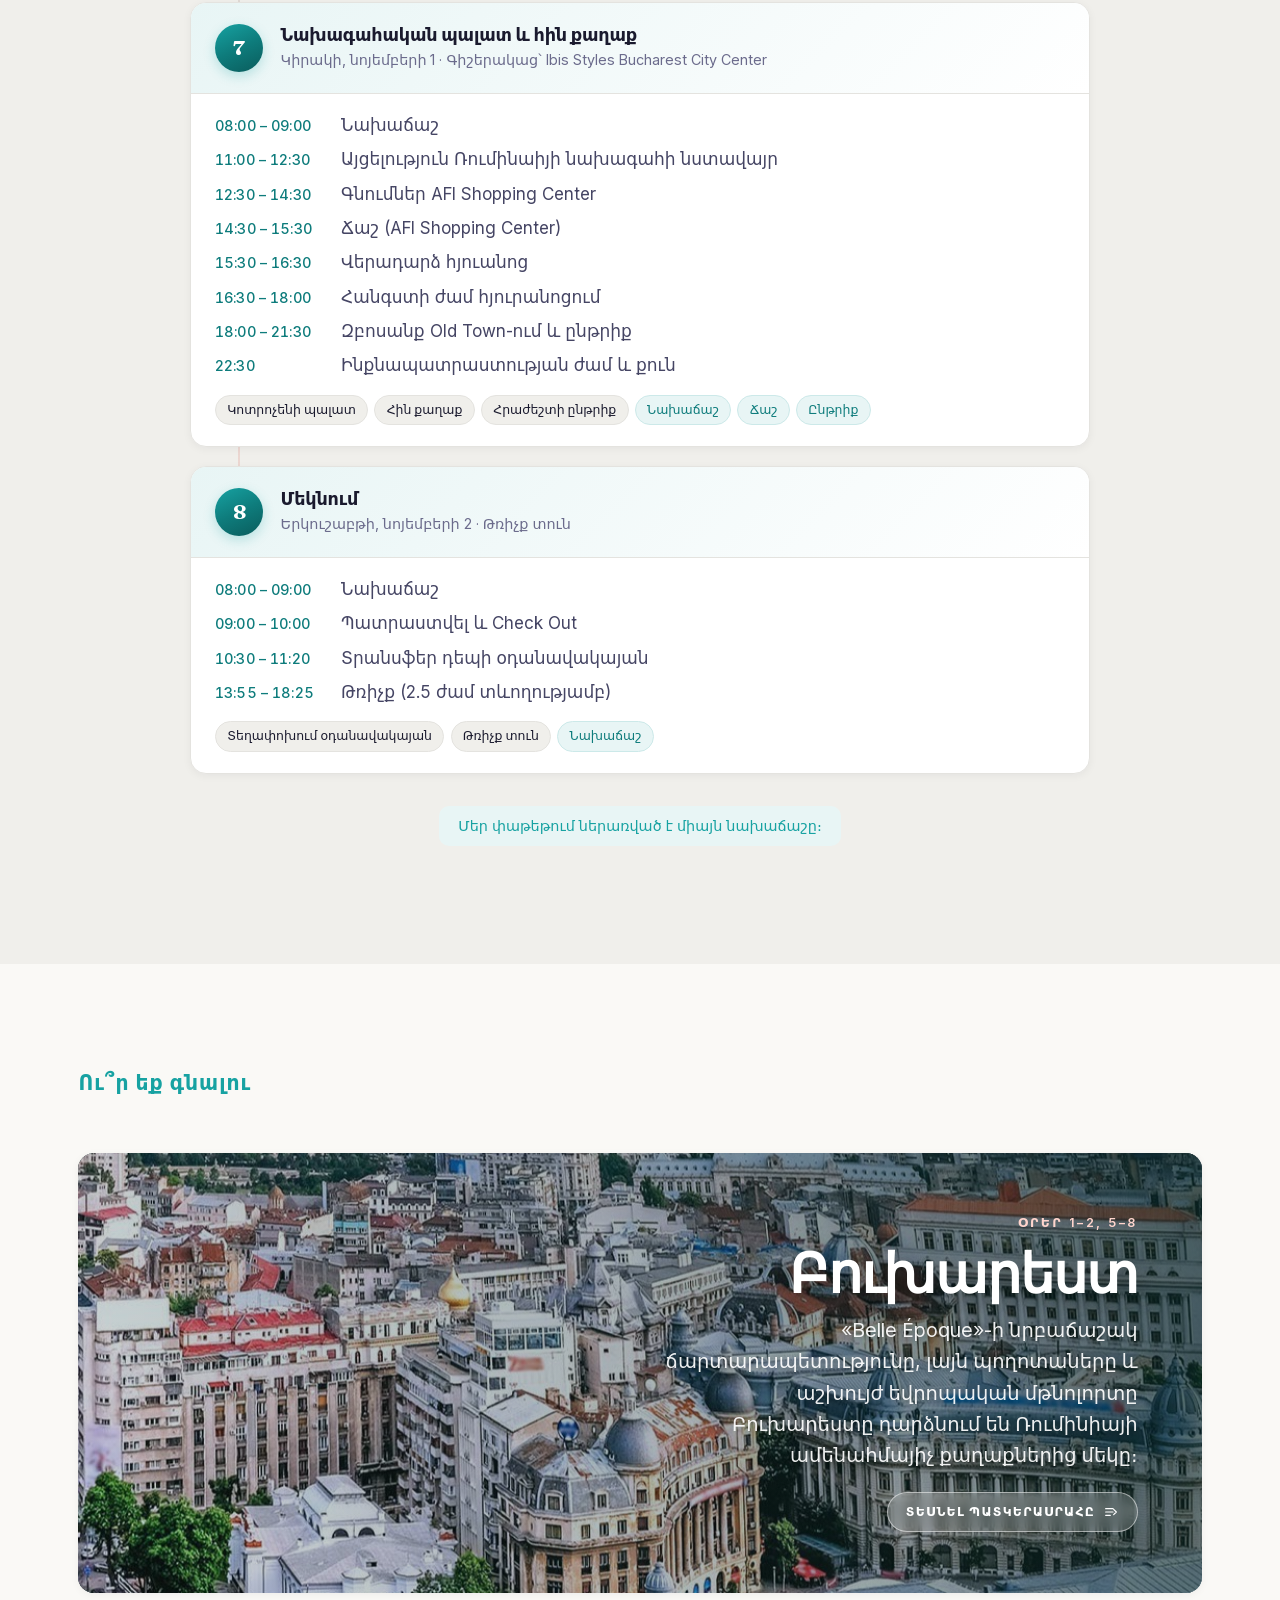
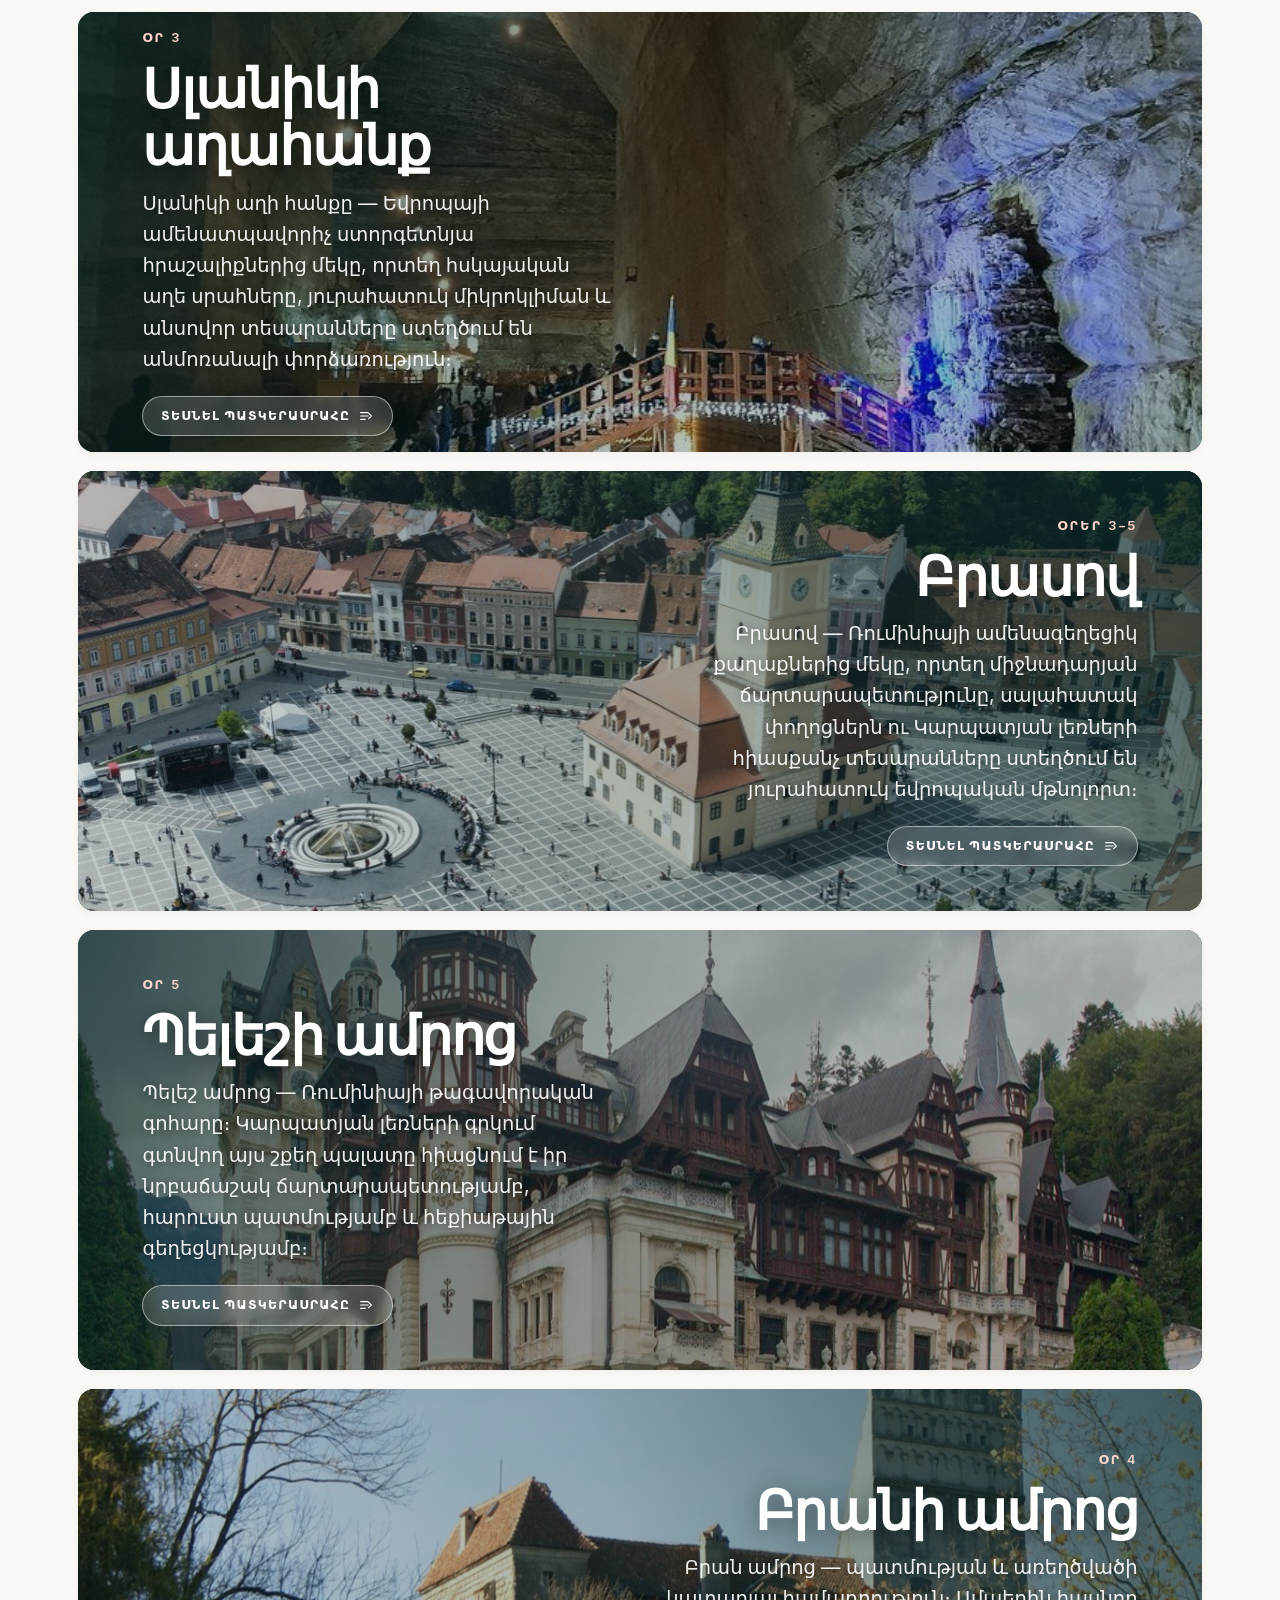
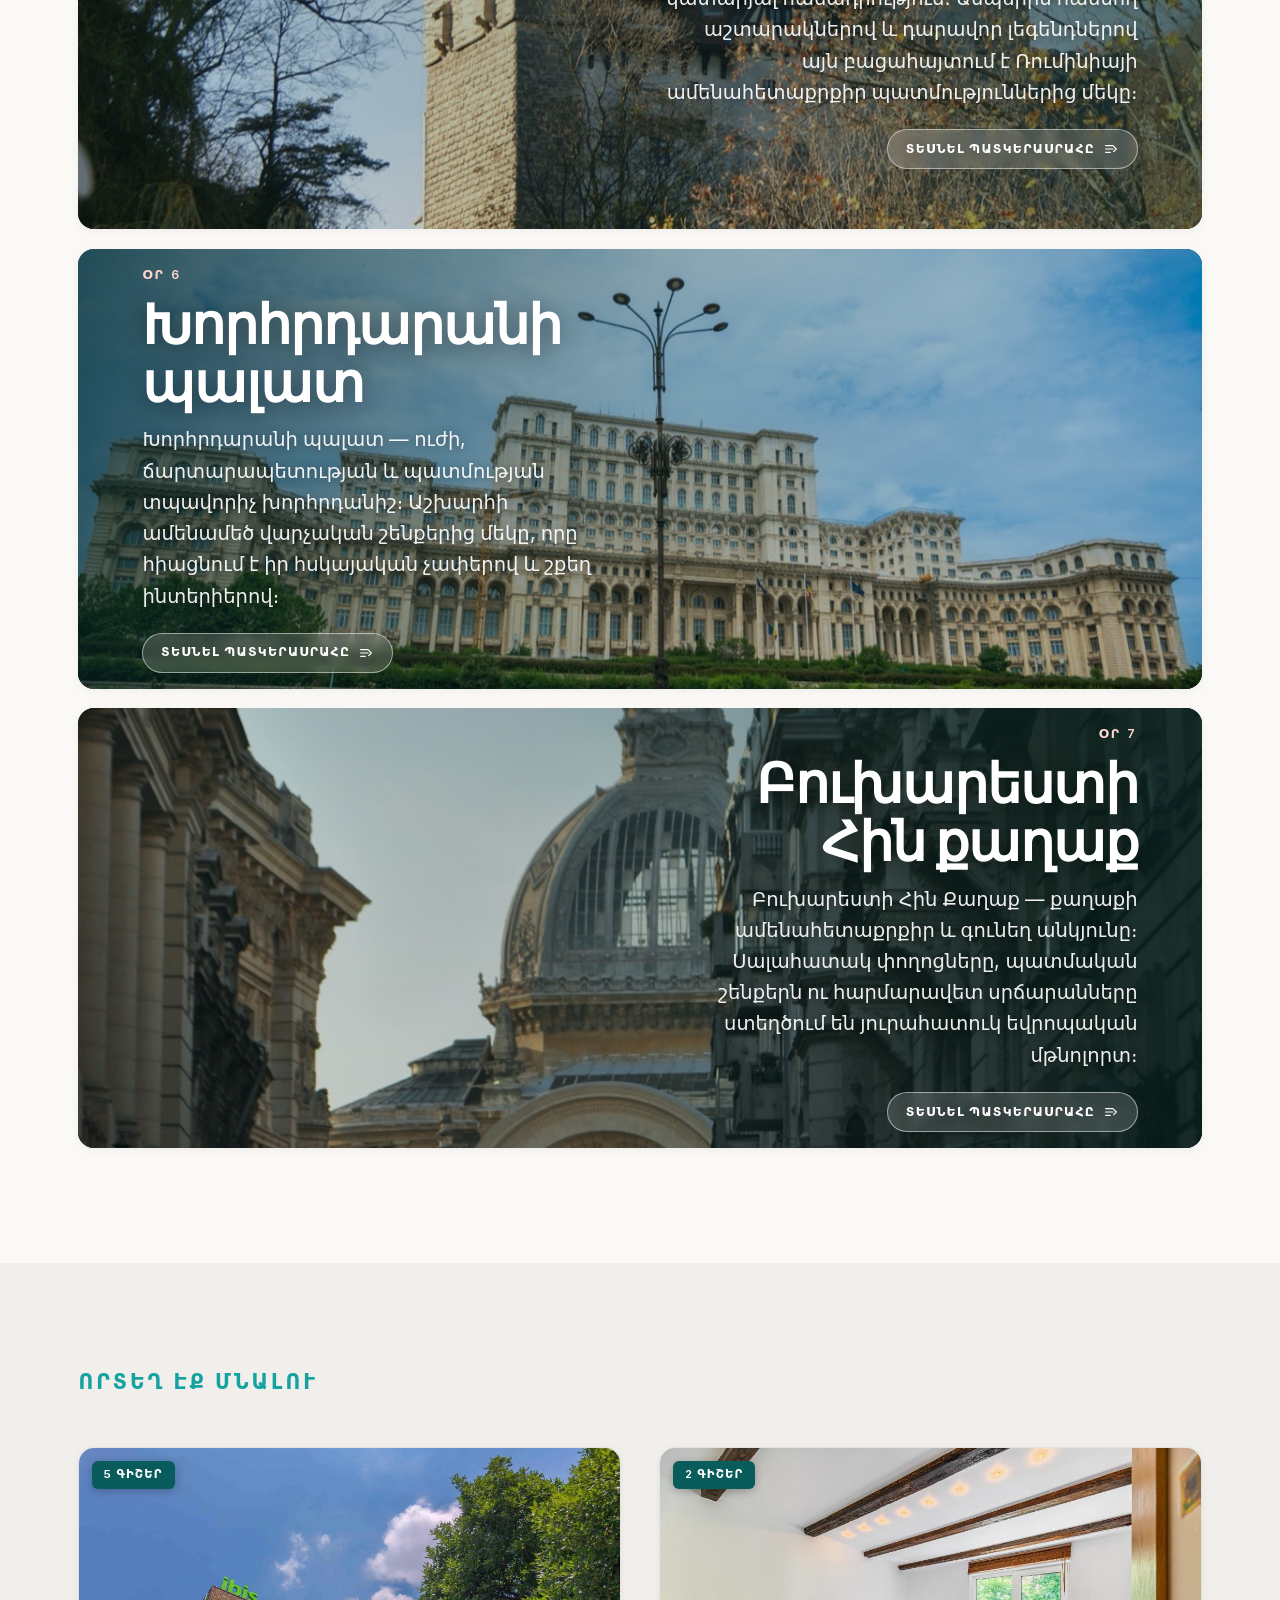
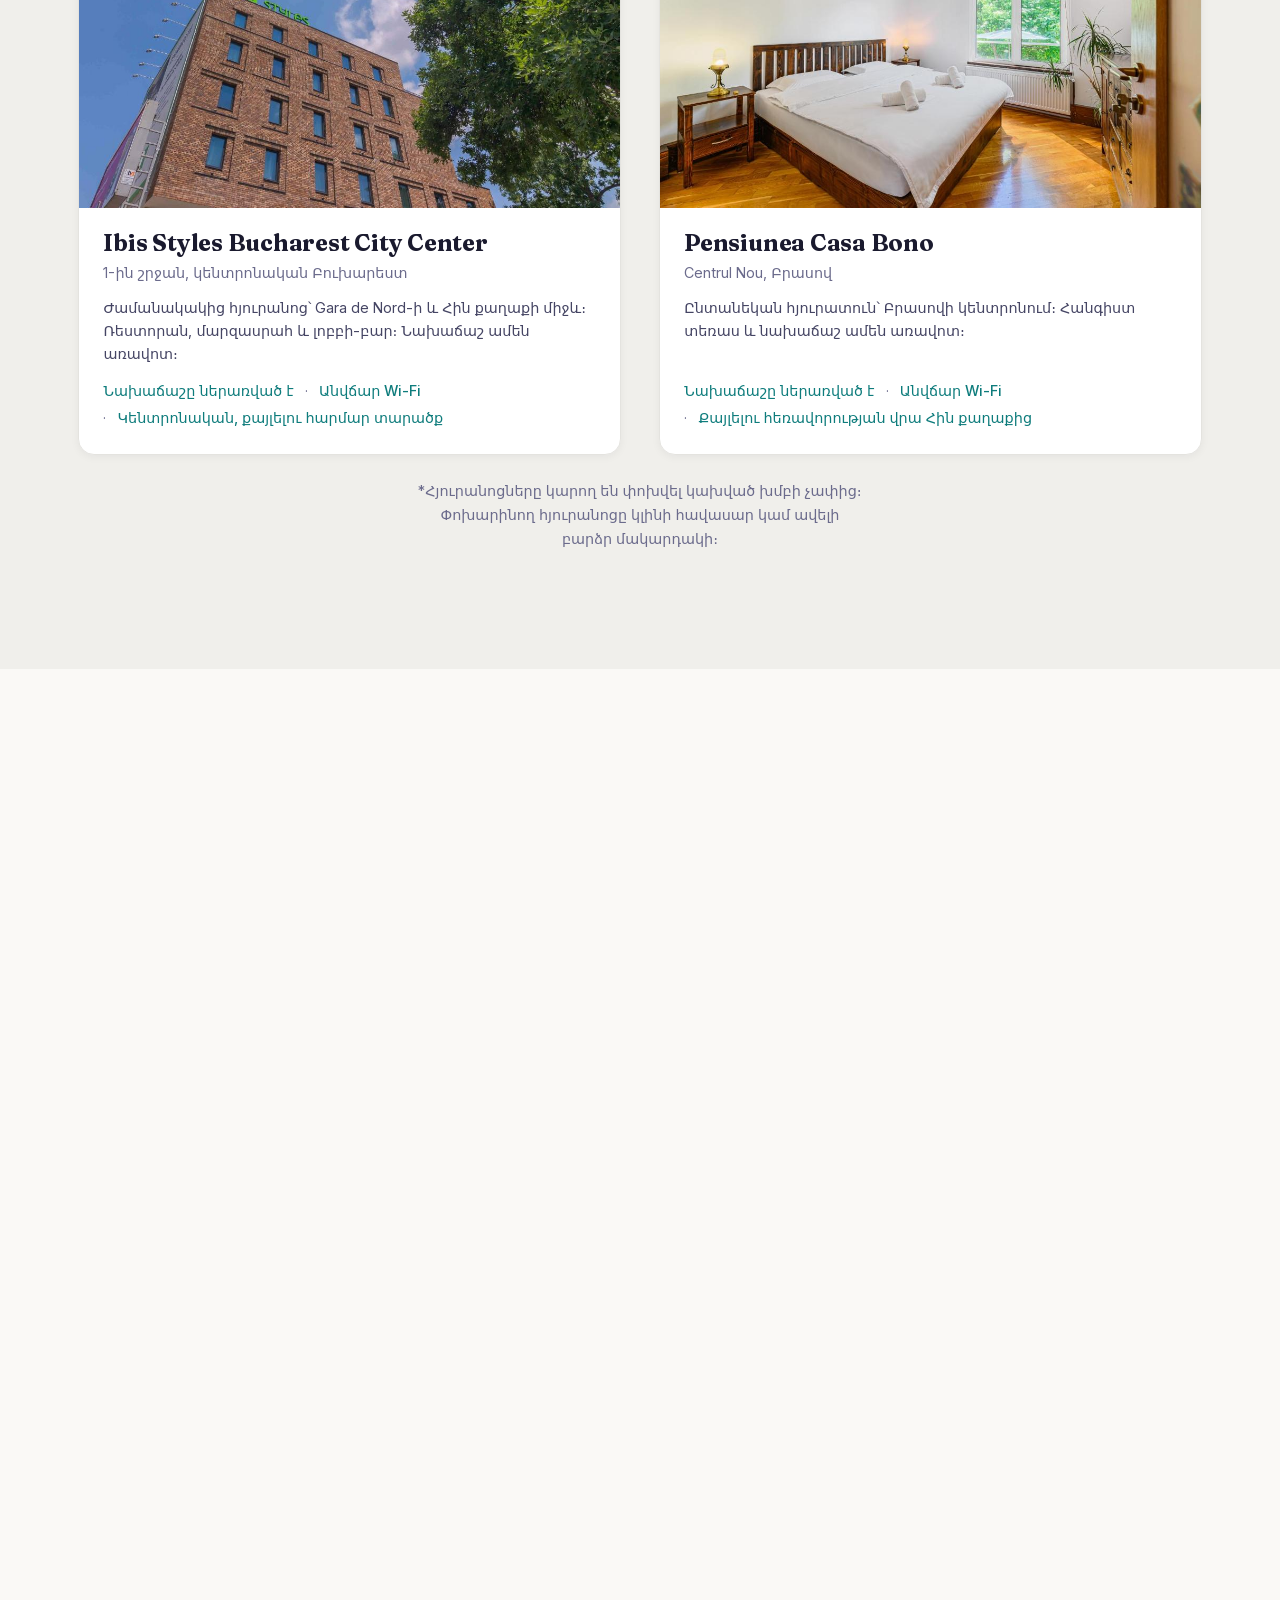
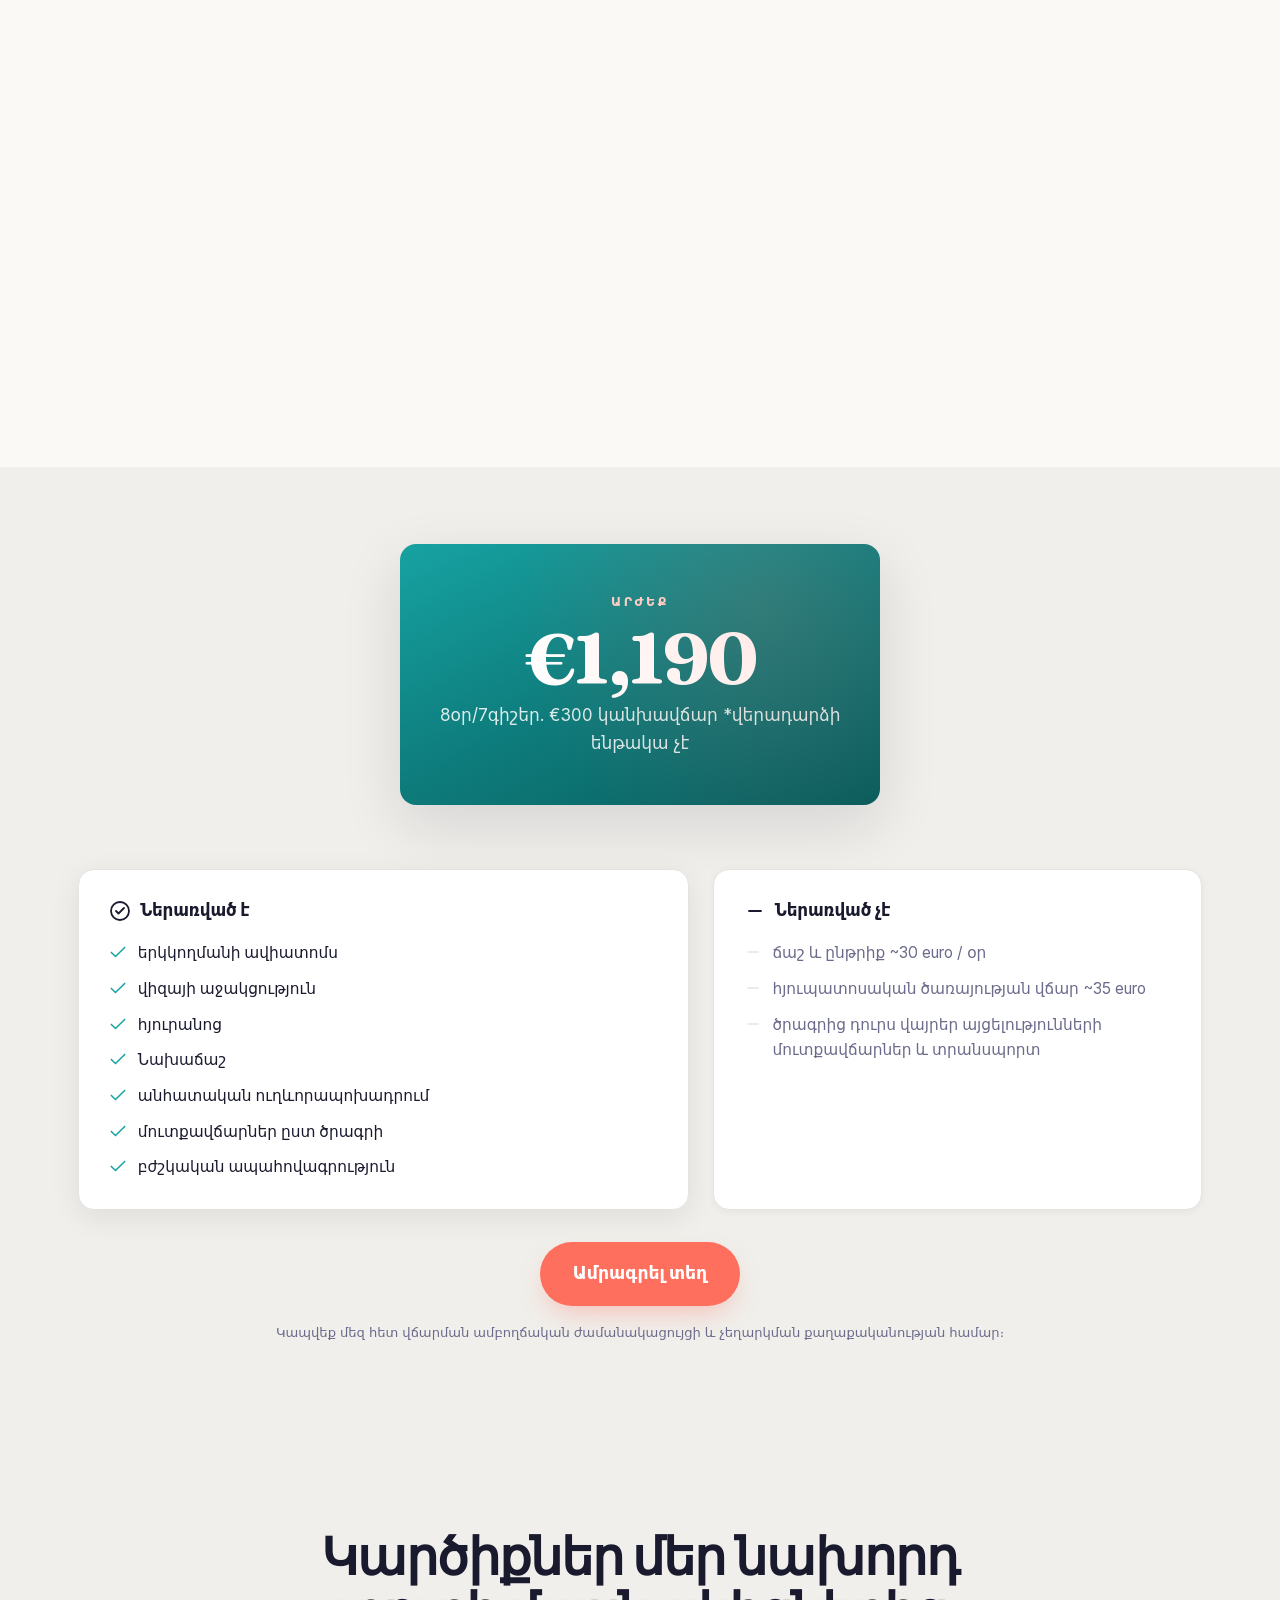
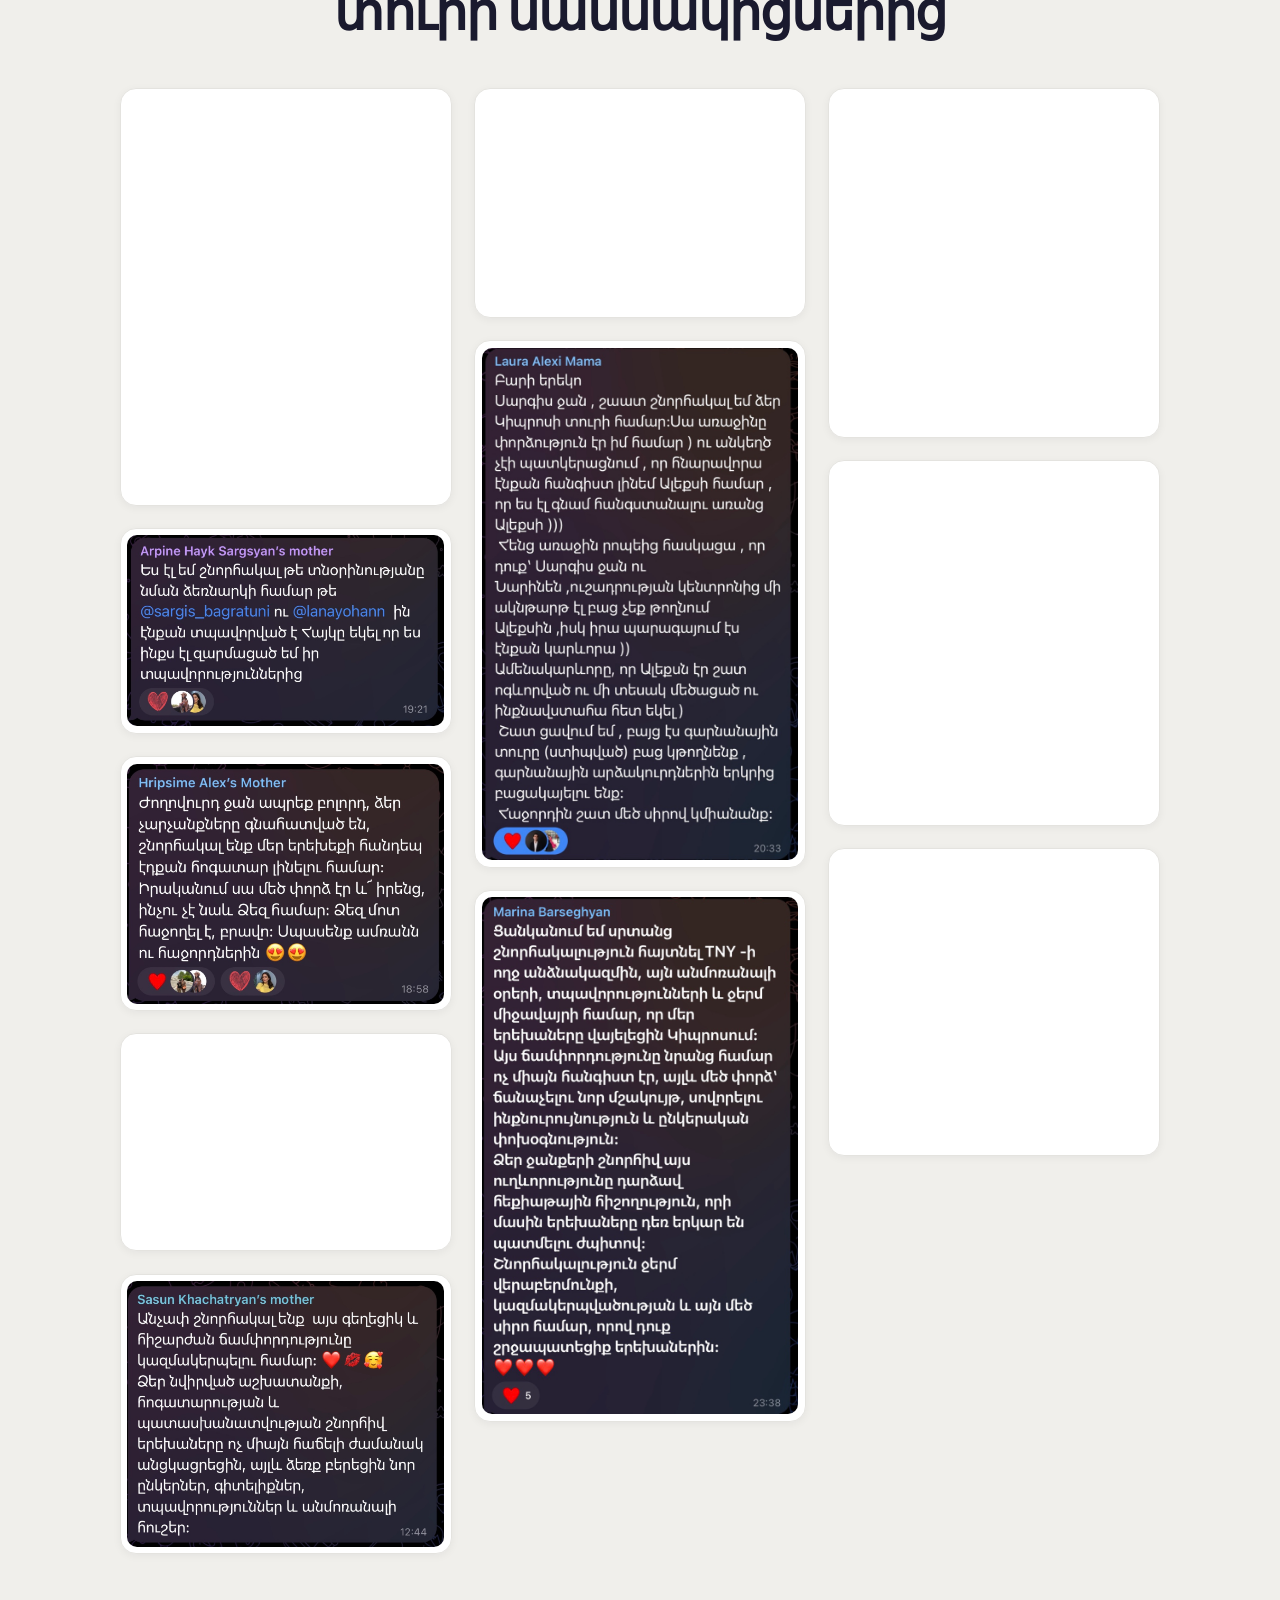
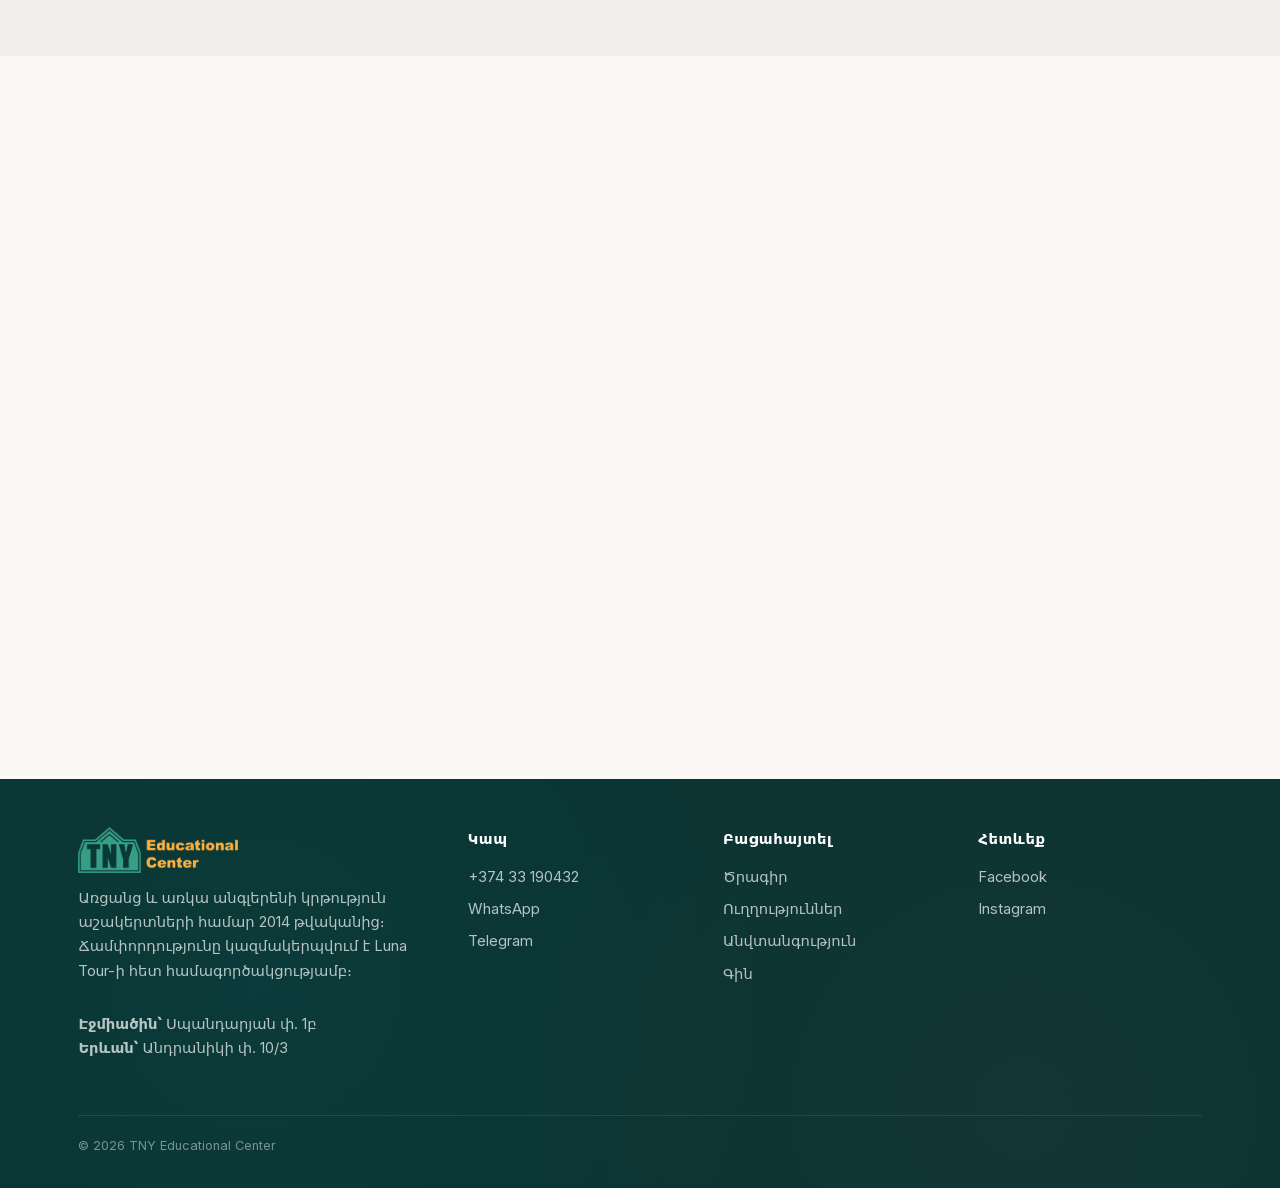
==== commit 10f5bcf9: "Redesign reviews: soft framed screenshots, remove hover/expand/clip Drop the hover lift, the expand-" ====
--- a/index.html
+++ b/index.html
@@ -14,7 +14,7 @@
 <link rel="icon" href="data:image/svg+xml,%3Csvg xmlns='http://www.w3.org/2000/svg' viewBox='0 0 100 100'%3E%3Crect width='100' height='100' rx='20' fill='%2317A2A2'/%3E%3Ctext x='50' y='68' font-size='44' text-anchor='middle' fill='%23fff' font-family='Georgia'%3ETNY%3C/text%3E%3C/svg%3E">
 <link rel="preload" href="assets/fonts/fraunces-700.woff2" as="font" type="font/woff2" crossorigin>
 <link rel="preload" href="assets/fonts/inter-400.woff2" as="font" type="font/woff2" crossorigin>
-<link rel="stylesheet" href="assets/css/styles.css?v=100">
+<link rel="stylesheet" href="assets/css/styles.css?v=101">
 </head>
 <body>
 
@@ -705,17 +705,6 @@
       else if(!e.shiftKey&&document.activeElement===last){first.focus();e.preventDefault();}
     }
   });
-
-  function markClipped(){
-    triggers.forEach(function(t){
-      var img=t.querySelector('img');
-      t.classList.toggle('is-clipped', img.offsetHeight > t.clientHeight + 2);
-    });
-  }
-  window.addEventListener('load',markClipped);
-  window.addEventListener('resize',markClipped);
-  shots.forEach(function(img){if(!img.complete)img.addEventListener('load',markClipped);});
-  markClipped();
 })();
 </script>
 
@@ -776,7 +765,7 @@
 <script defer src="assets/js/vendor/gsap.min.js"></script>
 <script defer src="assets/js/vendor/ScrollTrigger.min.js"></script>
 <script defer src="assets/js/vendor/lenis.min.js"></script>
-<script defer src="assets/js/main.js?v=100"></script>
-<script defer src="assets/js/i18n.js?v=100"></script>
+<script defer src="assets/js/main.js?v=101"></script>
+<script defer src="assets/js/i18n.js?v=101"></script>
 </body>
 </html>
--- a/assets/css/styles.css
+++ b/assets/css/styles.css
@@ -481,17 +481,11 @@
 /* ============================================================
    REVIEWS (parent message screenshots)
    ============================================================ */
-.review-grid{column-width:280px;column-gap:clamp(.9rem,2vw,1.4rem);max-width:1040px;margin-inline:auto}
-.review-shot{display:block;width:100%;padding:0;border:0;background:none;font:inherit;color:inherit;position:relative;margin:0 0 clamp(.9rem,2vw,1.4rem);break-inside:avoid;border-radius:var(--radius);overflow:hidden;box-shadow:var(--shadow-md);cursor:zoom-in;max-height:24rem;transition:transform var(--dur),box-shadow var(--dur)}
-.review-shot:hover{transform:translateY(-4px);box-shadow:var(--shadow-lg)}
-.review-shot:focus-visible{outline:none;box-shadow:var(--ring),var(--shadow-md)}
-.review-shot img{width:100%;height:auto;display:block}
-/* expand affordance: on hover/focus for all cards, always for clipped */
-.review-shot::after{content:"";position:absolute;top:.6rem;right:.6rem;width:34px;height:34px;border-radius:50%;background:rgba(15,20,28,.72) url("data:image/svg+xml,%3Csvg xmlns='http://www.w3.org/2000/svg' viewBox='0 0 24 24' fill='none' stroke='%23fff' stroke-width='2' stroke-linecap='round' stroke-linejoin='round'%3E%3Cpath d='M15 3h6v6M9 21H3v-6M21 3l-7 7M3 21l7-7'/%3E%3C/svg%3E") center/18px no-repeat;opacity:0;transition:opacity var(--dur-fast);pointer-events:none}
-.review-shot:hover::after,.review-shot:focus-visible::after{opacity:1}
-/* clipped (long) cards: gradient fade + persistent expand cue */
-.review-shot.is-clipped::before{content:"";position:absolute;left:0;right:0;bottom:0;height:5.5rem;background:linear-gradient(to top,rgba(12,14,20,.92),rgba(12,14,20,0));pointer-events:none;z-index:1}
-.review-shot.is-clipped::after{opacity:1}
+.review-grid{column-width:250px;column-gap:clamp(.9rem,2vw,1.4rem);max-width:1040px;margin-inline:auto}
+/* each dark screenshot sits in a soft light mat so it blends onto the section */
+.review-shot{display:block;width:100%;padding:.4rem;border:1px solid var(--line);background:var(--card);font:inherit;color:inherit;position:relative;margin:0 0 clamp(.9rem,2vw,1.4rem);break-inside:avoid;border-radius:var(--radius);overflow:hidden;box-shadow:var(--shadow-sm);cursor:zoom-in}
+.review-shot:focus-visible{outline:none;box-shadow:var(--ring)}
+.review-shot img{width:100%;height:auto;display:block;border-radius:var(--radius-sm)}
 
 /* ============================================================
    CONTACT
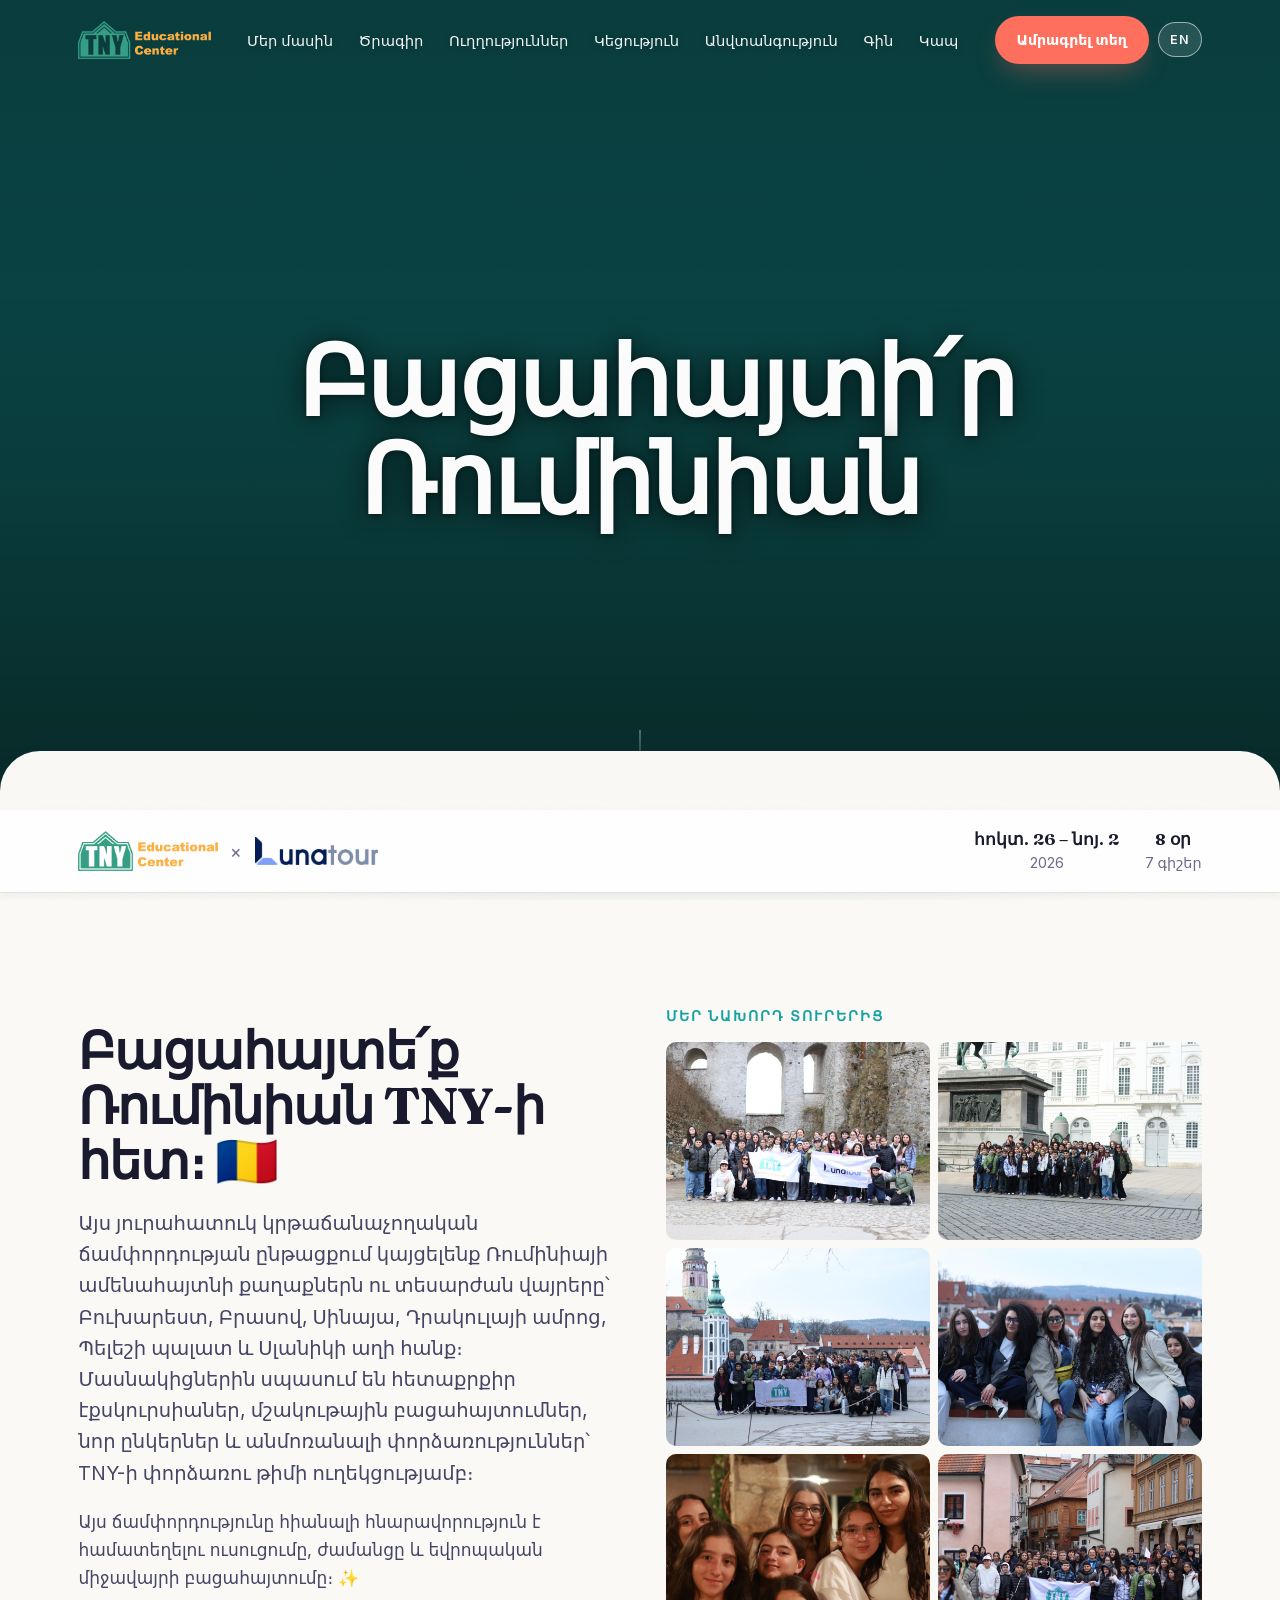
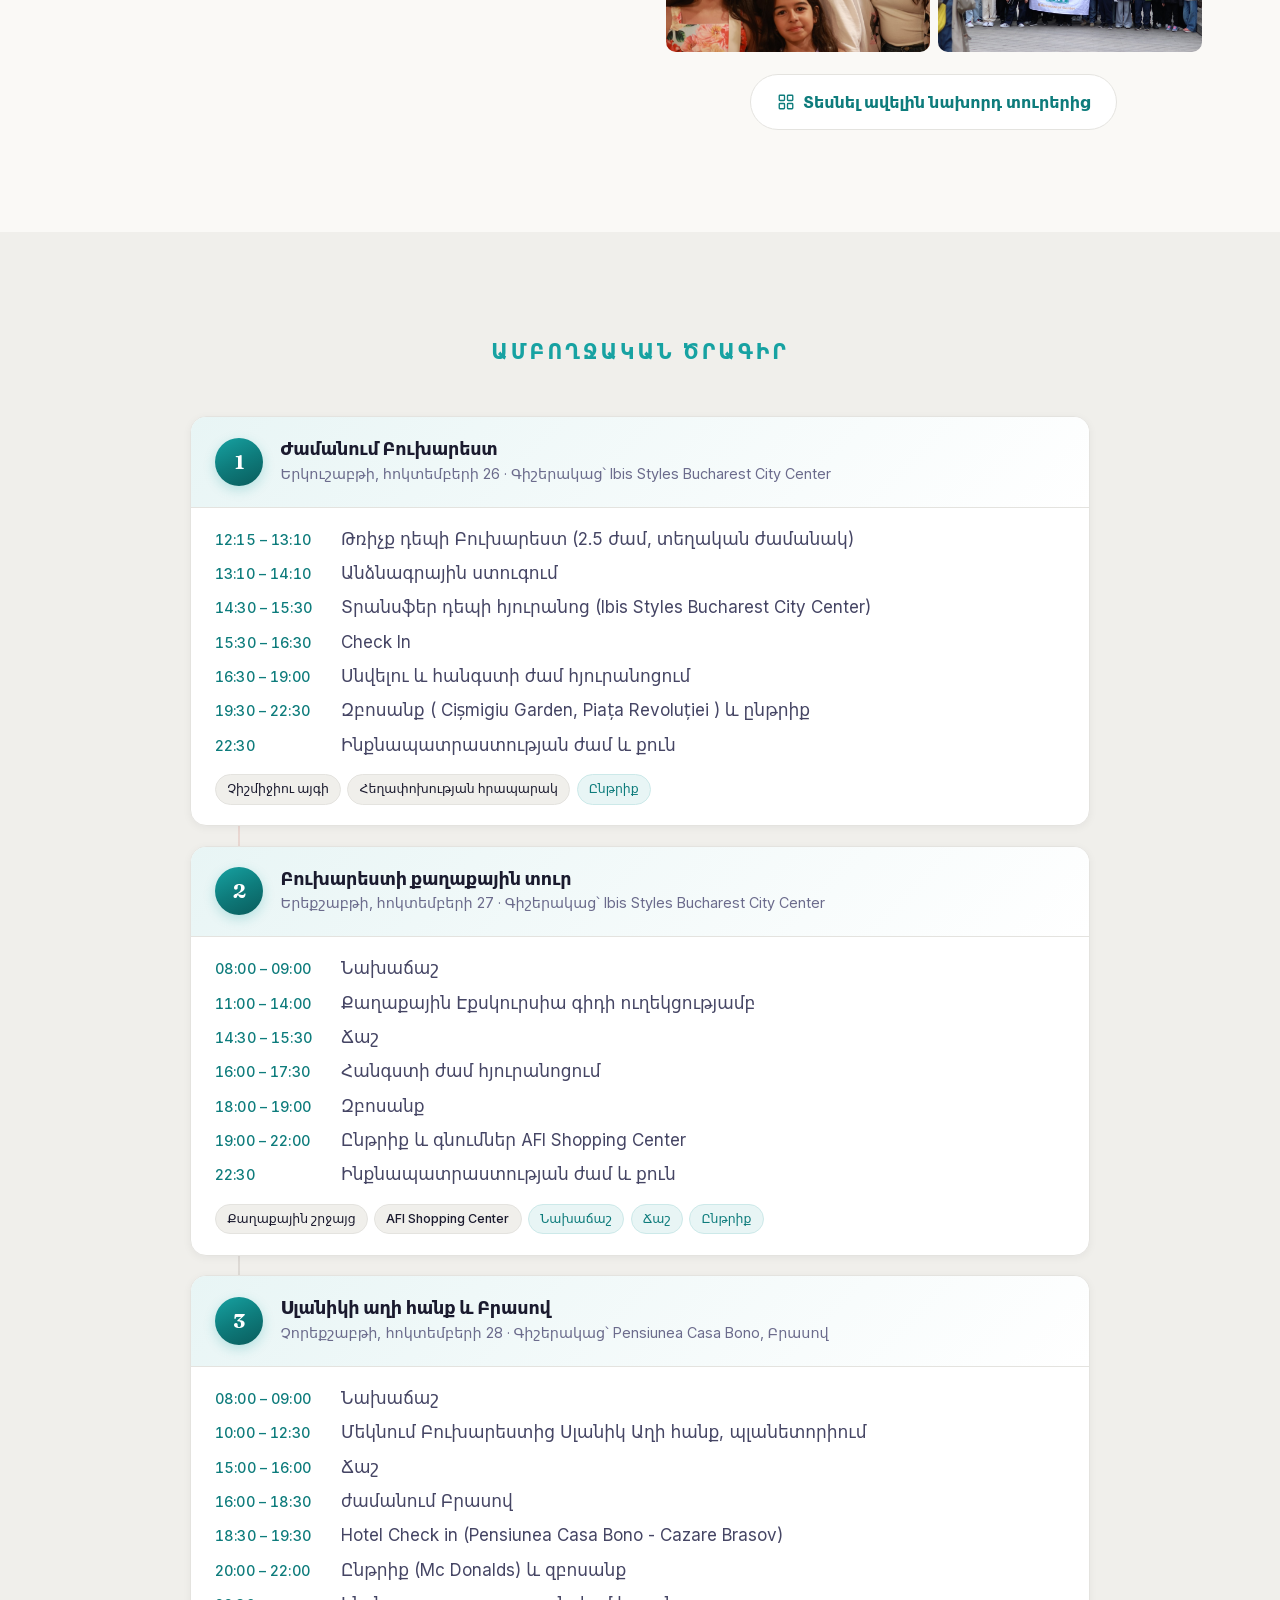
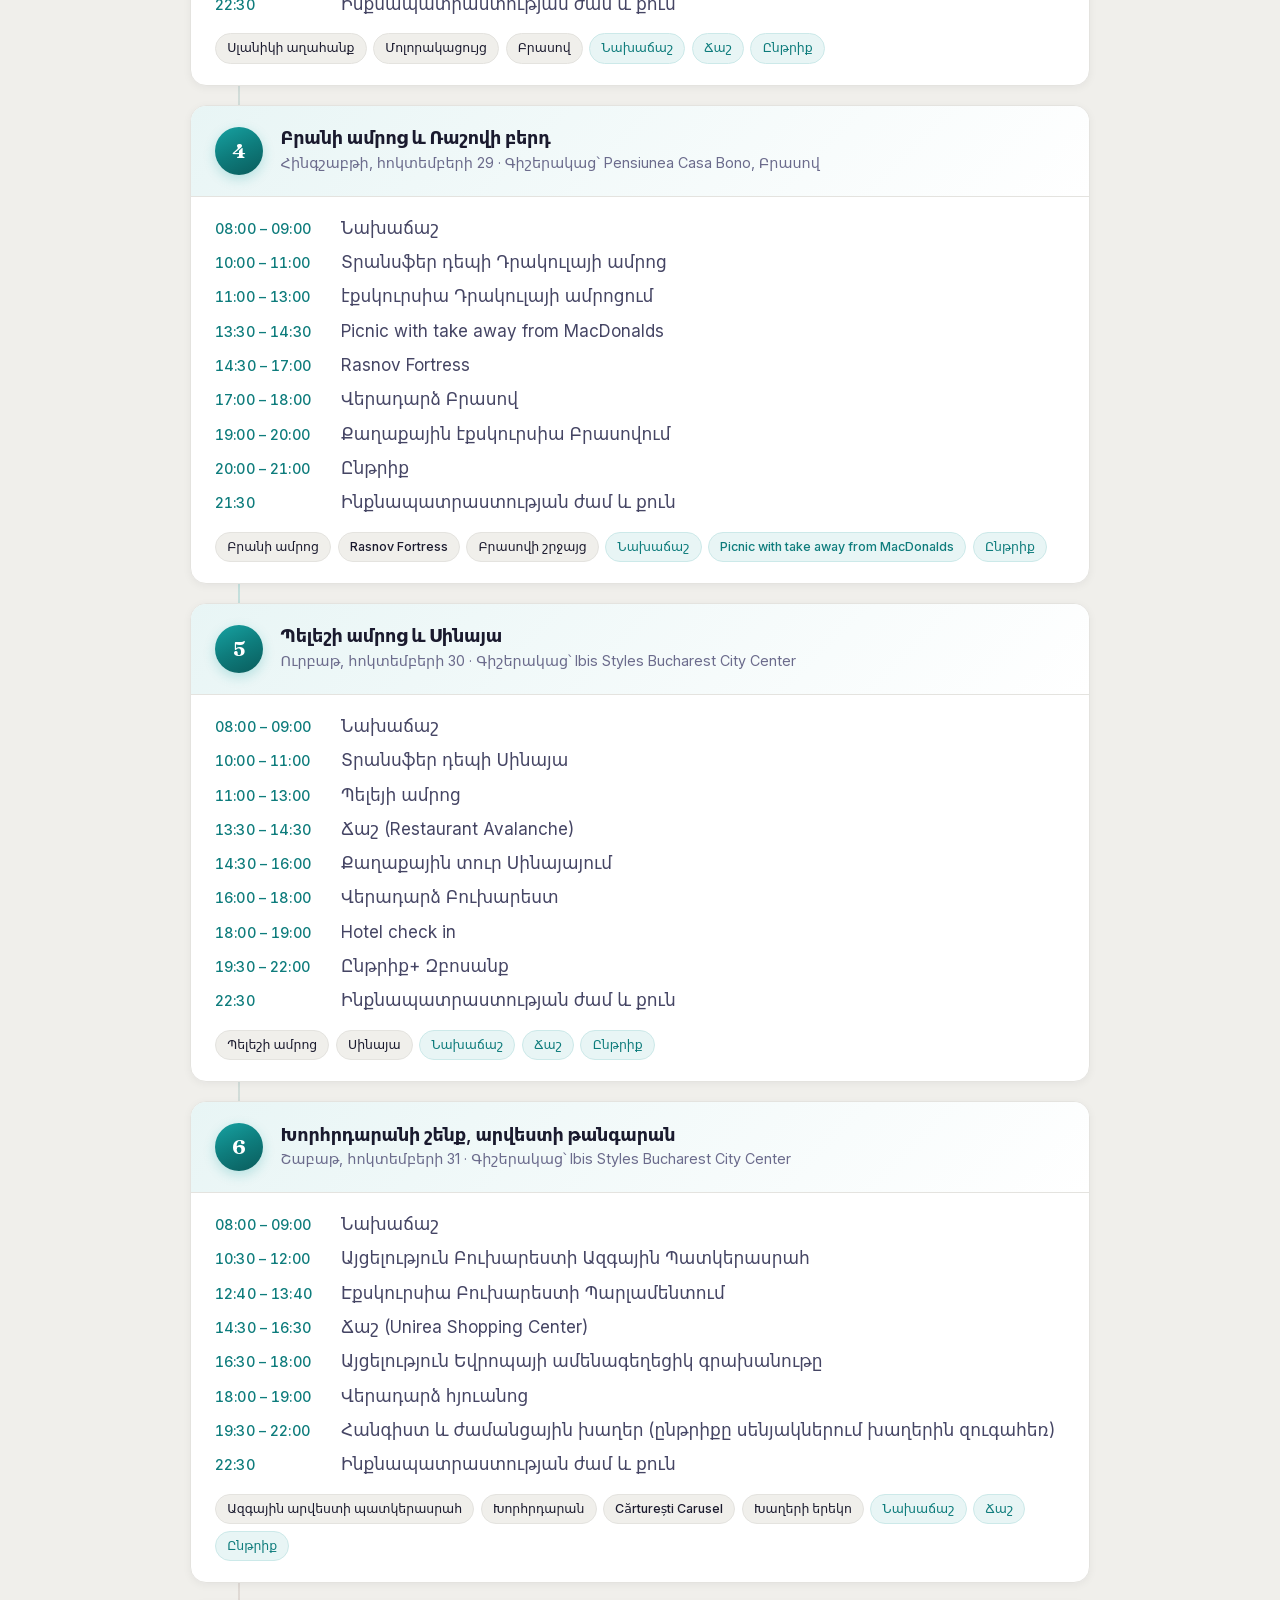
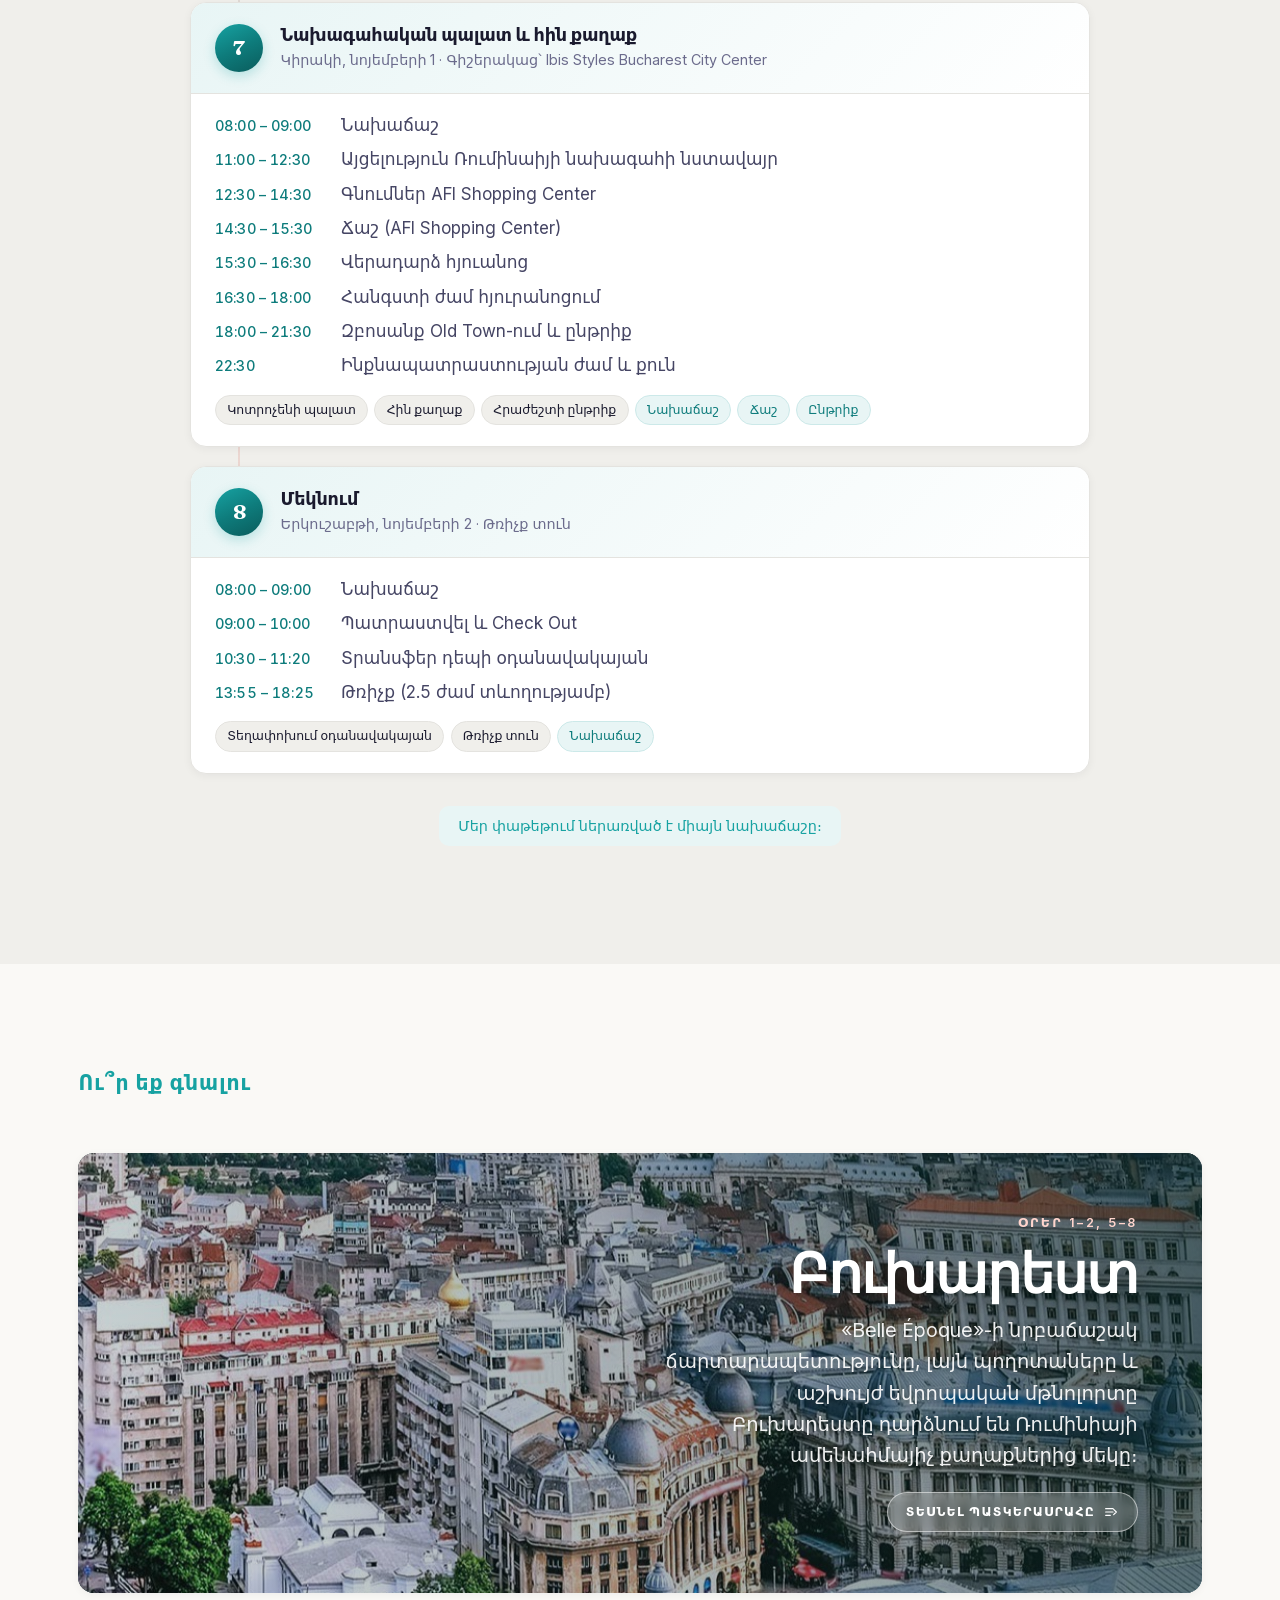
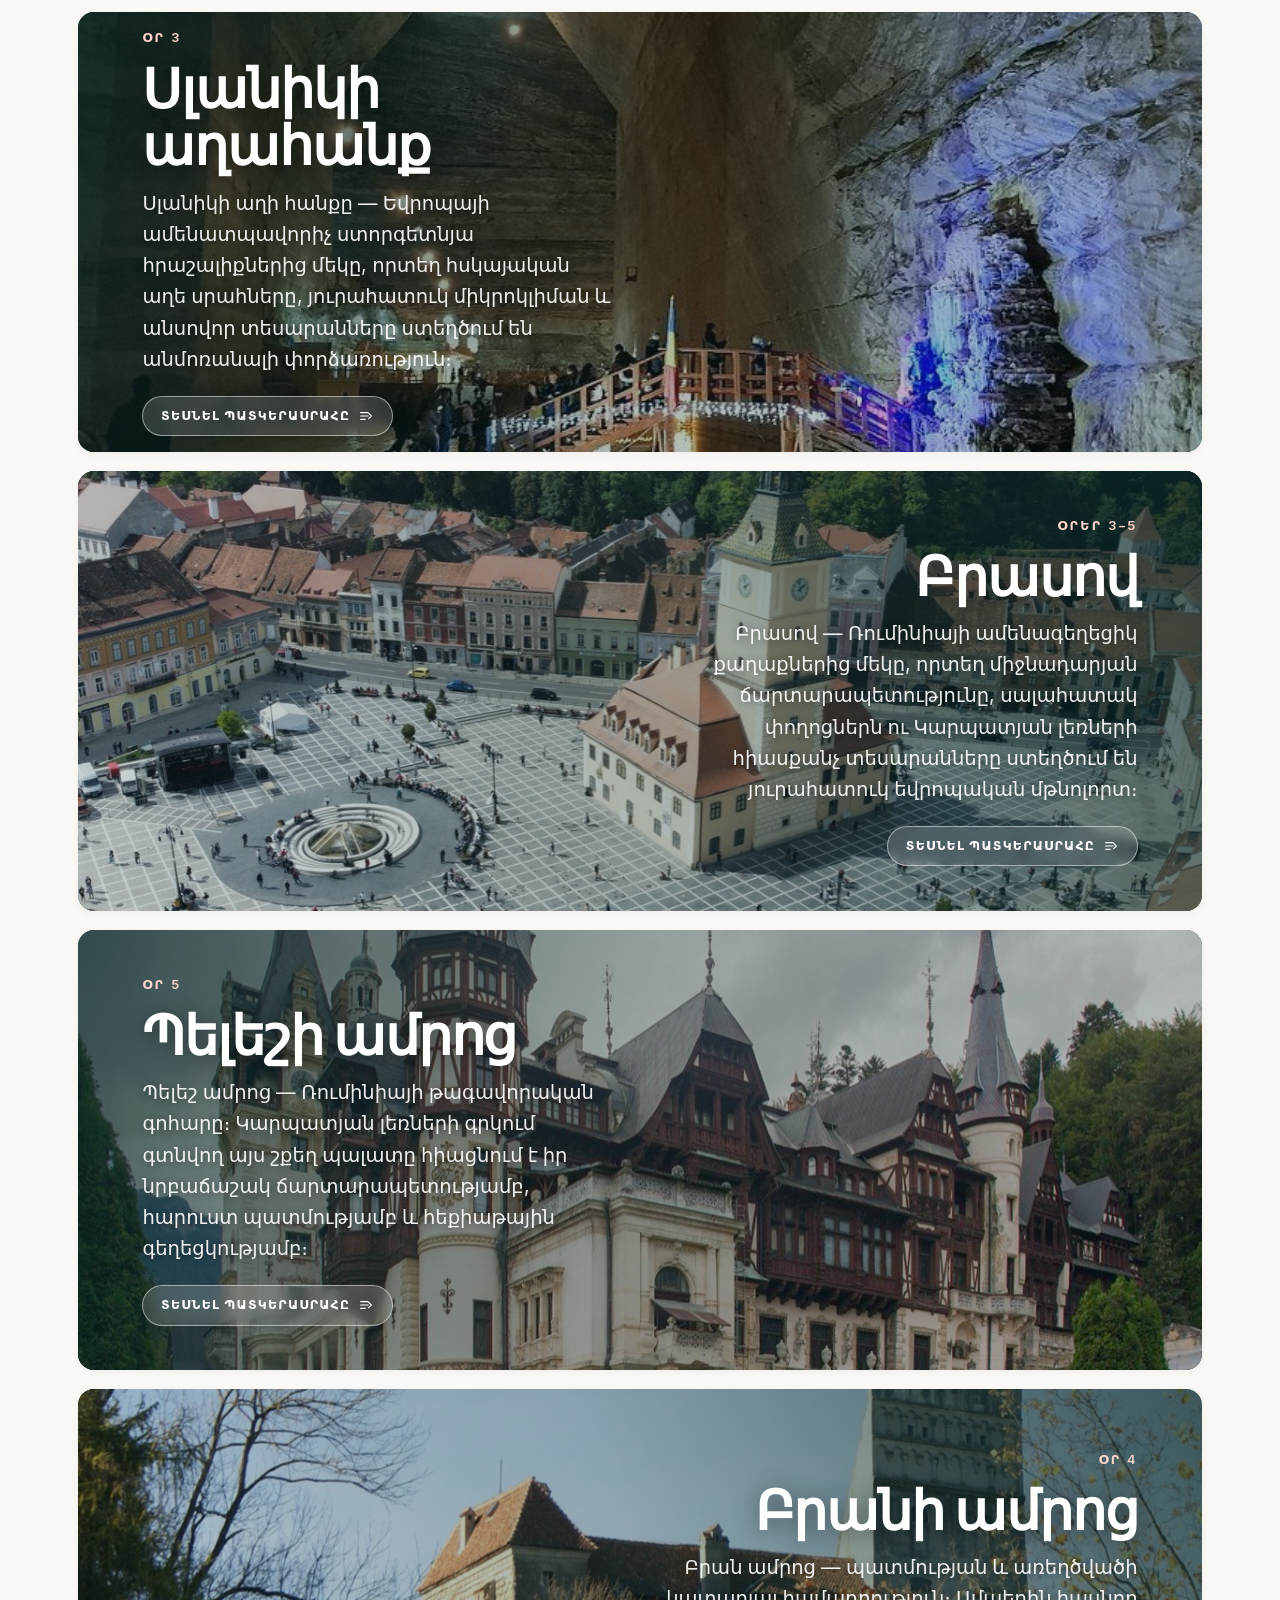
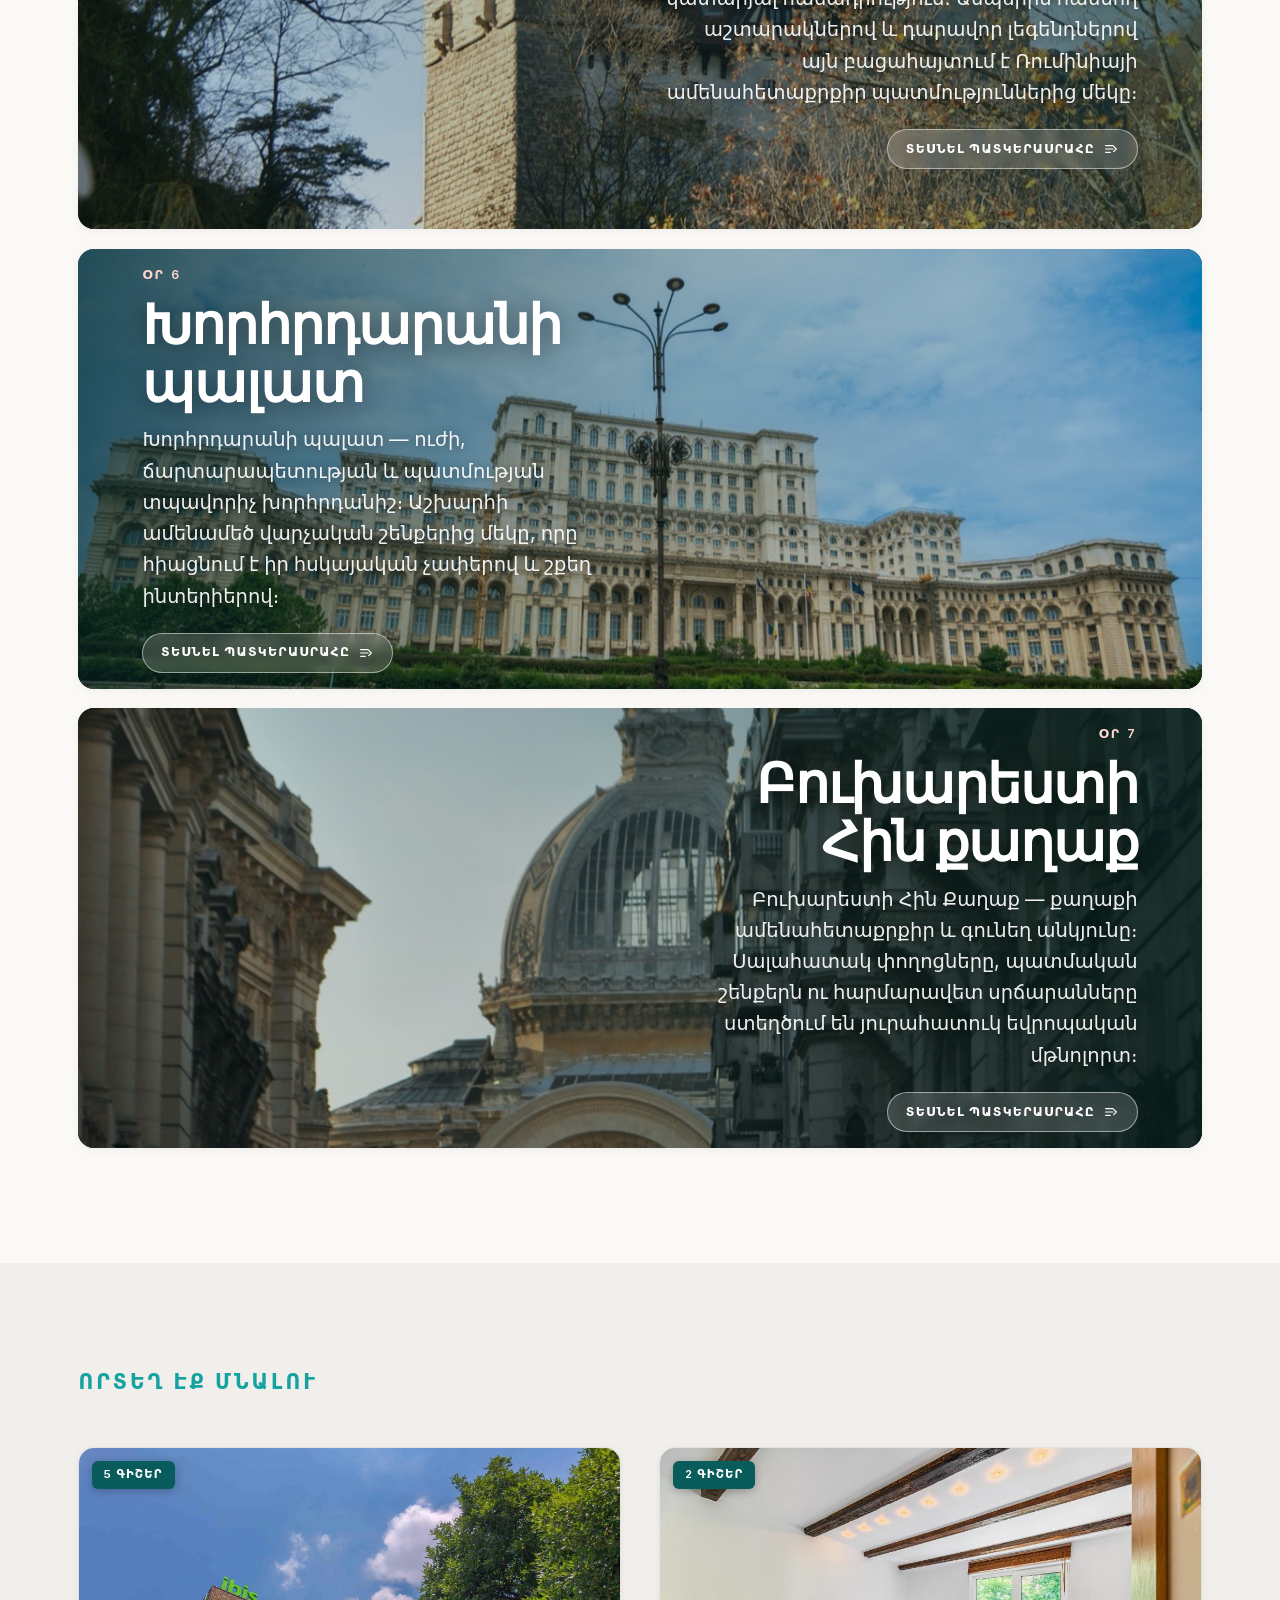
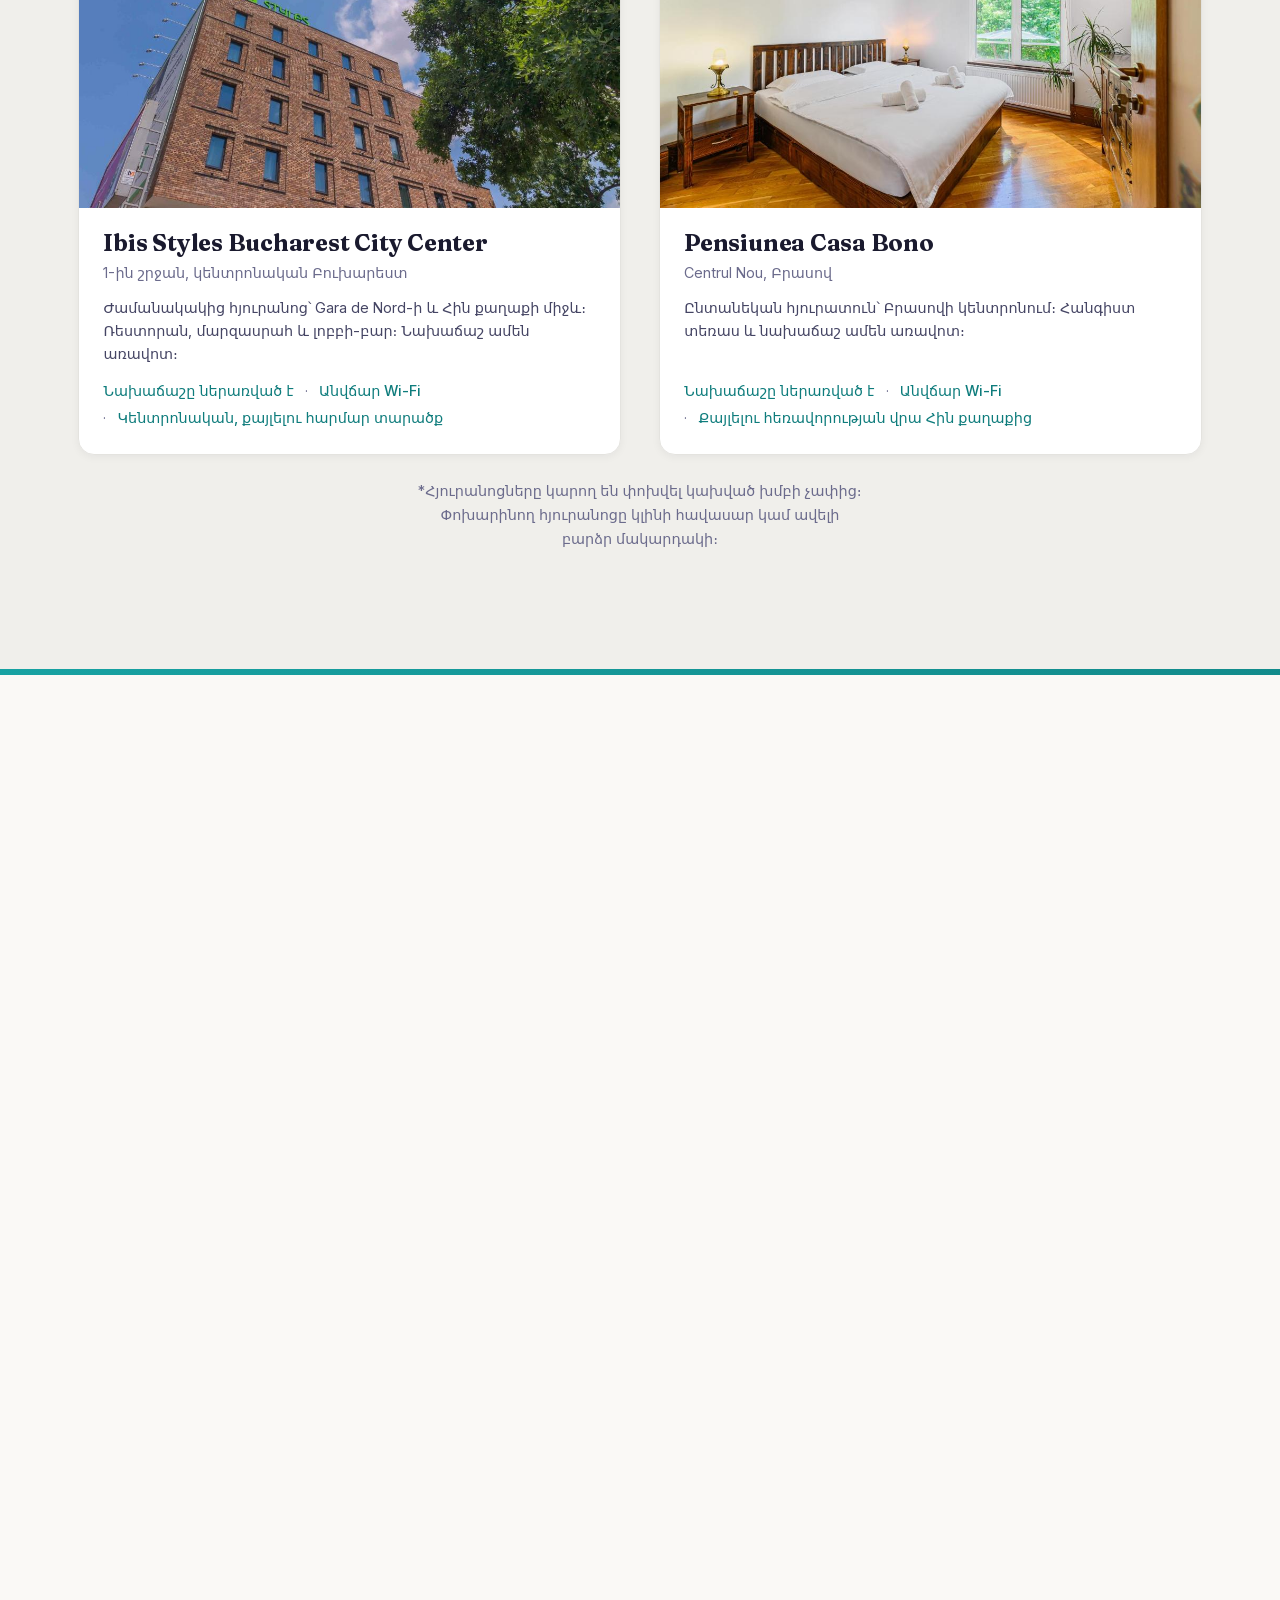
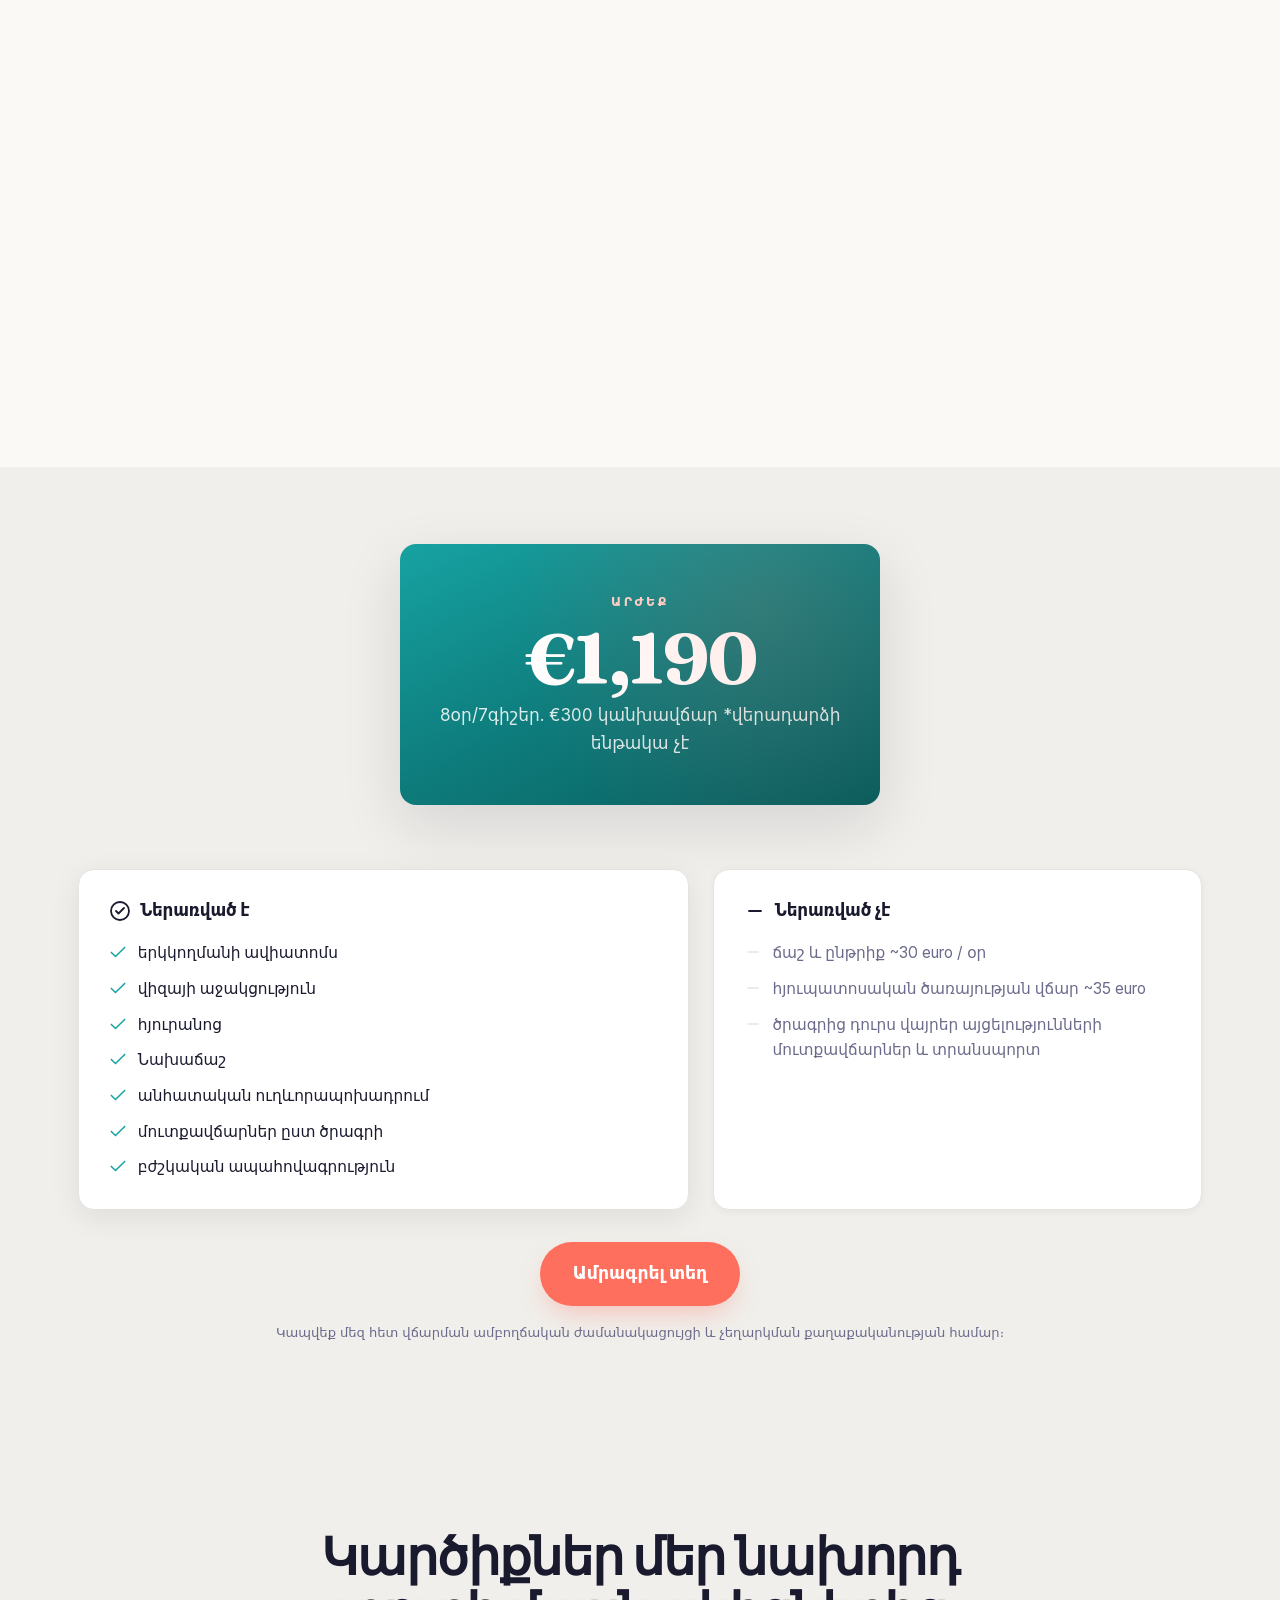
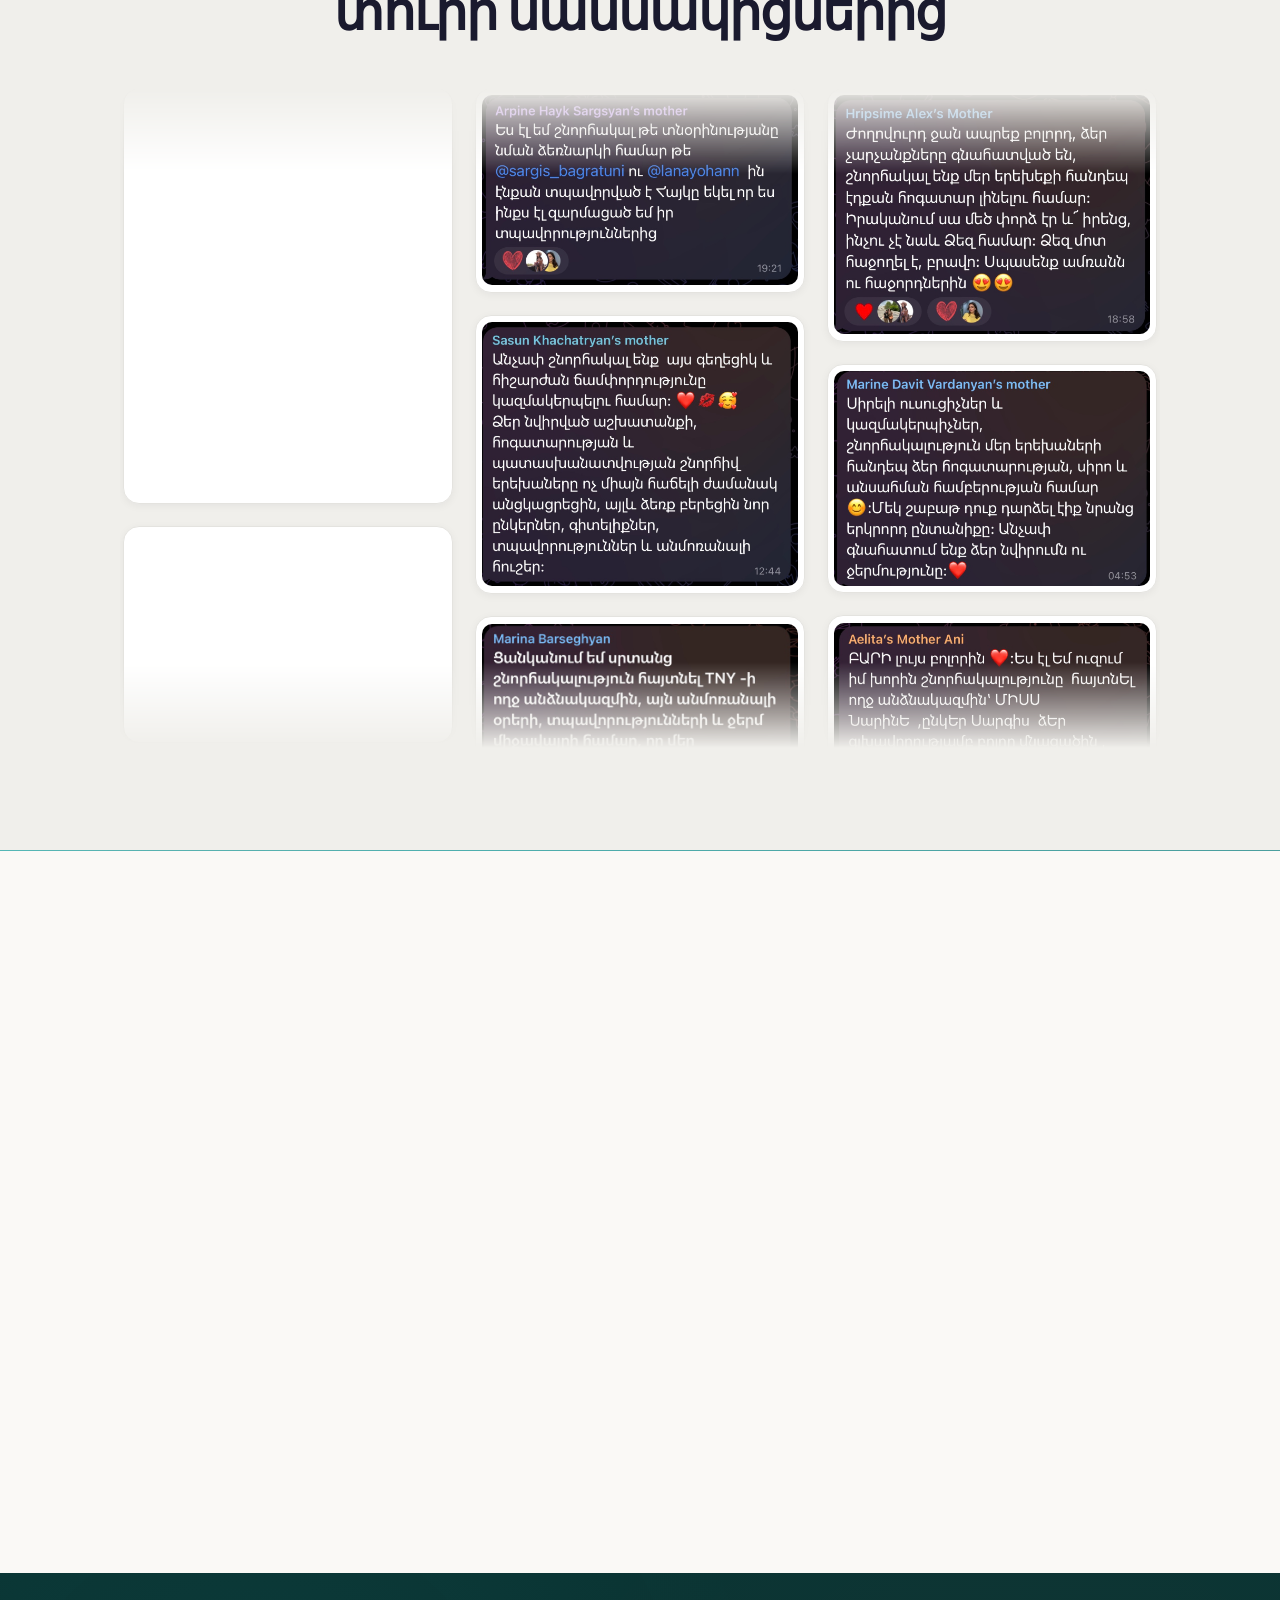
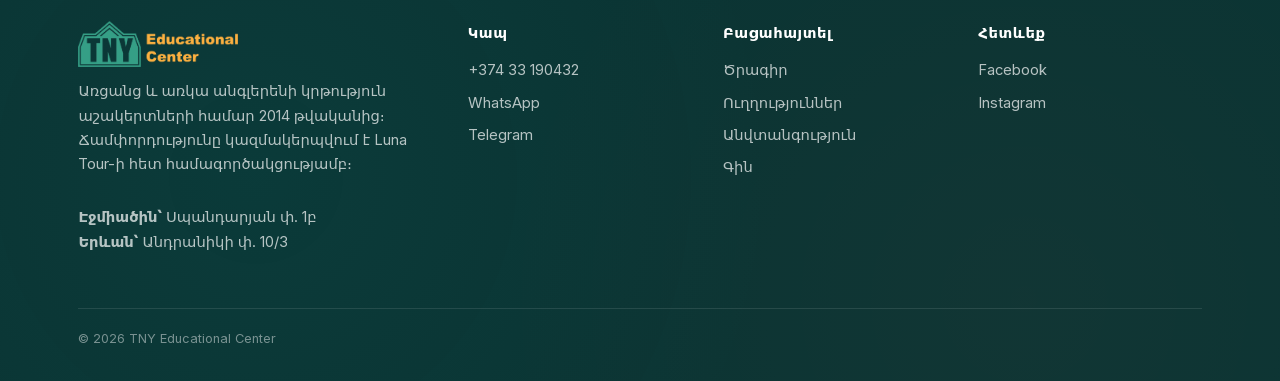
==== commit 8c56f898: "Reviews: auto-scroll wall of screenshots (comes-up-from-below loop) Replace the static wall with a f" ====
--- a/index.html
+++ b/index.html
@@ -14,7 +14,7 @@
 <link rel="icon" href="data:image/svg+xml,%3Csvg xmlns='http://www.w3.org/2000/svg' viewBox='0 0 100 100'%3E%3Crect width='100' height='100' rx='20' fill='%2317A2A2'/%3E%3Ctext x='50' y='68' font-size='44' text-anchor='middle' fill='%23fff' font-family='Georgia'%3ETNY%3C/text%3E%3C/svg%3E">
 <link rel="preload" href="assets/fonts/fraunces-700.woff2" as="font" type="font/woff2" crossorigin>
 <link rel="preload" href="assets/fonts/inter-400.woff2" as="font" type="font/woff2" crossorigin>
-<link rel="stylesheet" href="assets/css/styles.css?v=101">
+<link rel="stylesheet" href="assets/css/styles.css?v=102">
 </head>
 <body>
 
@@ -491,7 +491,7 @@
     <div class="sec-head" style="text-align:center;margin-inline:auto" data-reveal>
       <h2>Parents who were nervous, and glad they said yes</h2>
     </div>
-    <div class="review-grid" data-reveal>
+    <div class="review-grid" id="reviewGrid" data-reveal>
       <button class="review-shot" type="button"><img src="assets/img/reviews/01.jpg" alt="Parent review — Tatev" width="943" height="1200" loading="lazy" decoding="async"></button>
       <button class="review-shot" type="button"><img src="assets/img/reviews/02.jpg" alt="Parent review — Arpine Hayk Sargsyan's mother" width="1200" height="723" loading="lazy" decoding="async"></button>
       <button class="review-shot" type="button"><img src="assets/img/reviews/03.jpg" alt="Parent review — Hripsime Alex's Mother" width="1200" height="909" loading="lazy" decoding="async"></button>
@@ -649,24 +649,89 @@
 </div>
 <script>
 (function(){
-  var triggers=[].slice.call(document.querySelectorAll('.review-shot')),
-      shots=triggers.map(function(t){return t.querySelector('img');}),
-      lb=document.getElementById('rvLightbox'),
+  var section=document.getElementById('reviews'),
+      grid=document.getElementById('reviewGrid');
+  if(!section||!grid)return;
+
+  // Source of truth: the 11 static cards. Capture src/alt + intrinsic size so
+  // built cards reserve height (aspect-ratio) before their images load.
+  var IMAGES=[].slice.call(grid.querySelectorAll('.review-shot')).map(function(b,i){
+    var im=b.querySelector('img');
+    b.dataset.rvIndex=i;
+    return {src:im.getAttribute('src'),alt:im.getAttribute('alt')||'',w:im.getAttribute('width'),h:im.getAttribute('height')};
+  });
+  if(!IMAGES.length)return;
+  var multi=IMAGES.length>1;
+
+  /* ---------------- auto-scroll wall ---------------- */
+  var reduce=window.matchMedia&&window.matchMedia('(prefers-reduced-motion:reduce)').matches;
+  var wall=null, lastCols=-1, SPEED=30; // px/sec
+
+  function colCount(){var w=window.innerWidth;return w>=900?3:(w>=600?2:1);}
+  function makeCard(im,index,track){
+    var b=document.createElement('button');
+    b.type='button'; b.className='review-shot'; b.dataset.rvIndex=index;
+    var img=document.createElement('img');
+    img.src=im.src; img.alt=im.alt; if(im.w)img.width=im.w; if(im.h)img.height=im.h;
+    img.decoding='async';
+    b.appendChild(img); track.appendChild(b);
+  }
+  function buildWall(){
+    var cols=colCount(); lastCols=cols;
+    wall=document.createElement('div'); wall.className='review-wall';
+    var tracks=[];
+    for(var c=0;c<cols;c++){
+      var col=document.createElement('div'); col.className='rv-col';
+      var track=document.createElement('div'); track.className='rv-track';
+      col.appendChild(track); wall.appendChild(col); tracks.push(track);
+    }
+    IMAGES.forEach(function(im,i){makeCard(im,i,tracks[i%cols]);});   // round-robin
+    tracks.forEach(function(track){                                   // duplicate set for seamless loop
+      [].slice.call(track.children).forEach(function(card){
+        var clone=card.cloneNode(true);
+        clone.setAttribute('aria-hidden','true'); clone.tabIndex=-1;
+        track.appendChild(clone);
+      });
+    });
+    grid.style.display='none';
+    grid.parentNode.insertBefore(wall,grid.nextSibling);
+    tracks.forEach(function(track,idx){                              // uniform speed + desync phase
+      var oneSet=track.scrollHeight/2, dur=Math.max(24,oneSet/SPEED);
+      track.style.animationDuration=dur+'s';
+      track.style.animationDelay=(-(idx/cols)*dur)+'s';
+    });
+    requestAnimationFrame(function(){wall.classList.add('in');});
+  }
+  function destroyWall(){if(wall){wall.remove();wall=null;} grid.style.display='';}
+
+  if(!reduce){
+    var io=new IntersectionObserver(function(ents){
+      if(ents[0].isIntersecting){io.disconnect(); buildWall();}
+    },{rootMargin:'400px 0px'});
+    io.observe(section);
+    var rt;
+    window.addEventListener('resize',function(){
+      clearTimeout(rt); rt=setTimeout(function(){
+        if(wall&&colCount()!==lastCols){destroyWall(); buildWall();}
+      },200);
+    });
+  }
+
+  /* ---------------- lightbox (delegated by data-rv-index) ---------------- */
+  var lb=document.getElementById('rvLightbox'),
       lbImg=document.getElementById('rvLbImg'),
       back=document.getElementById('rvBack'),
       prevBtn=document.getElementById('rvPrev'),
       nextBtn=document.getElementById('rvNext'),
       countEl=document.getElementById('rvCount'),
       cur=0, lastFocus=null;
-  if(!shots.length)return;
-  var multi=shots.length>1;
   if(!multi){prevBtn.hidden=true;nextBtn.hidden=true;}
 
   function render(){
-    var img=shots[cur];
-    lbImg.src=img.src; lbImg.alt=img.alt||'';
-    if(countEl)countEl.textContent=(cur+1)+' / '+shots.length;
-    if(multi){[(cur+1)%shots.length,(cur-1+shots.length)%shots.length].forEach(function(i){var p=new Image();p.src=shots[i].src;});}
+    var im=IMAGES[cur];
+    lbImg.src=im.src; lbImg.alt=im.alt;
+    if(countEl)countEl.textContent=(cur+1)+' / '+IMAGES.length;
+    if(multi){[(cur+1)%IMAGES.length,(cur-1+IMAGES.length)%IMAGES.length].forEach(function(i){var p=new Image();p.src=IMAGES[i].src;});}
   }
   function openAt(i){
     cur=i; lastFocus=document.activeElement;
@@ -683,12 +748,15 @@
     if(window._lenis)window._lenis.start();
     if(lastFocus&&lastFocus.focus)lastFocus.focus();
   }
-  function go(d){cur=(cur+d+shots.length)%shots.length;render();}
+  function go(d){cur=(cur+d+IMAGES.length)%IMAGES.length;render();}
 
   lb.addEventListener('wheel',function(e){e.stopPropagation()},{passive:true});
   lb.addEventListener('touchmove',function(e){e.stopPropagation()},{passive:true});
   lbImg.addEventListener('error',function(){lbImg.alt='Image unavailable';});
-  triggers.forEach(function(t,i){t.addEventListener('click',function(){openAt(i)});});
+  section.addEventListener('click',function(e){
+    var card=e.target.closest('.review-shot'); if(!card)return;
+    openAt(+card.dataset.rvIndex);
+  });
   back.addEventListener('click',close);
   lb.addEventListener('click',function(e){if(e.target===lb)close()});
   prevBtn.addEventListener('click',function(){go(-1)});
@@ -765,7 +833,7 @@
 <script defer src="assets/js/vendor/gsap.min.js"></script>
 <script defer src="assets/js/vendor/ScrollTrigger.min.js"></script>
 <script defer src="assets/js/vendor/lenis.min.js"></script>
-<script defer src="assets/js/main.js?v=101"></script>
-<script defer src="assets/js/i18n.js?v=101"></script>
+<script defer src="assets/js/main.js?v=102"></script>
+<script defer src="assets/js/i18n.js?v=102"></script>
 </body>
 </html>
--- a/assets/css/styles.css
+++ b/assets/css/styles.css
@@ -486,6 +486,14 @@
 .review-shot{display:block;width:100%;padding:.4rem;border:1px solid var(--line);background:var(--card);font:inherit;color:inherit;position:relative;margin:0 0 clamp(.9rem,2vw,1.4rem);break-inside:avoid;border-radius:var(--radius);overflow:hidden;box-shadow:var(--shadow-sm);cursor:zoom-in}
 .review-shot:focus-visible{outline:none;box-shadow:var(--ring)}
 .review-shot img{width:100%;height:auto;display:block;border-radius:var(--radius-sm)}
+/* auto-scroll wall: fixed window, columns loop upward, faded top/bottom edges */
+.review-wall{position:relative;display:flex;gap:clamp(.9rem,2vw,1.4rem);justify-content:center;max-width:1040px;margin-inline:auto;height:clamp(440px,74vh,660px);overflow:hidden;opacity:0;transition:opacity var(--dur-slow) var(--ease-out);-webkit-mask-image:linear-gradient(to bottom,transparent 0,#000 13%,#000 87%,transparent 100%);mask-image:linear-gradient(to bottom,transparent 0,#000 13%,#000 87%,transparent 100%)}
+.review-wall.in{opacity:1}
+.rv-col{flex:1 1 0;min-width:0;max-width:330px}
+.rv-track{display:block;will-change:transform;animation-name:rv-rise;animation-timing-function:linear;animation-iteration-count:infinite}
+.rv-col:hover .rv-track,.rv-col:focus-within .rv-track{animation-play-state:paused}
+@keyframes rv-rise{from{transform:translateY(0)}to{transform:translateY(-50%)}}
+@media (prefers-reduced-motion:reduce){.rv-track{animation:none}}
 
 /* ============================================================
    CONTACT
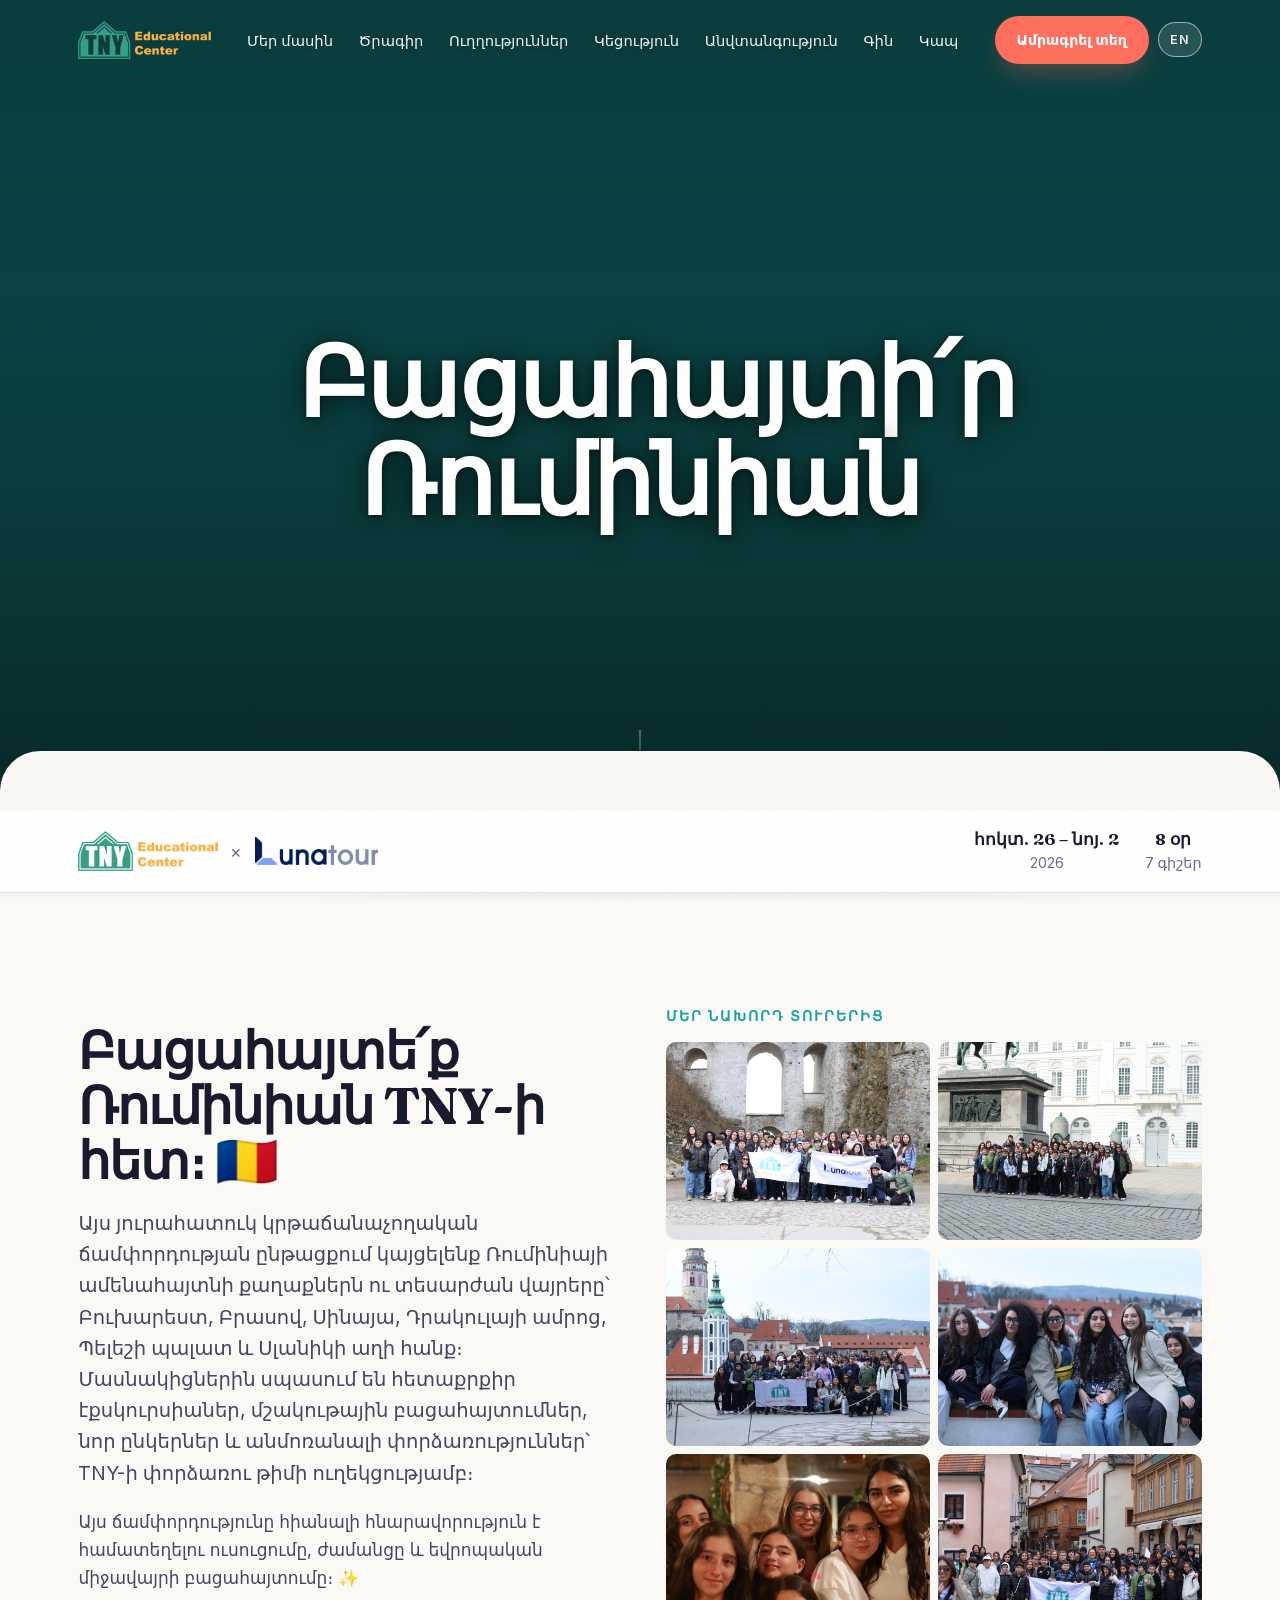
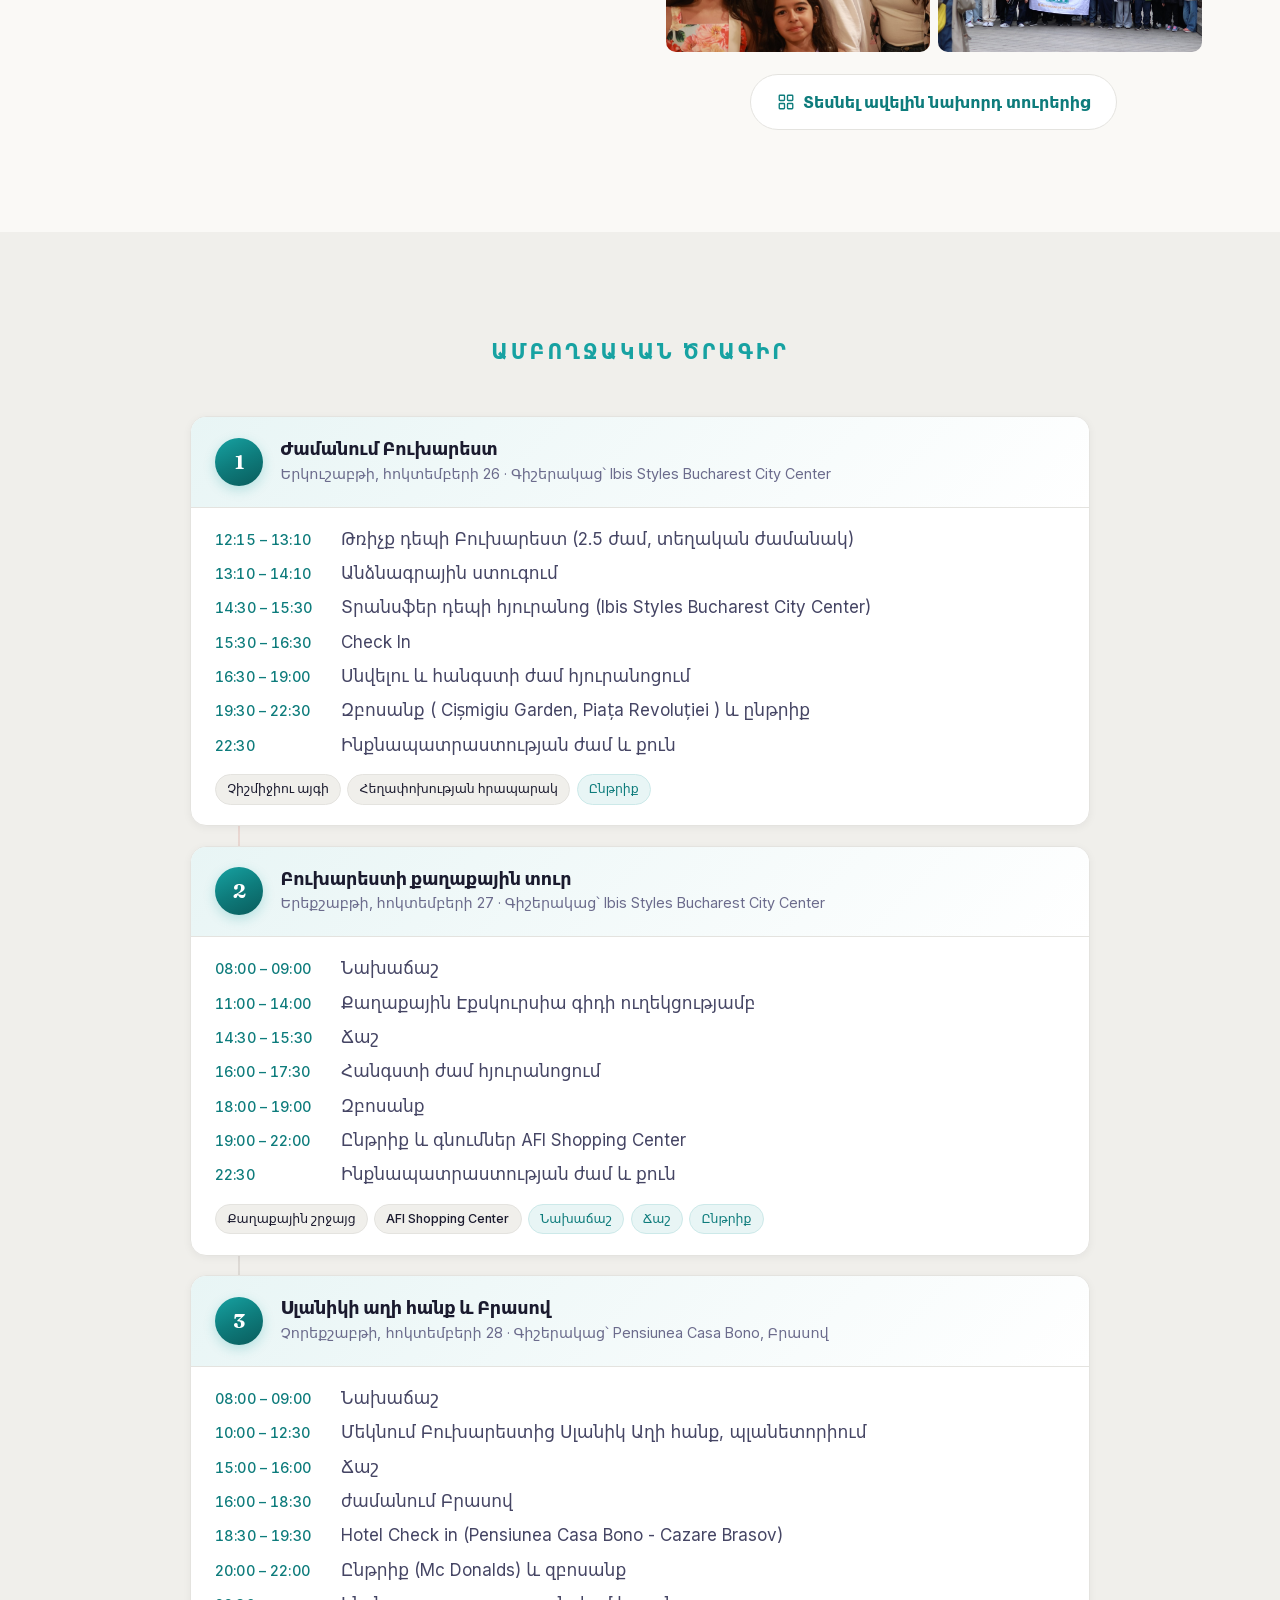
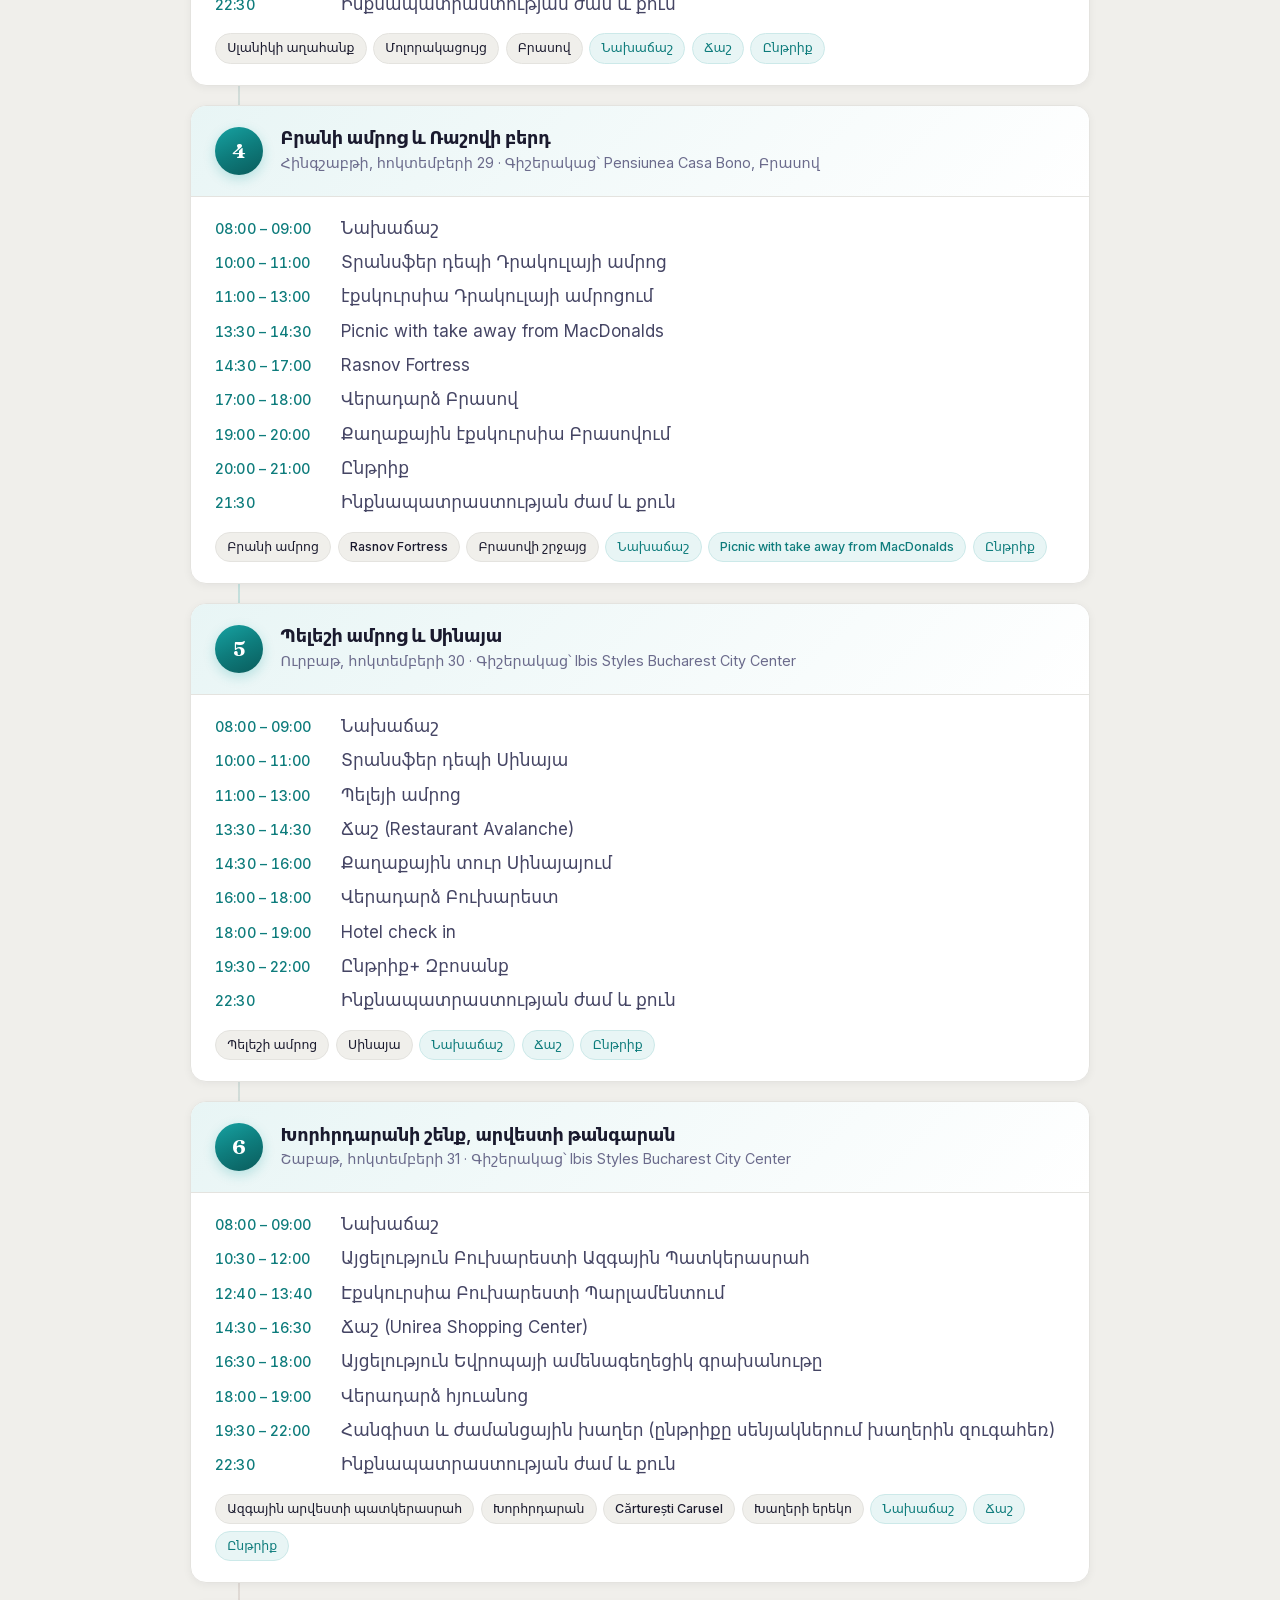
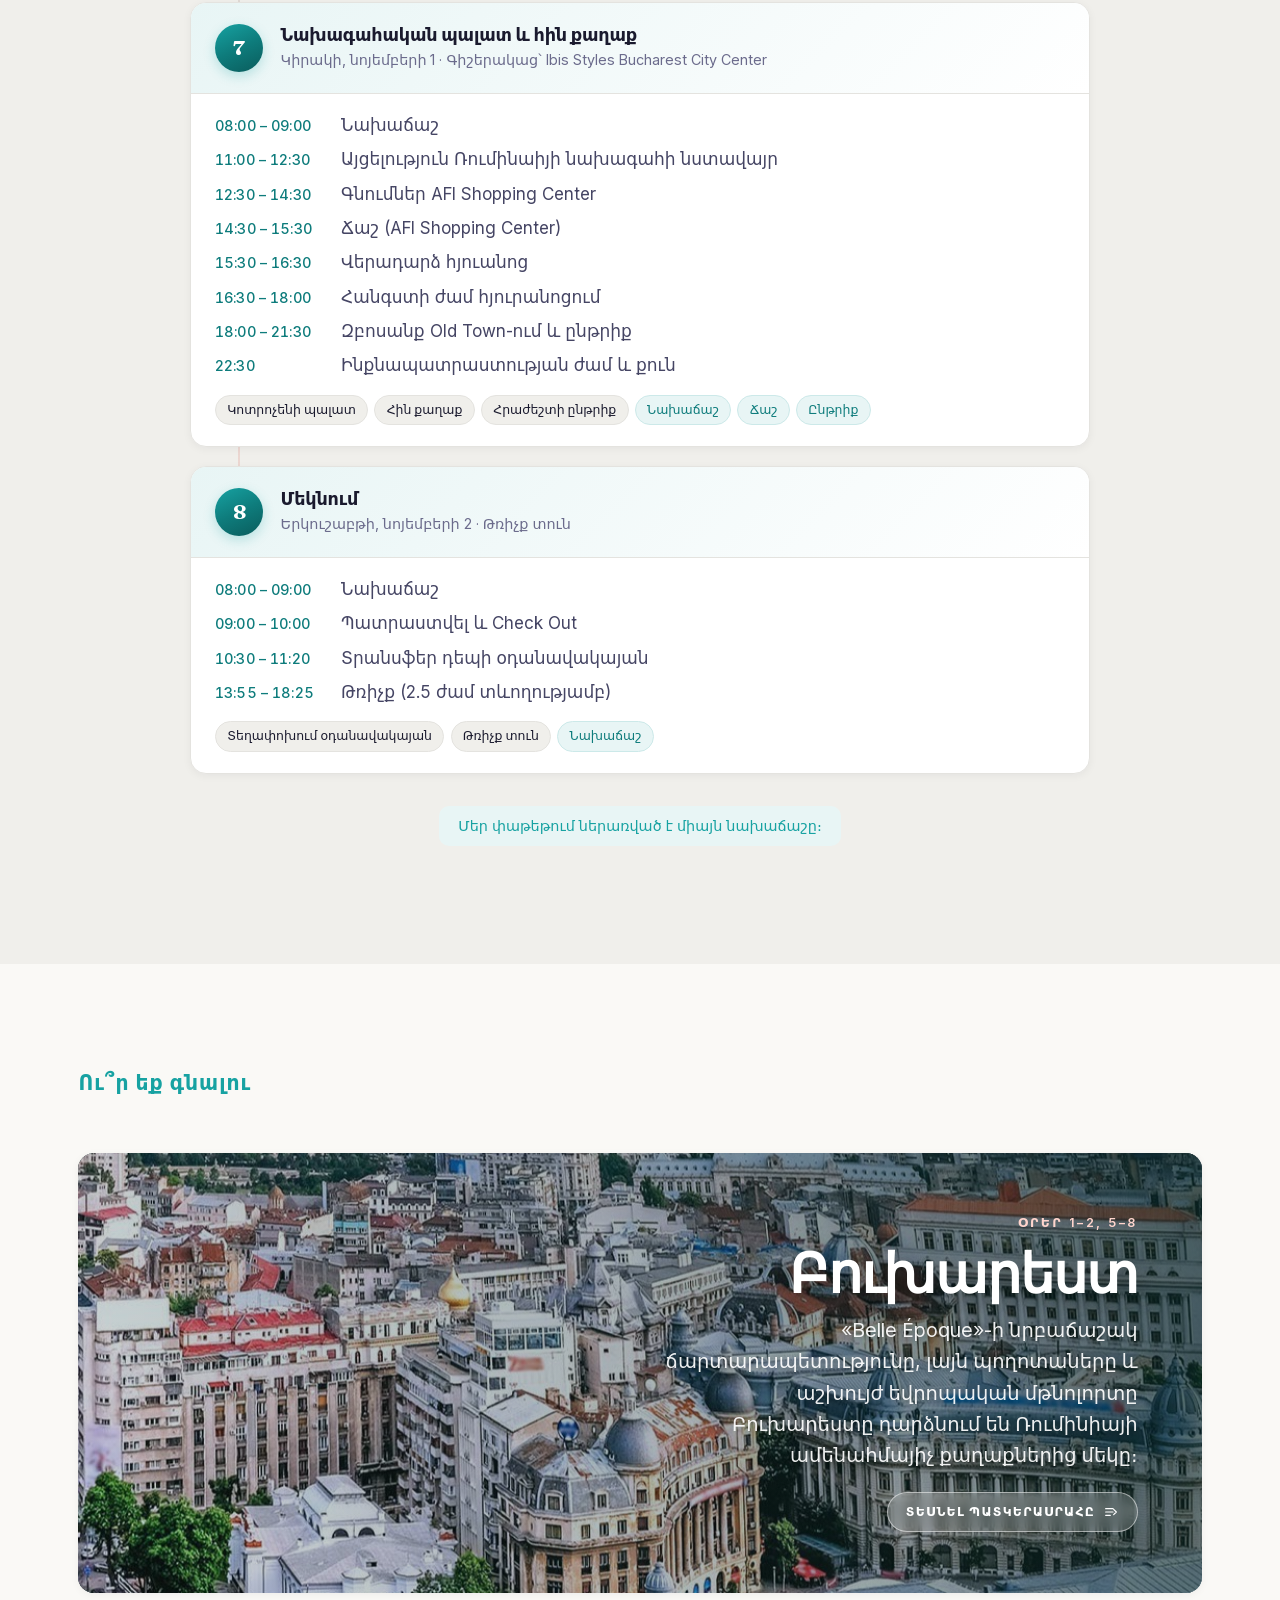
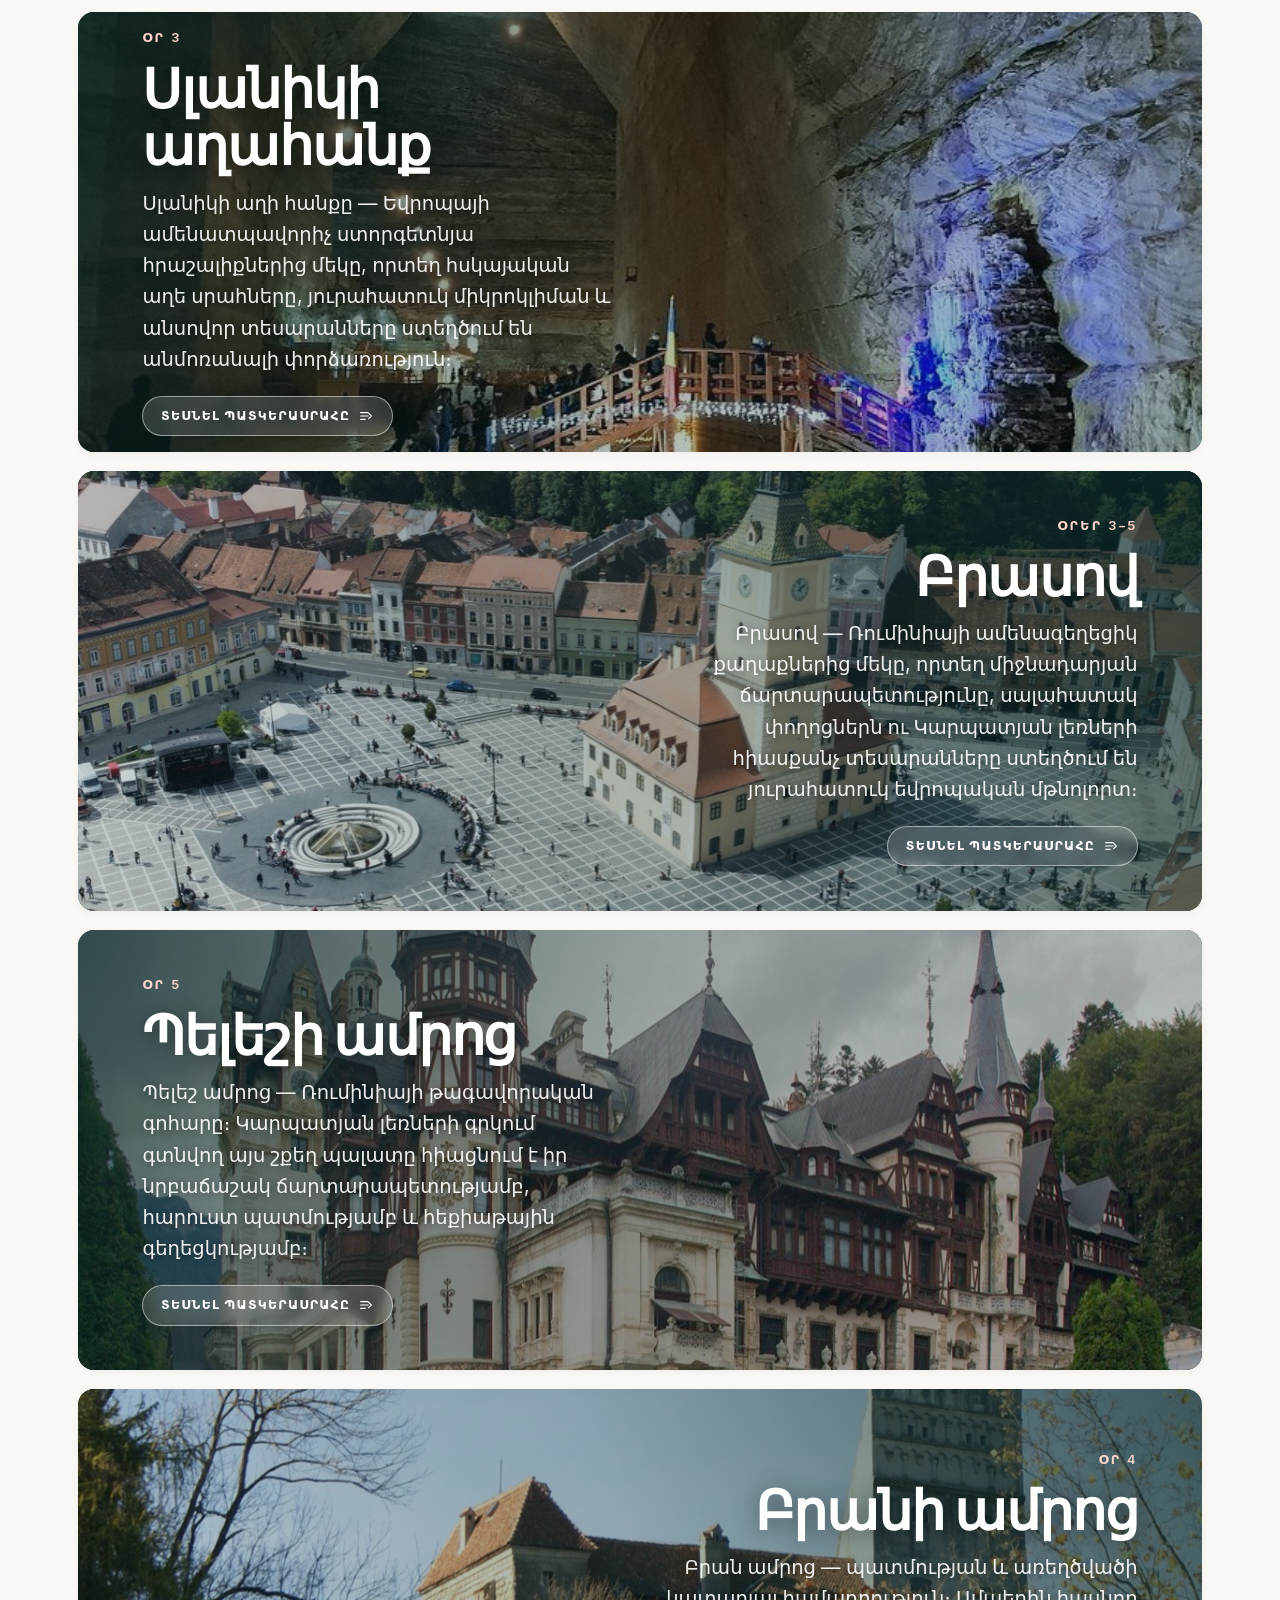
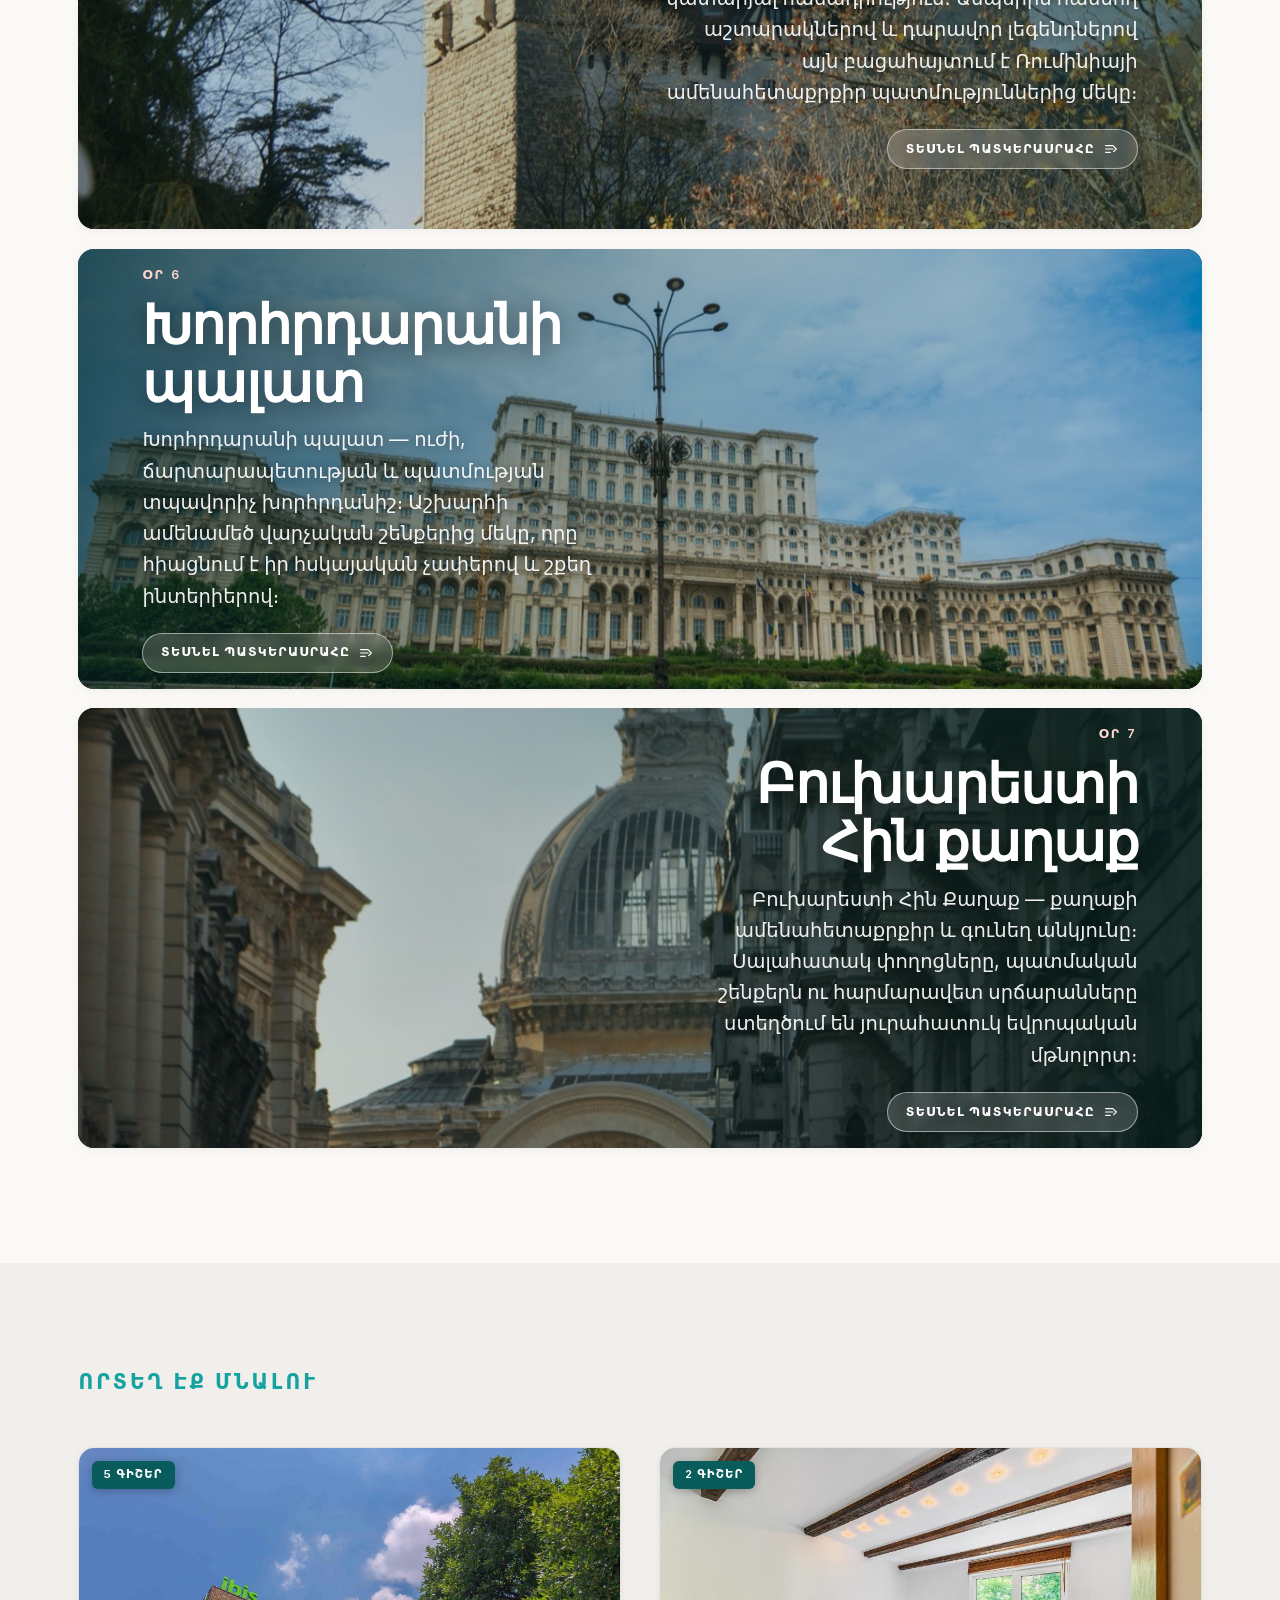
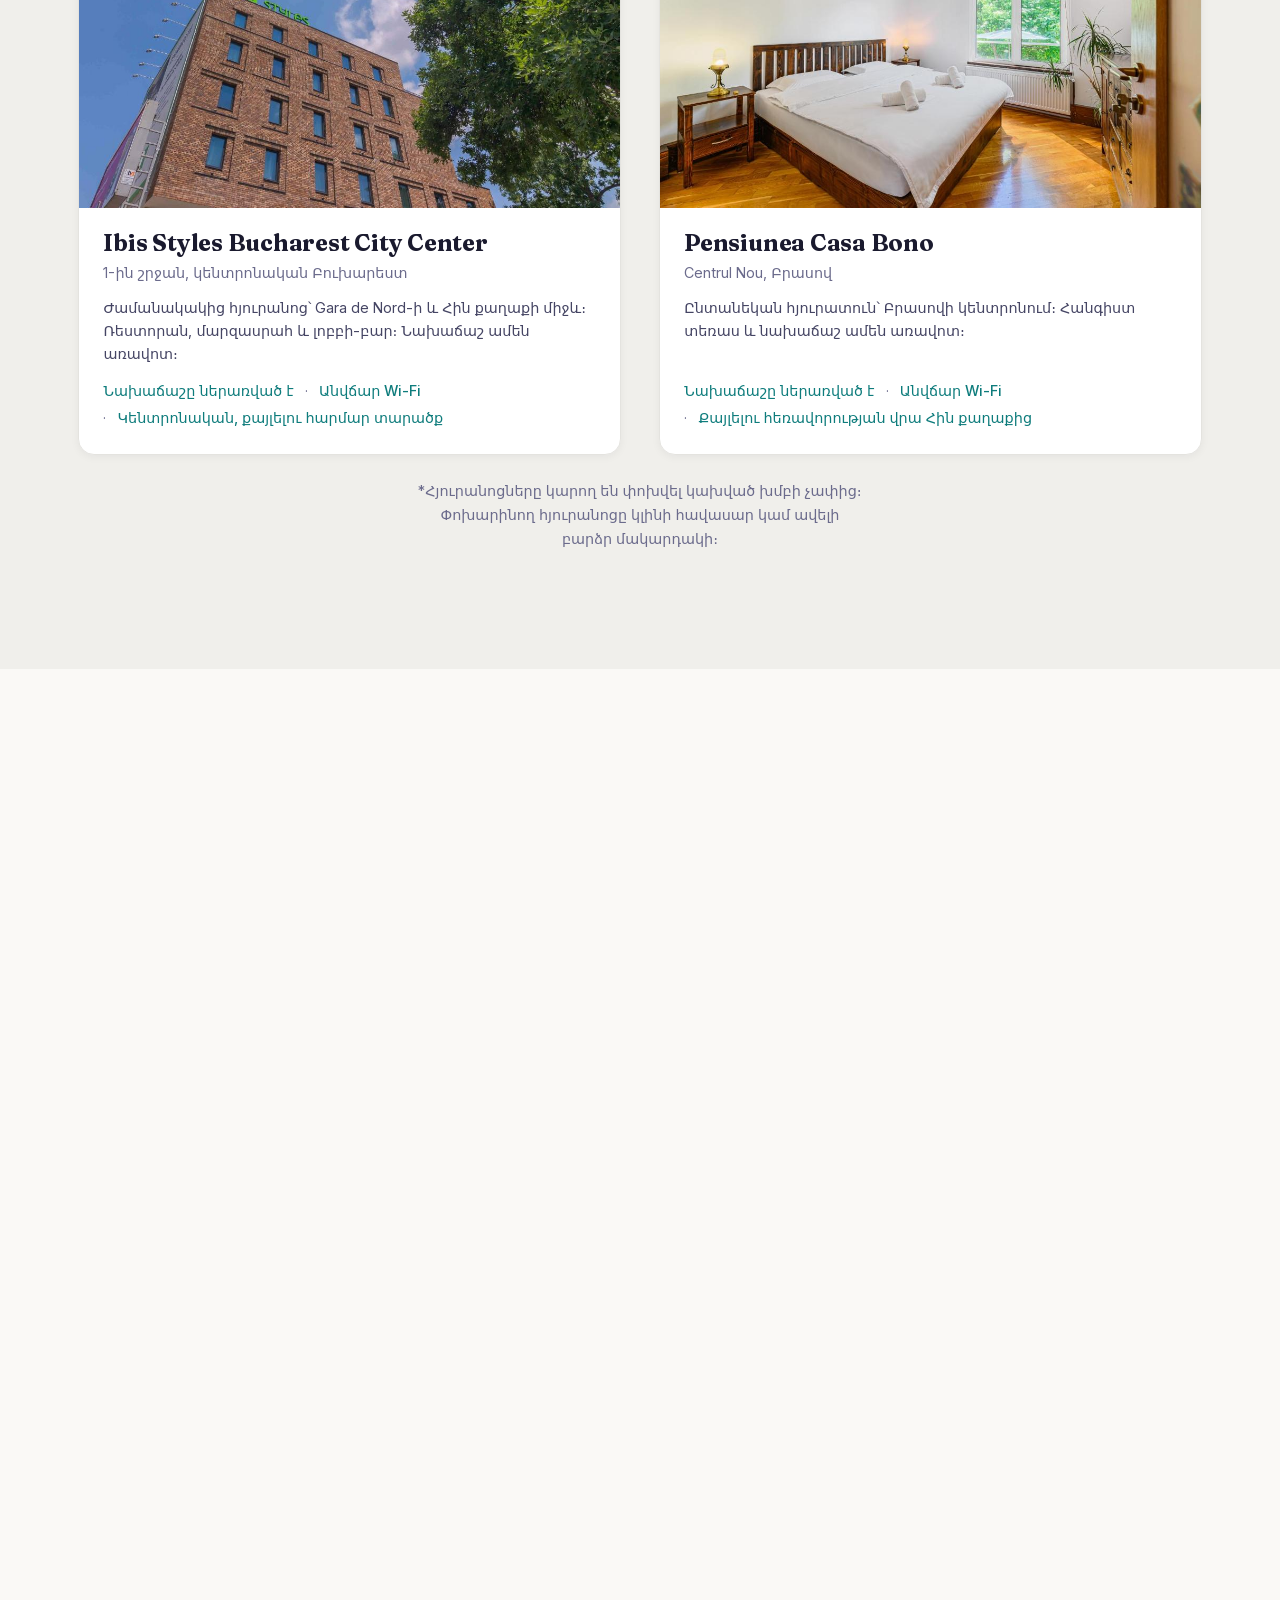
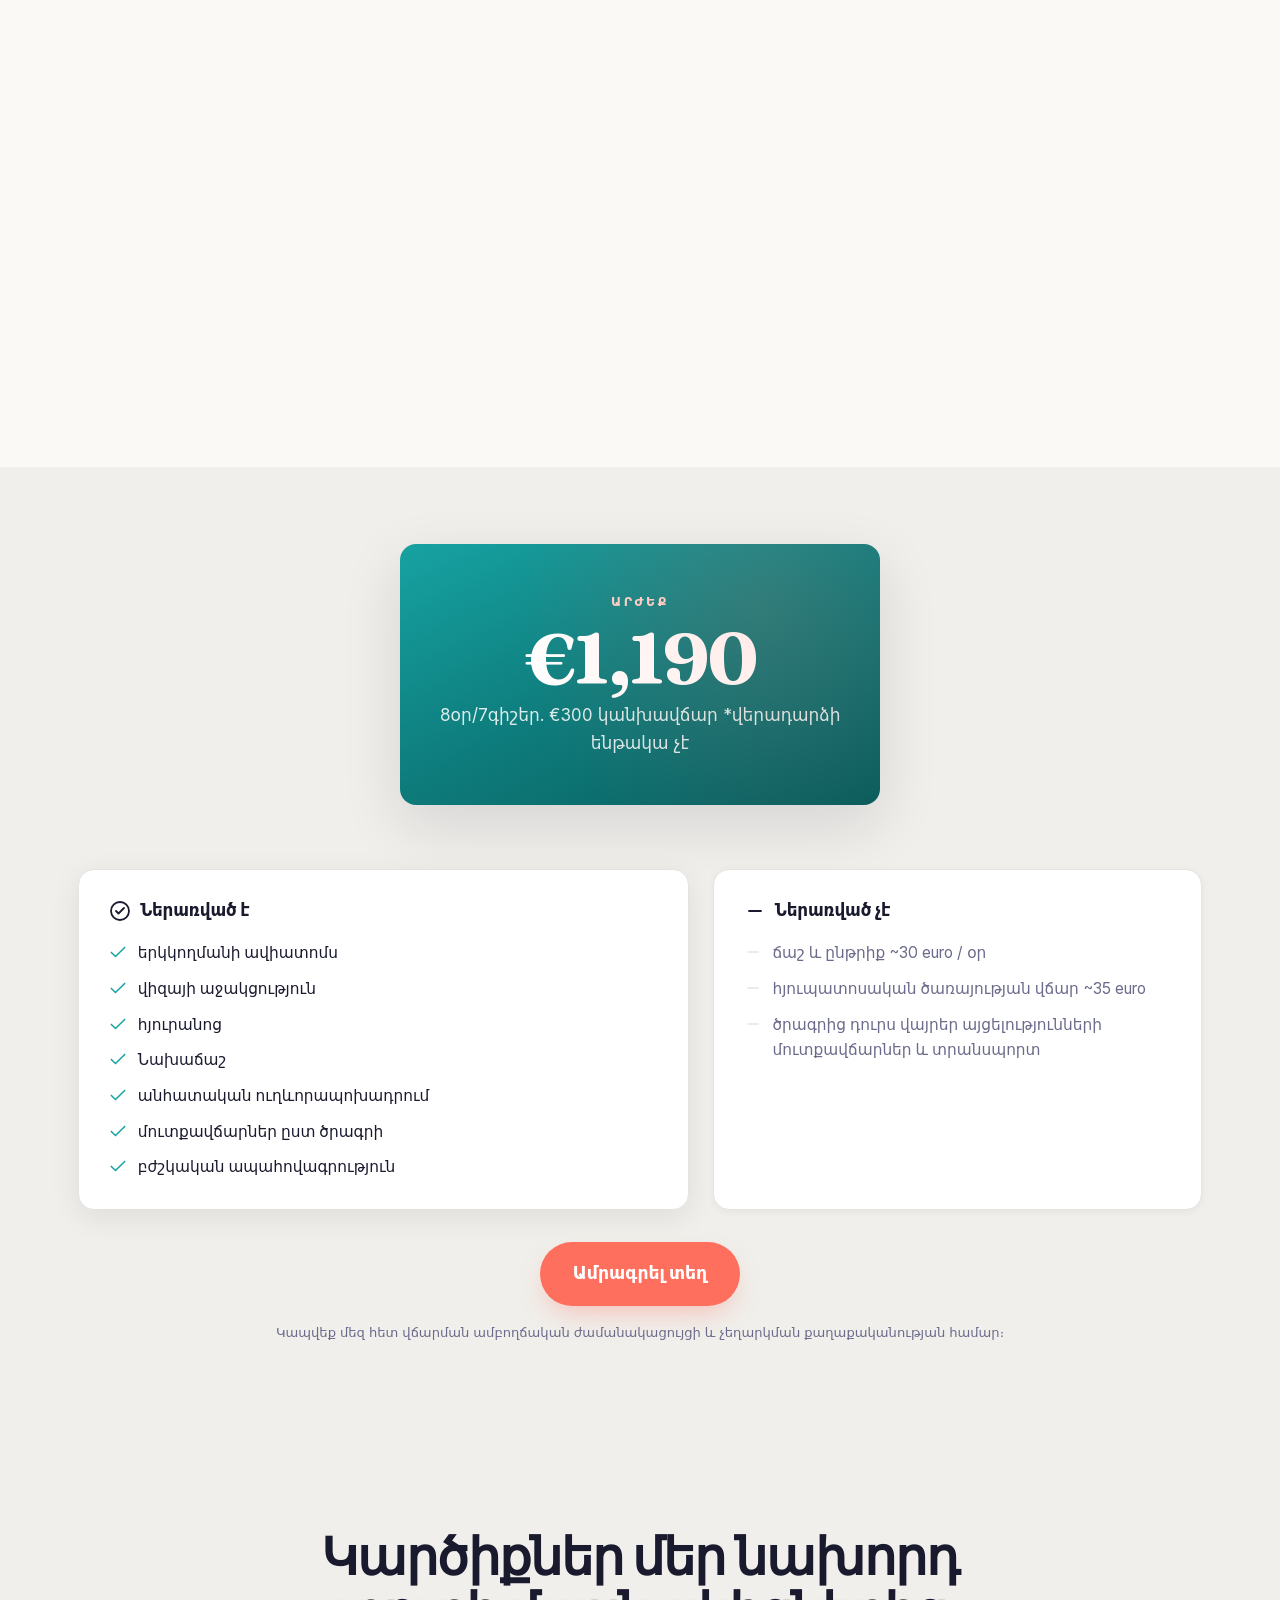
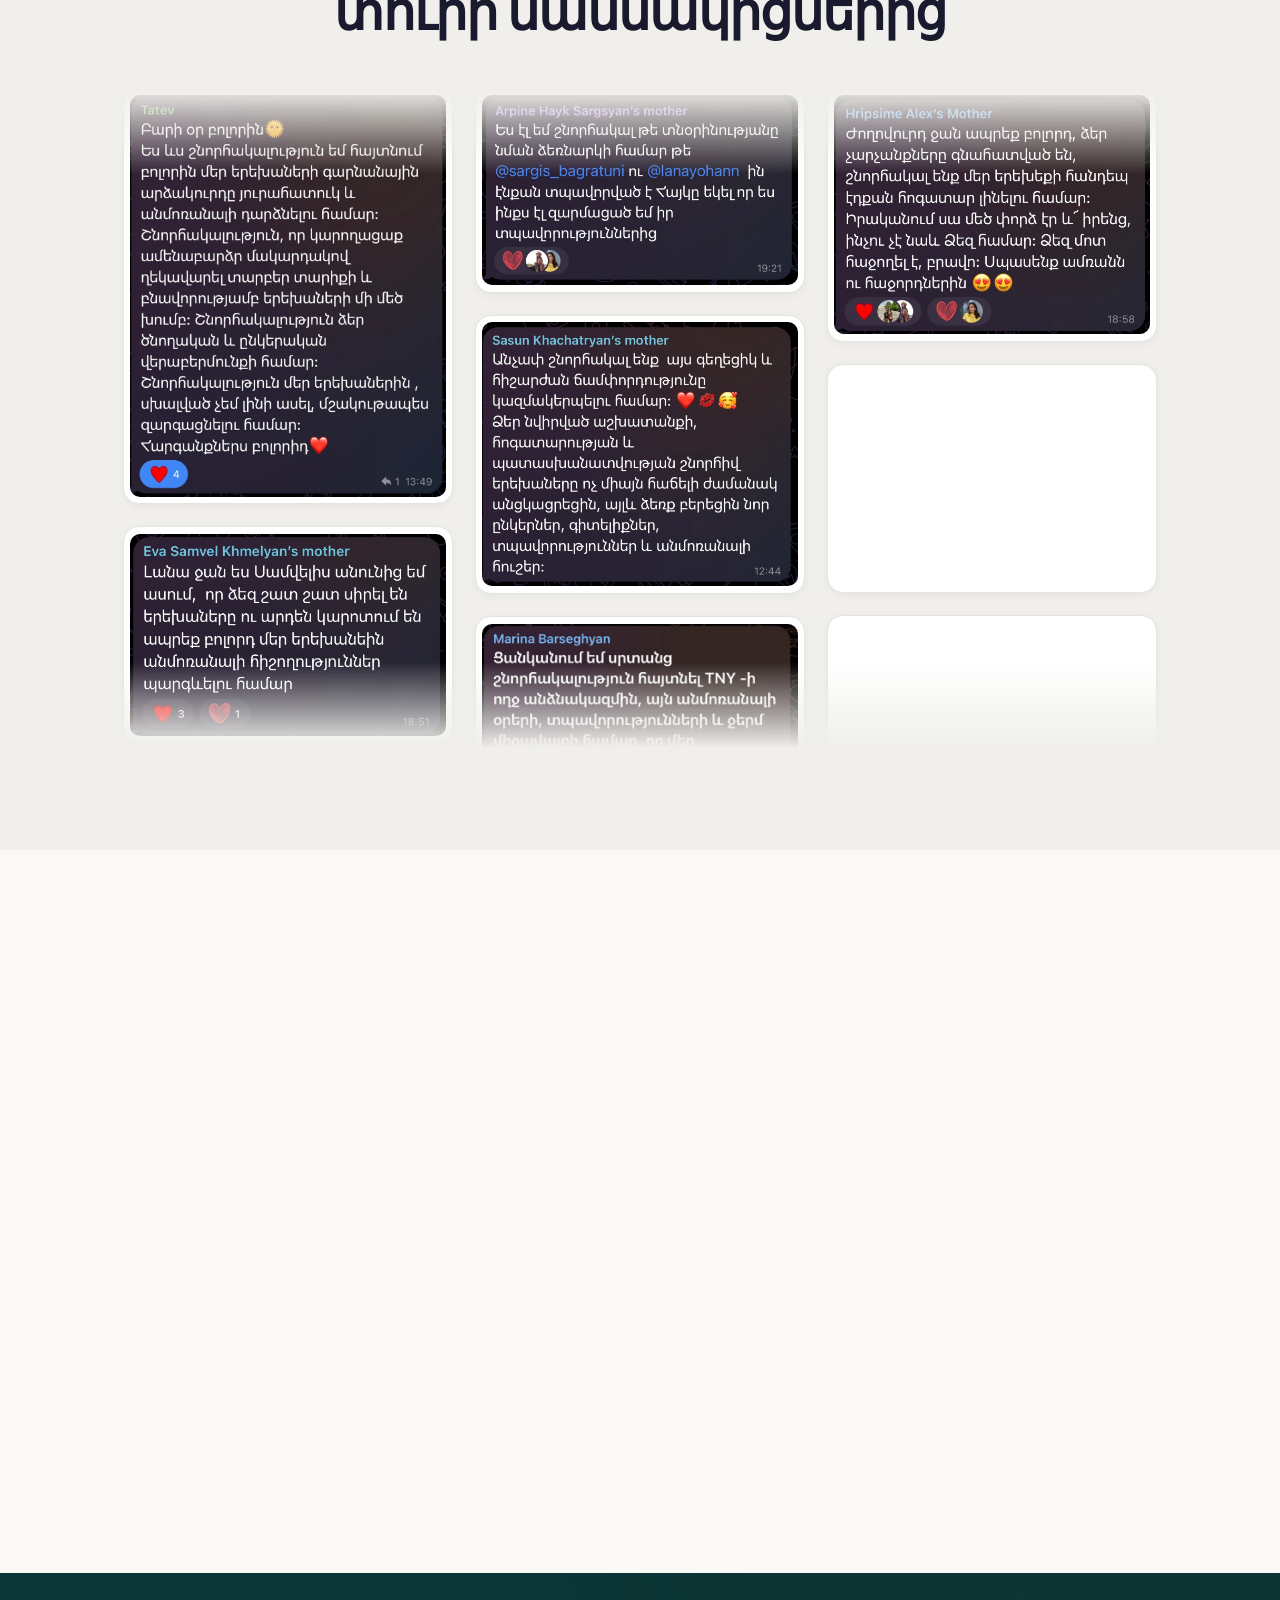
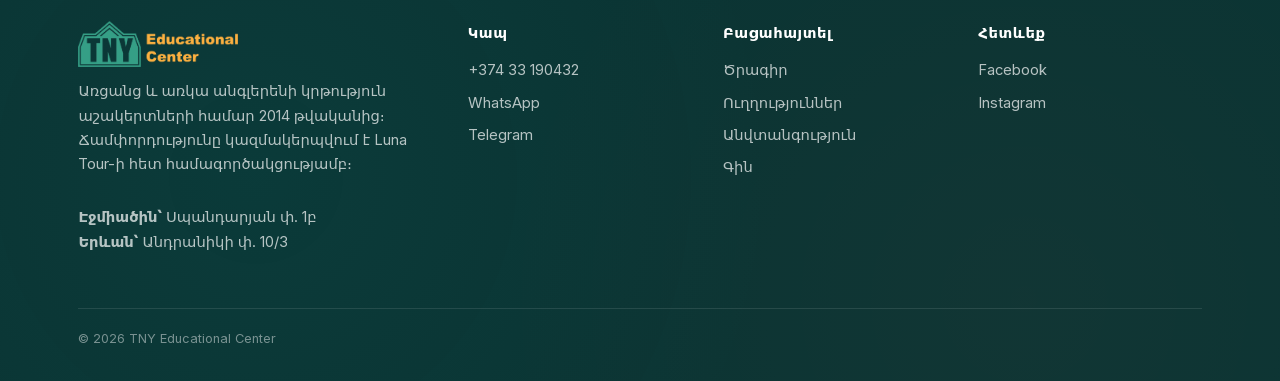
==== commit 5220d0c7: "Fix Contact section staying invisible below the reviews wall The reviews wall builds on scroll-appro" ====
--- a/index.html
+++ b/index.html
@@ -700,9 +700,12 @@
       track.style.animationDuration=dur+'s';
       track.style.animationDelay=(-(idx/cols)*dur)+'s';
     });
-    requestAnimationFrame(function(){wall.classList.add('in');});
-  }
-  function destroyWall(){if(wall){wall.remove();wall=null;} grid.style.display='';}
+    requestAnimationFrame(function(){wall.classList.add('in'); syncTriggers();});
+  }
+  function destroyWall(){if(wall){wall.remove();wall=null;} grid.style.display=''; syncTriggers();}
+  // Swapping the tall grid for the fixed-height wall changes page height, so
+  // recompute ScrollTrigger start points or sections below stay hidden.
+  function syncTriggers(){if(window.ScrollTrigger)window.ScrollTrigger.refresh();}
 
   if(!reduce){
     var io=new IntersectionObserver(function(ents){
